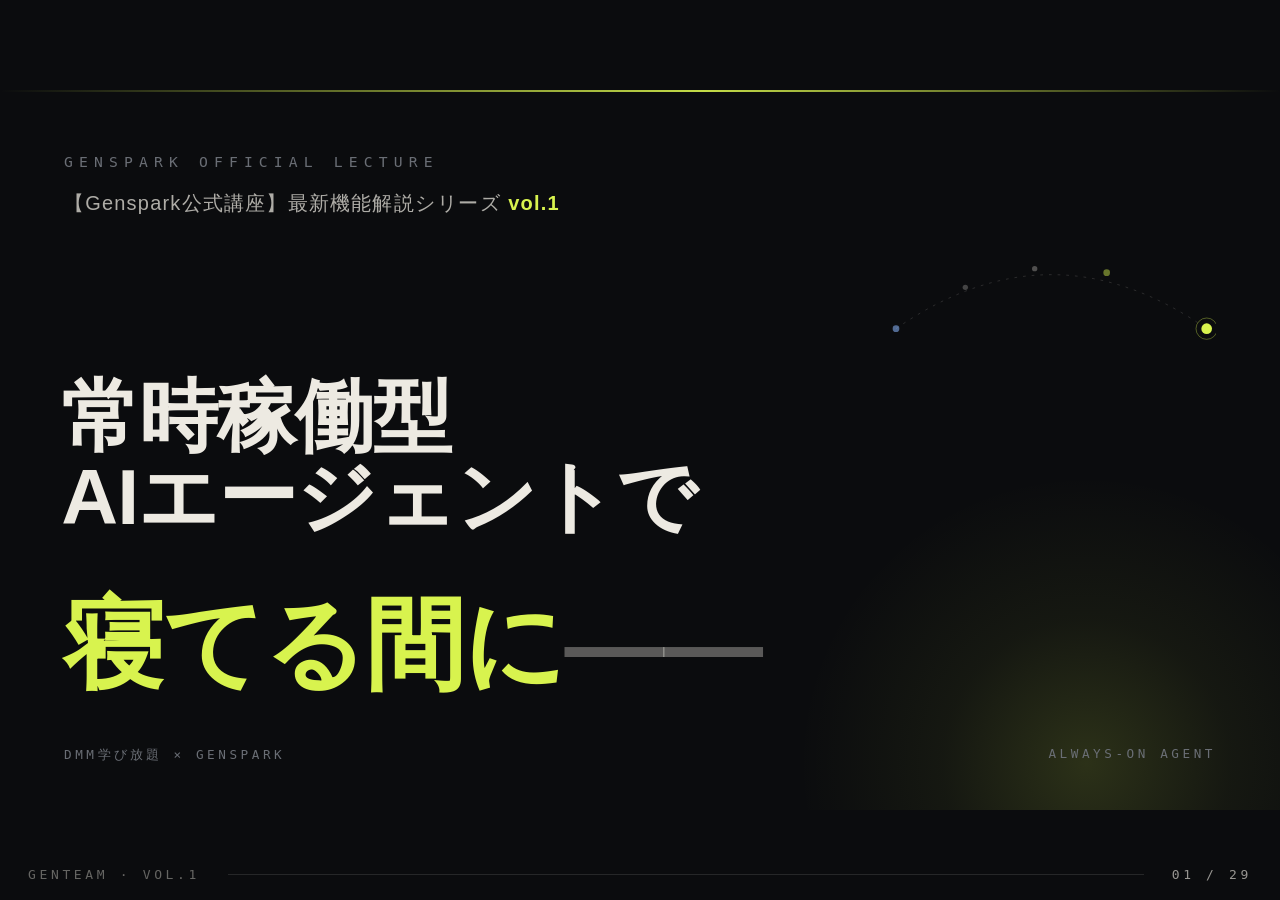
==== dmm-vol1-20261117/index.html @ b6a0b274 "update: 並び替え（表紙→質問→自己紹介→本編）＋全文を平易な日本語に書き直し" ====
<!doctype html>
<html lang="ja">
<head>
<meta charset="utf-8">
<meta name="robots" content="noindex">
<meta name="viewport" content="width=device-width, initial-scale=1">
<title>【Genspark公式講座】最新機能解説シリーズvol.1｜常時稼働型AIエージェントで寝てる間に</title>
<style>

*{box-sizing:border-box;}
html,body{margin:0;padding:0;height:100%;background:#050506;overflow:hidden;}
body{font-family:'Yu Gothic UI','Yu Gothic','Meiryo','Noto Sans JP',system-ui,sans-serif;color:#EDEAE2;-webkit-font-smoothing:antialiased;}
:root{--s:1;}
.slide{position:absolute;left:50%;top:50%;width:1920px;height:1080px;transform:translate(-50%,-50%) scale(var(--s));opacity:0;visibility:hidden;pointer-events:none;transition:opacity .7s cubic-bezier(.3,.1,.2,1),visibility 0s linear .7s;z-index:1;}
.slide.active{opacity:1;visibility:visible;pointer-events:auto;transition:opacity .7s cubic-bezier(.3,.1,.2,1);z-index:2;}
#hud{position:fixed;left:0;right:0;bottom:0;z-index:50;display:flex;align-items:center;gap:28px;padding:18px 28px;pointer-events:none;font-family:'SFMono-Regular','Consolas','Menlo',monospace;font-size:13px;letter-spacing:.28em;text-transform:uppercase;color:rgba(237,234,226,.4);}
#hud .brand{flex:none;}
#hud .count{flex:none;color:rgba(237,234,226,.62);}
#hud .count b{color:#D8F34E;font-weight:600;}
#hud .track{flex:1;height:1px;background:rgba(237,234,226,.12);position:relative;overflow:hidden;}
#hud .track i{position:absolute;left:0;top:0;height:100%;background:#D8F34E;width:0%;transition:width .6s cubic-bezier(.3,.1,.2,1);}
#hint{position:fixed;right:28px;bottom:52px;z-index:50;font-family:'SFMono-Regular','Consolas','Menlo',monospace;font-size:13px;letter-spacing:.28em;text-transform:uppercase;color:rgba(216,243,78,.65);transition:opacity .8s ease;pointer-events:none;}
#hint.gone{opacity:0;}


  :root{
    --ink:#0B0C0E; --paper:#EDEAE2; --muted:#6A6E75; --lime:#D8F34E;
    --st-memo:#8AB8FF; --st-mail:#D8F34E; --st-visual:#FF8A5C; --st-deck:#C9A6FF;
    --jp:'Meiryo','Yu Gothic UI','Yu Gothic','Noto Sans JP',sans-serif;
    --mono:'IBM Plex Mono','SFMono-Regular',Consolas,monospace;
  }
  *{box-sizing:border-box;}
  body{margin:0;padding:0;overflow:hidden;background:var(--ink);font-family:var(--jp);color:var(--paper);-webkit-font-smoothing:antialiased;}
  @keyframes riseQ{to{opacity:1;transform:none;}}
  .sc .rv{opacity:0;transform:translateY(28px);}
  .sc.go .rv{animation:riseQ .8s cubic-bezier(.2,.7,.2,1) forwards;animation-delay:var(--d,0s);}
  @keyframes optin{from{opacity:0;transform:translateY(22px) scale(.97);}to{opacity:1;transform:none;}}
  .sc.go .opt{opacity:0;animation:optin .6s cubic-bezier(.2,.8,.25,1.1) forwards;animation-delay:var(--d,0s);}
  @keyframes blinkQ{0%,100%{opacity:1;}50%{opacity:.3;}}
  .sc.go .live{animation:blinkQ 1.6s ease-in-out infinite;}

  :root{
    --ink:#0B0C0E; --paper:#EDEAE2; --muted:#6A6E75; --lime:#D8F34E;
    --st-memo:#8AB8FF; --st-mail:#D8F34E; --st-visual:#FF8A5C; --st-deck:#C9A6FF;
    --jp:'Meiryo','Yu Gothic UI','Yu Gothic','Noto Sans JP',sans-serif;
    --mono:'IBM Plex Mono','SFMono-Regular',Consolas,monospace;
  }
  *{box-sizing:border-box;}
  body{margin:0;padding:0;overflow:hidden;background:var(--ink);font-family:var(--jp);color:var(--paper);-webkit-font-smoothing:antialiased;}
  @keyframes riseR{to{opacity:1;transform:none;}}
  .sc .rv{opacity:0;transform:translateY(28px);}
  .sc.go .rv{animation:riseR .8s cubic-bezier(.2,.7,.2,1) forwards;animation-delay:var(--d,0s);}
  @keyframes optinR{from{opacity:0;transform:translateY(22px) scale(.97);}to{opacity:1;transform:none;}}
  .sc.go .opt{opacity:0;animation:optinR .6s cubic-bezier(.2,.8,.25,1.1) forwards;animation-delay:var(--d,0s);}
  @keyframes blinkR{0%,100%{opacity:1;}50%{opacity:.3;}}
  .sc.go .live{animation:blinkR 1.6s ease-in-out infinite;}

  :root{
    --ink:#0B0C0E; --ink2:#101215; --paper:#EDEAE2; --muted:#6A6E75;
    --lime:#D8F34E;
    --st-memo:#8AB8FF; --st-mail:#D8F34E; --st-visual:#FF8A5C; --st-deck:#C9A6FF; --human:#F5EFE0;
    --jp:'Meiryo','Yu Gothic UI','Yu Gothic','Noto Sans JP',sans-serif;
    --mono:'IBM Plex Mono','SFMono-Regular',Consolas,'Liberation Mono',monospace;
  }
  *{box-sizing:border-box;}
  body{margin:0;padding:0;overflow:hidden;background:var(--ink);font-family:var(--jp);-webkit-font-smoothing:antialiased;color:var(--paper);}
  .grid-lines{background-image:linear-gradient(rgba(237,234,226,0.045) 1px,transparent 1px),linear-gradient(90deg,rgba(237,234,226,0.045) 1px,transparent 1px);background-size:80px 80px;}

  :root{
    --ink:#0B0C0E; --paper:#EDEAE2; --muted:#6A6E75; --lime:#D8F34E;
    --st-memo:#8AB8FF; --st-mail:#D8F34E; --st-visual:#FF8A5C; --st-deck:#C9A6FF;
    --jp:'Meiryo','Yu Gothic UI','Yu Gothic','Noto Sans JP',sans-serif;
    --mono:'IBM Plex Mono','SFMono-Regular',Consolas,monospace;
  }
  *{box-sizing:border-box;}
  body{margin:0;padding:0;overflow:hidden;background:var(--ink);font-family:var(--jp);color:var(--paper);-webkit-font-smoothing:antialiased;}
  @keyframes riseH{to{opacity:1;transform:none;}}
  .sc .rv{opacity:0;transform:translateY(30px);}
  .sc.go .rv{animation:riseH .9s cubic-bezier(.2,.7,.2,1) forwards;animation-delay:var(--d,0s);}
  @keyframes cardinH{from{opacity:0;transform:translateY(26px);}to{opacity:1;transform:none;}}
  .sc.go .card{opacity:0;animation:cardinH .9s cubic-bezier(.2,.7,.2,1) forwards;animation-delay:var(--d,0s);}
  @keyframes checkpop{from{opacity:0;transform:scale(.4);}to{opacity:1;transform:scale(1);}}
  .sc.go .check{opacity:0;animation:checkpop .5s cubic-bezier(.2,.9,.3,1.5) forwards;animation-delay:var(--d,0s);}
  @keyframes dawnpulse{0%,100%{opacity:.5;}50%{opacity:1;}}
  .sc.go .dawn{animation:dawnpulse 2.6s ease-in-out infinite;}

  :root{
    --ink:#0B0C0E; --paper:#EDEAE2; --muted:#6A6E75; --lime:#D8F34E;
    --st-memo:#8AB8FF; --st-mail:#D8F34E; --st-visual:#FF8A5C; --st-deck:#C9A6FF;
    --jp:'Meiryo','Yu Gothic UI','Yu Gothic','Noto Sans JP',sans-serif;
    --mono:'IBM Plex Mono','SFMono-Regular',Consolas,monospace;
  }
  *{box-sizing:border-box;}
  body{margin:0;padding:0;overflow:hidden;background:var(--ink);font-family:var(--jp);color:var(--paper);-webkit-font-smoothing:antialiased;}
  @keyframes riseO{to{opacity:1;transform:none;}}
  .sc .rv{opacity:0;transform:translateY(28px);}
  .sc.go .rv{animation:riseO .85s cubic-bezier(.2,.7,.2,1) forwards;animation-delay:var(--d,0s);}
  @keyframes growxO{to{transform:scaleX(1);}}
  .sc.go .rule{transform:scaleX(0);transform-origin:left center;animation:growxO 1s cubic-bezier(.3,.1,.2,1) forwards;animation-delay:var(--d,0s);}
  @keyframes chipinO{from{opacity:0;transform:translateY(16px);}to{opacity:1;transform:none;}}
  .sc.go .chip{opacity:0;animation:chipinO .6s cubic-bezier(.2,.7,.2,1) forwards;animation-delay:var(--d,0s);}

  :root{
    --ink:#0B0C0E; --paper:#EDEAE2; --muted:#6A6E75; --lime:#D8F34E;
    --st-memo:#8AB8FF; --st-mail:#D8F34E; --st-visual:#FF8A5C; --st-deck:#C9A6FF;
    --jp:'Meiryo','Yu Gothic UI','Yu Gothic','Noto Sans JP',sans-serif;
    --mono:'IBM Plex Mono','SFMono-Regular',Consolas,monospace;
  }
  *{box-sizing:border-box;}
  body{margin:0;padding:0;overflow:hidden;background:var(--ink);font-family:var(--jp);color:var(--paper);-webkit-font-smoothing:antialiased;}
  @keyframes riseG{to{opacity:1;transform:none;}}
  .sc .rv{opacity:0;transform:translateY(28px);}
  .sc.go .rv{animation:riseG .85s cubic-bezier(.2,.7,.2,1) forwards;animation-delay:var(--d,0s);}
  @keyframes growxG{to{transform:scaleX(1);}}
  .sc.go .rule{transform:scaleX(0);transform-origin:left center;animation:growxG 1s cubic-bezier(.3,.1,.2,1) forwards;animation-delay:var(--d,0s);}
  @keyframes fillG{to{width:var(--w);}}
  .sc.go .bar{width:0;animation:fillG 2.6s cubic-bezier(.3,.1,.2,1) forwards;animation-delay:var(--d,0s);}
  @keyframes lidclose{to{transform:rotate(-14deg);}}
  .sc.go .lid{transform-origin:left bottom;animation:lidclose 1.1s cubic-bezier(.5,.1,.3,1) forwards;animation-delay:var(--d,0s);}
  @keyframes livepulse{0%,100%{opacity:.45;}50%{opacity:1;}}
  .sc.go .livep{animation:livepulse 2s ease-in-out infinite;}

  :root{
    --ink:#0B0C0E; --paper:#EDEAE2; --muted:#6A6E75; --lime:#D8F34E;
    --jp:'Meiryo','Yu Gothic UI','Yu Gothic','Noto Sans JP',sans-serif;
    --mono:'IBM Plex Mono','SFMono-Regular',Consolas,monospace;
  }
  *{box-sizing:border-box;}
  body{margin:0;padding:0;overflow:hidden;background:var(--ink);font-family:var(--jp);color:var(--paper);-webkit-font-smoothing:antialiased;}
  @keyframes rise3{to{opacity:1;transform:none;}}
  .sc .rv{opacity:0;transform:translateY(28px);}
  .sc.go .rv{animation:rise3 .85s cubic-bezier(.2,.7,.2,1) forwards;animation-delay:var(--d,0s);}
  @keyframes slidein3{from{opacity:0;transform:translateX(-46px);}to{opacity:1;transform:none;}}
  .sc.go .rvx{opacity:0;animation:slidein3 .9s cubic-bezier(.2,.7,.2,1) forwards;animation-delay:var(--d,0s);}

  :root{
    --ink:#0B0C0E; --paper:#EDEAE2; --muted:#6A6E75; --lime:#D8F34E;
    --st-memo:#8AB8FF; --st-mail:#D8F34E; --st-visual:#FF8A5C; --st-deck:#C9A6FF;
    --jp:'Meiryo','Yu Gothic UI','Yu Gothic','Noto Sans JP',sans-serif;
    --mono:'IBM Plex Mono','SFMono-Regular',Consolas,monospace;
  }
  *{box-sizing:border-box;}
  body{margin:0;padding:0;overflow:hidden;background:var(--ink);font-family:var(--jp);color:var(--paper);-webkit-font-smoothing:antialiased;}
  @keyframes riseA{to{opacity:1;transform:none;}}
  .sc .rv{opacity:0;transform:translateY(26px);}
  .sc.go .rv{animation:riseA .8s cubic-bezier(.2,.7,.2,1) forwards;animation-delay:var(--d,0s);}
  @keyframes growxA{to{transform:scaleX(1);}}
  .sc.go .rule{transform:scaleX(0);transform-origin:left center;animation:growxA .9s cubic-bezier(.3,.1,.2,1) forwards;animation-delay:var(--d,0s);}
  @keyframes bubbleA{from{opacity:0;transform:translateY(14px);}to{opacity:1;transform:none;}}
  .sc.go .bub{opacity:0;animation:bubbleA .6s cubic-bezier(.2,.7,.2,1) forwards;animation-delay:var(--d,0s);}
  @keyframes docinA{from{opacity:0;transform:translateX(-24px);}to{opacity:1;transform:none;}}
  .sc.go .doc{opacity:0;animation:docinA .7s cubic-bezier(.2,.7,.2,1) forwards;animation-delay:var(--d,0s);}
  @keyframes dashA{to{stroke-dashoffset:0;}}
  .sc.go .flow{stroke-dasharray:260;stroke-dashoffset:260;animation:dashA 1s ease-out forwards;animation-delay:var(--d,0s);}

  :root{
    --ink:#0B0C0E; --paper:#EDEAE2; --muted:#6A6E75; --lime:#D8F34E;
    --st-memo:#8AB8FF; --st-mail:#D8F34E; --st-visual:#FF8A5C; --st-deck:#C9A6FF;
    --jp:'Meiryo','Yu Gothic UI','Yu Gothic','Noto Sans JP',sans-serif;
    --mono:'IBM Plex Mono','SFMono-Regular',Consolas,monospace;
  }
  *{box-sizing:border-box;}
  body{margin:0;padding:0;overflow:hidden;background:var(--ink);font-family:var(--jp);color:var(--paper);-webkit-font-smoothing:antialiased;}
  @keyframes riseB{to{opacity:1;transform:none;}}
  .sc .rv{opacity:0;transform:translateY(26px);}
  .sc.go .rv{animation:riseB .8s cubic-bezier(.2,.7,.2,1) forwards;animation-delay:var(--d,0s);}
  @keyframes growxB{to{transform:scaleX(1);}}
  .sc.go .rule{transform:scaleX(0);transform-origin:left center;animation:growxB .9s cubic-bezier(.3,.1,.2,1) forwards;animation-delay:var(--d,0s);}
  @keyframes fillB{to{width:var(--w);}}
  .sc.go .bar{width:0;animation:fillB 2.2s cubic-bezier(.3,.1,.2,1) forwards;animation-delay:var(--d,0s);}
  @keyframes twinkle{0%,100%{opacity:.4;}50%{opacity:1;}}
  .sc.go .star{animation:twinkle 2.6s ease-in-out infinite;}

  :root{
    --ink:#0B0C0E; --paper:#EDEAE2; --muted:#6A6E75; --lime:#D8F34E;
    --st-memo:#8AB8FF; --st-mail:#D8F34E; --st-visual:#FF8A5C; --st-deck:#C9A6FF;
    --jp:'Meiryo','Yu Gothic UI','Yu Gothic','Noto Sans JP',sans-serif;
    --mono:'IBM Plex Mono','SFMono-Regular',Consolas,monospace;
  }
  *{box-sizing:border-box;}
  body{margin:0;padding:0;overflow:hidden;background:var(--ink);font-family:var(--jp);color:var(--paper);-webkit-font-smoothing:antialiased;}
  @keyframes riseC{to{opacity:1;transform:none;}}
  .sc .rv{opacity:0;transform:translateY(26px);}
  .sc.go .rv{animation:riseC .8s cubic-bezier(.2,.7,.2,1) forwards;animation-delay:var(--d,0s);}
  @keyframes growxC{to{transform:scaleX(1);}}
  .sc.go .rule{transform:scaleX(0);transform-origin:left center;animation:growxC .9s cubic-bezier(.3,.1,.2,1) forwards;animation-delay:var(--d,0s);}
  @keyframes segin{from{opacity:0;transform:translateX(-18px);}to{opacity:1;transform:none;}}
  .sc.go .seg{opacity:0;animation:segin .6s cubic-bezier(.2,.7,.2,1) forwards;animation-delay:var(--d,0s);}
  @keyframes drainpulse{0%,100%{opacity:.5;}50%{opacity:1;}}
  .sc.go .drain{animation:drainpulse 2.4s ease-in-out infinite;}

  :root{
    --ink:#0B0C0E; --paper:#EDEAE2; --muted:#6A6E75; --lime:#D8F34E;
    --st-memo:#8AB8FF; --st-mail:#D8F34E; --st-visual:#FF8A5C; --st-deck:#C9A6FF;
    --jp:'Meiryo','Yu Gothic UI','Yu Gothic','Noto Sans JP',sans-serif;
    --mono:'IBM Plex Mono','SFMono-Regular',Consolas,monospace;
  }
  *{box-sizing:border-box;}
  body{margin:0;padding:0;overflow:hidden;background:var(--ink);font-family:var(--jp);color:var(--paper);-webkit-font-smoothing:antialiased;}
  @keyframes riseD{to{opacity:1;transform:none;}}
  .sc .rv{opacity:0;transform:translateY(26px);}
  .sc.go .rv{animation:riseD .8s cubic-bezier(.2,.7,.2,1) forwards;animation-delay:var(--d,0s);}
  @keyframes growxD{to{transform:scaleX(1);}}
  .sc.go .rule{transform:scaleX(0);transform-origin:left center;animation:growxD .9s cubic-bezier(.3,.1,.2,1) forwards;animation-delay:var(--d,0s);}
  @keyframes msgin{from{opacity:0;transform:translateX(-30px);}to{opacity:1;transform:none;}}
  .sc.go .msg{opacity:0;animation:msgin .7s cubic-bezier(.2,.7,.2,1) forwards;animation-delay:var(--d,0s);}
  @keyframes typing{0%,100%{opacity:.3;}50%{opacity:1;}}
  .sc.go .dot{animation:typing 1.4s ease-in-out infinite;}

  :root{
    --ink:#0B0C0E; --paper:#EDEAE2; --muted:#6A6E75; --lime:#D8F34E;
    --jp:'Meiryo','Yu Gothic UI','Yu Gothic','Noto Sans JP',sans-serif;
    --mono:'IBM Plex Mono','SFMono-Regular',Consolas,monospace;
  }
  *{box-sizing:border-box;}
  body{margin:0;padding:0;overflow:hidden;background:var(--ink);font-family:var(--jp);color:var(--paper);-webkit-font-smoothing:antialiased;}
  @keyframes riseS{to{opacity:1;transform:none;}}
  .sc .rv{opacity:0;transform:translateY(28px);}
  .sc.go .rv{animation:riseS .85s cubic-bezier(.2,.7,.2,1) forwards;animation-delay:var(--d,0s);}
  @keyframes growxS{to{transform:scaleX(1);}}
  .sc.go .rule{transform:scaleX(0);transform-origin:left center;animation:growxS 1s cubic-bezier(.3,.1,.2,1) forwards;animation-delay:var(--d,0s);}

  :root{
    --ink:#0B0C0E; --paper:#EDEAE2; --muted:#6A6E75; --lime:#D8F34E;
    --jp:'Meiryo','Yu Gothic UI','Yu Gothic','Noto Sans JP',sans-serif;
    --mono:'IBM Plex Mono','SFMono-Regular',Consolas,monospace;
  }
  *{box-sizing:border-box;}
  body{margin:0;padding:0;overflow:hidden;background:var(--ink);font-family:var(--jp);color:var(--paper);-webkit-font-smoothing:antialiased;}
  @keyframes riseW{to{opacity:1;transform:none;}}
  .sc .rv{opacity:0;transform:translateY(28px);}
  .sc.go .rv{animation:riseW .85s cubic-bezier(.2,.7,.2,1) forwards;animation-delay:var(--d,0s);}
  @keyframes growxW{to{transform:scaleX(1);}}
  .sc.go .rule{transform:scaleX(0);transform-origin:left center;animation:growxW 1s cubic-bezier(.3,.1,.2,1) forwards;animation-delay:var(--d,0s);}

  :root{
    --ink:#0B0C0E; --paper:#EDEAE2; --muted:#6A6E75; --lime:#D8F34E;
    --st-memo:#8AB8FF; --st-mail:#D8F34E; --st-visual:#FF8A5C; --st-deck:#C9A6FF;
    --jp:'Meiryo','Yu Gothic UI','Yu Gothic','Noto Sans JP',sans-serif;
    --mono:'IBM Plex Mono','SFMono-Regular',Consolas,monospace;
  }
  *{box-sizing:border-box;}
  body{margin:0;padding:0;overflow:hidden;background:var(--ink);font-family:var(--jp);color:var(--paper);-webkit-font-smoothing:antialiased;}
  @keyframes riseY{to{opacity:1;transform:none;}}
  .sc .rv{opacity:0;transform:translateY(28px);}
  .sc.go .rv{animation:riseY .85s cubic-bezier(.2,.7,.2,1) forwards;animation-delay:var(--d,0s);}
  @keyframes stampinY{from{opacity:0;transform:scale(1.35) rotate(-5deg);}to{opacity:1;transform:scale(1) rotate(-2deg);}}
  .sc.go .stamp{opacity:0;animation:stampinY .55s cubic-bezier(.2,.9,.3,1.4) forwards;animation-delay:var(--d,0s);}

  :root{
    --ink:#0B0C0E; --paper:#EDEAE2; --muted:#6A6E75; --lime:#D8F34E;
    --st-memo:#8AB8FF; --st-mail:#D8F34E; --st-visual:#FF8A5C; --st-deck:#C9A6FF;
    --jp:'Meiryo','Yu Gothic UI','Yu Gothic','Noto Sans JP',sans-serif;
    --mono:'IBM Plex Mono','SFMono-Regular',Consolas,monospace;
  }
  *{box-sizing:border-box;}
  body{margin:0;padding:0;overflow:hidden;background:var(--ink);font-family:var(--jp);color:var(--paper);-webkit-font-smoothing:antialiased;}
  @keyframes riseYy{to{opacity:1;transform:none;}}
  .sc .rv{opacity:0;transform:translateY(28px);}
  .sc.go .rv{animation:riseYy .85s cubic-bezier(.2,.7,.2,1) forwards;animation-delay:var(--d,0s);}
  @keyframes growxYy{to{transform:scaleX(1);}}
  .sc.go .rule{transform:scaleX(0);transform-origin:left center;animation:growxYy 1s cubic-bezier(.3,.1,.2,1) forwards;animation-delay:var(--d,0s);}
  @keyframes ringin{from{opacity:0;transform:scale(.6);}to{opacity:1;transform:none;}}
  .sc.go .ring{opacity:0;transform-origin:center;animation:ringin .9s cubic-bezier(.2,.7,.2,1) forwards;animation-delay:var(--d,0s);}
  @keyframes glowYy{0%,100%{opacity:.35;}50%{opacity:.9;}}
  .sc.go .glowy{animation:glowYy 3s ease-in-out infinite;}

  :root{
    --ink:#0B0C0E; --paper:#EDEAE2; --muted:#6A6E75; --lime:#D8F34E;
    --st-memo:#8AB8FF; --st-mail:#D8F34E; --st-visual:#FF8A5C; --st-deck:#C9A6FF;
    --jp:'Meiryo','Yu Gothic UI','Yu Gothic','Noto Sans JP',sans-serif;
    --mono:'IBM Plex Mono','SFMono-Regular',Consolas,monospace;
  }
  *{box-sizing:border-box;}
  body{margin:0;padding:0;overflow:hidden;background:var(--ink);font-family:var(--jp);color:var(--paper);-webkit-font-smoothing:antialiased;}
  @keyframes rise6{to{opacity:1;transform:none;}}
  .sc .rv{opacity:0;transform:translateY(30px);}
  .sc.go .rv{animation:rise6 .9s cubic-bezier(.2,.7,.2,1) forwards;animation-delay:var(--d,0s);}
  @keyframes pop6{from{opacity:0;transform:translateY(18px) scale(.96);}to{opacity:1;transform:none;}}
  .sc.go .pop{opacity:0;animation:pop6 .7s cubic-bezier(.2,.7,.2,1) forwards;animation-delay:var(--d,0s);}

  :root{
    --ink:#0B0C0E; --paper:#EDEAE2; --muted:#6A6E75; --lime:#D8F34E;
    --st-memo:#8AB8FF; --st-mail:#D8F34E; --st-visual:#FF8A5C; --st-deck:#C9A6FF;
    --jp:'Meiryo','Yu Gothic UI','Yu Gothic','Noto Sans JP',sans-serif;
    --mono:'IBM Plex Mono','SFMono-Regular',Consolas,monospace;
  }
  *{box-sizing:border-box;}
  body{margin:0;padding:0;overflow:hidden;background:var(--ink);font-family:var(--jp);color:var(--paper);-webkit-font-smoothing:antialiased;}
  @keyframes riseP{to{opacity:1;transform:none;}}
  .sc .rv{opacity:0;transform:translateY(28px);}
  .sc.go .rv{animation:riseP .85s cubic-bezier(.2,.7,.2,1) forwards;animation-delay:var(--d,0s);}
  @keyframes growxP{to{transform:scaleX(1);}}
  .sc.go .rule{transform:scaleX(0);transform-origin:left center;animation:growxP 1s cubic-bezier(.3,.1,.2,1) forwards;animation-delay:var(--d,0s);}
  @keyframes syncp{0%,100%{opacity:.35;}50%{opacity:.9;}}
  .sc.go .sync{animation:syncp 2.8s ease-in-out infinite;}

  :root{
    --ink:#0B0C0E; --paper:#EDEAE2; --muted:#6A6E75; --lime:#D8F34E;
    --st-memo:#8AB8FF; --st-mail:#D8F34E; --st-visual:#FF8A5C; --st-deck:#C9A6FF;
    --jp:'Meiryo','Yu Gothic UI','Yu Gothic','Noto Sans JP',sans-serif;
    --mono:'IBM Plex Mono','SFMono-Regular',Consolas,monospace;
  }
  *{box-sizing:border-box;}
  body{margin:0;padding:0;overflow:hidden;background:var(--ink);font-family:var(--jp);color:var(--paper);-webkit-font-smoothing:antialiased;}
  @keyframes riseSp{to{opacity:1;transform:none;}}
  .sc .rv{opacity:0;transform:translateY(28px);}
  .sc.go .rv{animation:riseSp .85s cubic-bezier(.2,.7,.2,1) forwards;animation-delay:var(--d,0s);}
  @keyframes growxSp{to{transform:scaleX(1);}}
  .sc.go .rule{transform:scaleX(0);transform-origin:left center;animation:growxSp 1s cubic-bezier(.3,.1,.2,1) forwards;animation-delay:var(--d,0s);}
  @keyframes dropinSp{from{opacity:0;transform:translateY(-26px);}to{opacity:1;transform:none;}}
  .sc.go .drop{opacity:0;animation:dropinSp .7s cubic-bezier(.2,.7,.2,1) forwards;animation-delay:var(--d,0s);}
  @keyframes checkpopSp{from{opacity:0;transform:scale(.3);}to{opacity:1;transform:scale(1);}}
  .sc.go .chk{opacity:0;animation:checkpopSp .5s cubic-bezier(.2,.9,.3,1.5) forwards;animation-delay:var(--d,0s);}

  :root{
    --ink:#0B0C0E; --paper:#EDEAE2; --muted:#6A6E75; --lime:#D8F34E;
    --st-memo:#8AB8FF; --st-mail:#D8F34E; --st-visual:#FF8A5C; --st-deck:#C9A6FF;
    --jp:'Meiryo','Yu Gothic UI','Yu Gothic','Noto Sans JP',sans-serif;
    --mono:'IBM Plex Mono','SFMono-Regular',Consolas,monospace;
  }
  *{box-sizing:border-box;}
  body{margin:0;padding:0;overflow:hidden;background:var(--ink);font-family:var(--jp);color:var(--paper);-webkit-font-smoothing:antialiased;}
  @keyframes rise7{to{opacity:1;transform:none;}}
  .sc .rv{opacity:0;transform:translateY(28px);}
  .sc.go .rv{animation:rise7 .85s cubic-bezier(.2,.7,.2,1) forwards;animation-delay:var(--d,0s);}
  @keyframes growx7{to{transform:scaleX(1);}}
  .sc.go .arrowline{transform:scaleX(0);transform-origin:left center;animation:growx7 1s cubic-bezier(.3,.1,.2,1) forwards;animation-delay:var(--d,0s);}

  :root{
    --ink:#0B0C0E; --paper:#EDEAE2; --muted:#6A6E75; --lime:#D8F34E;
    --st-memo:#8AB8FF; --st-mail:#D8F34E; --st-visual:#FF8A5C; --st-deck:#C9A6FF;
    --jp:'Meiryo','Yu Gothic UI','Yu Gothic','Noto Sans JP',sans-serif;
    --mono:'IBM Plex Mono','SFMono-Regular',Consolas,monospace;
  }
  *{box-sizing:border-box;}
  body{margin:0;padding:0;overflow:hidden;background:var(--ink);font-family:var(--jp);color:var(--paper);-webkit-font-smoothing:antialiased;}
  @keyframes riseWk{to{opacity:1;transform:none;}}
  .sc .rv{opacity:0;transform:translateY(28px);}
  .sc.go .rv{animation:riseWk .8s cubic-bezier(.2,.7,.2,1) forwards;animation-delay:var(--d,0s);}
  @keyframes growxWk{to{transform:scaleX(1);}}
  .sc.go .arrowline{transform:scaleX(0);transform-origin:left center;animation:growxWk .9s cubic-bezier(.3,.1,.2,1) forwards;animation-delay:var(--d,0s);}
  @keyframes typewk{from{width:0;}to{width:100%;}}
  .sc.go .typebar{animation:typewk 1.4s steps(28) forwards;animation-delay:var(--d,0s);}

  :root{
    --ink:#0B0C0E; --paper:#EDEAE2; --muted:#6A6E75; --lime:#D8F34E;
    --st-memo:#8AB8FF; --st-mail:#D8F34E; --st-visual:#FF8A5C; --st-deck:#C9A6FF;
    --jp:'Meiryo','Yu Gothic UI','Yu Gothic','Noto Sans JP',sans-serif;
    --mono:'IBM Plex Mono','SFMono-Regular',Consolas,monospace;
  }
  *{box-sizing:border-box;}
  body{margin:0;padding:0;overflow:hidden;background:var(--ink);font-family:var(--jp);color:var(--paper);-webkit-font-smoothing:antialiased;}
  @keyframes rise8{to{opacity:1;transform:none;}}
  .sc .rv{opacity:0;transform:translateY(26px);}
  .sc.go .rv{animation:rise8 .8s cubic-bezier(.2,.7,.2,1) forwards;animation-delay:var(--d,0s);}
  @keyframes drop8{from{opacity:0;transform:translateY(-34px);}to{opacity:1;transform:none;}}
  .sc.go .drop{opacity:0;animation:drop8 .7s cubic-bezier(.2,.7,.2,1) forwards;animation-delay:var(--d,0s);}

  :root{
    --ink:#0B0C0E; --paper:#EDEAE2; --muted:#6A6E75; --lime:#D8F34E;
    --st-memo:#8AB8FF; --st-mail:#D8F34E; --st-visual:#FF8A5C; --st-deck:#C9A6FF;
    --jp:'Meiryo','Yu Gothic UI','Yu Gothic','Noto Sans JP',sans-serif;
    --mono:'IBM Plex Mono','SFMono-Regular',Consolas,monospace;
  }
  *{box-sizing:border-box;}
  body{margin:0;padding:0;overflow:hidden;background:var(--ink);font-family:var(--jp);color:var(--paper);-webkit-font-smoothing:antialiased;}
  @keyframes rise9{to{opacity:1;transform:none;}}
  .sc .rv{opacity:0;transform:translateY(26px);}
  .sc.go .rv{animation:rise9 .8s cubic-bezier(.2,.7,.2,1) forwards;animation-delay:var(--d,0s);}
  @keyframes blink9{0%,100%{opacity:1;}50%{opacity:.25;}}
  .sc.go .live-dot{animation:blink9 1.6s ease-in-out infinite;}

  :root{
    --ink:#0B0C0E; --paper:#EDEAE2; --muted:#6A6E75; --lime:#D8F34E;
    --st-memo:#8AB8FF; --st-mail:#D8F34E; --st-visual:#FF8A5C; --st-deck:#C9A6FF;
    --jp:'Meiryo','Yu Gothic UI','Yu Gothic','Noto Sans JP',sans-serif;
    --mono:'IBM Plex Mono','SFMono-Regular',Consolas,monospace;
  }
  *{box-sizing:border-box;}
  body{margin:0;padding:0;overflow:hidden;background:var(--ink);font-family:var(--jp);color:var(--paper);-webkit-font-smoothing:antialiased;}
  @keyframes rise10{to{opacity:1;transform:none;}}
  .sc .rv{opacity:0;transform:translateY(26px);}
  .sc.go .rv{animation:rise10 .8s cubic-bezier(.2,.7,.2,1) forwards;animation-delay:var(--d,0s);}
  @keyframes fill10{to{width:var(--w);}}
  .sc.go .bar{animation:fill10 2.4s cubic-bezier(.3,.1,.2,1) forwards;animation-delay:var(--d,0s);}

  :root{
    --ink:#0B0C0E; --paper:#EDEAE2; --muted:#6A6E75; --lime:#D8F34E;
    --st-memo:#8AB8FF; --st-mail:#D8F34E; --st-visual:#FF8A5C; --st-deck:#C9A6FF;
    --jp:'Meiryo','Yu Gothic UI','Yu Gothic','Noto Sans JP',sans-serif;
    --mono:'IBM Plex Mono','SFMono-Regular',Consolas,monospace;
  }
  *{box-sizing:border-box;}
  body{margin:0;padding:0;overflow:hidden;background:var(--ink);font-family:var(--jp);color:var(--paper);-webkit-font-smoothing:antialiased;}
  @keyframes rise11{to{opacity:1;transform:none;}}
  .sc .rv{opacity:0;transform:translateY(26px);}
  .sc.go .rv{animation:rise11 .75s cubic-bezier(.2,.7,.2,1) forwards;animation-delay:var(--d,0s);}
  @keyframes slidein11{from{opacity:0;transform:translateX(-56px);}to{opacity:1;transform:none;}}
  .sc.go .inl{opacity:0;animation:slidein11 .8s cubic-bezier(.2,.7,.2,1) forwards;animation-delay:var(--d,0s);}

  :root{
    --ink:#0B0C0E; --paper:#EDEAE2; --muted:#6A6E75; --lime:#D8F34E;
    --jp:'Meiryo','Yu Gothic UI','Yu Gothic','Noto Sans JP',sans-serif;
    --mono:'IBM Plex Mono','SFMono-Regular',Consolas,monospace;
  }
  *{box-sizing:border-box;}
  body{margin:0;padding:0;overflow:hidden;background:var(--ink);font-family:var(--jp);color:var(--paper);-webkit-font-smoothing:antialiased;}
  @keyframes rise12{to{opacity:1;transform:none;}}
  .sc .rv{opacity:0;transform:translateY(26px);}
  .sc.go .rv{animation:rise12 .85s cubic-bezier(.2,.7,.2,1) forwards;animation-delay:var(--d,0s);}
  @keyframes stampin12{from{opacity:0;transform:scale(1.4) rotate(-6deg);}to{opacity:1;transform:scale(1) rotate(-3deg);}}
  .sc.go .stamp{opacity:0;animation:stampin12 .55s cubic-bezier(.2,.9,.3,1.4) forwards;animation-delay:var(--d,0s);}

  :root{
    --ink:#0B0C0E; --paper:#EDEAE2; --muted:#6A6E75; --lime:#D8F34E;
    --jp:'Meiryo','Yu Gothic UI','Yu Gothic','Noto Sans JP',sans-serif;
    --mono:'IBM Plex Mono','SFMono-Regular',Consolas,monospace;
  }
  *{box-sizing:border-box;}
  body{margin:0;padding:0;overflow:hidden;background:var(--ink);font-family:var(--jp);color:var(--paper);-webkit-font-smoothing:antialiased;}
  @keyframes riseF{to{opacity:1;transform:none;}}
  .sc .rv{opacity:0;transform:translateY(28px);}
  .sc.go .rv{animation:riseF .85s cubic-bezier(.2,.7,.2,1) forwards;animation-delay:var(--d,0s);}
  @keyframes ticketin{from{opacity:0;transform:translateY(40px) rotate(1.5deg);}to{opacity:1;transform:translateY(0) rotate(-1deg);}}
  .sc.go .ticket{opacity:0;animation:ticketin .9s cubic-bezier(.2,.8,.25,1.1) forwards;animation-delay:var(--d,0s);}
  @keyframes glowpulse{0%,100%{opacity:.4;}50%{opacity:.9;}}
  .sc.go .glowp{animation:glowpulse 3s ease-in-out infinite;}

  :root{
    --ink:#0B0C0E; --paper:#EDEAE2; --muted:#6A6E75; --lime:#D8F34E;
    --jp:'Meiryo','Yu Gothic UI','Yu Gothic','Noto Sans JP',sans-serif;
    --mono:'IBM Plex Mono','SFMono-Regular',Consolas,monospace;
  }
  *{box-sizing:border-box;}
  body{margin:0;padding:0;overflow:hidden;background:var(--ink);font-family:var(--jp);color:var(--paper);-webkit-font-smoothing:antialiased;}
  @keyframes rise13{to{opacity:1;transform:none;}}
  .sc .rv{opacity:0;transform:translateY(28px);}
  .sc.go .rv{animation:rise13 .9s cubic-bezier(.2,.7,.2,1) forwards;animation-delay:var(--d,0s);}
  @keyframes strike13{to{transform:scaleX(1);}}
  .sc.go .strike{transform:scaleX(0);transform-origin:left center;animation:strike13 .7s cubic-bezier(.4,.1,.3,1) forwards;animation-delay:var(--d,0s);}

  :root{
    --ink:#0B0C0E; --paper:#EDEAE2; --muted:#6A6E75; --lime:#D8F34E;
    --st-memo:#8AB8FF; --st-mail:#D8F34E; --st-visual:#FF8A5C; --st-deck:#C9A6FF;
    --jp:'Meiryo','Yu Gothic UI','Yu Gothic','Noto Sans JP',sans-serif;
    --mono:'IBM Plex Mono','SFMono-Regular',Consolas,monospace;
  }
  *{box-sizing:border-box;}
  body{margin:0;padding:0;overflow:hidden;background:var(--ink);font-family:var(--jp);color:var(--paper);-webkit-font-smoothing:antialiased;}
  @keyframes riseE{to{opacity:1;transform:none;}}
  .sc .rv{opacity:0;transform:translateY(28px);}
  .sc.go .rv{animation:riseE .85s cubic-bezier(.2,.7,.2,1) forwards;animation-delay:var(--d,0s);}
  @keyframes growxE{to{transform:scaleX(1);}}
  .sc.go .rule{transform:scaleX(0);transform-origin:left center;animation:growxE 1s cubic-bezier(.3,.1,.2,1) forwards;animation-delay:var(--d,0s);}
  @keyframes breatheE{0%,100%{opacity:.35;}50%{opacity:.9;}}
  .sc.go .breathe{animation:breatheE 3s ease-in-out infinite;}

  :root{
    --ink:#0B0C0E; --paper:#EDEAE2; --muted:#6A6E75; --lime:#D8F34E;
    --jp:'Meiryo','Yu Gothic UI','Yu Gothic','Noto Sans JP',sans-serif;
    --mono:'IBM Plex Mono','SFMono-Regular',Consolas,monospace;
  }
  *{box-sizing:border-box;}
  body{margin:0;padding:0;overflow:hidden;background:var(--ink);font-family:var(--jp);color:var(--paper);-webkit-font-smoothing:antialiased;}
  @keyframes rise14{to{opacity:1;transform:none;}}
  .sc .rv{opacity:0;transform:translateY(28px);}
  .sc.go .rv{animation:rise14 .9s cubic-bezier(.2,.7,.2,1) forwards;animation-delay:var(--d,0s);}
  @keyframes breathe14{0%,100%{opacity:.35;}50%{opacity:.9;}}
  .sc.go .breathe{animation:breathe14 3.2s ease-in-out infinite;}

</style>
</head>
<body>
<div class="slide" data-i="0">
<div class="slide-container grid-lines" data-screen-label="03 Cover" style="position:relative; width:1920px; height:1080px; overflow:hidden; background:#0B0C0E;">

  <!-- ambient glow, bottom-right -->
  <div data-object="true" data-object-type="shape" style="position:absolute; left:1180px; top:560px; width:900px; height:900px; z-index:1; background:radial-gradient(circle at 50% 50%, rgba(216,243,78,0.16) 0%, rgba(216,243,78,0.05) 34%, transparent 68%);"></div>

  <!-- thin top hairline -->
  <div data-object="true" data-object-type="shape" style="position:absolute; left:0; top:0; width:1920px; height:3px; background:linear-gradient(90deg, rgba(216,243,78,0) 0%, rgba(216,243,78,0.9) 55%, rgba(216,243,78,0) 100%); z-index:5;"></div>

  <!-- eyebrow -->
  <div data-object="true" data-object-type="textbox" style="position:absolute; left:96px; top:96px; width:1200px; z-index:10; font-family:var(--mono); font-size:22px; letter-spacing:0.42em; text-transform:uppercase; color:var(--muted);">
    Genspark Official Lecture
  </div>

  <!-- night-to-dawn phase arc, top-right -->
  <svg data-object="true" data-object-type="icon" style="position:absolute; left:1330px; top:230px; width:494px; height:150px; z-index:2;" viewBox="0 0 494 150">
    <path d="M 14 128 Q 247 -34 480 128" fill="none" stroke="rgba(237,234,226,0.14)" stroke-width="1.5" stroke-dasharray="4 9"/>
    <circle cx="14" cy="128" r="5" fill="rgba(138,184,255,0.55)"/>
    <circle cx="118" cy="66" r="4" fill="rgba(237,234,226,0.25)"/>
    <circle cx="222" cy="38" r="4" fill="rgba(237,234,226,0.3)"/>
    <circle cx="330" cy="44" r="5" fill="rgba(216,243,78,0.45)"/>
    <circle cx="480" cy="128" r="8" fill="#D8F34E"/>
    <circle cx="480" cy="128" r="16" fill="none" stroke="rgba(216,243,78,0.35)" stroke-width="1.5"/>
  </svg>

  <!-- series tag -->
  <div data-object="true" data-object-type="textbox" style="position:absolute; left:96px; top:150px; width:1400px; z-index:10; font-family:var(--jp); font-size:30px; font-weight:500; letter-spacing:0.06em; color:rgba(237,234,226,0.72);">
    【Genspark公式講座】最新機能解説シリーズ <span style="color:var(--lime); font-weight:700;">vol.1</span>
  </div>

  <!-- hero line 1 -->
  <div data-object="true" data-object-type="textbox" style="position:absolute; left:92px; top:430px; width:1740px; z-index:10; font-family:var(--jp); font-size:118px; font-weight:900; line-height:1.02; letter-spacing:-0.01em; color:var(--paper);">
    常時稼働型<br>AIエージェントで
  </div>

  <!-- hero line 2 : the hanging clause -->
  <div data-object="true" data-object-type="textbox" style="position:absolute; left:96px; top:756px; width:1740px; z-index:10; font-family:var(--jp); font-size:150px; font-weight:900; line-height:1; letter-spacing:-0.015em; color:var(--lime);">
    寝てる間に<span style="color:rgba(237,234,226,0.35);">——</span>
  </div>

  <!-- bottom meta row -->
  <div data-object="true" data-object-type="textbox" style="position:absolute; left:96px; top:984px; width:900px; z-index:10; font-family:var(--mono); font-size:19px; letter-spacing:0.28em; text-transform:uppercase; color:var(--muted);">
    DMM学び放題 × Genspark
  </div>

  <div data-object="true" data-object-type="textbox" style="position:absolute; left:1360px; top:984px; width:464px; z-index:10; text-align:right; font-family:var(--mono); font-size:19px; letter-spacing:0.28em; text-transform:uppercase; color:var(--muted);">
    Always-On Agent
  </div>

</div>
</div><div class="slide" data-i="1">
<div class="slide-container sc" data-screen-label="01 Poll — which AI" style="position:relative; width:1920px; height:1080px; overflow:hidden; background:#0B0C0E;">

  <!-- glow -->
  <div data-object="true" data-object-type="shape" style="position:absolute; left:1150px; top:180px; width:720px; height:520px; background:radial-gradient(circle at 50% 45%, rgba(201,166,255,0.12) 0%, transparent 65%); z-index:1;"></div>

  <!-- LIVE tag -->
  <div data-object="true" data-object-type="textbox rv" style="--d:.05s; position:absolute; left:96px; top:88px; width:900px; z-index:10; display:flex; align-items:center; gap:20px;">
    <div class="live" style="width:16px; height:16px; border-radius:50%; background:var(--lime); box-shadow:0 0 24px rgba(216,243,78,0.8); flex:none;"></div>
    <div style="font-family:var(--mono); font-size:24px; letter-spacing:0.42em; text-transform:uppercase; color:var(--lime);">みなさんに質問</div>
  </div>

  <!-- ghost Q mark -->
  <div data-object="true" data-object-type="textbox" style="position:absolute; left:1420px; top:120px; width:460px; height:460px; z-index:1; overflow:hidden; font-family:var(--mono); font-size:440px; font-weight:600; line-height:0.9; color:transparent; -webkit-text-stroke:1.5px rgba(237,234,226,0.08); letter-spacing:-0.04em;">?</div>

  <!-- headline -->
  <div data-object="true" data-object-type="textbox rv" style="--d:.25s; position:absolute; left:92px; top:230px; width:1740px; z-index:10; font-size:96px; font-weight:900; line-height:1.12; letter-spacing:-0.012em; color:var(--paper);">
    普段、<span style="color:var(--lime);">どのAI</span>で<br>仕事をしている？
  </div>

  <!-- option grid: 2 rows x 3 -->
  <!-- row 1 -->
  <div data-object="true" data-object-type="shape opt" style="--d:.6s; position:absolute; left:96px; top:560px; width:520px; height:120px; border:1px solid rgba(237,234,226,0.16); border-radius:12px; background:rgba(237,234,226,0.03); z-index:2;"></div>
  <div data-object="true" data-object-type="textbox opt" style="--d:.65s; position:absolute; left:132px; top:584px; width:448px; z-index:10; display:flex; align-items:center; gap:24px;">
    <span style="font-family:var(--mono); font-size:40px; font-weight:600; color:var(--st-memo); width:64px; flex:none;">A</span>
    <span style="font-size:40px; font-weight:700; color:var(--paper);">ChatGPT</span>
  </div>

  <div data-object="true" data-object-type="shape opt" style="--d:.72s; position:absolute; left:676px; top:560px; width:520px; height:120px; border:1px solid rgba(237,234,226,0.16); border-radius:12px; background:rgba(237,234,226,0.03); z-index:2;"></div>
  <div data-object="true" data-object-type="textbox opt" style="--d:.77s; position:absolute; left:712px; top:584px; width:448px; z-index:10; display:flex; align-items:center; gap:24px;">
    <span style="font-family:var(--mono); font-size:40px; font-weight:600; color:var(--st-visual); width:64px; flex:none;">B</span>
    <span style="font-size:40px; font-weight:700; color:var(--paper);">Gemini</span>
  </div>

  <div data-object="true" data-object-type="shape opt" style="--d:.84s; position:absolute; left:1256px; top:560px; width:520px; height:120px; border:1px solid rgba(237,234,226,0.16); border-radius:12px; background:rgba(237,234,226,0.03); z-index:2;"></div>
  <div data-object="true" data-object-type="textbox opt" style="--d:.89s; position:absolute; left:1292px; top:584px; width:448px; z-index:10; display:flex; align-items:center; gap:24px;">
    <span style="font-family:var(--mono); font-size:40px; font-weight:600; color:var(--st-deck); width:64px; flex:none;">C</span>
    <span style="font-size:40px; font-weight:700; color:var(--paper);">Claude</span>
  </div>

  <!-- row 2 -->
  <div data-object="true" data-object-type="shape opt" style="--d:.96s; position:absolute; left:96px; top:712px; width:520px; height:120px; border:1.5px solid rgba(216,243,78,0.5); border-radius:12px; background:rgba(216,243,78,0.06); z-index:2;"></div>
  <div data-object="true" data-object-type="textbox opt" style="--d:1.01s; position:absolute; left:132px; top:736px; width:448px; z-index:10; display:flex; align-items:center; gap:24px;">
    <span style="font-family:var(--mono); font-size:40px; font-weight:600; color:var(--lime); width:64px; flex:none;">D</span>
    <span style="font-size:40px; font-weight:700; color:var(--lime);">Genspark</span>
  </div>

  <div data-object="true" data-object-type="shape opt" style="--d:1.1s; position:absolute; left:676px; top:712px; width:520px; height:120px; border:1px solid rgba(237,234,226,0.16); border-radius:12px; background:rgba(237,234,226,0.03); z-index:2;"></div>
  <div data-object="true" data-object-type="textbox opt" style="--d:1.15s; position:absolute; left:712px; top:736px; width:448px; z-index:10; display:flex; align-items:center; gap:24px;">
    <span style="font-family:var(--mono); font-size:40px; font-weight:600; color:var(--st-mail); width:64px; flex:none;">E</span>
    <span style="font-size:40px; font-weight:700; color:var(--paper);">Copilot</span>
  </div>

  <div data-object="true" data-object-type="shape opt" style="--d:1.24s; position:absolute; left:1256px; top:712px; width:520px; height:120px; border:1px solid rgba(237,234,226,0.16); border-radius:12px; background:rgba(237,234,226,0.03); z-index:2;"></div>
  <div data-object="true" data-object-type="textbox opt" style="--d:1.29s; position:absolute; left:1292px; top:736px; width:448px; z-index:10; display:flex; align-items:center; gap:24px;">
    <span style="font-family:var(--mono); font-size:40px; font-weight:600; color:rgba(237,234,226,0.5); width:64px; flex:none;">F</span>
    <span style="font-size:40px; font-weight:700; color:rgba(237,234,226,0.7);">その他</span>
  </div>

  <!-- bottom meta -->
  <div data-object="true" data-object-type="textbox rv" style="--d:1.5s; position:absolute; left:96px; top:984px; width:1400px; z-index:10; font-family:var(--mono); font-size:19px; letter-spacing:0.3em; text-transform:uppercase; color:var(--muted);">
    ひとつ選んで、タップしてください
  </div>

</div>
</div><div class="slide" data-i="2">
<div class="slide-container sc" data-screen-label="02 Poll — which tool" style="position:relative; width:1920px; height:1080px; overflow:hidden; background:#0B0C0E;">

  <!-- glow -->
  <div data-object="true" data-object-type="shape" style="position:absolute; left:1180px; top:200px; width:680px; height:500px; background:radial-gradient(circle at 50% 45%, rgba(255,138,92,0.12) 0%, transparent 65%); z-index:1;"></div>

  <!-- LIVE tag -->
  <div data-object="true" data-object-type="textbox rv" style="--d:.05s; position:absolute; left:96px; top:88px; width:900px; z-index:10; display:flex; align-items:center; gap:20px;">
    <div class="live" style="width:16px; height:16px; border-radius:50%; background:var(--lime); box-shadow:0 0 24px rgba(216,243,78,0.8); flex:none;"></div>
    <div style="font-family:var(--mono); font-size:24px; letter-spacing:0.42em; text-transform:uppercase; color:var(--lime);">みなさんに質問</div>
  </div>

  <!-- ghost hash, right -->
  <div data-object="true" data-object-type="textbox" style="position:absolute; left:1440px; top:140px; width:440px; height:440px; z-index:1; overflow:hidden; font-family:var(--mono); font-size:420px; font-weight:600; line-height:0.9; color:transparent; -webkit-text-stroke:1.5px rgba(237,234,226,0.08); letter-spacing:-0.04em;">#</div>

  <!-- headline -->
  <div data-object="true" data-object-type="textbox rv" style="--d:.25s; position:absolute; left:92px; top:230px; width:1740px; z-index:10; font-size:96px; font-weight:900; line-height:1.12; letter-spacing:-0.012em; color:var(--paper);">
    連絡は、<span style="color:var(--lime);">どの画面</span>で<br>動いている？
  </div>

  <!-- option grid: 2 rows x 3 -->
  <!-- row 1 -->
  <div data-object="true" data-object-type="shape opt" style="--d:.6s; position:absolute; left:96px; top:560px; width:520px; height:120px; border:1px solid rgba(237,234,226,0.16); border-radius:12px; background:rgba(237,234,226,0.03); z-index:2;"></div>
  <div data-object="true" data-object-type="textbox opt" style="--d:.65s; position:absolute; left:132px; top:584px; width:448px; z-index:10; display:flex; align-items:center; gap:24px;">
    <span style="font-family:var(--mono); font-size:40px; font-weight:600; color:var(--st-memo); width:64px; flex:none;">A</span>
    <span style="font-size:40px; font-weight:700; color:var(--paper);">Eメール</span>
  </div>

  <div data-object="true" data-object-type="shape opt" style="--d:.72s; position:absolute; left:676px; top:560px; width:520px; height:120px; border:1px solid rgba(237,234,226,0.16); border-radius:12px; background:rgba(237,234,226,0.03); z-index:2;"></div>
  <div data-object="true" data-object-type="textbox opt" style="--d:.77s; position:absolute; left:712px; top:584px; width:448px; z-index:10; display:flex; align-items:center; gap:24px;">
    <span style="font-family:var(--mono); font-size:40px; font-weight:600; color:var(--st-visual); width:64px; flex:none;">B</span>
    <span style="font-size:40px; font-weight:700; color:var(--paper);">LINE</span>
  </div>

  <div data-object="true" data-object-type="shape opt" style="--d:.84s; position:absolute; left:1256px; top:560px; width:520px; height:120px; border:1px solid rgba(237,234,226,0.16); border-radius:12px; background:rgba(237,234,226,0.03); z-index:2;"></div>
  <div data-object="true" data-object-type="textbox opt" style="--d:.89s; position:absolute; left:1292px; top:584px; width:448px; z-index:10; display:flex; align-items:center; gap:24px;">
    <span style="font-family:var(--mono); font-size:40px; font-weight:600; color:var(--st-deck); width:64px; flex:none;">C</span>
    <span style="font-size:40px; font-weight:700; color:var(--paper);">Slack</span>
  </div>

  <!-- row 2 -->
  <div data-object="true" data-object-type="shape opt" style="--d:.96s; position:absolute; left:96px; top:712px; width:520px; height:120px; border:1px solid rgba(237,234,226,0.16); border-radius:12px; background:rgba(237,234,226,0.03); z-index:2;"></div>
  <div data-object="true" data-object-type="textbox opt" style="--d:1.01s; position:absolute; left:132px; top:736px; width:448px; z-index:10; display:flex; align-items:center; gap:24px;">
    <span style="font-family:var(--mono); font-size:40px; font-weight:600; color:var(--st-mail); width:64px; flex:none;">D</span>
    <span style="font-size:40px; font-weight:700; color:var(--paper);">Chatwork</span>
  </div>

  <div data-object="true" data-object-type="shape opt" style="--d:1.1s; position:absolute; left:676px; top:712px; width:520px; height:120px; border:1px solid rgba(237,234,226,0.16); border-radius:12px; background:rgba(237,234,226,0.03); z-index:2;"></div>
  <div data-object="true" data-object-type="textbox opt" style="--d:1.15s; position:absolute; left:712px; top:736px; width:448px; z-index:10; display:flex; align-items:center; gap:24px;">
    <span style="font-family:var(--mono); font-size:40px; font-weight:600; color:var(--st-memo); width:64px; flex:none;">E</span>
    <span style="font-size:40px; font-weight:700; color:var(--paper);">Discord</span>
  </div>

  <div data-object="true" data-object-type="shape opt" style="--d:1.24s; position:absolute; left:1256px; top:712px; width:520px; height:120px; border:1px solid rgba(237,234,226,0.16); border-radius:12px; background:rgba(237,234,226,0.03); z-index:2;"></div>
  <div data-object="true" data-object-type="textbox opt" style="--d:1.29s; position:absolute; left:1292px; top:736px; width:448px; z-index:10; display:flex; align-items:center; gap:24px;">
    <span style="font-family:var(--mono); font-size:40px; font-weight:600; color:rgba(237,234,226,0.5); width:64px; flex:none;">F</span>
    <span style="font-size:40px; font-weight:700; color:rgba(237,234,226,0.7);">その他</span>
  </div>

  <!-- bottom meta -->
  <div data-object="true" data-object-type="textbox rv" style="--d:1.5s; position:absolute; left:96px; top:984px; width:1400px; z-index:10; font-family:var(--mono); font-size:19px; letter-spacing:0.3em; text-transform:uppercase; color:var(--muted);">
    ふだん連絡に使っている画面を選んでください
  </div>

</div>
</div><div class="slide" data-i="3">
<div class="slide-container sc" data-screen-label="12 Speaker — roles" style="position:relative; width:1920px; height:1080px; overflow:hidden; background:#0B0C0E;">

  <!-- lime corner block -->
  <div data-object="true" data-object-type="shape" style="position:absolute; left:1656px; top:0; width:264px; height:14px; background:var(--lime); z-index:5;"></div>

  <!-- faint grid texture right -->
  <div data-object="true" data-object-type="shape" style="position:absolute; left:1240px; top:180px; width:560px; height:560px; background-image:linear-gradient(rgba(237,234,226,0.05) 1px,transparent 1px),linear-gradient(90deg,rgba(237,234,226,0.05) 1px,transparent 1px); background-size:40px 40px; z-index:1;"></div>

  <!-- tag -->
  <div data-object="true" data-object-type="textbox rv" style="--d:.05s; position:absolute; left:96px; top:96px; width:1000px; z-index:10; font-family:var(--mono); font-size:21px; letter-spacing:0.42em; text-transform:uppercase; color:var(--muted);">
    お話しする人
  </div>

  <!-- hairline -->
  <div data-object="true" data-object-type="shape rule" style="--d:.15s; position:absolute; left:96px; top:158px; width:420px; height:2px; background:rgba(216,243,78,0.55); z-index:5;"></div>

  <!-- name -->
  <div data-object="true" data-object-type="textbox rv" style="--d:.3s; position:absolute; left:92px; top:230px; width:1400px; z-index:10; font-size:170px; font-weight:900; line-height:1.0; letter-spacing:-0.015em; color:var(--paper);">
    ウエツ<span style="color:var(--lime);">.</span>
  </div>

  <!-- Genius badge card, right -->
  <div data-object="true" data-object-type="image rv" style="--d:.5s; position:absolute; left:1352px; top:288px; width:336px; height:420px; z-index:5;">
    <img src="[data-uri]" alt="Genspark Genius badge — Kensuke Uetsuhara" style="width:336px; height:420px; display:block; border-radius:14px; box-shadow:0 24px 60px rgba(0,0,0,0.5); transform:rotate(-1.5deg); object-fit:cover; object-position:center top;">
  </div>

  <!-- role lines -->
  <div data-object="true" data-object-type="textbox rv" style="--d:.7s; position:absolute; left:96px; top:560px; width:1160px; z-index:10;">
    <div style="display:flex; align-items:baseline; gap:40px; margin-bottom:38px;">
      <div style="font-family:var(--mono); font-size:20px; letter-spacing:0.3em; color:var(--muted); width:110px; flex:none;">01</div>
      <div style="font-size:46px; font-weight:700; color:var(--paper); line-height:1.3;">three.T合同会社 代表</div>
    </div>
    <div style="display:flex; align-items:baseline; gap:40px; margin-bottom:38px;">
      <div style="font-family:var(--mono); font-size:20px; letter-spacing:0.3em; color:var(--muted); width:110px; flex:none;">02</div>
      <div style="font-size:46px; font-weight:700; color:var(--paper); line-height:1.3;">AI Dreamers Production 共同代表</div>
    </div>
    <div style="display:flex; align-items:baseline; gap:40px;">
      <div style="font-family:var(--mono); font-size:20px; letter-spacing:0.3em; color:var(--muted); width:110px; flex:none;">03</div>
      <div style="font-size:46px; font-weight:700; color:var(--lime); line-height:1.3;">Genspark Genius 日本第1期メンバー</div>
    </div>
  </div>

  <!-- bottom meta -->
  <div data-object="true" data-object-type="textbox rv" style="--d:1.2s; position:absolute; left:96px; top:984px; width:1200px; z-index:10; font-family:var(--mono); font-size:19px; letter-spacing:0.3em; text-transform:uppercase; color:var(--muted);">
    登壇者の紹介
  </div>

</div>
</div><div class="slide" data-i="4">
<div class="slide-container sc" data-screen-label="13 Speaker — what" style="position:relative; width:1920px; height:1080px; overflow:hidden; background:#0B0C0E;">

  <!-- tag -->
  <div data-object="true" data-object-type="textbox rv" style="--d:.05s; position:absolute; left:96px; top:96px; width:1000px; z-index:10; font-family:var(--mono); font-size:21px; letter-spacing:0.42em; text-transform:uppercase; color:var(--muted);">
    ふだんの仕事
  </div>

  <!-- hairline -->
  <div data-object="true" data-object-type="shape rule" style="--d:.15s; position:absolute; left:96px; top:158px; width:420px; height:2px; background:rgba(216,243,78,0.55); z-index:5;"></div>

  <!-- big statement, left-dominant -->
  <div data-object="true" data-object-type="textbox rv" style="--d:.35s; position:absolute; left:92px; top:280px; width:1150px; z-index:10; font-size:96px; font-weight:900; line-height:1.18; letter-spacing:-0.012em; color:var(--paper);">
    No.3を、<br><span style="color:var(--lime);">複数社で。</span>
  </div>

  <!-- right zone: two observed scenes -->
  <div data-object="true" data-object-type="shape" style="position:absolute; left:1330px; top:280px; width:494px; height:210px; border-left:4px solid rgba(138,184,255,0.6); background:rgba(138,184,255,0.05); border-radius:0 8px 8px 0; z-index:2;"></div>
  <div data-object="true" data-object-type="textbox rv" style="--d:.7s; position:absolute; left:1378px; top:310px; width:420px; z-index:10;">
    <div style="font-family:var(--mono); font-size:18px; letter-spacing:0.28em; text-transform:uppercase; color:rgba(138,184,255,0.8); margin-bottom:14px;">場面1</div>
    <div style="font-size:34px; font-weight:700; color:var(--paper); line-height:1.4;">社長のスキマ時間</div>
  </div>

  <div data-object="true" data-object-type="shape" style="position:absolute; left:1330px; top:540px; width:494px; height:210px; border-left:4px solid rgba(255,138,92,0.6); background:rgba(255,138,92,0.05); border-radius:0 8px 8px 0; z-index:2;"></div>
  <div data-object="true" data-object-type="textbox rv" style="--d:.9s; position:absolute; left:1378px; top:570px; width:420px; z-index:10;">
    <div style="font-family:var(--mono); font-size:18px; letter-spacing:0.28em; text-transform:uppercase; color:rgba(255,138,92,0.8); margin-bottom:14px;">場面2</div>
    <div style="font-size:34px; font-weight:700; color:var(--paper); line-height:1.4;">人手が足りない現場</div>
  </div>

  <!-- bottom connecting sentence -->
  <div data-object="true" data-object-type="textbox rv" style="--d:1.2s; position:absolute; left:96px; top:830px; width:1728px; z-index:10; font-size:36px; font-weight:400; line-height:1.65; color:rgba(237,234,226,0.68);">
    現在、<span id="company-count" style="color:var(--lime); font-weight:900;">◯社</span>の経営者の右腕として、その両方を毎日見ています。<span style="color:var(--paper); font-weight:700;">同じ「忙しい」でも中身は違います。</span>
  </div>

  <!-- bottom meta -->
  <div data-object="true" data-object-type="textbox rv" style="--d:1.45s; position:absolute; left:96px; top:984px; width:1200px; z-index:10; font-family:var(--mono); font-size:19px; letter-spacing:0.3em; text-transform:uppercase; color:var(--muted);">
    「時間がない」にも2種類ある
  </div>

</div>
</div><div class="slide" data-i="5">
<div class="slide-container sc" data-screen-label="14 Speaker — why" style="position:relative; width:1920px; height:1080px; overflow:hidden; background:#0B0C0E;">

  <!-- glow -->
  <div data-object="true" data-object-type="shape" style="position:absolute; left:1050px; top:180px; width:760px; height:620px; background:radial-gradient(circle at 50% 45%, rgba(216,243,78,0.11) 0%, transparent 65%); z-index:1;"></div>

  <!-- tag -->
  <div data-object="true" data-object-type="textbox rv" style="--d:.05s; position:absolute; left:96px; top:96px; width:1000px; z-index:10; font-family:var(--mono); font-size:21px; letter-spacing:0.42em; text-transform:uppercase; color:var(--muted);">
    なぜこの話をするか
  </div>

  <!-- headline -->
  <div data-object="true" data-object-type="textbox rv" style="--d:.3s; position:absolute; left:92px; top:250px; width:1560px; z-index:10; font-size:100px; font-weight:900; line-height:1.16; letter-spacing:-0.012em; color:var(--paper);">
    デモ用に作ったものではなく、<br><span style="color:var(--lime);">毎日動かしている実物です。</span>
  </div>

  <!-- evidence strip: four real tasks -->
  <div data-object="true" data-object-type="shape rv" style="--d:.75s; position:absolute; left:96px; top:560px; width:1728px; height:150px; background:rgba(237,234,226,0.03); border:1px solid rgba(237,234,226,0.09); border-radius:10px; z-index:2;"></div>

  <div data-object="true" data-object-type="textbox rv" style="--d:.85s; position:absolute; left:140px; top:588px; width:330px; z-index:10;">
    <div style="font-family:var(--mono); font-size:17px; letter-spacing:0.26em; text-transform:uppercase; color:rgba(138,184,255,0.8); margin-bottom:12px;">実際の仕事</div>
    <div style="font-size:32px; font-weight:700; color:var(--paper); line-height:1.3;">議事録</div>
  </div>
  <div data-object="true" data-object-type="textbox rv" style="--d:.95s; position:absolute; left:540px; top:588px; width:330px; z-index:10;">
    <div style="font-family:var(--mono); font-size:17px; letter-spacing:0.26em; text-transform:uppercase; color:rgba(216,243,78,0.8); margin-bottom:12px;">実際の仕事</div>
    <div style="font-size:32px; font-weight:700; color:var(--paper); line-height:1.3;">請求書</div>
  </div>
  <div data-object="true" data-object-type="textbox rv" style="--d:1.05s; position:absolute; left:940px; top:588px; width:330px; z-index:10;">
    <div style="font-family:var(--mono); font-size:17px; letter-spacing:0.26em; text-transform:uppercase; color:rgba(255,138,92,0.8); margin-bottom:12px;">実際の仕事</div>
    <div style="font-size:32px; font-weight:700; color:var(--paper); line-height:1.3;">メール下書き</div>
  </div>
  <div data-object="true" data-object-type="textbox rv" style="--d:1.15s; position:absolute; left:1340px; top:588px; width:380px; z-index:10;">
    <div style="font-family:var(--mono); font-size:17px; letter-spacing:0.26em; text-transform:uppercase; color:rgba(201,166,255,0.8); margin-bottom:12px;">実際の仕事</div>
    <div style="font-size:32px; font-weight:700; color:var(--paper); line-height:1.3;">SNS運用</div>
  </div>

  <!-- stamp -->
  <div data-object="true" data-object-type="shape stamp" style="--d:1.7s; position:absolute; left:1500px; top:790px; width:300px; height:110px; border:2.5px solid var(--lime); border-radius:8px; transform:rotate(-2deg); z-index:4;"></div>
  <div data-object="true" data-object-type="textbox stamp" style="--d:1.75s; position:absolute; left:1522px; top:812px; width:256px; z-index:10; transform:rotate(-2deg); font-family:var(--mono); font-size:26px; font-weight:600; letter-spacing:0.14em; color:var(--lime); line-height:1.2;">デモ用ではなく<br><span style="font-size:19px; color:rgba(237,234,226,0.5); letter-spacing:0.2em;">毎日の仕事そのもの</span></div>

  <!-- bottom meta -->
  <div data-object="true" data-object-type="textbox rv" style="--d:1.95s; position:absolute; left:96px; top:984px; width:1200px; z-index:10; font-family:var(--mono); font-size:19px; letter-spacing:0.3em; text-transform:uppercase; color:var(--muted);">
    今日見るものが、明日から動くもの
  </div>

</div>
</div><div class="slide" data-i="6">
<div class="slide-container sc" data-screen-label="15 Why you" style="position:relative; width:1920px; height:1080px; overflow:hidden; background:#0B0C0E;">

  <!-- glow -->
  <div data-object="true" data-object-type="shape" style="position:absolute; left:1080px; top:300px; width:700px; height:500px; background:radial-gradient(circle at 50% 50%, rgba(216,243,78,0.10) 0%, transparent 65%); z-index:1;"></div>

  <!-- tag -->
  <div data-object="true" data-object-type="textbox rv" style="--d:.05s; position:absolute; left:96px; top:96px; width:1000px; z-index:10; font-family:var(--mono); font-size:21px; letter-spacing:0.42em; text-transform:uppercase; color:var(--muted);">
    なぜ今日の方に向いているか
  </div>

  <!-- hairline -->
  <div data-object="true" data-object-type="shape rule" style="--d:.15s; position:absolute; left:96px; top:158px; width:420px; height:2px; background:rgba(216,243,78,0.55); z-index:5;"></div>

  <!-- headline -->
  <div data-object="true" data-object-type="textbox rv" style="--d:.3s; position:absolute; left:92px; top:250px; width:1740px; z-index:10; font-size:104px; font-weight:900; line-height:1.16; letter-spacing:-0.012em; color:var(--paper);">
    企画・経営・管理職の方なら、<br><span style="color:var(--lime);">そのまま真似できます。</span>
  </div>

  <!-- three role chips, staggered -->
  <div data-object="true" data-object-type="shape ring" style="--d:.8s; position:absolute; left:96px; top:560px; width:340px; height:110px; border:1.5px solid rgba(138,184,255,0.45); border-radius:10px; background:rgba(138,184,255,0.05); z-index:3;"></div>
  <div data-object="true" data-object-type="textbox rv" style="--d:.85s; position:absolute; left:128px; top:584px; width:280px; z-index:10; font-size:36px; font-weight:700; color:var(--st-memo); line-height:1.3;">企画</div>

  <div data-object="true" data-object-type="shape ring" style="--d:.95s; position:absolute; left:492px; top:536px; width:380px; height:110px; border:1.5px solid rgba(216,243,78,0.45); border-radius:10px; background:rgba(216,243,78,0.05); z-index:3;"></div>
  <div data-object="true" data-object-type="textbox rv" style="--d:1.0s; position:absolute; left:524px; top:560px; width:320px; z-index:10; font-size:36px; font-weight:700; color:var(--lime); line-height:1.3;">経営</div>

  <div data-object="true" data-object-type="shape ring" style="--d:1.1s; position:absolute; left:938px; top:560px; width:420px; height:110px; border:1.5px solid rgba(255,138,92,0.45); border-radius:10px; background:rgba(255,138,92,0.05); z-index:3;"></div>
  <div data-object="true" data-object-type="textbox rv" style="--d:1.15s; position:absolute; left:970px; top:584px; width:360px; z-index:10; font-size:36px; font-weight:700; color:var(--st-visual); line-height:1.3;">管理職</div>

  <!-- arrow into center mark -->
  <svg data-object="true" data-object-type="icon" style="position:absolute; left:1420px; top:560px; width:120px; height:70px; z-index:4;" viewBox="0 0 120 70">
    <line x1="4" y1="35" x2="86" y2="35" stroke="rgba(216,243,78,0.6)" stroke-width="3"/>
    <polygon points="86,25 112,35 86,45" fill="rgba(216,243,78,0.8)"/>
  </svg>

  <!-- center target ring -->
  <div data-object="true" data-object-type="shape glowy" style="--d:1.35s; position:absolute; left:1568px; top:520px; width:150px; height:150px; border-radius:50%; border:2px solid rgba(216,243,78,0.55); z-index:3;"></div>
  <div data-object="true" data-object-type="shape" style="--d:1.45s; position:absolute; left:1606px; top:558px; width:74px; height:74px; border-radius:50%; background:rgba(216,243,78,0.16); z-index:3;"></div>
  <div data-object="true" data-object-type="shape" style="--d:1.55s; position:absolute; left:1634px; top:586px; width:18px; height:18px; border-radius:50%; background:var(--lime); z-index:4;"></div>

  <!-- supporting line -->
  <div data-object="true" data-object-type="textbox rv" style="--d:1.7s; position:absolute; left:96px; top:790px; width:1500px; z-index:10; font-size:36px; font-weight:400; line-height:1.7; color:rgba(237,234,226,0.7);">
    今日お見せするのは、<span style="color:var(--paper); font-weight:700;">自分の会社の仕事をAI社員に任せて回している、その中身</span>です。
  </div>

  <!-- bottom meta -->
  <div data-object="true" data-object-type="textbox rv" style="--d:1.95s; position:absolute; left:96px; top:984px; width:1200px; z-index:10; font-family:var(--mono); font-size:19px; letter-spacing:0.3em; text-transform:uppercase; color:var(--muted);">
    今日の参加者に、そのまま当てはまる話
  </div>

</div>
</div><div class="slide" data-i="7">
<div class="slide-container sc" data-screen-label="04 Hook — dawn" style="position:relative; width:1920px; height:1080px; overflow:hidden; background:#0B0C0E;">

  <!-- dawn glow, low-left -->
  <div data-object="true" data-object-type="shape" style="position:absolute; left:-260px; top:560px; width:1000px; height:640px; background:radial-gradient(circle at 35% 45%, rgba(216,243,78,0.14) 0%, rgba(216,243,78,0.04) 40%, transparent 68%); z-index:1;"></div>
  <!-- faint horizon line -->
  <div data-object="true" data-object-type="shape" style="position:absolute; left:0; top:812px; width:1920px; height:1px; background:linear-gradient(90deg, transparent 0%, rgba(237,234,226,0.14) 45%, transparent 100%); z-index:1;"></div>

  <!-- tag -->
  <div data-object="true" data-object-type="textbox rv" style="--d:.05s; position:absolute; left:96px; top:96px; width:1000px; z-index:10; font-family:var(--mono); font-size:21px; letter-spacing:0.42em; text-transform:uppercase; color:var(--muted);">
    朝7時03分
  </div>

  <!-- headline, left-dominant -->
  <div data-object="true" data-object-type="textbox rv" style="--d:.3s; position:absolute; left:92px; top:300px; width:1080px; z-index:10; font-size:104px; font-weight:900; line-height:1.12; letter-spacing:-0.012em; color:var(--paper);">
    寝ている間に、<br>昨日の仕事が<br><span style="color:var(--lime);">終わっている。</span>
  </div>

  <!-- supporting line -->
  <div data-object="true" data-object-type="textbox rv" style="--d:.9s; position:absolute; left:96px; top:700px; width:900px; z-index:10; font-size:32px; font-weight:400; line-height:1.6; color:rgba(237,234,226,0.6);">
    朝いちばんにチャットを開くと、<br>頼んだ仕事が仕上がって<span style="color:var(--paper); font-weight:700;">置いてあります</span>。
  </div>

  <!-- RIGHT: morning notification card -->
  <div data-object="true" data-object-type="shape card" style="--d:.7s; position:absolute; left:1180px; top:300px; width:544px; height:360px; border:1.5px solid rgba(237,234,226,0.14); border-radius:16px; background:linear-gradient(160deg, rgba(237,234,226,0.05) 0%, rgba(11,12,14,0.2) 100%); z-index:3;"></div>

  <!-- card inner hairline top accent -->
  <div data-object="true" data-object-type="shape card" style="--d:.7s; position:absolute; left:1180px; top:300px; width:544px; height:5px; border-radius:3px; background:linear-gradient(90deg, var(--lime) 0%, rgba(216,243,78,0.1) 100%); z-index:4;"></div>

  <!-- card header -->
  <div data-object="true" data-object-type="textbox card" style="--d:.85s; position:absolute; left:1224px; top:344px; width:456px; z-index:10; display:flex; align-items:center; gap:16px;">
    <div class="dawn" style="width:12px; height:12px; border-radius:50%; background:var(--lime); box-shadow:0 0 18px rgba(216,243,78,0.8); flex:none;"></div>
    <div style="font-family:var(--mono); font-size:19px; letter-spacing:0.28em; text-transform:uppercase; color:rgba(237,234,226,0.55);">チャットの中</div>
  </div>

  <!-- big count -->
  <div data-object="true" data-object-type="textbox card" style="--d:1.0s; position:absolute; left:1224px; top:404px; width:456px; z-index:10;">
    <span style="font-family:var(--mono); font-size:96px; font-weight:600; color:var(--lime); line-height:1; letter-spacing:-0.02em;">4</span>
    <span style="font-size:40px; font-weight:700; color:var(--paper); margin-left:14px;">つ、できています。</span>
  </div>

  <!-- item chips row -->
  <div data-object="true" data-object-type="textbox card" style="--d:1.2s; position:absolute; left:1224px; top:548px; width:456px; z-index:10; display:flex; gap:10px; flex-wrap:wrap;">
    <span style="font-size:22px; font-weight:500; color:var(--st-memo); border:1px solid rgba(138,184,255,0.35); border-radius:5px; padding:6px 12px;">メモ</span>
    <span style="font-size:22px; font-weight:500; color:var(--st-mail); border:1px solid rgba(216,243,78,0.35); border-radius:5px; padding:6px 12px;">メール</span>
    <span style="font-size:22px; font-weight:500; color:var(--st-visual); border:1px solid rgba(255,138,92,0.35); border-radius:5px; padding:6px 12px;">ビジュアル</span>
    <span style="font-size:22px; font-weight:500; color:var(--st-deck); border:1px solid rgba(201,166,255,0.35); border-radius:5px; padding:6px 12px;">骨子</span>
  </div>

  <!-- bottom meta -->
  <div data-object="true" data-object-type="textbox rv" style="--d:1.4s; position:absolute; left:96px; top:984px; width:1200px; z-index:10; font-family:var(--mono); font-size:19px; letter-spacing:0.3em; text-transform:uppercase; color:var(--muted);">
    起きたら、もうできている
  </div>

</div>
</div><div class="slide" data-i="8">
<div class="slide-container sc" data-screen-label="05 Genspark overview" style="position:relative; width:1920px; height:1080px; overflow:hidden; background:#0B0C0E;">

  <!-- glow -->
  <div data-object="true" data-object-type="shape" style="position:absolute; left:1150px; top:240px; width:760px; height:560px; background:radial-gradient(circle at 50% 45%, rgba(216,243,78,0.10) 0%, transparent 65%); z-index:1;"></div>

  <!-- tag -->
  <div data-object="true" data-object-type="textbox rv" style="--d:.05s; position:absolute; left:96px; top:96px; width:1000px; z-index:10; font-family:var(--mono); font-size:21px; letter-spacing:0.42em; text-transform:uppercase; color:var(--muted);">
    まずGensparkそのものの話
  </div>

  <!-- hairline -->
  <div data-object="true" data-object-type="shape rule" style="--d:.15s; position:absolute; left:96px; top:158px; width:420px; height:2px; background:rgba(216,243,78,0.55); z-index:5;"></div>

  <!-- headline -->
  <div data-object="true" data-object-type="textbox rv" style="--d:.3s; position:absolute; left:92px; top:250px; width:1740px; z-index:10; font-size:104px; font-weight:900; line-height:1.14; letter-spacing:-0.012em; color:var(--paper);">
    質問するのではなく、<br><span style="color:var(--lime);">仕事ごと、おまかせする。</span>
  </div>

  <!-- audience fit line -->
  <div data-object="true" data-object-type="textbox rv" style="--d:.55s; position:absolute; left:96px; top:512px; width:1560px; z-index:10; font-size:30px; font-weight:400; line-height:1.5; color:rgba(237,234,226,0.55);">
    今日は、企画・経営・現場を回している方が多いと思います。<span style="color:var(--paper); font-weight:700;">そういう方のための話です。</span>
  </div>

  <!-- deliverable chips -->
  <div data-object="true" data-object-type="textbox rv" style="--d:.8s; position:absolute; left:96px; top:620px; width:1728px; z-index:10; font-size:26px; font-weight:400; letter-spacing:0.02em; color:rgba(237,234,226,0.5); line-height:1.4; margin-bottom:8px;">
    返ってくるのは、そのまま開けるファイルです。
  </div>

  <div data-object="true" data-object-type="shape chip" style="--d:.95s; position:absolute; left:96px; top:690px; width:250px; height:96px; border:1px solid rgba(138,184,255,0.4); border-radius:8px; background:rgba(138,184,255,0.05); z-index:3;"></div>
  <div data-object="true" data-object-type="textbox chip" style="--d:1.0s; position:absolute; left:120px; top:712px; width:210px; z-index:10; font-size:30px; font-weight:700; color:var(--st-memo);">レポート</div>

  <div data-object="true" data-object-type="shape chip" style="--d:1.1s; position:absolute; left:372px; top:690px; width:250px; height:96px; border:1px solid rgba(216,243,78,0.4); border-radius:8px; background:rgba(216,243,78,0.05); z-index:3;"></div>
  <div data-object="true" data-object-type="textbox chip" style="--d:1.15s; position:absolute; left:396px; top:712px; width:210px; z-index:10; font-size:30px; font-weight:700; color:var(--st-mail);">スライド</div>

  <div data-object="true" data-object-type="shape chip" style="--d:1.25s; position:absolute; left:648px; top:690px; width:300px; height:96px; border:1px solid rgba(255,138,92,0.4); border-radius:8px; background:rgba(255,138,92,0.05); z-index:3;"></div>
  <div data-object="true" data-object-type="textbox chip" style="--d:1.3s; position:absolute; left:672px; top:712px; width:260px; z-index:10; font-size:30px; font-weight:700; color:var(--st-visual);">表計算</div>

  <div data-object="true" data-object-type="shape chip" style="--d:1.4s; position:absolute; left:974px; top:690px; width:300px; height:96px; border:1px solid rgba(201,166,255,0.4); border-radius:8px; background:rgba(201,166,255,0.05); z-index:3;"></div>
  <div data-object="true" data-object-type="textbox chip" style="--d:1.45s; position:absolute; left:998px; top:712px; width:260px; z-index:10; font-size:30px; font-weight:700; color:var(--st-deck);">Webページ</div>

  <div data-object="true" data-object-type="shape chip" style="--d:1.55s; position:absolute; left:1300px; top:690px; width:250px; height:96px; border:1px solid rgba(237,234,226,0.28); border-radius:8px; background:rgba(237,234,226,0.04); z-index:3;"></div>
  <div data-object="true" data-object-type="textbox chip" style="--d:1.6s; position:absolute; left:1324px; top:712px; width:210px; z-index:10; font-size:30px; font-weight:700; color:var(--paper);">画像</div>

  <!-- bottom meta -->
  <div data-object="true" data-object-type="textbox rv" style="--d:2.0s; position:absolute; left:96px; top:984px; width:1200px; z-index:10; font-family:var(--mono); font-size:19px; letter-spacing:0.3em; text-transform:uppercase; color:var(--muted);">
    仕事ごと渡すと、開けるファイルが返ってくる
  </div>

</div>
</div><div class="slide" data-i="9">
<div class="slide-container sc" data-screen-label="06 Genspark — still running" style="position:relative; width:1920px; height:1080px; overflow:hidden; background:#0B0C0E;">

  <!-- glow -->
  <div data-object="true" data-object-type="shape" style="position:absolute; left:1050px; top:380px; width:760px; height:460px; background:radial-gradient(circle at 50% 50%, rgba(216,243,78,0.10) 0%, transparent 65%); z-index:1;"></div>

  <!-- tag -->
  <div data-object="true" data-object-type="textbox rv" style="--d:.05s; position:absolute; left:96px; top:96px; width:1000px; z-index:10; font-family:var(--mono); font-size:21px; letter-spacing:0.42em; text-transform:uppercase; color:var(--muted);">
    まずGensparkそのものの話
  </div>

  <!-- hairline -->
  <div data-object="true" data-object-type="shape rule" style="--d:.15s; position:absolute; left:96px; top:158px; width:420px; height:2px; background:rgba(216,243,78,0.55); z-index:5;"></div>

  <!-- headline -->
  <div data-object="true" data-object-type="textbox rv" style="--d:.3s; position:absolute; left:92px; top:250px; width:1740px; z-index:10; font-size:100px; font-weight:900; line-height:1.16; letter-spacing:-0.012em; color:var(--paper);">
    ブラウザを閉じても、<br><span style="color:var(--lime);">作業は続きます。</span>
  </div>

  <!-- LEFT: closing laptop mock -->
  <!-- base -->
  <div data-object="true" data-object-type="shape rv" style="--d:.7s; position:absolute; left:120px; top:676px; width:380px; height:14px; background:rgba(237,234,226,0.22); border-radius:7px; z-index:3;"></div>
  <!-- screen (closes) -->
  <div data-object="true" data-object-type="shape lid" style="--d:.9s; position:absolute; left:140px; top:560px; width:320px; height:112px; border:1.5px solid rgba(237,234,226,0.3); border-radius:8px; background:rgba(237,234,226,0.05); z-index:4;"></div>
  <!-- x mark on screen -->
  <div data-object="true" data-object-type="textbox rv" style="--d:.75s; position:absolute; left:140px; top:566px; width:320px; z-index:5; text-align:center; font-family:var(--mono); font-size:34px; color:rgba(237,234,226,0.4); letter-spacing:0.2em;">閉じた</div>

  <!-- caption under laptop -->
  <div data-object="true" data-object-type="textbox rv" style="--d:1.2s; position:absolute; left:120px; top:740px; width:420px; z-index:10; font-size:28px; font-weight:400; line-height:1.5; color:rgba(237,234,226,0.5);">
    パソコンは閉じた。
  </div>

  <!-- RIGHT: work keeps moving -->
  <!-- track -->
  <div data-object="true" data-object-type="shape" style="position:absolute; left:680px; top:600px; width:1144px; height:10px; background:rgba(237,234,226,0.08); border-radius:5px; z-index:2;"></div>
  <!-- filling bar -->
  <div data-object="true" data-object-type="shape bar" style="--d:1.0s; --w:82%; position:absolute; left:680px; top:600px; height:10px; background:linear-gradient(90deg, rgba(216,243,78,0.95), rgba(216,243,78,0.35)); border-radius:5px; z-index:3;"></div>

  <!-- live dot at bar head -->
  <div data-object="true" data-object-type="shape livep" style="--d:1.4s; position:absolute; left:1596px; top:592px; width:26px; height:26px; border-radius:50%; background:var(--lime); box-shadow:0 0 26px rgba(216,243,78,0.8); z-index:4;"></div>

  <!-- stage ticks -->
  <div data-object="true" data-object-type="textbox rv" style="--d:1.3s; position:absolute; left:680px; top:648px; width:200px; z-index:10; font-family:var(--mono); font-size:19px; letter-spacing:0.2em; color:rgba(237,234,226,0.4);">PLAN</div>
  <div data-object="true" data-object-type="textbox rv" style="--d:1.45s; position:absolute; left:1010px; top:648px; width:200px; z-index:10; font-family:var(--mono); font-size:19px; letter-spacing:0.2em; color:rgba(237,234,226,0.4);">BUILD</div>
  <div data-object="true" data-object-type="textbox rv" style="--d:1.6s; position:absolute; left:1340px; top:648px; width:200px; z-index:10; font-family:var(--mono); font-size:19px; letter-spacing:0.2em; color:rgba(216,243,78,0.8);">DONE?</div>

  <!-- connecting sentence -->
  <div data-object="true" data-object-type="textbox rv" style="--d:1.8s; position:absolute; left:680px; top:740px; width:1144px; z-index:10; font-size:34px; font-weight:400; line-height:1.55; color:rgba(237,234,226,0.7);">
    時間のかかる作業は、<span style="color:var(--paper); font-weight:700;">あなたが見ていない間も進みます。</span>
  </div>

  <!-- bottom meta -->
  <div data-object="true" data-object-type="textbox rv" style="--d:2.0s; position:absolute; left:96px; top:984px; width:1200px; z-index:10; font-family:var(--mono); font-size:19px; letter-spacing:0.3em; text-transform:uppercase; color:var(--muted);">
    画面を閉じても、作業は続く
  </div>

</div>
</div><div class="slide" data-i="10">
<div class="slide-container sc" data-screen-label="07 Definition" style="position:relative; width:1920px; height:1080px; overflow:hidden; background:#0B0C0E;">

  <!-- right zone tint -->
  <div data-object="true" data-object-type="shape" style="position:absolute; left:1180px; top:0; width:740px; height:1080px; background:linear-gradient(90deg, rgba(216,243,78,0) 0%, rgba(216,243,78,0.05) 100%); z-index:1;"></div>
  <!-- divider hairline -->
  <div data-object="true" data-object-type="shape" style="position:absolute; left:1120px; top:270px; width:2px; height:430px; background:linear-gradient(180deg, rgba(237,234,226,0) 0%, rgba(237,234,226,0.28) 50%, rgba(237,234,226,0) 100%); z-index:2;"></div>

  <!-- tag -->
  <div data-object="true" data-object-type="textbox rv" style="--d:.05s; position:absolute; left:96px; top:96px; width:1000px; z-index:10; font-family:var(--mono); font-size:21px; letter-spacing:0.42em; text-transform:uppercase; color:var(--muted);">
    ことばの意味
  </div>

  <!-- LEFT: old pattern, muted, narrow -->
  <div data-object="true" data-object-type="textbox rvx" style="--d:.3s; position:absolute; left:96px; top:330px; width:460px; z-index:10;">
    <div style="font-family:var(--mono); font-size:19px; letter-spacing:0.3em; text-transform:uppercase; color:var(--muted); margin-bottom:28px;">これまで</div>
    <div style="font-size:44px; font-weight:700; line-height:1.5; color:rgba(237,234,226,0.45);">
      質問して<br>答えが返る。<br>
      <span style="display:block; margin-top:22px; font-size:34px; font-weight:400; color:rgba(237,234,226,0.32); line-height:1.7;">
        画面を閉じたら<br>そこで終わり。
      </span>
    </div>
  </div>

  <!-- RIGHT: new pattern, dominant -->
  <div data-object="true" data-object-type="textbox rv" style="--d:.65s; position:absolute; left:1240px; top:308px; width:580px; z-index:10;">
    <div style="font-family:var(--mono); font-size:19px; letter-spacing:0.3em; text-transform:uppercase; color:var(--lime); margin-bottom:28px;">これから</div>
    <div style="font-size:58px; font-weight:900; line-height:1.42; letter-spacing:-0.01em; color:var(--paper);">
      頼んだら<br>
      <span style="color:var(--lime);">席を立っても</span><br>
      進み続ける。
    </div>
  </div>

  <!-- mini diagrams under each side -->
  <!-- BEFORE: ping-pong that stops -->
  <svg data-object="true" data-object-type="icon" style="position:absolute; left:96px; top:560px; width:460px; height:88px; z-index:4;" viewBox="0 0 460 88">
    <circle cx="24" cy="30" r="7" fill="rgba(237,234,226,0.4)"/>
    <circle cx="24" cy="62" r="7" fill="rgba(237,234,226,0.2)"/>
    <line x1="44" y1="30" x2="150" y2="30" stroke="rgba(237,234,226,0.28)" stroke-width="2"/>
    <line x1="150" y1="30" x2="150" y2="62" stroke="rgba(237,234,226,0.18)" stroke-width="2"/>
    <line x1="150" y1="62" x2="256" y2="62" stroke="rgba(237,234,226,0.28)" stroke-width="2"/>
    <rect x="286" y="20" width="46" height="52" rx="6" fill="none" stroke="rgba(237,234,226,0.3)" stroke-width="2"/>
    <line x1="292" y1="26" x2="326" y2="66" stroke="rgba(255,138,92,0.7)" stroke-width="3"/>
    <line x1="326" y1="26" x2="292" y2="66" stroke="rgba(255,138,92,0.7)" stroke-width="3"/>
  </svg>

  <!-- AFTER: line keeps moving past a closed window -->
  <svg data-object="true" data-object-type="icon" style="position:absolute; left:1240px; top:560px; width:580px; height:88px; z-index:4;" viewBox="0 0 580 88">
    <circle cx="24" cy="44" r="8" fill="#D8F34E"/>
    <line x1="48" y1="44" x2="556" y2="44" stroke="rgba(216,243,78,0.5)" stroke-width="2.5" stroke-dasharray="10 8"/>
    <rect x="230" y="18" width="86" height="52" rx="8" fill="none" stroke="rgba(237,234,226,0.25)" stroke-width="2"/>
    <line x1="240" y1="24" x2="306" y2="64" stroke="rgba(237,234,226,0.3)" stroke-width="2.5"/>
    <polygon points="548,34 572,44 548,54" fill="#D8F34E"/>
  </svg>

  <!-- bottom sentence spanning -->
  <div data-object="true" data-object-type="textbox rv" style="--d:1.15s; position:absolute; left:96px; top:868px; width:1728px; z-index:10; font-size:34px; font-weight:400; line-height:1.6; color:rgba(237,234,226,0.66);">
    「常時稼働型AIエージェント」とは、<span style="color:var(--paper); font-weight:700;">あなたが見ていない間も仕事を進めてくれるAI</span>のこと。
  </div>

</div>
</div><div class="slide" data-i="11">
<div class="slide-container sc" data-screen-label="08 Vocab — agent" style="position:relative; width:1920px; height:1080px; overflow:hidden; background:#0B0C0E;">

  <!-- glow -->
  <div data-object="true" data-object-type="shape" style="position:absolute; left:1150px; top:300px; width:640px; height:460px; background:radial-gradient(circle at 50% 50%, rgba(138,184,255,0.10) 0%, transparent 65%); z-index:1;"></div>

  <!-- tag -->
  <div data-object="true" data-object-type="textbox rv" style="--d:.05s; position:absolute; left:96px; top:96px; width:1000px; z-index:10; font-family:var(--mono); font-size:21px; letter-spacing:0.42em; text-transform:uppercase; color:var(--muted);">
    覚えることば 1／4
  </div>

  <!-- hairline -->
  <div data-object="true" data-object-type="shape rule" style="--d:.15s; position:absolute; left:96px; top:158px; width:420px; height:2px; background:rgba(216,243,78,0.55); z-index:5;"></div>

  <!-- headline -->
  <div data-object="true" data-object-type="textbox rv" style="--d:.3s; position:absolute; left:92px; top:240px; width:1740px; z-index:10; font-size:110px; font-weight:900; line-height:1.12; letter-spacing:-0.012em; color:var(--paper);">
    エージェント<span style="color:var(--st-memo);">.</span>
  </div>

  <!-- definition -->
  <div data-object="true" data-object-type="textbox rv" style="--d:.6s; position:absolute; left:96px; top:470px; width:1500px; z-index:10; font-size:44px; font-weight:400; line-height:1.55; color:rgba(237,234,226,0.72);">
    頼むと、<span style="color:var(--paper); font-weight:700;">自分で最後までやってくれるAI。</span>
  </div>

  <!-- diagram: chat bubble -> arrow -> output doc -->
  <!-- bubble -->
  <div data-object="true" data-object-type="shape bub" style="--d:.9s; position:absolute; left:96px; top:650px; width:520px; height:132px; border:1.5px solid rgba(237,234,226,0.28); border-radius:14px 14px 14px 4px; background:rgba(237,234,226,0.04); z-index:3;"></div>
  <div data-object="true" data-object-type="textbox bub" style="--d:.95s; position:absolute; left:132px; top:678px; width:452px; z-index:10; font-size:34px; font-weight:700; color:var(--paper); line-height:1.3;">
    「議事録、まとめて」
  </div>

  <!-- arrow -->
  <svg data-object="true" data-object-type="icon" style="position:absolute; left:660px; top:690px; width:220px; height:56px; z-index:4;" viewBox="0 0 220 56">
    <line class="flow" style="--d:1.15s;" x1="4" y1="28" x2="196" y2="28" stroke="rgba(216,243,78,0.75)" stroke-width="3"/>
    <polygon points="196,18 216,28 196,38" fill="rgba(216,243,78,0.85)"/>
  </svg>

  <!-- output doc mock -->
  <div data-object="true" data-object-type="shape doc" style="--d:1.35s; position:absolute; left:930px; top:616px; width:460px; height:200px; border:1px solid rgba(138,184,255,0.4); border-radius:10px; background:rgba(138,184,255,0.05); z-index:3;"></div>
  <div data-object="true" data-object-type="textbox doc" style="--d:1.45s; position:absolute; left:966px; top:648px; width:388px; z-index:10;">
    <div style="font-family:var(--mono); font-size:17px; letter-spacing:0.28em; text-transform:uppercase; color:rgba(138,184,255,0.8); margin-bottom:16px;">できあがるもの</div>
    <div style="display:flex; flex-direction:column; gap:10px;">
      <div style="height:8px; width:340px; background:rgba(237,234,226,0.22); border-radius:4px;"></div>
      <div style="height:8px; width:280px; background:rgba(237,234,226,0.14); border-radius:4px;"></div>
      <div style="height:8px; width:308px; background:rgba(237,234,226,0.14); border-radius:4px;"></div>
    </div>
  </div>

  <!-- example line -->
  <div data-object="true" data-object-type="textbox rv" style="--d:1.7s; position:absolute; left:1450px; top:668px; width:374px; z-index:10; font-size:29px; font-weight:700; color:var(--st-memo); line-height:1.45;">
    あとは<br>おまかせ。
  </div>

  <!-- bottom meta -->
  <div data-object="true" data-object-type="textbox rv" style="--d:1.9s; position:absolute; left:96px; top:984px; width:1200px; z-index:10; font-family:var(--mono); font-size:19px; letter-spacing:0.3em; text-transform:uppercase; color:var(--muted);">
    一度頼めば、あとは自分で進む
  </div>

</div>
</div><div class="slide" data-i="12">
<div class="slide-container sc" data-screen-label="09 Vocab — always-on" style="position:relative; width:1920px; height:1080px; overflow:hidden; background:#0B0C0E;">

  <!-- night glow -->
  <div data-object="true" data-object-type="shape" style="position:absolute; left:-180px; top:420px; width:900px; height:560px; background:radial-gradient(circle at 40% 45%, rgba(138,184,255,0.10) 0%, transparent 65%); z-index:1;"></div>
  <div data-object="true" data-object-type="shape" style="position:absolute; left:1240px; top:460px; width:760px; height:520px; background:radial-gradient(circle at 50% 50%, rgba(216,243,78,0.12) 0%, transparent 65%); z-index:1;"></div>

  <!-- tag -->
  <div data-object="true" data-object-type="textbox rv" style="--d:.05s; position:absolute; left:96px; top:96px; width:1000px; z-index:10; font-family:var(--mono); font-size:21px; letter-spacing:0.42em; text-transform:uppercase; color:var(--muted);">
    覚えることば 2／4
  </div>

  <!-- hairline -->
  <div data-object="true" data-object-type="shape rule" style="--d:.15s; position:absolute; left:96px; top:158px; width:420px; height:2px; background:rgba(216,243,78,0.55); z-index:5;"></div>

  <!-- headline -->
  <div data-object="true" data-object-type="textbox rv" style="--d:.3s; position:absolute; left:92px; top:240px; width:1740px; z-index:10; font-size:104px; font-weight:900; line-height:1.14; letter-spacing:-0.012em; color:var(--paper);">
    常時稼働<span style="color:var(--lime);">.</span>
  </div>

  <!-- definition -->
  <div data-object="true" data-object-type="textbox rv" style="--d:.6s; position:absolute; left:96px; top:462px; width:1500px; z-index:10; font-size:44px; font-weight:400; line-height:1.55; color:rgba(237,234,226,0.72);">
    パソコンを閉じても、<span style="color:var(--paper); font-weight:700;">作業は続きます。</span>
  </div>

  <!-- night-to-dawn arc diagram -->
  <svg data-object="true" data-object-type="icon" style="position:absolute; left:96px; top:600px; width:1728px; height:180px; z-index:4;" viewBox="0 0 1728 180">
    <path d="M 20 150 Q 864 -60 1708 150" fill="none" stroke="rgba(237,234,226,0.14)" stroke-width="2" stroke-dasharray="6 10"/>
    <circle cx="20" cy="150" r="7" fill="rgba(138,184,255,0.9)"/>
    <circle cx="1708" cy="150" r="9" fill="#D8F34E"/>
    <circle class="star" cx="430" cy="52" r="4" fill="rgba(237,234,226,0.5)"/>
    <circle class="star" cx="700" cy="26" r="3" fill="rgba(237,234,226,0.4)"/>
    <circle class="star" cx="1050" cy="34" r="4" fill="rgba(237,234,226,0.45)"/>
    <circle class="star" cx="1330" cy="66" r="3" fill="rgba(216,243,78,0.6)"/>
  </svg>

  <!-- clock labels -->
  <div data-object="true" data-object-type="textbox rv" style="--d:.9s; position:absolute; left:96px; top:790px; width:300px; z-index:10; font-family:var(--mono); font-size:30px; letter-spacing:0.12em; color:rgba(138,184,255,0.85);">
    23:00
  </div>
  <div data-object="true" data-object-type="textbox rv" style="--d:1.0s; position:absolute; left:1540px; top:790px; width:284px; z-index:10; text-align:right; font-family:var(--mono); font-size:30px; letter-spacing:0.12em; color:var(--lime);">
    07:00
  </div>

  <!-- progress bar under arc -->
  <div data-object="true" data-object-type="shape" style="position:absolute; left:96px; top:868px; width:1728px; height:6px; background:rgba(237,234,226,0.08); border-radius:3px; z-index:2;"></div>
  <div data-object="true" data-object-type="shape bar" style="--d:1.15s; --w:100%; position:absolute; left:96px; top:868px; height:6px; background:linear-gradient(90deg, rgba(138,184,255,0.85) 0%, rgba(216,243,78,0.9) 100%); border-radius:3px; z-index:3;"></div>

  <!-- example -->
  <div data-object="true" data-object-type="textbox rv" style="--d:1.5s; position:absolute; left:96px; top:906px; width:1728px; z-index:10; font-size:30px; font-weight:400; line-height:1.5; color:rgba(237,234,226,0.6);">
    例：<span style="color:var(--paper); font-weight:700;">夜に頼むと、朝には請求書ができています。</span>
  </div>

</div>
</div><div class="slide" data-i="13">
<div class="slide-container sc" data-screen-label="10 Vocab — credits" style="position:relative; width:1920px; height:1080px; overflow:hidden; background:#0B0C0E;">

  <!-- glow -->
  <div data-object="true" data-object-type="shape" style="position:absolute; left:1180px; top:340px; width:600px; height:420px; background:radial-gradient(circle at 50% 50%, rgba(255,138,92,0.10) 0%, transparent 65%); z-index:1;"></div>

  <!-- tag -->
  <div data-object="true" data-object-type="textbox rv" style="--d:.05s; position:absolute; left:96px; top:96px; width:1000px; z-index:10; font-family:var(--mono); font-size:21px; letter-spacing:0.42em; text-transform:uppercase; color:var(--muted);">
    覚えることば 3／4
  </div>

  <!-- hairline -->
  <div data-object="true" data-object-type="shape rule" style="--d:.15s; position:absolute; left:96px; top:158px; width:420px; height:2px; background:rgba(216,243,78,0.55); z-index:5;"></div>

  <!-- headline -->
  <div data-object="true" data-object-type="textbox rv" style="--d:.3s; position:absolute; left:92px; top:240px; width:1740px; z-index:10; font-size:110px; font-weight:900; line-height:1.12; letter-spacing:-0.012em; color:var(--paper);">
    クレジット<span style="color:var(--st-visual);">.</span>
  </div>

  <!-- definition -->
  <div data-object="true" data-object-type="textbox rv" style="--d:.6s; position:absolute; left:96px; top:462px; width:1560px; z-index:10; font-size:44px; font-weight:400; line-height:1.55; color:rgba(237,234,226,0.72);">
    AIを動かすための<span style="color:var(--paper); font-weight:700;">ガソリンのようなもの。</span><span style="color:rgba(237,234,226,0.45);">使った分だけ減ります。</span>
  </div>

  <!-- fuel gauge -->
  <!-- track -->
  <div data-object="true" data-object-type="shape" style="position:absolute; left:96px; top:668px; width:1300px; height:56px; border:1px solid rgba(237,234,226,0.14); border-radius:28px; background:rgba(237,234,226,0.03); z-index:2;"></div>

  <!-- consumed segments -->
  <div data-object="true" data-object-type="shape seg" style="--d:.95s; position:absolute; left:104px; top:676px; width:280px; height:40px; border-radius:20px; background:linear-gradient(90deg, rgba(138,184,255,0.75), rgba(138,184,255,0.35)); z-index:3;"></div>
  <div data-object="true" data-object-type="shape seg" style="--d:1.15s; position:absolute; left:404px; top:676px; width:220px; height:40px; border-radius:20px; background:linear-gradient(90deg, rgba(216,243,78,0.75), rgba(216,243,78,0.35)); z-index:3;"></div>
  <div data-object="true" data-object-type="shape seg" style="--d:1.35s; position:absolute; left:644px; top:676px; width:300px; height:40px; border-radius:20px; background:linear-gradient(90deg, rgba(255,138,92,0.75), rgba(255,138,92,0.35)); z-index:3;"></div>

  <!-- remaining fuel, pulsing -->
  <div data-object="true" data-object-type="shape drain" style="--d:1.55s; position:absolute; left:964px; top:676px; width:412px; height:40px; border-radius:20px; background:linear-gradient(90deg, rgba(216,243,78,0.5), rgba(216,243,78,0.08)); z-index:3;"></div>

  <!-- segment labels -->
  <div data-object="true" data-object-type="textbox rv" style="--d:1.0s; position:absolute; left:104px; top:756px; width:280px; z-index:10; font-family:var(--mono); font-size:19px; letter-spacing:0.18em; color:rgba(138,184,255,0.8);">議事録</div>
  <div data-object="true" data-object-type="textbox rv" style="--d:1.2s; position:absolute; left:404px; top:756px; width:220px; z-index:10; font-family:var(--mono); font-size:19px; letter-spacing:0.18em; color:rgba(216,243,78,0.8);">メール</div>
  <div data-object="true" data-object-type="textbox rv" style="--d:1.4s; position:absolute; left:644px; top:756px; width:300px; z-index:10; font-family:var(--mono); font-size:19px; letter-spacing:0.18em; color:rgba(255,138,92,0.8);">ビジュアル</div>
  <div data-object="true" data-object-type="textbox rv" style="--d:1.6s; position:absolute; left:964px; top:756px; width:412px; z-index:10; font-family:var(--mono); font-size:19px; letter-spacing:0.18em; color:rgba(237,234,226,0.4);">まだ残っている</div>

  <!-- example -->
  <div data-object="true" data-object-type="textbox rv" style="--d:1.85s; position:absolute; left:96px; top:876px; width:1728px; z-index:10; font-size:32px; font-weight:400; line-height:1.5; color:rgba(237,234,226,0.6);">
    例：メールの下書き1通で、これくらい<span style="color:var(--paper); font-weight:700;">減ります。</span>
  </div>

  <!-- bottom meta -->
  <div data-object="true" data-object-type="textbox rv" style="--d:2.05s; position:absolute; left:96px; top:984px; width:1200px; z-index:10; font-family:var(--mono); font-size:19px; letter-spacing:0.3em; text-transform:uppercase; color:var(--muted);">
    回数制限ではなく、使った分だけ減る
  </div>

</div>
</div><div class="slide" data-i="14">
<div class="slide-container sc" data-screen-label="11 Vocab — chat" style="position:relative; width:1920px; height:1080px; overflow:hidden; background:#0B0C0E;">

  <!-- glow -->
  <div data-object="true" data-object-type="shape" style="position:absolute; left:1100px; top:280px; width:700px; height:520px; background:radial-gradient(circle at 50% 45%, rgba(201,166,255,0.10) 0%, transparent 65%); z-index:1;"></div>

  <!-- tag -->
  <div data-object="true" data-object-type="textbox rv" style="--d:.05s; position:absolute; left:96px; top:96px; width:1000px; z-index:10; font-family:var(--mono); font-size:21px; letter-spacing:0.42em; text-transform:uppercase; color:var(--muted);">
    覚えることば 4／4
  </div>

  <!-- hairline -->
  <div data-object="true" data-object-type="shape rule" style="--d:.15s; position:absolute; left:96px; top:158px; width:420px; height:2px; background:rgba(216,243,78,0.55); z-index:5;"></div>

  <!-- headline -->
  <div data-object="true" data-object-type="textbox rv" style="--d:.3s; position:absolute; left:92px; top:240px; width:1740px; z-index:10; font-size:104px; font-weight:900; line-height:1.14; letter-spacing:-0.012em; color:var(--paper);">
    チャットで依頼<span style="color:var(--st-deck);">.</span>
  </div>

  <!-- definition -->
  <div data-object="true" data-object-type="textbox rv" style="--d:.6s; position:absolute; left:96px; top:452px; width:1500px; z-index:10; font-size:44px; font-weight:400; line-height:1.55; color:rgba(237,234,226,0.72);">
    グループチャットに1回書くだけで、<span style="color:var(--paper); font-weight:700;">担当が分かれます。</span>
  </div>

  <!-- chat mock: panel -->
  <div data-object="true" data-object-type="shape" style="position:absolute; left:96px; top:600px; width:1180px; height:252px; border:1px solid rgba(237,234,226,0.12); border-radius:16px; background:rgba(237,234,226,0.025); z-index:2;"></div>

  <!-- your bubble (right-aligned inside panel) -->
  <div data-object="true" data-object-type="shape msg" style="--d:.9s; position:absolute; left:560px; top:628px; width:684px; height:72px; border-radius:14px 14px 4px 14px; background:rgba(245,239,224,0.10); border:1px solid rgba(245,239,224,0.25); z-index:3;"></div>
  <div data-object="true" data-object-type="textbox msg" style="--d:.95s; position:absolute; left:588px; top:640px; width:628px; z-index:10; font-size:30px; font-weight:700; color:var(--paper); line-height:1.3;">
    これまとめて
  </div>

  <!-- reply row: three small avatars + typing dots -->
  <div data-object="true" data-object-type="shape msg" style="--d:1.3s; position:absolute; left:132px; top:736px; width:14px; height:14px; border-radius:50%; background:var(--st-memo); z-index:4;"></div>
  <div data-object="true" data-object-type="shape msg" style="--d:1.38s; position:absolute; left:158px; top:736px; width:14px; height:14px; border-radius:50%; background:var(--st-mail); z-index:4;"></div>
  <div data-object="true" data-object-type="shape msg" style="--d:1.46s; position:absolute; left:184px; top:736px; width:14px; height:14px; border-radius:50%; background:var(--st-visual); z-index:4;"></div>

  <div data-object="true" data-object-type="shape msg" style="--d:1.55s; position:absolute; left:224px; top:724px; width:300px; height:40px; border-radius:20px; background:rgba(237,234,226,0.05); border:1px solid rgba(237,234,226,0.12); z-index:3;"></div>
  <div data-object="true" data-object-type="textbox msg" style="--d:1.6s; position:absolute; left:248px; top:730px; width:252px; z-index:10; display:flex; gap:10px; align-items:center;">
    <span class="dot" style="width:8px;height:8px;border-radius:50%;background:rgba(237,234,226,0.7);display:block;"></span>
    <span class="dot" style="width:8px;height:8px;border-radius:50%;background:rgba(237,234,226,0.7);display:block;animation-delay:.2s;"></span>
    <span class="dot" style="width:8px;height:8px;border-radius:50%;background:rgba(237,234,226,0.7);display:block;animation-delay:.4s;"></span>
  </div>

  <!-- right annotation -->
  <div data-object="true" data-object-type="textbox rv" style="--d:1.8s; position:absolute; left:1360px; top:640px; width:464px; z-index:10; text-align:right;">
    <div style="font-size:40px; font-weight:900; color:var(--paper); line-height:1.35; letter-spacing:-0.01em;">書くだけ。<br>
    <span style="color:var(--st-deck);">担当分けは自動。</span></div>
  </div>

  <!-- bottom meta -->
  <div data-object="true" data-object-type="textbox rv" style="--d:2.0s; position:absolute; left:96px; top:984px; width:1200px; z-index:10; font-family:var(--mono); font-size:19px; letter-spacing:0.3em; text-transform:uppercase; color:var(--muted);">
    1回書けば、担当が分かれる
  </div>

</div>
</div><div class="slide" data-i="15">
<div class="slide-container sc" data-screen-label="16 GenTeam reveal" style="position:relative; width:1920px; height:1080px; overflow:hidden; background:#0B0C0E;">

  <!-- lime glow behind wordmark -->
  <div data-object="true" data-object-type="shape" style="position:absolute; left:240px; top:180px; width:1100px; height:560px; background:radial-gradient(ellipse at 45% 50%, rgba(216,243,78,0.13) 0%, transparent 65%); z-index:1;"></div>

  <!-- tag -->
  <div data-object="true" data-object-type="textbox rv" style="--d:.05s; position:absolute; left:96px; top:96px; width:1000px; z-index:10; font-family:var(--mono); font-size:21px; letter-spacing:0.42em; text-transform:uppercase; color:var(--muted);">
    チームの紹介
  </div>

  <!-- product name -->
  <div data-object="true" data-object-type="textbox rv" style="--d:.3s; position:absolute; left:88px; top:248px; width:1744px; z-index:10; font-family:var(--mono); font-size:190px; font-weight:600; line-height:1; letter-spacing:-0.04em; color:var(--paper);">
    Gen<span style="color:var(--lime);">Team</span>
  </div>

  <!-- subline -->
  <div data-object="true" data-object-type="textbox rv" style="--d:.7s; position:absolute; left:96px; top:560px; width:1500px; z-index:10; font-size:46px; font-weight:400; line-height:1.55; color:rgba(237,234,226,0.72);">
    仕事ごとに担当のAI社員を雇うイメージ。<br>
    <span style="color:var(--paper); font-weight:700;">グループチャットで頼むと、担当が分かれて動きます。</span>
  </div>

  <!-- four role chips, staggered -->
  <div data-object="true" data-object-type="shape pop" style="--d:1.0s; position:absolute; left:96px; top:790px; width:330px; height:118px; border:1.5px solid rgba(138,184,255,0.5); border-radius:6px; background:rgba(138,184,255,0.06); z-index:3;"></div>
  <div data-object="true" data-object-type="textbox pop" style="--d:1.05s; position:absolute; left:120px; top:812px; width:290px; z-index:10; font-size:30px; font-weight:700; color:var(--st-memo); line-height:1.3;">会議メモ担当</div>

  <div data-object="true" data-object-type="shape pop" style="--d:1.15s; position:absolute; left:470px; top:772px; width:330px; height:118px; border:1.5px solid rgba(216,243,78,0.5); border-radius:6px; background:rgba(216,243,78,0.06); z-index:3;"></div>
  <div data-object="true" data-object-type="textbox pop" style="--d:1.2s; position:absolute; left:494px; top:794px; width:290px; z-index:10; font-size:30px; font-weight:700; color:var(--st-mail); line-height:1.3;">メール担当</div>

  <div data-object="true" data-object-type="shape pop" style="--d:1.3s; position:absolute; left:844px; top:790px; width:360px; height:118px; border:1.5px solid rgba(255,138,92,0.5); border-radius:6px; background:rgba(255,138,92,0.06); z-index:3;"></div>
  <div data-object="true" data-object-type="textbox pop" style="--d:1.35s; position:absolute; left:868px; top:812px; width:320px; z-index:10; font-size:30px; font-weight:700; color:var(--st-visual); line-height:1.3;">画像担当</div>

  <div data-object="true" data-object-type="shape pop" style="--d:1.45s; position:absolute; left:1252px; top:772px; width:330px; height:118px; border:1.5px solid rgba(201,166,255,0.5); border-radius:6px; background:rgba(201,166,255,0.06); z-index:3;"></div>
  <div data-object="true" data-object-type="textbox pop" style="--d:1.5s; position:absolute; left:1276px; top:794px; width:290px; z-index:10; font-size:30px; font-weight:700; color:var(--st-deck); line-height:1.3;">スライド担当</div>

  <!-- bottom meta -->
  <div data-object="true" data-object-type="textbox rv" style="--d:1.7s; position:absolute; left:96px; top:984px; width:1200px; z-index:10; font-family:var(--mono); font-size:19px; letter-spacing:0.3em; text-transform:uppercase; color:var(--muted);">
    ひとつのチャットに、4人の担当
  </div>

</div>
</div><div class="slide" data-i="16">
<div class="slide-container sc" data-screen-label="17 GenTeam surfaces" style="position:relative; width:1920px; height:1080px; overflow:hidden; background:#0B0C0E;">

  <!-- glow -->
  <div data-object="true" data-object-type="shape" style="position:absolute; left:1080px; top:300px; width:760px; height:520px; background:radial-gradient(circle at 50% 50%, rgba(216,243,78,0.10) 0%, transparent 65%); z-index:1;"></div>

  <!-- tag -->
  <div data-object="true" data-object-type="textbox rv" style="--d:.05s; position:absolute; left:96px; top:96px; width:1000px; z-index:10; font-family:var(--mono); font-size:21px; letter-spacing:0.42em; text-transform:uppercase; color:var(--muted);">
    どこで使えるか
  </div>

  <!-- hairline -->
  <div data-object="true" data-object-type="shape rule" style="--d:.15s; position:absolute; left:96px; top:158px; width:420px; height:2px; background:rgba(216,243,78,0.55); z-index:5;"></div>

  <!-- headline -->
  <div data-object="true" data-object-type="textbox rv" style="--d:.3s; position:absolute; left:92px; top:248px; width:1740px; z-index:10; font-size:98px; font-weight:900; line-height:1.14; letter-spacing:-0.012em; color:var(--paper);">
    パソコンでもスマホでも、<br><span style="color:var(--lime);">同じように使えます。</span>
  </div>

  <!-- three surface cards, staggered -->
  <!-- card 1 web -->
  <div data-object="true" data-object-type="shape rv" style="--d:.7s; position:absolute; left:96px; top:560px; width:440px; height:200px; border:1px solid rgba(237,234,226,0.14); border-radius:12px; background:rgba(237,234,226,0.03); z-index:2;"></div>
  <div data-object="true" data-object-type="textbox rv" style="--d:.75s; position:absolute; left:132px; top:592px; width:368px; z-index:10;">
    <div style="font-family:var(--mono); font-size:18px; letter-spacing:0.28em; text-transform:uppercase; color:var(--st-memo); margin-bottom:16px;">Web</div>
    <div style="font-size:34px; font-weight:700; color:var(--paper); line-height:1.35;">ブラウザで、<br>そのまま開けます。</div>
  </div>

  <!-- card 2 phone -->
  <div data-object="true" data-object-type="shape rv" style="--d:.9s; position:absolute; left:576px; top:540px; width:440px; height:200px; border:1px solid rgba(237,234,226,0.14); border-radius:12px; background:rgba(237,234,226,0.03); z-index:2;"></div>
  <div data-object="true" data-object-type="textbox rv" style="--d:.95s; position:absolute; left:612px; top:572px; width:368px; z-index:10;">
    <div style="font-family:var(--mono); font-size:18px; letter-spacing:0.28em; text-transform:uppercase; color:var(--st-visual); margin-bottom:16px;">Phone</div>
    <div style="font-size:34px; font-weight:700; color:var(--paper); line-height:1.35;">スマホのアプリでも<br>確認できます。</div>
  </div>

  <!-- card 3 desktop super app -->
  <div data-object="true" data-object-type="shape rv" style="--d:1.1s; position:absolute; left:1056px; top:560px; width:568px; height:200px; border:1.5px solid rgba(216,243,78,0.4); border-radius:12px; background:rgba(216,243,78,0.05); z-index:2;"></div>
  <div data-object="true" data-object-type="textbox rv" style="--d:1.15s; position:absolute; left:1092px; top:588px; width:496px; z-index:10;">
    <div style="font-family:var(--mono); font-size:18px; letter-spacing:0.28em; text-transform:uppercase; color:var(--lime); margin-bottom:16px;">Desktop &middot; Super App</div>
    <div style="font-size:34px; font-weight:700; color:var(--paper); line-height:1.35;">パソコン用アプリなら<br><span style="color:var(--lime);">仕事が一覧で並びます。</span></div>
  </div>

  <!-- sync line -->
  <div data-object="true" data-object-type="shape sync" style="position:absolute; left:96px; top:812px; width:1528px; height:2px; background:linear-gradient(90deg, rgba(216,243,78,0.7) 0%, rgba(216,243,78,0.1) 100%); z-index:3;"></div>
  <div data-object="true" data-object-type="textbox rv" style="--d:1.4s; position:absolute; left:96px; top:840px; width:1728px; z-index:10; font-size:31px; font-weight:400; line-height:1.5; color:rgba(237,234,226,0.72);">
    どこから開いても、中身は<span style="color:var(--paper); font-weight:700;">同じです。</span>
  </div>

  <!-- bottom meta -->
  <div data-object="true" data-object-type="textbox rv" style="--d:1.6s; position:absolute; left:96px; top:984px; width:1200px; z-index:10; font-family:var(--mono); font-size:19px; letter-spacing:0.3em; text-transform:uppercase; color:var(--muted);">
    どの画面からでも、同じチーム
  </div>

</div>
</div><div class="slide" data-i="17">
<div class="slide-container sc" data-screen-label="18 Super App — prep" style="position:relative; width:1920px; height:1080px; overflow:hidden; background:#0B0C0E;">

  <!-- glow -->
  <div data-object="true" data-object-type="shape" style="position:absolute; left:1120px; top:300px; width:680px; height:480px; background:radial-gradient(circle at 50% 50%, rgba(216,243,78,0.10) 0%, transparent 65%); z-index:1;"></div>

  <!-- tag -->
  <div data-object="true" data-object-type="textbox rv" style="--d:.05s; position:absolute; left:96px; top:96px; width:1000px; z-index:10; font-family:var(--mono); font-size:21px; letter-spacing:0.42em; text-transform:uppercase; color:var(--muted);">
    実演の前に
  </div>

  <!-- hairline -->
  <div data-object="true" data-object-type="shape rule" style="--d:.15s; position:absolute; left:96px; top:158px; width:420px; height:2px; background:rgba(216,243,78,0.55); z-index:5;"></div>

  <!-- headline -->
  <div data-object="true" data-object-type="textbox rv" style="--d:.3s; position:absolute; left:92px; top:248px; width:1740px; z-index:10; font-size:96px; font-weight:900; line-height:1.16; letter-spacing:-0.012em; color:var(--paper);">
    むずかしい準備は<span style="color:var(--lime);">いりません。</span>
  </div>

  <!-- diagram: download flow -->
  <!-- cloud/source node -->
  <div data-object="true" data-object-type="shape drop" style="--d:.7s; position:absolute; left:96px; top:520px; width:300px; height:120px; border:1.5px solid rgba(237,234,226,0.25); border-radius:14px; background:rgba(237,234,226,0.04); z-index:3;"></div>
  <div data-object="true" data-object-type="textbox drop" style="--d:.75s; position:absolute; left:128px; top:544px; width:240px; z-index:10; font-size:30px; font-weight:700; color:var(--paper); line-height:1.3;">Super App</div>

  <!-- down arrow -->
  <svg data-object="true" data-object-type="icon" style="position:absolute; left:452px; top:540px; width:150px; height:80px; z-index:4;" viewBox="0 0 150 80">
    <line x1="4" y1="40" x2="118" y2="40" stroke="rgba(216,243,78,0.7)" stroke-width="3"/>
    <polygon points="118,30 142,40 118,50" fill="rgba(216,243,78,0.85)"/>
  </svg>

  <!-- device node -->
  <div data-object="true" data-object-type="shape drop" style="--d:.95s; position:absolute; left:648px; top:496px; width:220px; height:168px; border:1.5px solid rgba(216,243,78,0.45); border-radius:18px; background:rgba(216,243,78,0.05); z-index:3;"></div>
  <div data-object="true" data-object-type="textbox drop" style="--d:1.0s; position:absolute; left:672px; top:530px; width:172px; z-index:10; font-family:var(--mono); font-size:18px; letter-spacing:0.22em; color:rgba(216,243,78,0.85); line-height:1.5;">YOUR<br>DEVICE</div>

  <!-- OR branch -->
  <div data-object="true" data-object-type="textbox rv" style="--d:1.25s; position:absolute; left:940px; top:548px; width:120px; z-index:10; text-align:center; font-family:var(--mono); font-size:26px; letter-spacing:0.2em; color:rgba(237,234,226,0.4);">OR</div>

  <!-- browser node -->
  <div data-object="true" data-object-type="shape drop" style="--d:1.35s; position:absolute; left:1080px; top:500px; width:300px; height:120px; border:1.5px solid rgba(237,234,226,0.2); border-radius:14px; background:rgba(237,234,226,0.03); z-index:3;"></div>
  <div data-object="true" data-object-type="textbox drop" style="--d:1.4s; position:absolute; left:1108px; top:524px; width:244px; z-index:10; font-size:28px; font-weight:500; color:rgba(237,234,226,0.75); line-height:1.35;">ブラウザだけ<br>でもOK</div>

  <!-- checkmark landing -->
  <div data-object="true" data-object-type="shape chk" style="--d:1.7s; position:absolute; left:1470px; top:508px; width:104px; height:104px; border-radius:50%; border:2px solid rgba(216,243,78,0.6); background:rgba(216,243,78,0.08); z-index:3;"></div>
  <svg data-object="true" data-object-type="icon" style="position:absolute; left:1494px; top:532px; width:56px; height:56px; z-index:5;" viewBox="0 0 56 56">
    <path d="M10 30 L22 42 L46 14" fill="none" stroke="#D8F34E" stroke-width="5" stroke-linecap="round" stroke-linejoin="round"/>
  </svg>

  <!-- key sentence -->
  <div data-object="true" data-object-type="textbox rv" style="--d:1.95s; position:absolute; left:96px; top:756px; width:1728px; z-index:10; font-size:40px; font-weight:400; line-height:1.6; color:rgba(237,234,226,0.72);">
    希望する方は<span style="color:var(--paper); font-weight:700;">アプリを入れておくと見やすいです</span>。<span style="color:var(--lime); font-weight:700;">ブラウザだけでも参加できます。</span>
  </div>

  <!-- bottom meta -->
  <div data-object="true" data-object-type="textbox rv" style="--d:2.15s; position:absolute; left:96px; top:984px; width:1200px; z-index:10; font-family:var(--mono); font-size:19px; letter-spacing:0.3em; text-transform:uppercase; color:var(--muted);">
    今入れてもいいし、当日そのまま来てもいい
  </div>

</div>
</div><div class="slide" data-i="18">
<div class="slide-container sc" data-screen-label="19 How it works" style="position:relative; width:1920px; height:1080px; overflow:hidden; background:#0B0C0E;">

  <!-- tag -->
  <div data-object="true" data-object-type="textbox rv" style="--d:.05s; position:absolute; left:96px; top:96px; width:1000px; z-index:10; font-family:var(--mono); font-size:21px; letter-spacing:0.42em; text-transform:uppercase; color:var(--muted);">
    使い方
  </div>

  <!-- headline -->
  <div data-object="true" data-object-type="textbox rv" style="--d:.25s; position:absolute; left:92px; top:190px; width:1740px; z-index:10; font-size:88px; font-weight:900; line-height:1.15; letter-spacing:-0.01em; color:var(--paper);">
    チャットに<span style="color:var(--lime);">投げるだけ。</span>
  </div>

  <!-- step row: three big steps -->
  <!-- STEP 1 -->
  <div data-object="true" data-object-type="textbox rv" style="--d:.55s; position:absolute; left:96px; top:470px; width:430px; z-index:10;">
    <div style="font-family:var(--mono); font-size:88px; font-weight:600; line-height:1; color:rgba(237,234,226,0.22); letter-spacing:-0.03em;">01</div>
    <div style="margin-top:26px; font-size:42px; font-weight:700; line-height:1.4; color:var(--paper);">やってほしいことを<br>グループチャットに書く。</div>
  </div>

  <!-- arrow 1 -->
  <div data-object="true" data-object-type="shape arrowline" style="--d:.8s; position:absolute; left:560px; top:560px; width:110px; height:3px; background:linear-gradient(90deg, rgba(216,243,78,0.9), rgba(216,243,78,0.1)); z-index:5;"></div>
  <div data-object="true" data-object-type="shape" style="position:absolute; left:664px; top:553px; width:14px; height:17px; border-left:3px solid rgba(216,243,78,0.7); border-bottom:3px solid rgba(216,243,78,0.7); transform:rotate(-45deg); z-index:5;"></div>

  <!-- STEP 2 -->
  <div data-object="true" data-object-type="textbox rv" style="--d:.95s; position:absolute; left:740px; top:470px; width:430px; z-index:10;">
    <div style="font-family:var(--mono); font-size:88px; font-weight:600; line-height:1; color:rgba(237,234,226,0.22); letter-spacing:-0.03em;">02</div>
    <div style="margin-top:26px; font-size:42px; font-weight:700; line-height:1.4; color:var(--paper);">担当のAI社員が、<br><span style="color:var(--lime);">自分で引き受ける。</span></div>
  </div>

  <!-- arrow 2 -->
  <div data-object="true" data-object-type="shape arrowline" style="--d:1.2s; position:absolute; left:1210px; top:560px; width:110px; height:3px; background:linear-gradient(90deg, rgba(216,243,78,0.9), rgba(216,243,78,0.1)); z-index:5;"></div>
  <div data-object="true" data-object-type="shape" style="position:absolute; left:1314px; top:553px; width:14px; height:17px; border-left:3px solid rgba(216,243,78,0.7); border-bottom:3px solid rgba(216,243,78,0.7); transform:rotate(-45deg); z-index:5;"></div>

  <!-- STEP 3 -->
  <div data-object="true" data-object-type="textbox rv" style="--d:1.35s; position:absolute; left:1390px; top:470px; width:434px; z-index:10;">
    <div style="font-family:var(--mono); font-size:88px; font-weight:600; line-height:1; color:rgba(237,234,226,0.22); letter-spacing:-0.03em;">03</div>
    <div style="margin-top:26px; font-size:42px; font-weight:700; line-height:1.4; color:var(--paper);">できたものが、<br><span style="color:var(--lime);">チャットに並ぶ。</span></div>
  </div>

  <!-- role strip under steps -->
  <div data-object="true" data-object-type="shape" style="position:absolute; left:96px; top:756px; width:1728px; height:120px; background:rgba(237,234,226,0.03); border:1px solid rgba(237,234,226,0.09); border-radius:8px; z-index:2;"></div>

  <div data-object="true" data-object-type="textbox rv" style="--d:1.55s; position:absolute; left:136px; top:782px; width:280px; z-index:10; font-size:29px; font-weight:700; color:var(--st-memo);">会議メモ</div>
  <div data-object="true" data-object-type="textbox rv" style="--d:1.65s; position:absolute; left:480px; top:782px; width:240px; z-index:10; font-size:29px; font-weight:700; color:var(--st-mail);">メール案</div>
  <div data-object="true" data-object-type="textbox rv" style="--d:1.75s; position:absolute; left:780px; top:782px; width:330px; z-index:10; font-size:29px; font-weight:700; color:var(--st-visual);">告知用の画像</div>
  <div data-object="true" data-object-type="textbox rv" style="--d:1.85s; position:absolute; left:1170px; top:782px; width:280px; z-index:10; font-size:29px; font-weight:700; color:var(--st-deck);">スライドの構成案</div>
  <div data-object="true" data-object-type="textbox rv" style="--d:1.95s; position:absolute; left:1520px; top:782px; width:260px; z-index:10; font-size:29px; font-weight:400; color:rgba(237,234,226,0.45); line-height:1.4;">最後にあなたが<br>確認してOKを出す。</div>

  <!-- bottom meta -->
  <div data-object="true" data-object-type="textbox rv" style="--d:2.1s; position:absolute; left:96px; top:984px; width:1200px; z-index:10; font-family:var(--mono); font-size:19px; letter-spacing:0.3em; text-transform:uppercase; color:var(--muted);">
    頼むだけで、担当が分かれる
  </div>

</div>
</div><div class="slide" data-i="19">
<div class="slide-container sc" data-screen-label="20 Workshop — make agent" style="position:relative; width:1920px; height:1080px; overflow:hidden; background:#0B0C0E;">

  <!-- glow -->
  <div data-object="true" data-object-type="shape" style="position:absolute; left:1120px; top:220px; width:720px; height:520px; background:radial-gradient(circle at 50% 45%, rgba(216,243,78,0.10) 0%, transparent 65%); z-index:1;"></div>

  <!-- tag -->
  <div data-object="true" data-object-type="textbox rv" style="--d:.05s; position:absolute; left:96px; top:96px; width:1000px; z-index:10; font-family:var(--mono); font-size:21px; letter-spacing:0.42em; text-transform:uppercase; color:var(--muted);">
    実習・自分で作ってみる
  </div>

  <!-- headline -->
  <div data-object="true" data-object-type="textbox rv" style="--d:.25s; position:absolute; left:92px; top:230px; width:1740px; z-index:10; font-size:92px; font-weight:900; line-height:1.12; letter-spacing:-0.012em; color:var(--paper);">
    AI社員は、<span style="color:var(--lime);">文章1つで作れます。</span>
  </div>

  <!-- three-step rail -->
  <!-- step 1 -->
  <div data-object="true" data-object-type="textbox rv" style="--d:.6s; position:absolute; left:96px; top:470px; width:400px; z-index:10;">
    <div style="font-family:var(--mono); font-size:76px; font-weight:600; line-height:1; color:rgba(237,234,226,0.2); letter-spacing:-0.03em;">01</div>
    <div style="margin-top:20px; font-size:38px; font-weight:700; line-height:1.4; color:var(--paper);">名前と役割を書く。</div>
  </div>

  <div data-object="true" data-object-type="shape arrowline" style="--d:.85s; position:absolute; left:520px; top:548px; width:96px; height:3px; background:linear-gradient(90deg, rgba(216,243,78,0.9), rgba(216,243,78,0.1)); z-index:5;"></div>
  <div data-object="true" data-object-type="shape" style="position:absolute; left:610px; top:541px; width:13px; height:16px; border-left:3px solid rgba(216,243,78,0.7); border-bottom:3px solid rgba(216,243,78,0.7); transform:rotate(-45deg); z-index:5;"></div>

  <!-- step 2 -->
  <div data-object="true" data-object-type="textbox rv" style="--d:1.0s; position:absolute; left:672px; top:470px; width:400px; z-index:10;">
    <div style="font-family:var(--mono); font-size:76px; font-weight:600; line-height:1; color:rgba(237,234,226,0.2); letter-spacing:-0.03em;">02</div>
    <div style="margin-top:20px; font-size:38px; font-weight:700; line-height:1.4; color:var(--paper);">何をしてほしいかを<br><span style="color:var(--lime);">ふつうの日本語で書く。</span></div>
  </div>

  <div data-object="true" data-object-type="shape arrowline" style="--d:1.25s; position:absolute; left:1104px; top:548px; width:96px; height:3px; background:linear-gradient(90deg, rgba(216,243,78,0.9), rgba(216,243,78,0.1)); z-index:5;"></div>
  <div data-object="true" data-object-type="shape" style="position:absolute; left:1194px; top:541px; width:13px; height:16px; border-left:3px solid rgba(216,243,78,0.7); border-bottom:3px solid rgba(216,243,78,0.7); transform:rotate(-45deg); z-index:5;"></div>

  <!-- step 3 -->
  <div data-object="true" data-object-type="textbox rv" style="--d:1.4s; position:absolute; left:1256px; top:470px; width:470px; z-index:10;">
    <div style="font-family:var(--mono); font-size:76px; font-weight:600; line-height:1; color:rgba(237,234,226,0.2); letter-spacing:-0.03em;">03</div>
    <div style="margin-top:20px; font-size:38px; font-weight:700; line-height:1.4; color:var(--paper);">試して、直す。<br><span style="color:var(--lime);">それだけで完成。</span></div>
  </div>

  <!-- example prompt box -->
  <div data-object="true" data-object-type="shape rv" style="--d:1.7s; position:absolute; left:96px; top:712px; width:1728px; height:132px; border-left:4px solid var(--lime); background:rgba(216,243,78,0.05); border-radius:0 8px 8px 0; z-index:2;"></div>
  <div data-object="true" data-object-type="textbox rv" style="--d:1.8s; position:absolute; left:140px; top:734px; width:1640px; z-index:10;">
    <div style="font-family:var(--mono); font-size:17px; letter-spacing:0.28em; text-transform:uppercase; color:rgba(216,243,78,0.8); margin-bottom:12px;">書き方の例</div>
    <div style="font-size:30px; font-weight:400; line-height:1.4; color:rgba(237,234,226,0.85);">
      「毎週、業界の資金調達動向をまとめてくれるアナリストを作って」
    </div>
  </div>

  <!-- bottom meta -->
  <div data-object="true" data-object-type="textbox rv" style="--d:2.05s; position:absolute; left:96px; top:984px; width:1200px; z-index:10; font-family:var(--mono); font-size:19px; letter-spacing:0.3em; text-transform:uppercase; color:var(--muted);">
    役割と仕事を書くだけ。プログラムは不要
  </div>

</div>
</div><div class="slide" data-i="20">
<div class="slide-container sc" data-screen-label="21 Demo flow" style="position:relative; width:1920px; height:1080px; overflow:hidden; background:#0B0C0E;">

  <!-- tag -->
  <div data-object="true" data-object-type="textbox rv" style="--d:.05s; position:absolute; left:96px; top:96px; width:1000px; z-index:10; font-family:var(--mono); font-size:21px; letter-spacing:0.42em; text-transform:uppercase; color:var(--muted);">
    実演・ひとつ頼むと4人が動く
  </div>

  <!-- headline -->
  <div data-object="true" data-object-type="textbox rv" style="--d:.25s; position:absolute; left:92px; top:186px; width:1740px; z-index:10; font-size:80px; font-weight:900; line-height:1.15; letter-spacing:-0.01em; color:var(--paper);">
    頼むのは<span style="color:var(--lime);">ひとつだけ。</span>
  </div>

  <!-- request bubble -->
  <div data-object="true" data-object-type="shape drop" style="--d:.5s; position:absolute; left:96px; top:414px; width:640px; height:176px; border:1.5px solid rgba(245,239,224,0.4); border-radius:10px; background:rgba(245,239,224,0.05); z-index:3;"></div>
  <div data-object="true" data-object-type="textbox drop" style="--d:.55s; position:absolute; left:128px; top:444px; width:580px; z-index:10;">
    <div style="font-family:var(--mono); font-size:18px; letter-spacing:0.3em; text-transform:uppercase; color:rgba(237,234,226,0.45); margin-bottom:14px;">You &rarr; GenTeam</div>
    <div style="font-size:34px; font-weight:700; color:var(--paper); line-height:1.35;">「これをまとめて<br>準備して」</div>
  </div>

  <!-- branching lines -->
  <div data-object="true" data-object-type="shape" style="position:absolute; left:736px; top:502px; width:70px; height:2px; background:rgba(216,243,78,0.6); z-index:4;"></div>
  <div data-object="true" data-object-type="shape" style="position:absolute; left:806px; top:330px; width:2px; height:380px; background:linear-gradient(180deg, rgba(216,243,78,0.55), rgba(216,243,78,0.15)); z-index:4;"></div>

  <!-- four lanes -->
  <!-- lane 1 -->
  <div data-object="true" data-object-type="shape rv" style="--d:.8s; position:absolute; left:880px; top:318px; width:944px; height:76px; border-left:4px solid var(--st-memo); background:rgba(138,184,255,0.05); z-index:3;"></div>
  <div data-object="true" data-object-type="textbox rv" style="--d:.85s; position:absolute; left:916px; top:330px; width:860px; z-index:10; display:flex; align-items:center; gap:28px;">
    <div style="font-size:30px; font-weight:700; color:var(--st-memo); width:330px; flex:none; line-height:1.2;">会議メモの整理</div>
    <div style="flex:1; height:1px; background:linear-gradient(90deg, rgba(138,184,255,0.5), transparent);"></div>
    <div style="font-family:var(--mono); font-size:18px; letter-spacing:0.2em; color:rgba(237,234,226,0.4); flex:none;">MEMO</div>
  </div>

  <!-- lane 2 -->
  <div data-object="true" data-object-type="shape rv" style="--d:.95s; position:absolute; left:880px; top:428px; width:944px; height:76px; border-left:4px solid var(--st-mail); background:rgba(216,243,78,0.05); z-index:3;"></div>
  <div data-object="true" data-object-type="textbox rv" style="--d:1.0s; position:absolute; left:916px; top:440px; width:860px; z-index:10; display:flex; align-items:center; gap:28px;">
    <div style="font-size:30px; font-weight:700; color:var(--st-mail); width:330px; flex:none; line-height:1.2;">メールの下書き</div>
    <div style="flex:1; height:1px; background:linear-gradient(90deg, rgba(216,243,78,0.5), transparent);"></div>
    <div style="font-family:var(--mono); font-size:18px; letter-spacing:0.2em; color:rgba(237,234,226,0.4); flex:none;">MAIL</div>
  </div>

  <!-- lane 3 -->
  <div data-object="true" data-object-type="shape rv" style="--d:1.1s; position:absolute; left:880px; top:538px; width:944px; height:76px; border-left:4px solid var(--st-visual); background:rgba(255,138,92,0.05); z-index:3;"></div>
  <div data-object="true" data-object-type="textbox rv" style="--d:1.15s; position:absolute; left:916px; top:550px; width:860px; z-index:10; display:flex; align-items:center; gap:28px;">
    <div style="font-size:30px; font-weight:700; color:var(--st-visual); width:330px; flex:none; line-height:1.2;">告知用の画像</div>
    <div style="flex:1; height:1px; background:linear-gradient(90deg, rgba(255,138,92,0.5), transparent);"></div>
    <div style="font-family:var(--mono); font-size:18px; letter-spacing:0.2em; color:rgba(237,234,226,0.4); flex:none;">VISUAL</div>
  </div>

  <!-- lane 4 -->
  <div data-object="true" data-object-type="shape rv" style="--d:1.25s; position:absolute; left:880px; top:648px; width:944px; height:76px; border-left:4px solid var(--st-deck); background:rgba(201,166,255,0.05); z-index:3;"></div>
  <div data-object="true" data-object-type="textbox rv" style="--d:1.3s; position:absolute; left:916px; top:660px; width:860px; z-index:10; display:flex; align-items:center; gap:28px;">
    <div style="font-size:30px; font-weight:700; color:var(--st-deck); width:330px; flex:none; line-height:1.2;">スライドの構成案</div>
    <div style="flex:1; height:1px; background:linear-gradient(90deg, rgba(201,166,255,0.5), transparent);"></div>
    <div style="font-family:var(--mono); font-size:18px; letter-spacing:0.2em; color:rgba(237,234,226,0.4); flex:none;">DECK</div>
  </div>

  <!-- bottom note -->
  <div data-object="true" data-object-type="textbox rv" style="--d:1.6s; position:absolute; left:96px; top:880px; width:1728px; z-index:10; font-size:34px; font-weight:400; line-height:1.6; color:rgba(237,234,226,0.66);">
    やりとりも、引き継ぎも、催促もいりません。<span style="color:var(--paper); font-weight:700;">1つのチャットの中で、最後までできます。</span>
  </div>

  <!-- bottom meta -->
  <div data-object="true" data-object-type="textbox rv" style="--d:1.8s; position:absolute; left:96px; top:984px; width:1200px; z-index:10; font-family:var(--mono); font-size:19px; letter-spacing:0.3em; text-transform:uppercase; color:var(--muted);">
    頼むのは1回、返ってくるのは4つ
  </div>

</div>
</div><div class="slide" data-i="21">
<div class="slide-container sc" data-screen-label="22 Live demo" style="position:relative; width:1920px; height:1080px; overflow:hidden; background:#0B0C0E;">

  <!-- lime strip top -->
  <div data-object="true" data-object-type="shape" style="position:absolute; left:0; top:0; width:1920px; height:14px; background:linear-gradient(90deg, var(--lime) 0%, rgba(216,243,78,0.15) 60%, transparent 100%); z-index:5;"></div>

  <!-- LIVE tag -->
  <div data-object="true" data-object-type="textbox rv" style="--d:.05s; position:absolute; left:96px; top:88px; width:700px; z-index:10; display:flex; align-items:center; gap:20px;">
    <div class="live-dot" style="width:16px; height:16px; border-radius:50%; background:var(--lime); box-shadow:0 0 24px rgba(216,243,78,0.8); flex:none;"></div>
    <div style="font-family:var(--mono); font-size:24px; letter-spacing:0.42em; text-transform:uppercase; color:var(--lime);">実演</div>
  </div>

  <!-- headline -->
  <div data-object="true" data-object-type="textbox rv" style="--d:.25s; position:absolute; left:92px; top:170px; width:1740px; z-index:10; font-size:92px; font-weight:900; line-height:1.1; letter-spacing:-0.01em; color:var(--paper);">
    ここから、<span style="color:var(--lime);">画面で。</span>
  </div>

  <!-- four output frames (placeholders for the live screen) -->
  <!-- frame 1 -->
  <div data-object="true" data-object-type="shape rv" style="--d:.5s; position:absolute; left:96px; top:420px; width:386px; height:330px; border:1.5px solid rgba(138,184,255,0.45); border-radius:10px; background:
    repeating-linear-gradient(45deg, rgba(138,184,255,0.03) 0 14px, transparent 14px 28px); z-index:3;"></div>
  <div data-object="true" data-object-type="textbox rv" style="--d:.55s; position:absolute; left:120px; top:444px; width:340px; z-index:10;">
    <div style="font-family:var(--mono); font-size:17px; letter-spacing:0.26em; text-transform:uppercase; color:rgba(138,184,255,0.75); margin-bottom:10px;">できあがるもの1</div>
    <div style="font-size:32px; font-weight:700; color:var(--st-memo); line-height:1.3;">会議メモ整理</div>
  </div>

  <!-- frame 2 -->
  <div data-object="true" data-object-type="shape rv" style="--d:.65s; position:absolute; left:522px; top:420px; width:386px; height:330px; border:1.5px solid rgba(216,243,78,0.45); border-radius:10px; background:
    repeating-linear-gradient(45deg, rgba(216,243,78,0.03) 0 14px, transparent 14px 28px); z-index:3;"></div>
  <div data-object="true" data-object-type="textbox rv" style="--d:.7s; position:absolute; left:546px; top:444px; width:340px; z-index:10;">
    <div style="font-family:var(--mono); font-size:17px; letter-spacing:0.26em; text-transform:uppercase; color:rgba(216,243,78,0.75); margin-bottom:10px;">できあがるもの2</div>
    <div style="font-size:32px; font-weight:700; color:var(--st-mail); line-height:1.3;">メール案</div>
  </div>

  <!-- frame 3 -->
  <div data-object="true" data-object-type="shape rv" style="--d:.8s; position:absolute; left:948px; top:420px; width:386px; height:330px; border:1.5px solid rgba(255,138,92,0.45); border-radius:10px; background:
    repeating-linear-gradient(45deg, rgba(255,138,92,0.03) 0 14px, transparent 14px 28px); z-index:3;"></div>
  <div data-object="true" data-object-type="textbox rv" style="--d:.85s; position:absolute; left:972px; top:444px; width:340px; z-index:10;">
    <div style="font-family:var(--mono); font-size:17px; letter-spacing:0.26em; text-transform:uppercase; color:rgba(255,138,92,0.75); margin-bottom:10px;">できあがるもの3</div>
    <div style="font-size:32px; font-weight:700; color:var(--st-visual); line-height:1.3;">告知用の画像</div>
  </div>

  <!-- frame 4 -->
  <div data-object="true" data-object-type="shape rv" style="--d:.95s; position:absolute; left:1374px; top:420px; width:386px; height:330px; border:1.5px solid rgba(201,166,255,0.45); border-radius:10px; background:
    repeating-linear-gradient(45deg, rgba(201,166,255,0.03) 0 14px, transparent 14px 28px); z-index:3;"></div>
  <div data-object="true" data-object-type="textbox rv" style="--d:1.0s; position:absolute; left:1398px; top:444px; width:340px; z-index:10;">
    <div style="font-family:var(--mono); font-size:17px; letter-spacing:0.26em; text-transform:uppercase; color:rgba(201,166,255,0.75); margin-bottom:10px;">できあがるもの4</div>
    <div style="font-size:32px; font-weight:700; color:var(--st-deck); line-height:1.3;">スライドの構成案</div>
  </div>

  <!-- bottom instruction -->
  <div data-object="true" data-object-type="textbox rv" style="--d:1.3s; position:absolute; left:96px; top:850px; width:1728px; z-index:10; font-size:34px; font-weight:400; line-height:1.6; color:rgba(237,234,226,0.66);">
    この4つが、さっきの頼みごとだけで<span style="color:var(--paper); font-weight:700;">埋まっていく</span>ところをご覧ください。
  </div>

  <!-- bottom meta -->
  <div data-object="true" data-object-type="textbox rv" style="--d:1.5s; position:absolute; left:96px; top:984px; width:1200px; z-index:10; font-family:var(--mono); font-size:19px; letter-spacing:0.3em; text-transform:uppercase; color:var(--muted);">
    ここから画面でお見せします
  </div>

</div>
</div><div class="slide" data-i="22">
<div class="slide-container sc" data-screen-label="23 Parallel night" style="position:relative; width:1920px; height:1080px; overflow:hidden; background:#0B0C0E;">

  <!-- tag -->
  <div data-object="true" data-object-type="textbox rv" style="--d:.05s; position:absolute; left:96px; top:96px; width:1000px; z-index:10; font-family:var(--mono); font-size:21px; letter-spacing:0.42em; text-transform:uppercase; color:var(--muted);">
    席を外している間
  </div>

  <!-- headline -->
  <div data-object="true" data-object-type="textbox rv" style="--d:.25s; position:absolute; left:92px; top:190px; width:1740px; z-index:10; font-size:92px; font-weight:900; line-height:1.15; letter-spacing:-0.01em; color:var(--paper);">
    席を外している間も、<span style="color:var(--lime);">同時に進みます。</span>
  </div>

  <!-- progress rows -->
  <!-- row bg tracks -->
  <div data-object="true" data-object-type="shape" style="position:absolute; left:96px; top:470px; width:1300px; height:6px; background:rgba(237,234,226,0.08); border-radius:3px; z-index:2;"></div>
  <div data-object="true" data-object-type="shape bar" style="--d:.6s; --w:100%; position:absolute; left:96px; top:470px; width:0px; height:6px; background:linear-gradient(90deg, rgba(138,184,255,0.9), rgba(138,184,255,0.4)); border-radius:3px; z-index:3;"></div>

  <div data-object="true" data-object-type="shape" style="position:absolute; left:96px; top:570px; width:1300px; height:6px; background:rgba(237,234,226,0.08); border-radius:3px; z-index:2;"></div>
  <div data-object="true" data-object-type="shape bar" style="--d:.8s; --w:86%; position:absolute; left:96px; top:570px; width:0px; height:6px; background:linear-gradient(90deg, rgba(216,243,78,0.9), rgba(216,243,78,0.4)); border-radius:3px; z-index:3;"></div>

  <div data-object="true" data-object-type="shape" style="position:absolute; left:96px; top:670px; width:1300px; height:6px; background:rgba(237,234,226,0.08); border-radius:3px; z-index:2;"></div>
  <div data-object="true" data-object-type="shape bar" style="--d:1.0s; --w:64%; position:absolute; left:96px; top:670px; width:0px; height:6px; background:linear-gradient(90deg, rgba(255,138,92,0.9), rgba(255,138,92,0.4)); border-radius:3px; z-index:3;"></div>

  <div data-object="true" data-object-type="shape" style="position:absolute; left:96px; top:770px; width:1300px; height:6px; background:rgba(237,234,226,0.08); border-radius:3px; z-index:2;"></div>
  <div data-object="true" data-object-type="shape bar" style="--d:1.2s; --w:42%; position:absolute; left:96px; top:770px; width:0px; height:6px; background:linear-gradient(90deg, rgba(201,166,255,0.9), rgba(201,166,255,0.4)); border-radius:3px; z-index:3;"></div>

  <!-- row labels -->
  <div data-object="true" data-object-type="textbox rv" style="--d:.5s; position:absolute; left:1460px; top:448px; width:364px; z-index:10; text-align:right; font-size:28px; font-weight:700; color:var(--st-memo); line-height:1.3;">会議メモ整理</div>
  <div data-object="true" data-object-type="textbox rv" style="--d:.7s; position:absolute; left:1460px; top:548px; width:364px; z-index:10; text-align:right; font-size:28px; font-weight:700; color:var(--st-mail); line-height:1.3;">メール案</div>
  <div data-object="true" data-object-type="textbox rv" style="--d:.9s; position:absolute; left:1460px; top:648px; width:364px; z-index:10; text-align:right; font-size:28px; font-weight:700; color:var(--st-visual); line-height:1.3;">告知用の画像</div>
  <div data-object="true" data-object-type="textbox rv" style="--d:1.1s; position:absolute; left:1460px; top:748px; width:364px; z-index:10; text-align:right; font-size:28px; font-weight:700; color:var(--st-deck); line-height:1.3;">スライドの構成案</div>

  <!-- key point -->
  <div data-object="true" data-object-type="textbox rv" style="--d:1.6s; position:absolute; left:96px; top:880px; width:1728px; z-index:10; font-size:36px; font-weight:400; line-height:1.6; color:rgba(237,234,226,0.7);">
    順番待ちではありません。<span style="color:var(--paper); font-weight:700;">4つが同時に動いています。</span>
  </div>

  <!-- bottom meta -->
  <div data-object="true" data-object-type="textbox rv" style="--d:1.8s; position:absolute; left:96px; top:984px; width:1200px; z-index:10; font-family:var(--mono); font-size:19px; letter-spacing:0.3em; text-transform:uppercase; color:var(--muted);">
    4つが同時に、一晩で
  </div>

</div>
</div><div class="slide" data-i="23">
<div class="slide-container sc" data-screen-label="24 Morning thread" style="position:relative; width:1920px; height:1080px; overflow:hidden; background:#0B0C0E;">

  <!-- dawn glow, left edge -->
  <div data-object="true" data-object-type="shape" style="position:absolute; left:-200px; top:500px; width:900px; height:600px; background:radial-gradient(circle at 30% 40%, rgba(216,243,78,0.10) 0%, transparent 65%); z-index:1;"></div>

  <!-- tag -->
  <div data-object="true" data-object-type="textbox rv" style="--d:.05s; position:absolute; left:96px; top:96px; width:1000px; z-index:10; font-family:var(--mono); font-size:21px; letter-spacing:0.42em; text-transform:uppercase; color:var(--muted);">
    翌朝
  </div>

  <!-- headline -->
  <div data-object="true" data-object-type="textbox rv" style="--d:.25s; position:absolute; left:92px; top:190px; width:1740px; z-index:10; font-size:96px; font-weight:900; line-height:1.12; letter-spacing:-0.01em; color:var(--paper);">
    朝、チャットを開くと<span style="color:var(--lime);">もうできあがっています。</span>
  </div>

  <!-- thread stack: staggered cards -->
  <!-- card 1 -->
  <div data-object="true" data-object-type="shape inl" style="--d:.55s; position:absolute; left:96px; top:470px; width:1180px; height:96px; background:rgba(138,184,255,0.06); border:1px solid rgba(138,184,255,0.3); border-radius:8px; z-index:3;"></div>
  <div data-object="true" data-object-type="textbox inl" style="--d:.6s; position:absolute; left:132px; top:486px; width:1100px; z-index:10; display:flex; align-items:center; gap:32px;">
    <div style="font-family:var(--mono); font-size:19px; letter-spacing:0.2em; color:rgba(237,234,226,0.4); width:110px; flex:none;">06:12</div>
    <div style="font-size:30px; font-weight:700; color:var(--st-memo); width:300px; flex:none; line-height:1.2;">会議メモ整理</div>
    <div style="flex:1; font-size:26px; font-weight:400; color:rgba(237,234,226,0.55);">要点・やること・次回の議題まで、整理済み</div>
  </div>

  <!-- card 2 -->
  <div data-object="true" data-object-type="shape inl" style="--d:.75s; position:absolute; left:150px; top:596px; width:1180px; height:96px; background:rgba(216,243,78,0.06); border:1px solid rgba(216,243,78,0.3); border-radius:8px; z-index:3;"></div>
  <div data-object="true" data-object-type="textbox inl" style="--d:.8s; position:absolute; left:186px; top:612px; width:1100px; z-index:10; display:flex; align-items:center; gap:32px;">
    <div style="font-family:var(--mono); font-size:19px; letter-spacing:0.2em; color:rgba(237,234,226,0.4); width:110px; flex:none;">06:31</div>
    <div style="font-size:30px; font-weight:700; color:var(--st-mail); width:300px; flex:none; line-height:1.2;">メール案</div>
    <div style="flex:1; font-size:26px; font-weight:400; color:rgba(237,234,226,0.55);">宛名・件名・本文まで、送れる状態</div>
  </div>

  <!-- card 3 -->
  <div data-object="true" data-object-type="shape inl" style="--d:.95s; position:absolute; left:204px; top:722px; width:1180px; height:96px; background:rgba(255,138,92,0.06); border:1px solid rgba(255,138,92,0.3); border-radius:8px; z-index:3;"></div>
  <div data-object="true" data-object-type="textbox inl" style="--d:1.0s; position:absolute; left:240px; top:738px; width:1100px; z-index:10; display:flex; align-items:center; gap:32px;">
    <div style="font-family:var(--mono); font-size:19px; letter-spacing:0.2em; color:rgba(237,234,226,0.4); width:110px; flex:none;">06:47</div>
    <div style="font-size:30px; font-weight:700; color:var(--st-visual); width:300px; flex:none; line-height:1.2;">告知用の画像</div>
    <div style="flex:1; font-size:26px; font-weight:400; color:rgba(237,234,226,0.55);">SNSに投稿できるサイズで書き出し済み</div>
  </div>

  <!-- card 4 -->
  <div data-object="true" data-object-type="shape inl" style="--d:1.15s; position:absolute; left:258px; top:848px; width:1180px; height:96px; background:rgba(201,166,255,0.06); border:1px solid rgba(201,166,255,0.3); border-radius:8px; z-index:3;"></div>
  <div data-object="true" data-object-type="textbox inl" style="--d:1.2s; position:absolute; left:294px; top:864px; width:1100px; z-index:10; display:flex; align-items:center; gap:32px;">
    <div style="font-family:var(--mono); font-size:19px; letter-spacing:0.2em; color:rgba(237,234,226,0.4); width:110px; flex:none;">07:03</div>
    <div style="font-size:30px; font-weight:700; color:var(--st-deck); width:300px; flex:none; line-height:1.2;">スライドの構成案</div>
    <div style="flex:1; font-size:26px; font-weight:400; color:rgba(237,234,226,0.55);">構成案。次の打ち合わせにそのまま使える</div>
  </div>

  <!-- right-side stamp -->
  <div data-object="true" data-object-type="textbox rv" style="--d:1.5s; position:absolute; left:1500px; top:470px; width:320px; z-index:10; text-align:right;">
    <div style="font-family:var(--mono); font-size:64px; font-weight:600; color:var(--lime); line-height:1; letter-spacing:-0.02em;">できています</div>
    <div style="margin-top:14px; font-family:var(--mono); font-size:18px; letter-spacing:0.3em; text-transform:uppercase; color:var(--muted);">コーヒーを淹れる前に</div>
  </div>

  <!-- bottom meta -->
  <div data-object="true" data-object-type="textbox rv" style="--d:1.7s; position:absolute; left:96px; top:1000px; width:1200px; z-index:10; font-family:var(--mono); font-size:19px; letter-spacing:0.3em; text-transform:uppercase; color:var(--muted);">
    チャットが、整理済みの受信箱になる
  </div>

</div>
</div><div class="slide" data-i="24">
<div class="slide-container sc" data-screen-label="25 Human approval" style="position:relative; width:1920px; height:1080px; overflow:hidden; background:#0B0C0E;">

  <!-- glow -->
  <div data-object="true" data-object-type="shape" style="position:absolute; left:1100px; top:200px; width:700px; height:600px; background:radial-gradient(circle at 50% 45%, rgba(216,243,78,0.12) 0%, transparent 65%); z-index:1;"></div>

  <!-- tag -->
  <div data-object="true" data-object-type="textbox rv" style="--d:.05s; position:absolute; left:96px; top:96px; width:1000px; z-index:10; font-family:var(--mono); font-size:21px; letter-spacing:0.42em; text-transform:uppercase; color:var(--muted);">
    ここからはあなた
  </div>

  <!-- headline -->
  <div data-object="true" data-object-type="textbox rv" style="--d:.3s; position:absolute; left:92px; top:250px; width:1500px; z-index:10; font-size:110px; font-weight:900; line-height:1.15; letter-spacing:-0.01em; color:var(--paper);">
    最後に決めるのは、<br><span style="color:var(--lime);">あなたです。</span>
  </div>

  <!-- stamp box -->
  <div data-object="true" data-object-type="shape stamp" style="--d:.9s; position:absolute; left:1300px; top:560px; width:380px; height:180px; border:3px solid var(--lime); border-radius:10px; transform:rotate(-3deg); z-index:4;"></div>
  <div data-object="true" data-object-type="textbox stamp" style="--d:.95s; position:absolute; left:1330px; top:596px; width:320px; z-index:10; transform:rotate(-3deg);">
    <div style="font-family:var(--mono); font-size:44px; font-weight:600; letter-spacing:0.1em; color:var(--lime); line-height:1;">あなたが承認</div>
    <div style="margin-top:12px; font-size:24px; font-weight:400; color:rgba(237,234,226,0.55); letter-spacing:0.05em;">AIではなく、あなたが</div>
  </div>

  <!-- supporting lines -->
  <div data-object="true" data-object-type="textbox rv" style="--d:1.2s; position:absolute; left:96px; top:700px; width:1100px; z-index:10; font-size:36px; font-weight:400; line-height:1.75; color:rgba(237,234,226,0.7);">
    AIがやるのは下書きまで。<br>
    <span style="color:var(--paper); font-weight:700;">出すかどうか、どう直すかは人が決めます。</span><br>
    決めるのは人のまま、仕事だけ早くなります。
  </div>

  <!-- bottom meta -->
  <div data-object="true" data-object-type="textbox rv" style="--d:1.5s; position:absolute; left:96px; top:984px; width:1200px; z-index:10; font-family:var(--mono); font-size:19px; letter-spacing:0.3em; text-transform:uppercase; color:var(--muted);">
    決めるのは人。だから安心して速くできる
  </div>

</div>
</div><div class="slide" data-i="25">
<div class="slide-container sc" data-screen-label="26 Free credits" style="position:relative; width:1920px; height:1080px; overflow:hidden; background:#0B0C0E;">

  <!-- glow behind ticket -->
  <div data-object="true" data-object-type="shape glowp" style="position:absolute; left:600px; top:300px; width:900px; height:560px; background:radial-gradient(circle at 50% 50%, rgba(216,243,78,0.14) 0%, transparent 65%); z-index:1;"></div>

  <!-- tag -->
  <div data-object="true" data-object-type="textbox rv" style="--d:.05s; position:absolute; left:96px; top:96px; width:1000px; z-index:10; font-family:var(--mono); font-size:21px; letter-spacing:0.42em; text-transform:uppercase; color:var(--muted);">
    おみやげ
  </div>

  <!-- headline -->
  <div data-object="true" data-object-type="textbox rv" style="--d:.3s; position:absolute; left:92px; top:214px; width:1080px; z-index:10; font-size:88px; font-weight:900; line-height:1.12; letter-spacing:-0.012em; color:var(--paper);">
    試すなら、<span style="color:var(--lime);">今日。</span>
  </div>

  <!-- CREDIT_COUNT: 2026-11-16 オンボーディングで「毎回1,000クレジット」に確定 -->
  <!-- left: the amount -->
  <div data-object="true" data-object-type="textbox ticket" style="--d:.6s; position:absolute; left:96px; top:452px; width:980px; z-index:10;">
    <span id="credit-count" style="font-family:var(--mono); font-size:150px; font-weight:600; color:var(--lime); line-height:0.95; letter-spacing:-0.03em;">1,000</span>
  </div>
  <div data-object="true" data-object-type="textbox rv" style="--d:.8s; position:absolute; left:100px; top:650px; width:960px; z-index:10; font-size:46px; font-weight:900; color:var(--paper); letter-spacing:-0.01em; line-height:1.15;">
    クレジット、毎回お渡し。
  </div>
  <div data-object="true" data-object-type="textbox rv" style="--d:1.0s; position:absolute; left:100px; top:752px; width:860px; z-index:10; font-size:30px; font-weight:400; line-height:1.55; color:rgba(237,234,226,0.6);">
    この分で、今日見たGenTeamを<span style="color:var(--paper); font-weight:700;">ご自分の仕事で試せます。</span>
  </div>

  <!-- right: QR card -->
  <div data-object="true" data-object-type="textbox rv" style="--d:.7s; position:absolute; left:1216px; top:372px; width:470px; z-index:10; font-family:var(--mono); font-size:19px; letter-spacing:0.3em; text-transform:uppercase; color:var(--lime);">
    読み取って受け取る
  </div>
  <div data-object="true" data-object-type="shape rv" style="--d:.85s; position:absolute; left:1216px; top:420px; width:470px; height:470px; background:#FFFFFF; border-radius:20px; box-shadow:0 24px 70px rgba(0,0,0,0.45); z-index:2;"></div>
  <div data-object="true" data-object-type="image rv" style="--d:.95s; position:absolute; left:1256px; top:460px; width:390px; height:390px; z-index:5;">
    <img src="[data-uri]" alt="Genspark gift credits QR" style="width:390px; height:390px; display:block; border-radius:6px;">
  </div>

  <!-- bottom band -->
  <div data-object="true" data-object-type="textbox rv" style="--d:1.2s; position:absolute; left:96px; top:904px; width:1040px; z-index:10;">
    <div style="font-size:30px; font-weight:700; color:var(--paper); line-height:1.25; margin-bottom:12px;">QRコードから受け取れます。</div>
    <div style="font-family:var(--mono); font-size:19px; letter-spacing:0; line-height:1.5; color:rgba(237,234,226,0.42);">genspark.ai/genspark_event_gifts<br><span style="color:rgba(237,234,226,0.3);">?gift_credits_id=c6d736c5-7a97-4882-b006-bcbc76692263</span></div>
  </div>
  <div data-object="true" data-object-type="textbox rv" style="--d:1.3s; position:absolute; left:1216px; top:916px; width:470px; z-index:10; text-align:right; font-family:var(--mono); font-size:18px; letter-spacing:0.24em; text-transform:uppercase; color:rgba(216,243,78,0.7); line-height:1.5;">
    QRコードか、下のリンクから
  </div>

</div>
</div><div class="slide" data-i="26">
<div class="slide-container sc" data-screen-label="27 Wrap" style="position:relative; width:1920px; height:1080px; overflow:hidden; background:#0B0C0E;">

  <!-- tag -->
  <div data-object="true" data-object-type="textbox rv" style="--d:.05s; position:absolute; left:96px; top:96px; width:1000px; z-index:10; font-family:var(--mono); font-size:21px; letter-spacing:0.42em; text-transform:uppercase; color:var(--muted);">
    本当に減るもの
  </div>

  <!-- struck-out phrase -->
  <div data-object="true" data-object-type="textbox rv" style="--d:.3s; position:absolute; left:92px; top:240px; width:1740px; z-index:10; font-size:104px; font-weight:900; line-height:1.1; letter-spacing:-0.01em; color:rgba(237,234,226,0.3); position:relative;">
    「仕事がなくなる」
  </div>
  <div data-object="true" data-object-type="shape strike" style="--d:.7s; position:absolute; left:96px; top:318px; width:1180px; height:5px; background:rgba(216,243,78,0.85); z-index:11;"></div>

  <!-- the real claim -->
  <div data-object="true" data-object-type="textbox rv" style="--d:1.0s; position:absolute; left:92px; top:470px; width:1740px; z-index:10; font-size:120px; font-weight:900; line-height:1.15; letter-spacing:-0.015em; color:var(--paper);">
    減るのは、<span style="color:var(--lime);">待ち時間。</span>
  </div>

  <!-- shrink bars: wait/switch shrink, keep holds -->
  <div data-object="true" data-object-type="shape" style="position:absolute; left:96px; top:706px; width:480px; height:6px; background:rgba(237,234,226,0.08); border-radius:3px; z-index:2;"></div>
  <div data-object="true" data-object-type="shape rv" style="--d:1.3s; position:absolute; left:96px; top:706px; width:216px; height:6px; background:linear-gradient(90deg, rgba(138,184,255,0.8), rgba(138,184,255,0.2)); border-radius:3px; z-index:3;"></div>
  <div data-object="true" data-object-type="shape" style="position:absolute; left:640px; top:706px; width:480px; height:6px; background:rgba(237,234,226,0.08); border-radius:3px; z-index:2;"></div>
  <div data-object="true" data-object-type="shape rv" style="--d:1.42s; position:absolute; left:640px; top:706px; width:150px; height:6px; background:linear-gradient(90deg, rgba(255,138,92,0.8), rgba(255,138,92,0.2)); border-radius:3px; z-index:3;"></div>
  <div data-object="true" data-object-type="shape" style="position:absolute; left:1184px; top:706px; width:540px; height:6px; background:rgba(237,234,226,0.08); border-radius:3px; z-index:2;"></div>
  <div data-object="true" data-object-type="shape rv" style="--d:1.54s; position:absolute; left:1184px; top:706px; width:540px; height:6px; background:linear-gradient(90deg, rgba(216,243,78,0.9), rgba(216,243,78,0.35)); border-radius:3px; z-index:3;"></div>

  <!-- three micro-points -->
  <div data-object="true" data-object-type="textbox rv" style="--d:1.4s; position:absolute; left:96px; top:740px; width:480px; z-index:10;">
    <div style="font-family:var(--mono); font-size:19px; letter-spacing:0.3em; text-transform:uppercase; color:var(--lime); margin-bottom:16px;">待ち時間</div>
    <div style="font-size:30px; font-weight:400; line-height:1.6; color:rgba(237,234,226,0.65);">返事待ち、確認待ち、<br>やり直し待ち。</div>
  </div>
  <div data-object="true" data-object-type="textbox rv" style="--d:1.55s; position:absolute; left:640px; top:740px; width:480px; z-index:10;">
    <div style="font-family:var(--mono); font-size:19px; letter-spacing:0.3em; text-transform:uppercase; color:var(--lime); margin-bottom:16px;">切り替え</div>
    <div style="font-size:30px; font-weight:400; line-height:1.6; color:rgba(237,234,226,0.65);">作業を切り替える手間と<br>引き継ぎの手間。</div>
  </div>
  <div data-object="true" data-object-type="textbox rv" style="--d:1.7s; position:absolute; left:1184px; top:740px; width:540px; z-index:10;">
    <div style="font-family:var(--mono); font-size:19px; letter-spacing:0.3em; text-transform:uppercase; color:var(--lime); margin-bottom:16px;">変わらないもの</div>
    <div style="font-size:30px; font-weight:700; line-height:1.6; color:var(--paper);">決めることと責任は、<br>これまでどおりあなたのもの。</div>
  </div>

  <!-- bottom meta -->
  <div data-object="true" data-object-type="textbox rv" style="--d:1.95s; position:absolute; left:96px; top:984px; width:1200px; z-index:10; font-family:var(--mono); font-size:19px; letter-spacing:0.3em; text-transform:uppercase; color:var(--muted);">
    待ち時間は減る。責任はそのまま
  </div>

</div>
</div><div class="slide" data-i="27">
<div class="slide-container sc" data-screen-label="28 Genspark events" style="position:relative; width:1920px; height:1080px; overflow:hidden; background:#0B0C0E;">

  <!-- glow -->
  <div data-object="true" data-object-type="shape" style="position:absolute; left:1120px; top:260px; width:720px; height:520px; background:radial-gradient(circle at 50% 45%, rgba(216,243,78,0.12) 0%, transparent 65%); z-index:1;"></div>

  <!-- lime corner block -->
  <div data-object="true" data-object-type="shape breathe" style="position:absolute; left:0; top:0; width:264px; height:14px; background:var(--lime); z-index:5;"></div>

  <!-- ghost plus, right -->
  <div data-object="true" data-object-type="textbox" style="position:absolute; left:1400px; top:120px; width:460px; height:460px; z-index:1; overflow:hidden; font-family:var(--mono); font-size:440px; font-weight:600; line-height:0.9; color:transparent; -webkit-text-stroke:1.5px rgba(237,234,226,0.08); letter-spacing:-0.04em;">+</div>

  <!-- tag -->
  <div data-object="true" data-object-type="textbox rv" style="--d:.05s; position:absolute; left:96px; top:96px; width:1000px; z-index:10; font-family:var(--mono); font-size:21px; letter-spacing:0.42em; text-transform:uppercase; color:var(--muted);">
    この先について
  </div>

  <!-- hairline -->
  <div data-object="true" data-object-type="shape rule" style="--d:.15s; position:absolute; left:96px; top:158px; width:420px; height:2px; background:rgba(216,243,78,0.55); z-index:5;"></div>

  <!-- headline -->
  <div data-object="true" data-object-type="textbox rv" style="--d:.3s; position:absolute; left:92px; top:250px; width:1600px; z-index:10; font-size:104px; font-weight:900; line-height:1.14; letter-spacing:-0.012em; color:var(--paper);">
    今日はここまでです。<br><span style="color:var(--lime);">またお会いしましょう。</span>
  </div>

  <!-- supporting -->
  <div data-object="true" data-object-type="textbox rv" style="--d:.75s; position:absolute; left:96px; top:560px; width:1400px; z-index:10; font-size:38px; font-weight:400; line-height:1.7; color:rgba(237,234,226,0.7);">
    Gensparkでは、<span style="color:var(--paper); font-weight:700;">自主開催のイベント</span>も開いています。<br>
    使ってみた後の「どう使いこなすか」を、同じ立場の人と話せる場です。
  </div>

  <!-- detail slot (to be filled verbally / on site) -->
  <div data-object="true" data-object-type="shape rv" style="--d:1.0s; position:absolute; left:96px; top:788px; width:1728px; height:96px; border-left:4px solid rgba(216,243,78,0.6); background:rgba(216,243,78,0.04); border-radius:0 8px 8px 0; z-index:2;"></div>
  <div data-object="true" data-object-type="textbox rv" style="--d:1.05s; position:absolute; left:140px; top:806px; width:1640px; z-index:10; font-size:30px; font-weight:400; line-height:1.4; color:rgba(237,234,226,0.6);">
    次回のご案内は<span style="color:var(--paper); font-weight:700;">この場でお伝えします。</span>&nbsp;&nbsp;詳しくはSNSと公式のお知らせをご覧ください。
  </div>

  <!-- bottom meta -->
  <div data-object="true" data-object-type="textbox rv" style="--d:1.3s; position:absolute; left:96px; top:984px; width:1200px; z-index:10; font-family:var(--mono); font-size:19px; letter-spacing:0.3em; text-transform:uppercase; color:var(--muted);">
    次回もぜひご参加ください
  </div>

</div>
</div><div class="slide" data-i="28">
<div class="slide-container sc" data-screen-label="29 Q&amp;A" style="position:relative; width:1920px; height:1080px; overflow:hidden; background:#0B0C0E;">

  <!-- oversized ghost Q -->
  <div data-object="true" data-object-type="textbox" style="position:absolute; left:1050px; top:60px; width:790px; height:900px; z-index:1; overflow:hidden; font-family:var(--mono); font-size:700px; font-weight:600; line-height:0.95; color:transparent; -webkit-text-stroke:1.5px rgba(237,234,226,0.09); letter-spacing:-0.05em;">
    ?
  </div>

  <!-- lime corner block -->
  <div data-object="true" data-object-type="shape breathe" style="position:absolute; left:0; top:0; width:264px; height:14px; background:var(--lime); z-index:5;"></div>

  <!-- tag -->
  <div data-object="true" data-object-type="textbox rv" style="--d:.05s; position:absolute; left:96px; top:96px; width:1000px; z-index:10; font-family:var(--mono); font-size:21px; letter-spacing:0.42em; text-transform:uppercase; color:var(--muted);">
    質問の時間
  </div>

  <!-- headline -->
  <div data-object="true" data-object-type="textbox rv" style="--d:.3s; position:absolute; left:92px; top:330px; width:1500px; z-index:10; font-size:150px; font-weight:900; line-height:1.05; letter-spacing:-0.015em; color:var(--paper);">
    質問は、<br><span style="color:var(--lime);">いまのうちにどうぞ。</span>
  </div>

  <!-- restated thread -->
  <div data-object="true" data-object-type="textbox rv" style="--d:.8s; position:absolute; left:96px; top:760px; width:1500px; z-index:10; font-size:34px; font-weight:400; line-height:1.7; color:rgba(237,234,226,0.6);">
    寝ている間に、AIが動く。<br>
    朝には、できあがっている。<br>
    <span style="color:var(--paper); font-weight:700;">決めるのは、あなた。</span>
  </div>

  <!-- bottom meta -->
  <div data-object="true" data-object-type="textbox rv" style="--d:1.1s; position:absolute; left:96px; top:984px; width:1400px; z-index:10; font-family:var(--mono); font-size:19px; letter-spacing:0.3em; text-transform:uppercase; color:var(--muted);">
    Genspark Official Lecture &middot; vol.1 &middot; GenTeam
  </div>

</div>
</div>
<div id="hud">
  <span class="brand">GenTeam &middot; vol.1</span>
  <span class="track"><i id="hud-track"></i></span>
  <span class="count" id="hud-count">01 / 29</span>
</div>
<div id="hint">&larr; &rarr;</div>
<script>

(function(){
  var slides = Array.prototype.slice.call(document.querySelectorAll('.slide'));
  var n = slides.length, cur = 0;
  var countEl = document.getElementById('hud-count');
  var trackEl = document.getElementById('hud-track');
  var hintEl = document.getElementById('hint');
  function fit(){
    var s = Math.min(window.innerWidth/1920, window.innerHeight/1080);
    document.documentElement.style.setProperty('--s', s);
  }
  window.addEventListener('resize', fit); fit();
  function pad(x){ return (x<10?'0':'')+x; }
  function show(i){
    i = Math.max(0, Math.min(n-1, i));
    if(i===cur && slides[i].classList.contains('active')) return;
    slides.forEach(function(sl,idx){
      sl.classList.remove('active');
      var c = sl.querySelector('.slide-container');
      if(c) c.classList.remove('go');
    });
    cur = i;
    var sl = slides[cur];
    sl.classList.add('active');
    requestAnimationFrame(function(){ requestAnimationFrame(function(){
      var c = sl.querySelector('.slide-container');
      if(c) c.classList.add('go');
    });});
    countEl.innerHTML = pad(cur+1)+' / '+n;
    trackEl.style.width = ((cur)/(n-1)*100)+'%';
    hintEl.classList.add('gone');
  }
  document.addEventListener('keydown', function(e){
    if(e.key==='ArrowRight'||e.key===' '||e.key==='PageDown'){ e.preventDefault(); show(cur+1); }
    else if(e.key==='ArrowLeft'||e.key==='PageUp'){ e.preventDefault(); show(cur-1); }
    else if(e.key==='Home'){ e.preventDefault(); show(0); }
    else if(e.key==='End'){ e.preventDefault(); show(n-1); }
  });
  document.addEventListener('click', function(e){
    if(e.clientX > window.innerWidth*0.5){ show(cur+1); } else { show(cur-1); }
  });
  var tx=null, ty=null;
  document.addEventListener('touchstart', function(e){
    if(e.touches.length!==1) { tx=null; return; }
    tx = e.touches[0].clientX; ty = e.touches[0].clientY;
  }, {passive:true});
  document.addEventListener('touchend', function(e){
    if(tx===null) return;
    var t = e.changedTouches[0];
    var dx = t.clientX - tx, dy = t.clientY - ty;
    if(Math.abs(dx) > 40 && Math.abs(dx) > Math.abs(dy)){
      e.preventDefault();
      if(dx < 0){ show(cur+1); } else { show(cur-1); }
    }
    tx = null;
  }, {passive:false});
  show(0);
})();

</script>
</body>
</html>
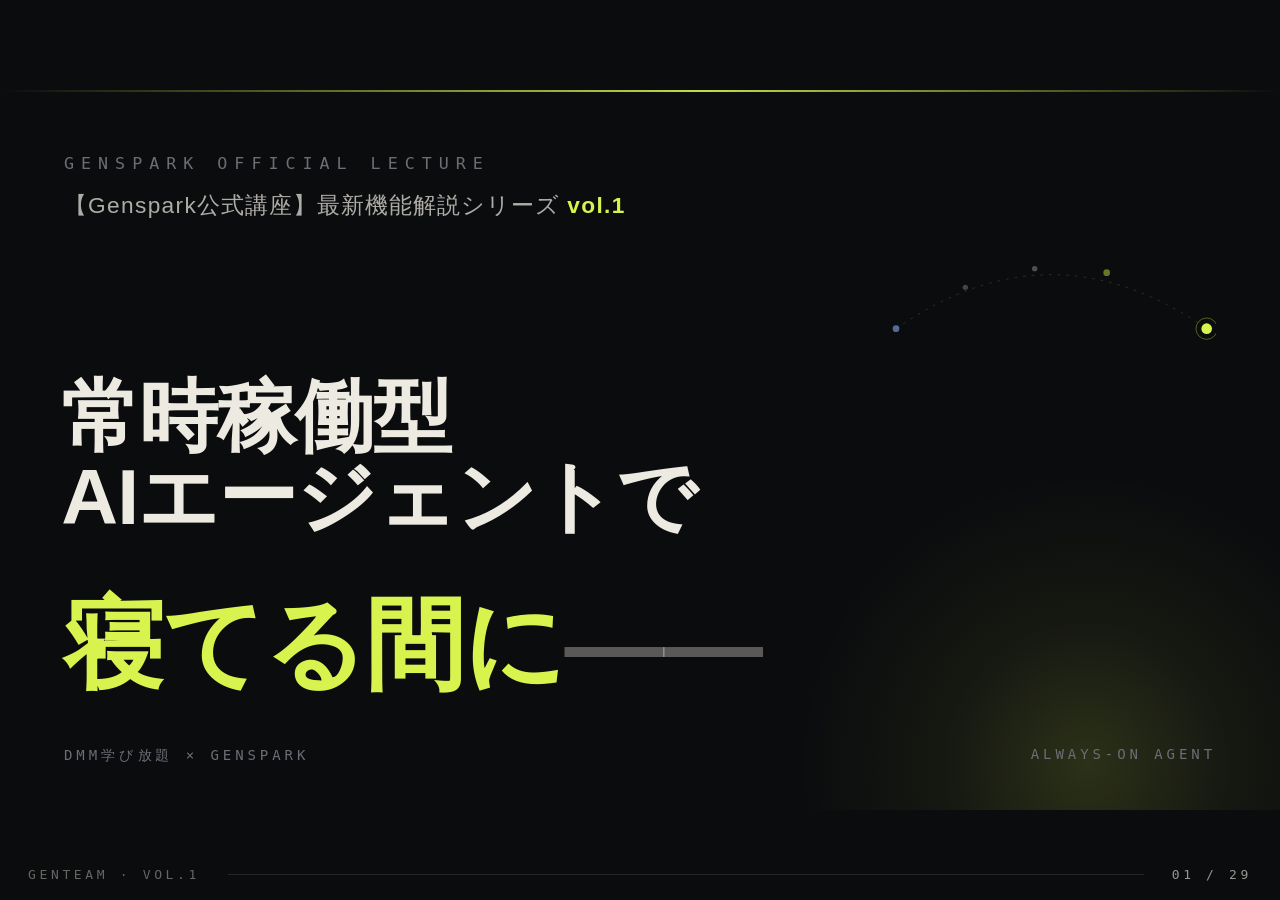
==== commit b73c9777: "update: テーマ以外の文字を拡大（12%・崩れる箇所は自動調整）／12社・東京ソロプレナーに修正" ====
--- a/dmm-vol1-20261117/index.html
+++ b/dmm-vol1-20261117/index.html
@@ -482,7 +482,7 @@
   <div data-object="true" data-object-type="shape" style="position:absolute; left:0; top:0; width:1920px; height:3px; background:linear-gradient(90deg, rgba(216,243,78,0) 0%, rgba(216,243,78,0.9) 55%, rgba(216,243,78,0) 100%); z-index:5;"></div>
 
   <!-- eyebrow -->
-  <div data-object="true" data-object-type="textbox" style="position:absolute; left:96px; top:96px; width:1200px; z-index:10; font-family:var(--mono); font-size:22px; letter-spacing:0.42em; text-transform:uppercase; color:var(--muted);">
+  <div data-object="true" data-object-type="textbox" style="position:absolute; left:96px; top:96px; width:1200px; z-index:10; font-family:var(--mono); font-size:25px; letter-spacing:0.42em; text-transform:uppercase; color:var(--muted);">
     Genspark Official Lecture
   </div>
 
@@ -498,7 +498,7 @@
   </svg>
 
   <!-- series tag -->
-  <div data-object="true" data-object-type="textbox" style="position:absolute; left:96px; top:150px; width:1400px; z-index:10; font-family:var(--jp); font-size:30px; font-weight:500; letter-spacing:0.06em; color:rgba(237,234,226,0.72);">
+  <div data-object="true" data-object-type="textbox" style="position:absolute; left:96px; top:150px; width:1400px; z-index:10; font-family:var(--jp); font-size:34px; font-weight:500; letter-spacing:0.06em; color:rgba(237,234,226,0.72);">
     【Genspark公式講座】最新機能解説シリーズ <span style="color:var(--lime); font-weight:700;">vol.1</span>
   </div>
 
@@ -513,11 +513,11 @@
   </div>
 
   <!-- bottom meta row -->
-  <div data-object="true" data-object-type="textbox" style="position:absolute; left:96px; top:984px; width:900px; z-index:10; font-family:var(--mono); font-size:19px; letter-spacing:0.28em; text-transform:uppercase; color:var(--muted);">
+  <div data-object="true" data-object-type="textbox" style="position:absolute; left:96px; top:984px; width:900px; z-index:10; font-family:var(--mono); font-size:21px; letter-spacing:0.28em; text-transform:uppercase; color:var(--muted);">
     DMM学び放題 × Genspark
   </div>
 
-  <div data-object="true" data-object-type="textbox" style="position:absolute; left:1360px; top:984px; width:464px; z-index:10; text-align:right; font-family:var(--mono); font-size:19px; letter-spacing:0.28em; text-transform:uppercase; color:var(--muted);">
+  <div data-object="true" data-object-type="textbox" style="position:absolute; left:1360px; top:984px; width:464px; z-index:10; text-align:right; font-family:var(--mono); font-size:21px; letter-spacing:0.28em; text-transform:uppercase; color:var(--muted);">
     Always-On Agent
   </div>
 
@@ -531,7 +531,7 @@
   <!-- LIVE tag -->
   <div data-object="true" data-object-type="textbox rv" style="--d:.05s; position:absolute; left:96px; top:88px; width:900px; z-index:10; display:flex; align-items:center; gap:20px;">
     <div class="live" style="width:16px; height:16px; border-radius:50%; background:var(--lime); box-shadow:0 0 24px rgba(216,243,78,0.8); flex:none;"></div>
-    <div style="font-family:var(--mono); font-size:24px; letter-spacing:0.42em; text-transform:uppercase; color:var(--lime);">みなさんに質問</div>
+    <div style="font-family:var(--mono); font-size:27px; letter-spacing:0.42em; text-transform:uppercase; color:var(--lime);">みなさんに質問</div>
   </div>
 
   <!-- ghost Q mark -->
@@ -546,43 +546,43 @@
   <!-- row 1 -->
   <div data-object="true" data-object-type="shape opt" style="--d:.6s; position:absolute; left:96px; top:560px; width:520px; height:120px; border:1px solid rgba(237,234,226,0.16); border-radius:12px; background:rgba(237,234,226,0.03); z-index:2;"></div>
   <div data-object="true" data-object-type="textbox opt" style="--d:.65s; position:absolute; left:132px; top:584px; width:448px; z-index:10; display:flex; align-items:center; gap:24px;">
-    <span style="font-family:var(--mono); font-size:40px; font-weight:600; color:var(--st-memo); width:64px; flex:none;">A</span>
-    <span style="font-size:40px; font-weight:700; color:var(--paper);">ChatGPT</span>
+    <span style="font-family:var(--mono); font-size:45px; font-weight:600; color:var(--st-memo); width:64px; flex:none;">A</span>
+    <span style="font-size:45px; font-weight:700; color:var(--paper);">ChatGPT</span>
   </div>
 
   <div data-object="true" data-object-type="shape opt" style="--d:.72s; position:absolute; left:676px; top:560px; width:520px; height:120px; border:1px solid rgba(237,234,226,0.16); border-radius:12px; background:rgba(237,234,226,0.03); z-index:2;"></div>
   <div data-object="true" data-object-type="textbox opt" style="--d:.77s; position:absolute; left:712px; top:584px; width:448px; z-index:10; display:flex; align-items:center; gap:24px;">
-    <span style="font-family:var(--mono); font-size:40px; font-weight:600; color:var(--st-visual); width:64px; flex:none;">B</span>
-    <span style="font-size:40px; font-weight:700; color:var(--paper);">Gemini</span>
+    <span style="font-family:var(--mono); font-size:45px; font-weight:600; color:var(--st-visual); width:64px; flex:none;">B</span>
+    <span style="font-size:45px; font-weight:700; color:var(--paper);">Gemini</span>
   </div>
 
   <div data-object="true" data-object-type="shape opt" style="--d:.84s; position:absolute; left:1256px; top:560px; width:520px; height:120px; border:1px solid rgba(237,234,226,0.16); border-radius:12px; background:rgba(237,234,226,0.03); z-index:2;"></div>
   <div data-object="true" data-object-type="textbox opt" style="--d:.89s; position:absolute; left:1292px; top:584px; width:448px; z-index:10; display:flex; align-items:center; gap:24px;">
-    <span style="font-family:var(--mono); font-size:40px; font-weight:600; color:var(--st-deck); width:64px; flex:none;">C</span>
-    <span style="font-size:40px; font-weight:700; color:var(--paper);">Claude</span>
+    <span style="font-family:var(--mono); font-size:45px; font-weight:600; color:var(--st-deck); width:64px; flex:none;">C</span>
+    <span style="font-size:45px; font-weight:700; color:var(--paper);">Claude</span>
   </div>
 
   <!-- row 2 -->
   <div data-object="true" data-object-type="shape opt" style="--d:.96s; position:absolute; left:96px; top:712px; width:520px; height:120px; border:1.5px solid rgba(216,243,78,0.5); border-radius:12px; background:rgba(216,243,78,0.06); z-index:2;"></div>
   <div data-object="true" data-object-type="textbox opt" style="--d:1.01s; position:absolute; left:132px; top:736px; width:448px; z-index:10; display:flex; align-items:center; gap:24px;">
-    <span style="font-family:var(--mono); font-size:40px; font-weight:600; color:var(--lime); width:64px; flex:none;">D</span>
-    <span style="font-size:40px; font-weight:700; color:var(--lime);">Genspark</span>
+    <span style="font-family:var(--mono); font-size:45px; font-weight:600; color:var(--lime); width:64px; flex:none;">D</span>
+    <span style="font-size:45px; font-weight:700; color:var(--lime);">Genspark</span>
   </div>
 
   <div data-object="true" data-object-type="shape opt" style="--d:1.1s; position:absolute; left:676px; top:712px; width:520px; height:120px; border:1px solid rgba(237,234,226,0.16); border-radius:12px; background:rgba(237,234,226,0.03); z-index:2;"></div>
   <div data-object="true" data-object-type="textbox opt" style="--d:1.15s; position:absolute; left:712px; top:736px; width:448px; z-index:10; display:flex; align-items:center; gap:24px;">
-    <span style="font-family:var(--mono); font-size:40px; font-weight:600; color:var(--st-mail); width:64px; flex:none;">E</span>
-    <span style="font-size:40px; font-weight:700; color:var(--paper);">Copilot</span>
+    <span style="font-family:var(--mono); font-size:45px; font-weight:600; color:var(--st-mail); width:64px; flex:none;">E</span>
+    <span style="font-size:45px; font-weight:700; color:var(--paper);">Copilot</span>
   </div>
 
   <div data-object="true" data-object-type="shape opt" style="--d:1.24s; position:absolute; left:1256px; top:712px; width:520px; height:120px; border:1px solid rgba(237,234,226,0.16); border-radius:12px; background:rgba(237,234,226,0.03); z-index:2;"></div>
   <div data-object="true" data-object-type="textbox opt" style="--d:1.29s; position:absolute; left:1292px; top:736px; width:448px; z-index:10; display:flex; align-items:center; gap:24px;">
-    <span style="font-family:var(--mono); font-size:40px; font-weight:600; color:rgba(237,234,226,0.5); width:64px; flex:none;">F</span>
-    <span style="font-size:40px; font-weight:700; color:rgba(237,234,226,0.7);">その他</span>
-  </div>
-
-  <!-- bottom meta -->
-  <div data-object="true" data-object-type="textbox rv" style="--d:1.5s; position:absolute; left:96px; top:984px; width:1400px; z-index:10; font-family:var(--mono); font-size:19px; letter-spacing:0.3em; text-transform:uppercase; color:var(--muted);">
+    <span style="font-family:var(--mono); font-size:45px; font-weight:600; color:rgba(237,234,226,0.5); width:64px; flex:none;">F</span>
+    <span style="font-size:45px; font-weight:700; color:rgba(237,234,226,0.7);">その他</span>
+  </div>
+
+  <!-- bottom meta -->
+  <div data-object="true" data-object-type="textbox rv" style="--d:1.5s; position:absolute; left:96px; top:984px; width:1400px; z-index:10; font-family:var(--mono); font-size:21px; letter-spacing:0.3em; text-transform:uppercase; color:var(--muted);">
     ひとつ選んで、タップしてください
   </div>
 
@@ -596,7 +596,7 @@
   <!-- LIVE tag -->
   <div data-object="true" data-object-type="textbox rv" style="--d:.05s; position:absolute; left:96px; top:88px; width:900px; z-index:10; display:flex; align-items:center; gap:20px;">
     <div class="live" style="width:16px; height:16px; border-radius:50%; background:var(--lime); box-shadow:0 0 24px rgba(216,243,78,0.8); flex:none;"></div>
-    <div style="font-family:var(--mono); font-size:24px; letter-spacing:0.42em; text-transform:uppercase; color:var(--lime);">みなさんに質問</div>
+    <div style="font-family:var(--mono); font-size:27px; letter-spacing:0.42em; text-transform:uppercase; color:var(--lime);">みなさんに質問</div>
   </div>
 
   <!-- ghost hash, right -->
@@ -611,43 +611,43 @@
   <!-- row 1 -->
   <div data-object="true" data-object-type="shape opt" style="--d:.6s; position:absolute; left:96px; top:560px; width:520px; height:120px; border:1px solid rgba(237,234,226,0.16); border-radius:12px; background:rgba(237,234,226,0.03); z-index:2;"></div>
   <div data-object="true" data-object-type="textbox opt" style="--d:.65s; position:absolute; left:132px; top:584px; width:448px; z-index:10; display:flex; align-items:center; gap:24px;">
-    <span style="font-family:var(--mono); font-size:40px; font-weight:600; color:var(--st-memo); width:64px; flex:none;">A</span>
-    <span style="font-size:40px; font-weight:700; color:var(--paper);">Eメール</span>
+    <span style="font-family:var(--mono); font-size:45px; font-weight:600; color:var(--st-memo); width:64px; flex:none;">A</span>
+    <span style="font-size:45px; font-weight:700; color:var(--paper);">Eメール</span>
   </div>
 
   <div data-object="true" data-object-type="shape opt" style="--d:.72s; position:absolute; left:676px; top:560px; width:520px; height:120px; border:1px solid rgba(237,234,226,0.16); border-radius:12px; background:rgba(237,234,226,0.03); z-index:2;"></div>
   <div data-object="true" data-object-type="textbox opt" style="--d:.77s; position:absolute; left:712px; top:584px; width:448px; z-index:10; display:flex; align-items:center; gap:24px;">
-    <span style="font-family:var(--mono); font-size:40px; font-weight:600; color:var(--st-visual); width:64px; flex:none;">B</span>
-    <span style="font-size:40px; font-weight:700; color:var(--paper);">LINE</span>
+    <span style="font-family:var(--mono); font-size:45px; font-weight:600; color:var(--st-visual); width:64px; flex:none;">B</span>
+    <span style="font-size:45px; font-weight:700; color:var(--paper);">LINE</span>
   </div>
 
   <div data-object="true" data-object-type="shape opt" style="--d:.84s; position:absolute; left:1256px; top:560px; width:520px; height:120px; border:1px solid rgba(237,234,226,0.16); border-radius:12px; background:rgba(237,234,226,0.03); z-index:2;"></div>
   <div data-object="true" data-object-type="textbox opt" style="--d:.89s; position:absolute; left:1292px; top:584px; width:448px; z-index:10; display:flex; align-items:center; gap:24px;">
-    <span style="font-family:var(--mono); font-size:40px; font-weight:600; color:var(--st-deck); width:64px; flex:none;">C</span>
-    <span style="font-size:40px; font-weight:700; color:var(--paper);">Slack</span>
+    <span style="font-family:var(--mono); font-size:45px; font-weight:600; color:var(--st-deck); width:64px; flex:none;">C</span>
+    <span style="font-size:45px; font-weight:700; color:var(--paper);">Slack</span>
   </div>
 
   <!-- row 2 -->
   <div data-object="true" data-object-type="shape opt" style="--d:.96s; position:absolute; left:96px; top:712px; width:520px; height:120px; border:1px solid rgba(237,234,226,0.16); border-radius:12px; background:rgba(237,234,226,0.03); z-index:2;"></div>
   <div data-object="true" data-object-type="textbox opt" style="--d:1.01s; position:absolute; left:132px; top:736px; width:448px; z-index:10; display:flex; align-items:center; gap:24px;">
-    <span style="font-family:var(--mono); font-size:40px; font-weight:600; color:var(--st-mail); width:64px; flex:none;">D</span>
-    <span style="font-size:40px; font-weight:700; color:var(--paper);">Chatwork</span>
+    <span style="font-family:var(--mono); font-size:45px; font-weight:600; color:var(--st-mail); width:64px; flex:none;">D</span>
+    <span style="font-size:45px; font-weight:700; color:var(--paper);">Chatwork</span>
   </div>
 
   <div data-object="true" data-object-type="shape opt" style="--d:1.1s; position:absolute; left:676px; top:712px; width:520px; height:120px; border:1px solid rgba(237,234,226,0.16); border-radius:12px; background:rgba(237,234,226,0.03); z-index:2;"></div>
   <div data-object="true" data-object-type="textbox opt" style="--d:1.15s; position:absolute; left:712px; top:736px; width:448px; z-index:10; display:flex; align-items:center; gap:24px;">
-    <span style="font-family:var(--mono); font-size:40px; font-weight:600; color:var(--st-memo); width:64px; flex:none;">E</span>
-    <span style="font-size:40px; font-weight:700; color:var(--paper);">Discord</span>
+    <span style="font-family:var(--mono); font-size:45px; font-weight:600; color:var(--st-memo); width:64px; flex:none;">E</span>
+    <span style="font-size:45px; font-weight:700; color:var(--paper);">Discord</span>
   </div>
 
   <div data-object="true" data-object-type="shape opt" style="--d:1.24s; position:absolute; left:1256px; top:712px; width:520px; height:120px; border:1px solid rgba(237,234,226,0.16); border-radius:12px; background:rgba(237,234,226,0.03); z-index:2;"></div>
   <div data-object="true" data-object-type="textbox opt" style="--d:1.29s; position:absolute; left:1292px; top:736px; width:448px; z-index:10; display:flex; align-items:center; gap:24px;">
-    <span style="font-family:var(--mono); font-size:40px; font-weight:600; color:rgba(237,234,226,0.5); width:64px; flex:none;">F</span>
-    <span style="font-size:40px; font-weight:700; color:rgba(237,234,226,0.7);">その他</span>
-  </div>
-
-  <!-- bottom meta -->
-  <div data-object="true" data-object-type="textbox rv" style="--d:1.5s; position:absolute; left:96px; top:984px; width:1400px; z-index:10; font-family:var(--mono); font-size:19px; letter-spacing:0.3em; text-transform:uppercase; color:var(--muted);">
+    <span style="font-family:var(--mono); font-size:45px; font-weight:600; color:rgba(237,234,226,0.5); width:64px; flex:none;">F</span>
+    <span style="font-size:45px; font-weight:700; color:rgba(237,234,226,0.7);">その他</span>
+  </div>
+
+  <!-- bottom meta -->
+  <div data-object="true" data-object-type="textbox rv" style="--d:1.5s; position:absolute; left:96px; top:984px; width:1400px; z-index:10; font-family:var(--mono); font-size:21px; letter-spacing:0.3em; text-transform:uppercase; color:var(--muted);">
     ふだん連絡に使っている画面を選んでください
   </div>
 
@@ -662,7 +662,7 @@
   <div data-object="true" data-object-type="shape" style="position:absolute; left:1240px; top:180px; width:560px; height:560px; background-image:linear-gradient(rgba(237,234,226,0.05) 1px,transparent 1px),linear-gradient(90deg,rgba(237,234,226,0.05) 1px,transparent 1px); background-size:40px 40px; z-index:1;"></div>
 
   <!-- tag -->
-  <div data-object="true" data-object-type="textbox rv" style="--d:.05s; position:absolute; left:96px; top:96px; width:1000px; z-index:10; font-family:var(--mono); font-size:21px; letter-spacing:0.42em; text-transform:uppercase; color:var(--muted);">
+  <div data-object="true" data-object-type="textbox rv" style="--d:.05s; position:absolute; left:96px; top:96px; width:1000px; z-index:10; font-family:var(--mono); font-size:24px; letter-spacing:0.42em; text-transform:uppercase; color:var(--muted);">
     お話しする人
   </div>
 
@@ -682,21 +682,21 @@
   <!-- role lines -->
   <div data-object="true" data-object-type="textbox rv" style="--d:.7s; position:absolute; left:96px; top:560px; width:1160px; z-index:10;">
     <div style="display:flex; align-items:baseline; gap:40px; margin-bottom:38px;">
-      <div style="font-family:var(--mono); font-size:20px; letter-spacing:0.3em; color:var(--muted); width:110px; flex:none;">01</div>
-      <div style="font-size:46px; font-weight:700; color:var(--paper); line-height:1.3;">three.T合同会社 代表</div>
+      <div style="font-family:var(--mono); font-size:22px; letter-spacing:0.3em; color:var(--muted); width:110px; flex:none;">01</div>
+      <div style="font-size:52px; font-weight:700; color:var(--paper); line-height:1.3;">three.T合同会社 代表</div>
     </div>
     <div style="display:flex; align-items:baseline; gap:40px; margin-bottom:38px;">
-      <div style="font-family:var(--mono); font-size:20px; letter-spacing:0.3em; color:var(--muted); width:110px; flex:none;">02</div>
-      <div style="font-size:46px; font-weight:700; color:var(--paper); line-height:1.3;">AI Dreamers Production 共同代表</div>
+      <div style="font-family:var(--mono); font-size:22px; letter-spacing:0.3em; color:var(--muted); width:110px; flex:none;">02</div>
+      <div style="font-size:52px; font-weight:700; color:var(--paper); line-height:1.3;">AI Dreamers Production 共同代表</div>
     </div>
     <div style="display:flex; align-items:baseline; gap:40px;">
-      <div style="font-family:var(--mono); font-size:20px; letter-spacing:0.3em; color:var(--muted); width:110px; flex:none;">03</div>
-      <div style="font-size:46px; font-weight:700; color:var(--lime); line-height:1.3;">Genspark Genius 日本第1期メンバー</div>
+      <div style="font-family:var(--mono); font-size:22px; letter-spacing:0.3em; color:var(--muted); width:110px; flex:none;">03</div>
+      <div style="font-size:52px; font-weight:700; color:var(--lime); line-height:1.3;">Genspark Genius 東京ソロプレナー</div>
     </div>
   </div>
 
   <!-- bottom meta -->
-  <div data-object="true" data-object-type="textbox rv" style="--d:1.2s; position:absolute; left:96px; top:984px; width:1200px; z-index:10; font-family:var(--mono); font-size:19px; letter-spacing:0.3em; text-transform:uppercase; color:var(--muted);">
+  <div data-object="true" data-object-type="textbox rv" style="--d:1.2s; position:absolute; left:96px; top:984px; width:1200px; z-index:10; font-family:var(--mono); font-size:21px; letter-spacing:0.3em; text-transform:uppercase; color:var(--muted);">
     登壇者の紹介
   </div>
 
@@ -705,7 +705,7 @@
 <div class="slide-container sc" data-screen-label="13 Speaker — what" style="position:relative; width:1920px; height:1080px; overflow:hidden; background:#0B0C0E;">
 
   <!-- tag -->
-  <div data-object="true" data-object-type="textbox rv" style="--d:.05s; position:absolute; left:96px; top:96px; width:1000px; z-index:10; font-family:var(--mono); font-size:21px; letter-spacing:0.42em; text-transform:uppercase; color:var(--muted);">
+  <div data-object="true" data-object-type="textbox rv" style="--d:.05s; position:absolute; left:96px; top:96px; width:1000px; z-index:10; font-family:var(--mono); font-size:24px; letter-spacing:0.42em; text-transform:uppercase; color:var(--muted);">
     ふだんの仕事
   </div>
 
@@ -720,23 +720,23 @@
   <!-- right zone: two observed scenes -->
   <div data-object="true" data-object-type="shape" style="position:absolute; left:1330px; top:280px; width:494px; height:210px; border-left:4px solid rgba(138,184,255,0.6); background:rgba(138,184,255,0.05); border-radius:0 8px 8px 0; z-index:2;"></div>
   <div data-object="true" data-object-type="textbox rv" style="--d:.7s; position:absolute; left:1378px; top:310px; width:420px; z-index:10;">
-    <div style="font-family:var(--mono); font-size:18px; letter-spacing:0.28em; text-transform:uppercase; color:rgba(138,184,255,0.8); margin-bottom:14px;">場面1</div>
-    <div style="font-size:34px; font-weight:700; color:var(--paper); line-height:1.4;">社長のスキマ時間</div>
+    <div style="font-family:var(--mono); font-size:20px; letter-spacing:0.28em; text-transform:uppercase; color:rgba(138,184,255,0.8); margin-bottom:14px;">場面1</div>
+    <div style="font-size:38px; font-weight:700; color:var(--paper); line-height:1.4;">社長のスキマ時間</div>
   </div>
 
   <div data-object="true" data-object-type="shape" style="position:absolute; left:1330px; top:540px; width:494px; height:210px; border-left:4px solid rgba(255,138,92,0.6); background:rgba(255,138,92,0.05); border-radius:0 8px 8px 0; z-index:2;"></div>
   <div data-object="true" data-object-type="textbox rv" style="--d:.9s; position:absolute; left:1378px; top:570px; width:420px; z-index:10;">
-    <div style="font-family:var(--mono); font-size:18px; letter-spacing:0.28em; text-transform:uppercase; color:rgba(255,138,92,0.8); margin-bottom:14px;">場面2</div>
-    <div style="font-size:34px; font-weight:700; color:var(--paper); line-height:1.4;">人手が足りない現場</div>
+    <div style="font-family:var(--mono); font-size:20px; letter-spacing:0.28em; text-transform:uppercase; color:rgba(255,138,92,0.8); margin-bottom:14px;">場面2</div>
+    <div style="font-size:38px; font-weight:700; color:var(--paper); line-height:1.4;">人手が足りない現場</div>
   </div>
 
   <!-- bottom connecting sentence -->
-  <div data-object="true" data-object-type="textbox rv" style="--d:1.2s; position:absolute; left:96px; top:830px; width:1728px; z-index:10; font-size:36px; font-weight:400; line-height:1.65; color:rgba(237,234,226,0.68);">
-    現在、<span id="company-count" style="color:var(--lime); font-weight:900;">◯社</span>の経営者の右腕として、その両方を毎日見ています。<span style="color:var(--paper); font-weight:700;">同じ「忙しい」でも中身は違います。</span>
-  </div>
-
-  <!-- bottom meta -->
-  <div data-object="true" data-object-type="textbox rv" style="--d:1.45s; position:absolute; left:96px; top:984px; width:1200px; z-index:10; font-family:var(--mono); font-size:19px; letter-spacing:0.3em; text-transform:uppercase; color:var(--muted);">
+  <div data-object="true" data-object-type="textbox rv" style="--d:1.2s; position:absolute; left:96px; top:830px; width:1728px; z-index:10; font-size:40px; font-weight:400; line-height:1.65; color:rgba(237,234,226,0.68);">
+    現在、<span id="company-count" style="color:var(--lime); font-weight:900;">12社</span>の経営者の右腕として、その両方を毎日見ています。<span style="color:var(--paper); font-weight:700;">中身はそれぞれ違います。</span>
+  </div>
+
+  <!-- bottom meta -->
+  <div data-object="true" data-object-type="textbox rv" style="--d:1.45s; position:absolute; left:96px; top:984px; width:1200px; z-index:10; font-family:var(--mono); font-size:21px; letter-spacing:0.3em; text-transform:uppercase; color:var(--muted);">
     「時間がない」にも2種類ある
   </div>
 
@@ -748,7 +748,7 @@
   <div data-object="true" data-object-type="shape" style="position:absolute; left:1050px; top:180px; width:760px; height:620px; background:radial-gradient(circle at 50% 45%, rgba(216,243,78,0.11) 0%, transparent 65%); z-index:1;"></div>
 
   <!-- tag -->
-  <div data-object="true" data-object-type="textbox rv" style="--d:.05s; position:absolute; left:96px; top:96px; width:1000px; z-index:10; font-family:var(--mono); font-size:21px; letter-spacing:0.42em; text-transform:uppercase; color:var(--muted);">
+  <div data-object="true" data-object-type="textbox rv" style="--d:.05s; position:absolute; left:96px; top:96px; width:1000px; z-index:10; font-family:var(--mono); font-size:24px; letter-spacing:0.42em; text-transform:uppercase; color:var(--muted);">
     なぜこの話をするか
   </div>
 
@@ -761,28 +761,28 @@
   <div data-object="true" data-object-type="shape rv" style="--d:.75s; position:absolute; left:96px; top:560px; width:1728px; height:150px; background:rgba(237,234,226,0.03); border:1px solid rgba(237,234,226,0.09); border-radius:10px; z-index:2;"></div>
 
   <div data-object="true" data-object-type="textbox rv" style="--d:.85s; position:absolute; left:140px; top:588px; width:330px; z-index:10;">
-    <div style="font-family:var(--mono); font-size:17px; letter-spacing:0.26em; text-transform:uppercase; color:rgba(138,184,255,0.8); margin-bottom:12px;">実際の仕事</div>
-    <div style="font-size:32px; font-weight:700; color:var(--paper); line-height:1.3;">議事録</div>
+    <div style="font-family:var(--mono); font-size:19px; letter-spacing:0.26em; text-transform:uppercase; color:rgba(138,184,255,0.8); margin-bottom:12px;">実際の仕事</div>
+    <div style="font-size:36px; font-weight:700; color:var(--paper); line-height:1.3;">議事録</div>
   </div>
   <div data-object="true" data-object-type="textbox rv" style="--d:.95s; position:absolute; left:540px; top:588px; width:330px; z-index:10;">
-    <div style="font-family:var(--mono); font-size:17px; letter-spacing:0.26em; text-transform:uppercase; color:rgba(216,243,78,0.8); margin-bottom:12px;">実際の仕事</div>
-    <div style="font-size:32px; font-weight:700; color:var(--paper); line-height:1.3;">請求書</div>
+    <div style="font-family:var(--mono); font-size:19px; letter-spacing:0.26em; text-transform:uppercase; color:rgba(216,243,78,0.8); margin-bottom:12px;">実際の仕事</div>
+    <div style="font-size:36px; font-weight:700; color:var(--paper); line-height:1.3;">請求書</div>
   </div>
   <div data-object="true" data-object-type="textbox rv" style="--d:1.05s; position:absolute; left:940px; top:588px; width:330px; z-index:10;">
-    <div style="font-family:var(--mono); font-size:17px; letter-spacing:0.26em; text-transform:uppercase; color:rgba(255,138,92,0.8); margin-bottom:12px;">実際の仕事</div>
-    <div style="font-size:32px; font-weight:700; color:var(--paper); line-height:1.3;">メール下書き</div>
+    <div style="font-family:var(--mono); font-size:19px; letter-spacing:0.26em; text-transform:uppercase; color:rgba(255,138,92,0.8); margin-bottom:12px;">実際の仕事</div>
+    <div style="font-size:36px; font-weight:700; color:var(--paper); line-height:1.3;">メール下書き</div>
   </div>
   <div data-object="true" data-object-type="textbox rv" style="--d:1.15s; position:absolute; left:1340px; top:588px; width:380px; z-index:10;">
-    <div style="font-family:var(--mono); font-size:17px; letter-spacing:0.26em; text-transform:uppercase; color:rgba(201,166,255,0.8); margin-bottom:12px;">実際の仕事</div>
-    <div style="font-size:32px; font-weight:700; color:var(--paper); line-height:1.3;">SNS運用</div>
+    <div style="font-family:var(--mono); font-size:19px; letter-spacing:0.26em; text-transform:uppercase; color:rgba(201,166,255,0.8); margin-bottom:12px;">実際の仕事</div>
+    <div style="font-size:36px; font-weight:700; color:var(--paper); line-height:1.3;">SNS運用</div>
   </div>
 
   <!-- stamp -->
   <div data-object="true" data-object-type="shape stamp" style="--d:1.7s; position:absolute; left:1500px; top:790px; width:300px; height:110px; border:2.5px solid var(--lime); border-radius:8px; transform:rotate(-2deg); z-index:4;"></div>
-  <div data-object="true" data-object-type="textbox stamp" style="--d:1.75s; position:absolute; left:1522px; top:812px; width:256px; z-index:10; transform:rotate(-2deg); font-family:var(--mono); font-size:26px; font-weight:600; letter-spacing:0.14em; color:var(--lime); line-height:1.2;">デモ用ではなく<br><span style="font-size:19px; color:rgba(237,234,226,0.5); letter-spacing:0.2em;">毎日の仕事そのもの</span></div>
-
-  <!-- bottom meta -->
-  <div data-object="true" data-object-type="textbox rv" style="--d:1.95s; position:absolute; left:96px; top:984px; width:1200px; z-index:10; font-family:var(--mono); font-size:19px; letter-spacing:0.3em; text-transform:uppercase; color:var(--muted);">
+  <div data-object="true" data-object-type="textbox stamp" style="--d:1.75s; position:absolute; left:1522px; top:812px; width:256px; z-index:10; transform:rotate(-2deg); font-family:var(--mono); font-size:29px; font-weight:600; letter-spacing:0.14em; color:var(--lime); line-height:1.2;">デモ用ではなく<br><span style="font-size:21px; color:rgba(237,234,226,0.5); letter-spacing:0.2em;">毎日の仕事そのもの</span></div>
+
+  <!-- bottom meta -->
+  <div data-object="true" data-object-type="textbox rv" style="--d:1.95s; position:absolute; left:96px; top:984px; width:1200px; z-index:10; font-family:var(--mono); font-size:21px; letter-spacing:0.3em; text-transform:uppercase; color:var(--muted);">
     今日見るものが、明日から動くもの
   </div>
 
@@ -794,7 +794,7 @@
   <div data-object="true" data-object-type="shape" style="position:absolute; left:1080px; top:300px; width:700px; height:500px; background:radial-gradient(circle at 50% 50%, rgba(216,243,78,0.10) 0%, transparent 65%); z-index:1;"></div>
 
   <!-- tag -->
-  <div data-object="true" data-object-type="textbox rv" style="--d:.05s; position:absolute; left:96px; top:96px; width:1000px; z-index:10; font-family:var(--mono); font-size:21px; letter-spacing:0.42em; text-transform:uppercase; color:var(--muted);">
+  <div data-object="true" data-object-type="textbox rv" style="--d:.05s; position:absolute; left:96px; top:96px; width:1000px; z-index:10; font-family:var(--mono); font-size:24px; letter-spacing:0.42em; text-transform:uppercase; color:var(--muted);">
     なぜ今日の方に向いているか
   </div>
 
@@ -808,13 +808,13 @@
 
   <!-- three role chips, staggered -->
   <div data-object="true" data-object-type="shape ring" style="--d:.8s; position:absolute; left:96px; top:560px; width:340px; height:110px; border:1.5px solid rgba(138,184,255,0.45); border-radius:10px; background:rgba(138,184,255,0.05); z-index:3;"></div>
-  <div data-object="true" data-object-type="textbox rv" style="--d:.85s; position:absolute; left:128px; top:584px; width:280px; z-index:10; font-size:36px; font-weight:700; color:var(--st-memo); line-height:1.3;">企画</div>
+  <div data-object="true" data-object-type="textbox rv" style="--d:.85s; position:absolute; left:128px; top:584px; width:280px; z-index:10; font-size:40px; font-weight:700; color:var(--st-memo); line-height:1.3;">企画</div>
 
   <div data-object="true" data-object-type="shape ring" style="--d:.95s; position:absolute; left:492px; top:536px; width:380px; height:110px; border:1.5px solid rgba(216,243,78,0.45); border-radius:10px; background:rgba(216,243,78,0.05); z-index:3;"></div>
-  <div data-object="true" data-object-type="textbox rv" style="--d:1.0s; position:absolute; left:524px; top:560px; width:320px; z-index:10; font-size:36px; font-weight:700; color:var(--lime); line-height:1.3;">経営</div>
+  <div data-object="true" data-object-type="textbox rv" style="--d:1.0s; position:absolute; left:524px; top:560px; width:320px; z-index:10; font-size:40px; font-weight:700; color:var(--lime); line-height:1.3;">経営</div>
 
   <div data-object="true" data-object-type="shape ring" style="--d:1.1s; position:absolute; left:938px; top:560px; width:420px; height:110px; border:1.5px solid rgba(255,138,92,0.45); border-radius:10px; background:rgba(255,138,92,0.05); z-index:3;"></div>
-  <div data-object="true" data-object-type="textbox rv" style="--d:1.15s; position:absolute; left:970px; top:584px; width:360px; z-index:10; font-size:36px; font-weight:700; color:var(--st-visual); line-height:1.3;">管理職</div>
+  <div data-object="true" data-object-type="textbox rv" style="--d:1.15s; position:absolute; left:970px; top:584px; width:360px; z-index:10; font-size:40px; font-weight:700; color:var(--st-visual); line-height:1.3;">管理職</div>
 
   <!-- arrow into center mark -->
   <svg data-object="true" data-object-type="icon" style="position:absolute; left:1420px; top:560px; width:120px; height:70px; z-index:4;" viewBox="0 0 120 70">
@@ -828,12 +828,12 @@
   <div data-object="true" data-object-type="shape" style="--d:1.55s; position:absolute; left:1634px; top:586px; width:18px; height:18px; border-radius:50%; background:var(--lime); z-index:4;"></div>
 
   <!-- supporting line -->
-  <div data-object="true" data-object-type="textbox rv" style="--d:1.7s; position:absolute; left:96px; top:790px; width:1500px; z-index:10; font-size:36px; font-weight:400; line-height:1.7; color:rgba(237,234,226,0.7);">
-    今日お見せするのは、<span style="color:var(--paper); font-weight:700;">自分の会社の仕事をAI社員に任せて回している、その中身</span>です。
-  </div>
-
-  <!-- bottom meta -->
-  <div data-object="true" data-object-type="textbox rv" style="--d:1.95s; position:absolute; left:96px; top:984px; width:1200px; z-index:10; font-family:var(--mono); font-size:19px; letter-spacing:0.3em; text-transform:uppercase; color:var(--muted);">
+  <div data-object="true" data-object-type="textbox rv" style="--d:1.7s; position:absolute; left:96px; top:790px; width:1500px; z-index:10; font-size:40px; font-weight:400; line-height:1.7; color:rgba(237,234,226,0.7);">
+    今日お見せするのは、<span style="color:var(--paper); font-weight:700;">自分の会社の仕事をAI社員に任せている中身</span>です。
+  </div>
+
+  <!-- bottom meta -->
+  <div data-object="true" data-object-type="textbox rv" style="--d:1.95s; position:absolute; left:96px; top:984px; width:1200px; z-index:10; font-family:var(--mono); font-size:21px; letter-spacing:0.3em; text-transform:uppercase; color:var(--muted);">
     今日の参加者に、そのまま当てはまる話
   </div>
 
@@ -847,7 +847,7 @@
   <div data-object="true" data-object-type="shape" style="position:absolute; left:0; top:812px; width:1920px; height:1px; background:linear-gradient(90deg, transparent 0%, rgba(237,234,226,0.14) 45%, transparent 100%); z-index:1;"></div>
 
   <!-- tag -->
-  <div data-object="true" data-object-type="textbox rv" style="--d:.05s; position:absolute; left:96px; top:96px; width:1000px; z-index:10; font-family:var(--mono); font-size:21px; letter-spacing:0.42em; text-transform:uppercase; color:var(--muted);">
+  <div data-object="true" data-object-type="textbox rv" style="--d:.05s; position:absolute; left:96px; top:96px; width:1000px; z-index:10; font-family:var(--mono); font-size:24px; letter-spacing:0.42em; text-transform:uppercase; color:var(--muted);">
     朝7時03分
   </div>
 
@@ -857,7 +857,7 @@
   </div>
 
   <!-- supporting line -->
-  <div data-object="true" data-object-type="textbox rv" style="--d:.9s; position:absolute; left:96px; top:700px; width:900px; z-index:10; font-size:32px; font-weight:400; line-height:1.6; color:rgba(237,234,226,0.6);">
+  <div data-object="true" data-object-type="textbox rv" style="--d:.9s; position:absolute; left:96px; top:700px; width:900px; z-index:10; font-size:36px; font-weight:400; line-height:1.6; color:rgba(237,234,226,0.6);">
     朝いちばんにチャットを開くと、<br>頼んだ仕事が仕上がって<span style="color:var(--paper); font-weight:700;">置いてあります</span>。
   </div>
 
@@ -870,25 +870,25 @@
   <!-- card header -->
   <div data-object="true" data-object-type="textbox card" style="--d:.85s; position:absolute; left:1224px; top:344px; width:456px; z-index:10; display:flex; align-items:center; gap:16px;">
     <div class="dawn" style="width:12px; height:12px; border-radius:50%; background:var(--lime); box-shadow:0 0 18px rgba(216,243,78,0.8); flex:none;"></div>
-    <div style="font-family:var(--mono); font-size:19px; letter-spacing:0.28em; text-transform:uppercase; color:rgba(237,234,226,0.55);">チャットの中</div>
+    <div style="font-family:var(--mono); font-size:21px; letter-spacing:0.28em; text-transform:uppercase; color:rgba(237,234,226,0.55);">チャットの中</div>
   </div>
 
   <!-- big count -->
   <div data-object="true" data-object-type="textbox card" style="--d:1.0s; position:absolute; left:1224px; top:404px; width:456px; z-index:10;">
     <span style="font-family:var(--mono); font-size:96px; font-weight:600; color:var(--lime); line-height:1; letter-spacing:-0.02em;">4</span>
-    <span style="font-size:40px; font-weight:700; color:var(--paper); margin-left:14px;">つ、できています。</span>
+    <span style="font-size:45px; font-weight:700; color:var(--paper); margin-left:14px;">つ、完成。</span>
   </div>
 
   <!-- item chips row -->
   <div data-object="true" data-object-type="textbox card" style="--d:1.2s; position:absolute; left:1224px; top:548px; width:456px; z-index:10; display:flex; gap:10px; flex-wrap:wrap;">
-    <span style="font-size:22px; font-weight:500; color:var(--st-memo); border:1px solid rgba(138,184,255,0.35); border-radius:5px; padding:6px 12px;">メモ</span>
-    <span style="font-size:22px; font-weight:500; color:var(--st-mail); border:1px solid rgba(216,243,78,0.35); border-radius:5px; padding:6px 12px;">メール</span>
-    <span style="font-size:22px; font-weight:500; color:var(--st-visual); border:1px solid rgba(255,138,92,0.35); border-radius:5px; padding:6px 12px;">ビジュアル</span>
-    <span style="font-size:22px; font-weight:500; color:var(--st-deck); border:1px solid rgba(201,166,255,0.35); border-radius:5px; padding:6px 12px;">骨子</span>
-  </div>
-
-  <!-- bottom meta -->
-  <div data-object="true" data-object-type="textbox rv" style="--d:1.4s; position:absolute; left:96px; top:984px; width:1200px; z-index:10; font-family:var(--mono); font-size:19px; letter-spacing:0.3em; text-transform:uppercase; color:var(--muted);">
+    <span style="font-size:25px; font-weight:500; color:var(--st-memo); border:1px solid rgba(138,184,255,0.35); border-radius:5px; padding:6px 12px;">メモ</span>
+    <span style="font-size:25px; font-weight:500; color:var(--st-mail); border:1px solid rgba(216,243,78,0.35); border-radius:5px; padding:6px 12px;">メール</span>
+    <span style="font-size:25px; font-weight:500; color:var(--st-visual); border:1px solid rgba(255,138,92,0.35); border-radius:5px; padding:6px 12px;">画像</span>
+    <span style="font-size:25px; font-weight:500; color:var(--st-deck); border:1px solid rgba(201,166,255,0.35); border-radius:5px; padding:6px 12px;">構成案</span>
+  </div>
+
+  <!-- bottom meta -->
+  <div data-object="true" data-object-type="textbox rv" style="--d:1.4s; position:absolute; left:96px; top:984px; width:1200px; z-index:10; font-family:var(--mono); font-size:21px; letter-spacing:0.3em; text-transform:uppercase; color:var(--muted);">
     起きたら、もうできている
   </div>
 
@@ -900,7 +900,7 @@
   <div data-object="true" data-object-type="shape" style="position:absolute; left:1150px; top:240px; width:760px; height:560px; background:radial-gradient(circle at 50% 45%, rgba(216,243,78,0.10) 0%, transparent 65%); z-index:1;"></div>
 
   <!-- tag -->
-  <div data-object="true" data-object-type="textbox rv" style="--d:.05s; position:absolute; left:96px; top:96px; width:1000px; z-index:10; font-family:var(--mono); font-size:21px; letter-spacing:0.42em; text-transform:uppercase; color:var(--muted);">
+  <div data-object="true" data-object-type="textbox rv" style="--d:.05s; position:absolute; left:96px; top:96px; width:1000px; z-index:10; font-family:var(--mono); font-size:24px; letter-spacing:0.42em; text-transform:uppercase; color:var(--muted);">
     まずGensparkそのものの話
   </div>
 
@@ -913,32 +913,32 @@
   </div>
 
   <!-- audience fit line -->
-  <div data-object="true" data-object-type="textbox rv" style="--d:.55s; position:absolute; left:96px; top:512px; width:1560px; z-index:10; font-size:30px; font-weight:400; line-height:1.5; color:rgba(237,234,226,0.55);">
+  <div data-object="true" data-object-type="textbox rv" style="--d:.55s; position:absolute; left:96px; top:512px; width:1560px; z-index:10; font-size:34px; font-weight:400; line-height:1.5; color:rgba(237,234,226,0.55);">
     今日は、企画・経営・現場を回している方が多いと思います。<span style="color:var(--paper); font-weight:700;">そういう方のための話です。</span>
   </div>
 
   <!-- deliverable chips -->
-  <div data-object="true" data-object-type="textbox rv" style="--d:.8s; position:absolute; left:96px; top:620px; width:1728px; z-index:10; font-size:26px; font-weight:400; letter-spacing:0.02em; color:rgba(237,234,226,0.5); line-height:1.4; margin-bottom:8px;">
+  <div data-object="true" data-object-type="textbox rv" style="--d:.8s; position:absolute; left:96px; top:620px; width:1728px; z-index:10; font-size:29px; font-weight:400; letter-spacing:0.02em; color:rgba(237,234,226,0.5); line-height:1.4; margin-bottom:8px;">
     返ってくるのは、そのまま開けるファイルです。
   </div>
 
   <div data-object="true" data-object-type="shape chip" style="--d:.95s; position:absolute; left:96px; top:690px; width:250px; height:96px; border:1px solid rgba(138,184,255,0.4); border-radius:8px; background:rgba(138,184,255,0.05); z-index:3;"></div>
-  <div data-object="true" data-object-type="textbox chip" style="--d:1.0s; position:absolute; left:120px; top:712px; width:210px; z-index:10; font-size:30px; font-weight:700; color:var(--st-memo);">レポート</div>
+  <div data-object="true" data-object-type="textbox chip" style="--d:1.0s; position:absolute; left:120px; top:712px; width:210px; z-index:10; font-size:34px; font-weight:700; color:var(--st-memo);">レポート</div>
 
   <div data-object="true" data-object-type="shape chip" style="--d:1.1s; position:absolute; left:372px; top:690px; width:250px; height:96px; border:1px solid rgba(216,243,78,0.4); border-radius:8px; background:rgba(216,243,78,0.05); z-index:3;"></div>
-  <div data-object="true" data-object-type="textbox chip" style="--d:1.15s; position:absolute; left:396px; top:712px; width:210px; z-index:10; font-size:30px; font-weight:700; color:var(--st-mail);">スライド</div>
+  <div data-object="true" data-object-type="textbox chip" style="--d:1.15s; position:absolute; left:396px; top:712px; width:210px; z-index:10; font-size:34px; font-weight:700; color:var(--st-mail);">スライド</div>
 
   <div data-object="true" data-object-type="shape chip" style="--d:1.25s; position:absolute; left:648px; top:690px; width:300px; height:96px; border:1px solid rgba(255,138,92,0.4); border-radius:8px; background:rgba(255,138,92,0.05); z-index:3;"></div>
-  <div data-object="true" data-object-type="textbox chip" style="--d:1.3s; position:absolute; left:672px; top:712px; width:260px; z-index:10; font-size:30px; font-weight:700; color:var(--st-visual);">表計算</div>
+  <div data-object="true" data-object-type="textbox chip" style="--d:1.3s; position:absolute; left:672px; top:712px; width:260px; z-index:10; font-size:34px; font-weight:700; color:var(--st-visual);">表計算</div>
 
   <div data-object="true" data-object-type="shape chip" style="--d:1.4s; position:absolute; left:974px; top:690px; width:300px; height:96px; border:1px solid rgba(201,166,255,0.4); border-radius:8px; background:rgba(201,166,255,0.05); z-index:3;"></div>
-  <div data-object="true" data-object-type="textbox chip" style="--d:1.45s; position:absolute; left:998px; top:712px; width:260px; z-index:10; font-size:30px; font-weight:700; color:var(--st-deck);">Webページ</div>
+  <div data-object="true" data-object-type="textbox chip" style="--d:1.45s; position:absolute; left:998px; top:712px; width:260px; z-index:10; font-size:34px; font-weight:700; color:var(--st-deck);">Webページ</div>
 
   <div data-object="true" data-object-type="shape chip" style="--d:1.55s; position:absolute; left:1300px; top:690px; width:250px; height:96px; border:1px solid rgba(237,234,226,0.28); border-radius:8px; background:rgba(237,234,226,0.04); z-index:3;"></div>
-  <div data-object="true" data-object-type="textbox chip" style="--d:1.6s; position:absolute; left:1324px; top:712px; width:210px; z-index:10; font-size:30px; font-weight:700; color:var(--paper);">画像</div>
-
-  <!-- bottom meta -->
-  <div data-object="true" data-object-type="textbox rv" style="--d:2.0s; position:absolute; left:96px; top:984px; width:1200px; z-index:10; font-family:var(--mono); font-size:19px; letter-spacing:0.3em; text-transform:uppercase; color:var(--muted);">
+  <div data-object="true" data-object-type="textbox chip" style="--d:1.6s; position:absolute; left:1324px; top:712px; width:210px; z-index:10; font-size:34px; font-weight:700; color:var(--paper);">画像</div>
+
+  <!-- bottom meta -->
+  <div data-object="true" data-object-type="textbox rv" style="--d:2.0s; position:absolute; left:96px; top:984px; width:1200px; z-index:10; font-family:var(--mono); font-size:21px; letter-spacing:0.3em; text-transform:uppercase; color:var(--muted);">
     仕事ごと渡すと、開けるファイルが返ってくる
   </div>
 
@@ -950,7 +950,7 @@
   <div data-object="true" data-object-type="shape" style="position:absolute; left:1050px; top:380px; width:760px; height:460px; background:radial-gradient(circle at 50% 50%, rgba(216,243,78,0.10) 0%, transparent 65%); z-index:1;"></div>
 
   <!-- tag -->
-  <div data-object="true" data-object-type="textbox rv" style="--d:.05s; position:absolute; left:96px; top:96px; width:1000px; z-index:10; font-family:var(--mono); font-size:21px; letter-spacing:0.42em; text-transform:uppercase; color:var(--muted);">
+  <div data-object="true" data-object-type="textbox rv" style="--d:.05s; position:absolute; left:96px; top:96px; width:1000px; z-index:10; font-family:var(--mono); font-size:24px; letter-spacing:0.42em; text-transform:uppercase; color:var(--muted);">
     まずGensparkそのものの話
   </div>
 
@@ -968,10 +968,10 @@
   <!-- screen (closes) -->
   <div data-object="true" data-object-type="shape lid" style="--d:.9s; position:absolute; left:140px; top:560px; width:320px; height:112px; border:1.5px solid rgba(237,234,226,0.3); border-radius:8px; background:rgba(237,234,226,0.05); z-index:4;"></div>
   <!-- x mark on screen -->
-  <div data-object="true" data-object-type="textbox rv" style="--d:.75s; position:absolute; left:140px; top:566px; width:320px; z-index:5; text-align:center; font-family:var(--mono); font-size:34px; color:rgba(237,234,226,0.4); letter-spacing:0.2em;">閉じた</div>
+  <div data-object="true" data-object-type="textbox rv" style="--d:.75s; position:absolute; left:140px; top:566px; width:320px; z-index:5; text-align:center; font-family:var(--mono); font-size:38px; color:rgba(237,234,226,0.4); letter-spacing:0.2em;">閉じた</div>
 
   <!-- caption under laptop -->
-  <div data-object="true" data-object-type="textbox rv" style="--d:1.2s; position:absolute; left:120px; top:740px; width:420px; z-index:10; font-size:28px; font-weight:400; line-height:1.5; color:rgba(237,234,226,0.5);">
+  <div data-object="true" data-object-type="textbox rv" style="--d:1.2s; position:absolute; left:120px; top:740px; width:420px; z-index:10; font-size:31px; font-weight:400; line-height:1.5; color:rgba(237,234,226,0.5);">
     パソコンは閉じた。
   </div>
 
@@ -985,17 +985,17 @@
   <div data-object="true" data-object-type="shape livep" style="--d:1.4s; position:absolute; left:1596px; top:592px; width:26px; height:26px; border-radius:50%; background:var(--lime); box-shadow:0 0 26px rgba(216,243,78,0.8); z-index:4;"></div>
 
   <!-- stage ticks -->
-  <div data-object="true" data-object-type="textbox rv" style="--d:1.3s; position:absolute; left:680px; top:648px; width:200px; z-index:10; font-family:var(--mono); font-size:19px; letter-spacing:0.2em; color:rgba(237,234,226,0.4);">PLAN</div>
-  <div data-object="true" data-object-type="textbox rv" style="--d:1.45s; position:absolute; left:1010px; top:648px; width:200px; z-index:10; font-family:var(--mono); font-size:19px; letter-spacing:0.2em; color:rgba(237,234,226,0.4);">BUILD</div>
-  <div data-object="true" data-object-type="textbox rv" style="--d:1.6s; position:absolute; left:1340px; top:648px; width:200px; z-index:10; font-family:var(--mono); font-size:19px; letter-spacing:0.2em; color:rgba(216,243,78,0.8);">DONE?</div>
+  <div data-object="true" data-object-type="textbox rv" style="--d:1.3s; position:absolute; left:680px; top:648px; width:200px; z-index:10; font-family:var(--mono); font-size:21px; letter-spacing:0.2em; color:rgba(237,234,226,0.4);">PLAN</div>
+  <div data-object="true" data-object-type="textbox rv" style="--d:1.45s; position:absolute; left:1010px; top:648px; width:200px; z-index:10; font-family:var(--mono); font-size:21px; letter-spacing:0.2em; color:rgba(237,234,226,0.4);">BUILD</div>
+  <div data-object="true" data-object-type="textbox rv" style="--d:1.6s; position:absolute; left:1340px; top:648px; width:200px; z-index:10; font-family:var(--mono); font-size:21px; letter-spacing:0.2em; color:rgba(216,243,78,0.8);">DONE?</div>
 
   <!-- connecting sentence -->
-  <div data-object="true" data-object-type="textbox rv" style="--d:1.8s; position:absolute; left:680px; top:740px; width:1144px; z-index:10; font-size:34px; font-weight:400; line-height:1.55; color:rgba(237,234,226,0.7);">
+  <div data-object="true" data-object-type="textbox rv" style="--d:1.8s; position:absolute; left:680px; top:740px; width:1144px; z-index:10; font-size:38px; font-weight:400; line-height:1.55; color:rgba(237,234,226,0.7);">
     時間のかかる作業は、<span style="color:var(--paper); font-weight:700;">あなたが見ていない間も進みます。</span>
   </div>
 
   <!-- bottom meta -->
-  <div data-object="true" data-object-type="textbox rv" style="--d:2.0s; position:absolute; left:96px; top:984px; width:1200px; z-index:10; font-family:var(--mono); font-size:19px; letter-spacing:0.3em; text-transform:uppercase; color:var(--muted);">
+  <div data-object="true" data-object-type="textbox rv" style="--d:2.0s; position:absolute; left:96px; top:984px; width:1200px; z-index:10; font-family:var(--mono); font-size:21px; letter-spacing:0.3em; text-transform:uppercase; color:var(--muted);">
     画面を閉じても、作業は続く
   </div>
 
@@ -1009,16 +1009,16 @@
   <div data-object="true" data-object-type="shape" style="position:absolute; left:1120px; top:270px; width:2px; height:430px; background:linear-gradient(180deg, rgba(237,234,226,0) 0%, rgba(237,234,226,0.28) 50%, rgba(237,234,226,0) 100%); z-index:2;"></div>
 
   <!-- tag -->
-  <div data-object="true" data-object-type="textbox rv" style="--d:.05s; position:absolute; left:96px; top:96px; width:1000px; z-index:10; font-family:var(--mono); font-size:21px; letter-spacing:0.42em; text-transform:uppercase; color:var(--muted);">
+  <div data-object="true" data-object-type="textbox rv" style="--d:.05s; position:absolute; left:96px; top:96px; width:1000px; z-index:10; font-family:var(--mono); font-size:24px; letter-spacing:0.42em; text-transform:uppercase; color:var(--muted);">
     ことばの意味
   </div>
 
   <!-- LEFT: old pattern, muted, narrow -->
   <div data-object="true" data-object-type="textbox rvx" style="--d:.3s; position:absolute; left:96px; top:330px; width:460px; z-index:10;">
-    <div style="font-family:var(--mono); font-size:19px; letter-spacing:0.3em; text-transform:uppercase; color:var(--muted); margin-bottom:28px;">これまで</div>
-    <div style="font-size:44px; font-weight:700; line-height:1.5; color:rgba(237,234,226,0.45);">
+    <div style="font-family:var(--mono); font-size:21px; letter-spacing:0.3em; text-transform:uppercase; color:var(--muted); margin-bottom:28px;">これまで</div>
+    <div style="font-size:49px; font-weight:700; line-height:1.5; color:rgba(237,234,226,0.45);">
       質問して<br>答えが返る。<br>
-      <span style="display:block; margin-top:22px; font-size:34px; font-weight:400; color:rgba(237,234,226,0.32); line-height:1.7;">
+      <span style="display:block; margin-top:22px; font-size:38px; font-weight:400; color:rgba(237,234,226,0.32); line-height:1.7;">
         画面を閉じたら<br>そこで終わり。
       </span>
     </div>
@@ -1026,8 +1026,8 @@
 
   <!-- RIGHT: new pattern, dominant -->
   <div data-object="true" data-object-type="textbox rv" style="--d:.65s; position:absolute; left:1240px; top:308px; width:580px; z-index:10;">
-    <div style="font-family:var(--mono); font-size:19px; letter-spacing:0.3em; text-transform:uppercase; color:var(--lime); margin-bottom:28px;">これから</div>
-    <div style="font-size:58px; font-weight:900; line-height:1.42; letter-spacing:-0.01em; color:var(--paper);">
+    <div style="font-family:var(--mono); font-size:21px; letter-spacing:0.3em; text-transform:uppercase; color:var(--lime); margin-bottom:28px;">これから</div>
+    <div style="font-size:65px; font-weight:900; line-height:1.42; letter-spacing:-0.01em; color:var(--paper);">
       頼んだら<br>
       <span style="color:var(--lime);">席を立っても</span><br>
       進み続ける。
@@ -1057,7 +1057,7 @@
   </svg>
 
   <!-- bottom sentence spanning -->
-  <div data-object="true" data-object-type="textbox rv" style="--d:1.15s; position:absolute; left:96px; top:868px; width:1728px; z-index:10; font-size:34px; font-weight:400; line-height:1.6; color:rgba(237,234,226,0.66);">
+  <div data-object="true" data-object-type="textbox rv" style="--d:1.15s; position:absolute; left:96px; top:868px; width:1728px; z-index:10; font-size:38px; font-weight:400; line-height:1.6; color:rgba(237,234,226,0.66);">
     「常時稼働型AIエージェント」とは、<span style="color:var(--paper); font-weight:700;">あなたが見ていない間も仕事を進めてくれるAI</span>のこと。
   </div>
 
@@ -1069,7 +1069,7 @@
   <div data-object="true" data-object-type="shape" style="position:absolute; left:1150px; top:300px; width:640px; height:460px; background:radial-gradient(circle at 50% 50%, rgba(138,184,255,0.10) 0%, transparent 65%); z-index:1;"></div>
 
   <!-- tag -->
-  <div data-object="true" data-object-type="textbox rv" style="--d:.05s; position:absolute; left:96px; top:96px; width:1000px; z-index:10; font-family:var(--mono); font-size:21px; letter-spacing:0.42em; text-transform:uppercase; color:var(--muted);">
+  <div data-object="true" data-object-type="textbox rv" style="--d:.05s; position:absolute; left:96px; top:96px; width:1000px; z-index:10; font-family:var(--mono); font-size:24px; letter-spacing:0.42em; text-transform:uppercase; color:var(--muted);">
     覚えることば 1／4
   </div>
 
@@ -1082,14 +1082,14 @@
   </div>
 
   <!-- definition -->
-  <div data-object="true" data-object-type="textbox rv" style="--d:.6s; position:absolute; left:96px; top:470px; width:1500px; z-index:10; font-size:44px; font-weight:400; line-height:1.55; color:rgba(237,234,226,0.72);">
+  <div data-object="true" data-object-type="textbox rv" style="--d:.6s; position:absolute; left:96px; top:470px; width:1500px; z-index:10; font-size:49px; font-weight:400; line-height:1.55; color:rgba(237,234,226,0.72);">
     頼むと、<span style="color:var(--paper); font-weight:700;">自分で最後までやってくれるAI。</span>
   </div>
 
   <!-- diagram: chat bubble -> arrow -> output doc -->
   <!-- bubble -->
   <div data-object="true" data-object-type="shape bub" style="--d:.9s; position:absolute; left:96px; top:650px; width:520px; height:132px; border:1.5px solid rgba(237,234,226,0.28); border-radius:14px 14px 14px 4px; background:rgba(237,234,226,0.04); z-index:3;"></div>
-  <div data-object="true" data-object-type="textbox bub" style="--d:.95s; position:absolute; left:132px; top:678px; width:452px; z-index:10; font-size:34px; font-weight:700; color:var(--paper); line-height:1.3;">
+  <div data-object="true" data-object-type="textbox bub" style="--d:.95s; position:absolute; left:132px; top:678px; width:452px; z-index:10; font-size:38px; font-weight:700; color:var(--paper); line-height:1.3;">
     「議事録、まとめて」
   </div>
 
@@ -1102,7 +1102,7 @@
   <!-- output doc mock -->
   <div data-object="true" data-object-type="shape doc" style="--d:1.35s; position:absolute; left:930px; top:616px; width:460px; height:200px; border:1px solid rgba(138,184,255,0.4); border-radius:10px; background:rgba(138,184,255,0.05); z-index:3;"></div>
   <div data-object="true" data-object-type="textbox doc" style="--d:1.45s; position:absolute; left:966px; top:648px; width:388px; z-index:10;">
-    <div style="font-family:var(--mono); font-size:17px; letter-spacing:0.28em; text-transform:uppercase; color:rgba(138,184,255,0.8); margin-bottom:16px;">できあがるもの</div>
+    <div style="font-family:var(--mono); font-size:19px; letter-spacing:0.28em; text-transform:uppercase; color:rgba(138,184,255,0.8); margin-bottom:16px;">できあがるもの</div>
     <div style="display:flex; flex-direction:column; gap:10px;">
       <div style="height:8px; width:340px; background:rgba(237,234,226,0.22); border-radius:4px;"></div>
       <div style="height:8px; width:280px; background:rgba(237,234,226,0.14); border-radius:4px;"></div>
@@ -1111,12 +1111,12 @@
   </div>
 
   <!-- example line -->
-  <div data-object="true" data-object-type="textbox rv" style="--d:1.7s; position:absolute; left:1450px; top:668px; width:374px; z-index:10; font-size:29px; font-weight:700; color:var(--st-memo); line-height:1.45;">
+  <div data-object="true" data-object-type="textbox rv" style="--d:1.7s; position:absolute; left:1450px; top:668px; width:374px; z-index:10; font-size:32px; font-weight:700; color:var(--st-memo); line-height:1.45;">
     あとは<br>おまかせ。
   </div>
 
   <!-- bottom meta -->
-  <div data-object="true" data-object-type="textbox rv" style="--d:1.9s; position:absolute; left:96px; top:984px; width:1200px; z-index:10; font-family:var(--mono); font-size:19px; letter-spacing:0.3em; text-transform:uppercase; color:var(--muted);">
+  <div data-object="true" data-object-type="textbox rv" style="--d:1.9s; position:absolute; left:96px; top:984px; width:1200px; z-index:10; font-family:var(--mono); font-size:21px; letter-spacing:0.3em; text-transform:uppercase; color:var(--muted);">
     一度頼めば、あとは自分で進む
   </div>
 
@@ -1129,7 +1129,7 @@
   <div data-object="true" data-object-type="shape" style="position:absolute; left:1240px; top:460px; width:760px; height:520px; background:radial-gradient(circle at 50% 50%, rgba(216,243,78,0.12) 0%, transparent 65%); z-index:1;"></div>
 
   <!-- tag -->
-  <div data-object="true" data-object-type="textbox rv" style="--d:.05s; position:absolute; left:96px; top:96px; width:1000px; z-index:10; font-family:var(--mono); font-size:21px; letter-spacing:0.42em; text-transform:uppercase; color:var(--muted);">
+  <div data-object="true" data-object-type="textbox rv" style="--d:.05s; position:absolute; left:96px; top:96px; width:1000px; z-index:10; font-family:var(--mono); font-size:24px; letter-spacing:0.42em; text-transform:uppercase; color:var(--muted);">
     覚えることば 2／4
   </div>
 
@@ -1142,7 +1142,7 @@
   </div>
 
   <!-- definition -->
-  <div data-object="true" data-object-type="textbox rv" style="--d:.6s; position:absolute; left:96px; top:462px; width:1500px; z-index:10; font-size:44px; font-weight:400; line-height:1.55; color:rgba(237,234,226,0.72);">
+  <div data-object="true" data-object-type="textbox rv" style="--d:.6s; position:absolute; left:96px; top:462px; width:1500px; z-index:10; font-size:49px; font-weight:400; line-height:1.55; color:rgba(237,234,226,0.72);">
     パソコンを閉じても、<span style="color:var(--paper); font-weight:700;">作業は続きます。</span>
   </div>
 
@@ -1158,10 +1158,10 @@
   </svg>
 
   <!-- clock labels -->
-  <div data-object="true" data-object-type="textbox rv" style="--d:.9s; position:absolute; left:96px; top:790px; width:300px; z-index:10; font-family:var(--mono); font-size:30px; letter-spacing:0.12em; color:rgba(138,184,255,0.85);">
+  <div data-object="true" data-object-type="textbox rv" style="--d:.9s; position:absolute; left:96px; top:790px; width:300px; z-index:10; font-family:var(--mono); font-size:34px; letter-spacing:0.12em; color:rgba(138,184,255,0.85);">
     23:00
   </div>
-  <div data-object="true" data-object-type="textbox rv" style="--d:1.0s; position:absolute; left:1540px; top:790px; width:284px; z-index:10; text-align:right; font-family:var(--mono); font-size:30px; letter-spacing:0.12em; color:var(--lime);">
+  <div data-object="true" data-object-type="textbox rv" style="--d:1.0s; position:absolute; left:1540px; top:790px; width:284px; z-index:10; text-align:right; font-family:var(--mono); font-size:34px; letter-spacing:0.12em; color:var(--lime);">
     07:00
   </div>
 
@@ -1170,7 +1170,7 @@
   <div data-object="true" data-object-type="shape bar" style="--d:1.15s; --w:100%; position:absolute; left:96px; top:868px; height:6px; background:linear-gradient(90deg, rgba(138,184,255,0.85) 0%, rgba(216,243,78,0.9) 100%); border-radius:3px; z-index:3;"></div>
 
   <!-- example -->
-  <div data-object="true" data-object-type="textbox rv" style="--d:1.5s; position:absolute; left:96px; top:906px; width:1728px; z-index:10; font-size:30px; font-weight:400; line-height:1.5; color:rgba(237,234,226,0.6);">
+  <div data-object="true" data-object-type="textbox rv" style="--d:1.5s; position:absolute; left:96px; top:906px; width:1728px; z-index:10; font-size:34px; font-weight:400; line-height:1.5; color:rgba(237,234,226,0.6);">
     例：<span style="color:var(--paper); font-weight:700;">夜に頼むと、朝には請求書ができています。</span>
   </div>
 
@@ -1182,7 +1182,7 @@
   <div data-object="true" data-object-type="shape" style="position:absolute; left:1180px; top:340px; width:600px; height:420px; background:radial-gradient(circle at 50% 50%, rgba(255,138,92,0.10) 0%, transparent 65%); z-index:1;"></div>
 
   <!-- tag -->
-  <div data-object="true" data-object-type="textbox rv" style="--d:.05s; position:absolute; left:96px; top:96px; width:1000px; z-index:10; font-family:var(--mono); font-size:21px; letter-spacing:0.42em; text-transform:uppercase; color:var(--muted);">
+  <div data-object="true" data-object-type="textbox rv" style="--d:.05s; position:absolute; left:96px; top:96px; width:1000px; z-index:10; font-family:var(--mono); font-size:24px; letter-spacing:0.42em; text-transform:uppercase; color:var(--muted);">
     覚えることば 3／4
   </div>
 
@@ -1195,7 +1195,7 @@
   </div>
 
   <!-- definition -->
-  <div data-object="true" data-object-type="textbox rv" style="--d:.6s; position:absolute; left:96px; top:462px; width:1560px; z-index:10; font-size:44px; font-weight:400; line-height:1.55; color:rgba(237,234,226,0.72);">
+  <div data-object="true" data-object-type="textbox rv" style="--d:.6s; position:absolute; left:96px; top:462px; width:1560px; z-index:10; font-size:49px; font-weight:400; line-height:1.55; color:rgba(237,234,226,0.72);">
     AIを動かすための<span style="color:var(--paper); font-weight:700;">ガソリンのようなもの。</span><span style="color:rgba(237,234,226,0.45);">使った分だけ減ります。</span>
   </div>
 
@@ -1212,18 +1212,18 @@
   <div data-object="true" data-object-type="shape drain" style="--d:1.55s; position:absolute; left:964px; top:676px; width:412px; height:40px; border-radius:20px; background:linear-gradient(90deg, rgba(216,243,78,0.5), rgba(216,243,78,0.08)); z-index:3;"></div>
 
   <!-- segment labels -->
-  <div data-object="true" data-object-type="textbox rv" style="--d:1.0s; position:absolute; left:104px; top:756px; width:280px; z-index:10; font-family:var(--mono); font-size:19px; letter-spacing:0.18em; color:rgba(138,184,255,0.8);">議事録</div>
-  <div data-object="true" data-object-type="textbox rv" style="--d:1.2s; position:absolute; left:404px; top:756px; width:220px; z-index:10; font-family:var(--mono); font-size:19px; letter-spacing:0.18em; color:rgba(216,243,78,0.8);">メール</div>
-  <div data-object="true" data-object-type="textbox rv" style="--d:1.4s; position:absolute; left:644px; top:756px; width:300px; z-index:10; font-family:var(--mono); font-size:19px; letter-spacing:0.18em; color:rgba(255,138,92,0.8);">ビジュアル</div>
-  <div data-object="true" data-object-type="textbox rv" style="--d:1.6s; position:absolute; left:964px; top:756px; width:412px; z-index:10; font-family:var(--mono); font-size:19px; letter-spacing:0.18em; color:rgba(237,234,226,0.4);">まだ残っている</div>
+  <div data-object="true" data-object-type="textbox rv" style="--d:1.0s; position:absolute; left:104px; top:756px; width:280px; z-index:10; font-family:var(--mono); font-size:21px; letter-spacing:0.18em; color:rgba(138,184,255,0.8);">議事録</div>
+  <div data-object="true" data-object-type="textbox rv" style="--d:1.2s; position:absolute; left:404px; top:756px; width:220px; z-index:10; font-family:var(--mono); font-size:21px; letter-spacing:0.18em; color:rgba(216,243,78,0.8);">メール</div>
+  <div data-object="true" data-object-type="textbox rv" style="--d:1.4s; position:absolute; left:644px; top:756px; width:300px; z-index:10; font-family:var(--mono); font-size:21px; letter-spacing:0.18em; color:rgba(255,138,92,0.8);">画像</div>
+  <div data-object="true" data-object-type="textbox rv" style="--d:1.6s; position:absolute; left:964px; top:756px; width:412px; z-index:10; font-family:var(--mono); font-size:21px; letter-spacing:0.18em; color:rgba(237,234,226,0.4);">まだ残っている</div>
 
   <!-- example -->
-  <div data-object="true" data-object-type="textbox rv" style="--d:1.85s; position:absolute; left:96px; top:876px; width:1728px; z-index:10; font-size:32px; font-weight:400; line-height:1.5; color:rgba(237,234,226,0.6);">
+  <div data-object="true" data-object-type="textbox rv" style="--d:1.85s; position:absolute; left:96px; top:876px; width:1728px; z-index:10; font-size:36px; font-weight:400; line-height:1.5; color:rgba(237,234,226,0.6);">
     例：メールの下書き1通で、これくらい<span style="color:var(--paper); font-weight:700;">減ります。</span>
   </div>
 
   <!-- bottom meta -->
-  <div data-object="true" data-object-type="textbox rv" style="--d:2.05s; position:absolute; left:96px; top:984px; width:1200px; z-index:10; font-family:var(--mono); font-size:19px; letter-spacing:0.3em; text-transform:uppercase; color:var(--muted);">
+  <div data-object="true" data-object-type="textbox rv" style="--d:2.05s; position:absolute; left:96px; top:984px; width:1200px; z-index:10; font-family:var(--mono); font-size:21px; letter-spacing:0.3em; text-transform:uppercase; color:var(--muted);">
     回数制限ではなく、使った分だけ減る
   </div>
 
@@ -1235,7 +1235,7 @@
   <div data-object="true" data-object-type="shape" style="position:absolute; left:1100px; top:280px; width:700px; height:520px; background:radial-gradient(circle at 50% 45%, rgba(201,166,255,0.10) 0%, transparent 65%); z-index:1;"></div>
 
   <!-- tag -->
-  <div data-object="true" data-object-type="textbox rv" style="--d:.05s; position:absolute; left:96px; top:96px; width:1000px; z-index:10; font-family:var(--mono); font-size:21px; letter-spacing:0.42em; text-transform:uppercase; color:var(--muted);">
+  <div data-object="true" data-object-type="textbox rv" style="--d:.05s; position:absolute; left:96px; top:96px; width:1000px; z-index:10; font-family:var(--mono); font-size:24px; letter-spacing:0.42em; text-transform:uppercase; color:var(--muted);">
     覚えることば 4／4
   </div>
 
@@ -1248,7 +1248,7 @@
   </div>
 
   <!-- definition -->
-  <div data-object="true" data-object-type="textbox rv" style="--d:.6s; position:absolute; left:96px; top:452px; width:1500px; z-index:10; font-size:44px; font-weight:400; line-height:1.55; color:rgba(237,234,226,0.72);">
+  <div data-object="true" data-object-type="textbox rv" style="--d:.6s; position:absolute; left:96px; top:452px; width:1500px; z-index:10; font-size:49px; font-weight:400; line-height:1.55; color:rgba(237,234,226,0.72);">
     グループチャットに1回書くだけで、<span style="color:var(--paper); font-weight:700;">担当が分かれます。</span>
   </div>
 
@@ -1257,7 +1257,7 @@
 
   <!-- your bubble (right-aligned inside panel) -->
   <div data-object="true" data-object-type="shape msg" style="--d:.9s; position:absolute; left:560px; top:628px; width:684px; height:72px; border-radius:14px 14px 4px 14px; background:rgba(245,239,224,0.10); border:1px solid rgba(245,239,224,0.25); z-index:3;"></div>
-  <div data-object="true" data-object-type="textbox msg" style="--d:.95s; position:absolute; left:588px; top:640px; width:628px; z-index:10; font-size:30px; font-weight:700; color:var(--paper); line-height:1.3;">
+  <div data-object="true" data-object-type="textbox msg" style="--d:.95s; position:absolute; left:588px; top:640px; width:628px; z-index:10; font-size:34px; font-weight:700; color:var(--paper); line-height:1.3;">
     これまとめて
   </div>
 
@@ -1275,12 +1275,12 @@
 
   <!-- right annotation -->
   <div data-object="true" data-object-type="textbox rv" style="--d:1.8s; position:absolute; left:1360px; top:640px; width:464px; z-index:10; text-align:right;">
-    <div style="font-size:40px; font-weight:900; color:var(--paper); line-height:1.35; letter-spacing:-0.01em;">書くだけ。<br>
+    <div style="font-size:45px; font-weight:900; color:var(--paper); line-height:1.35; letter-spacing:-0.01em;">書くだけ。<br>
     <span style="color:var(--st-deck);">担当分けは自動。</span></div>
   </div>
 
   <!-- bottom meta -->
-  <div data-object="true" data-object-type="textbox rv" style="--d:2.0s; position:absolute; left:96px; top:984px; width:1200px; z-index:10; font-family:var(--mono); font-size:19px; letter-spacing:0.3em; text-transform:uppercase; color:var(--muted);">
+  <div data-object="true" data-object-type="textbox rv" style="--d:2.0s; position:absolute; left:96px; top:984px; width:1200px; z-index:10; font-family:var(--mono); font-size:21px; letter-spacing:0.3em; text-transform:uppercase; color:var(--muted);">
     1回書けば、担当が分かれる
   </div>
 
@@ -1292,7 +1292,7 @@
   <div data-object="true" data-object-type="shape" style="position:absolute; left:240px; top:180px; width:1100px; height:560px; background:radial-gradient(ellipse at 45% 50%, rgba(216,243,78,0.13) 0%, transparent 65%); z-index:1;"></div>
 
   <!-- tag -->
-  <div data-object="true" data-object-type="textbox rv" style="--d:.05s; position:absolute; left:96px; top:96px; width:1000px; z-index:10; font-family:var(--mono); font-size:21px; letter-spacing:0.42em; text-transform:uppercase; color:var(--muted);">
+  <div data-object="true" data-object-type="textbox rv" style="--d:.05s; position:absolute; left:96px; top:96px; width:1000px; z-index:10; font-family:var(--mono); font-size:24px; letter-spacing:0.42em; text-transform:uppercase; color:var(--muted);">
     チームの紹介
   </div>
 
@@ -1302,26 +1302,26 @@
   </div>
 
   <!-- subline -->
-  <div data-object="true" data-object-type="textbox rv" style="--d:.7s; position:absolute; left:96px; top:560px; width:1500px; z-index:10; font-size:46px; font-weight:400; line-height:1.55; color:rgba(237,234,226,0.72);">
+  <div data-object="true" data-object-type="textbox rv" style="--d:.7s; position:absolute; left:96px; top:560px; width:1500px; z-index:10; font-size:52px; font-weight:400; line-height:1.55; color:rgba(237,234,226,0.72);">
     仕事ごとに担当のAI社員を雇うイメージ。<br>
     <span style="color:var(--paper); font-weight:700;">グループチャットで頼むと、担当が分かれて動きます。</span>
   </div>
 
   <!-- four role chips, staggered -->
   <div data-object="true" data-object-type="shape pop" style="--d:1.0s; position:absolute; left:96px; top:790px; width:330px; height:118px; border:1.5px solid rgba(138,184,255,0.5); border-radius:6px; background:rgba(138,184,255,0.06); z-index:3;"></div>
-  <div data-object="true" data-object-type="textbox pop" style="--d:1.05s; position:absolute; left:120px; top:812px; width:290px; z-index:10; font-size:30px; font-weight:700; color:var(--st-memo); line-height:1.3;">会議メモ担当</div>
+  <div data-object="true" data-object-type="textbox pop" style="--d:1.05s; position:absolute; left:120px; top:812px; width:290px; z-index:10; font-size:34px; font-weight:700; color:var(--st-memo); line-height:1.3;">会議メモ担当</div>
 
   <div data-object="true" data-object-type="shape pop" style="--d:1.15s; position:absolute; left:470px; top:772px; width:330px; height:118px; border:1.5px solid rgba(216,243,78,0.5); border-radius:6px; background:rgba(216,243,78,0.06); z-index:3;"></div>
-  <div data-object="true" data-object-type="textbox pop" style="--d:1.2s; position:absolute; left:494px; top:794px; width:290px; z-index:10; font-size:30px; font-weight:700; color:var(--st-mail); line-height:1.3;">メール担当</div>
+  <div data-object="true" data-object-type="textbox pop" style="--d:1.2s; position:absolute; left:494px; top:794px; width:290px; z-index:10; font-size:34px; font-weight:700; color:var(--st-mail); line-height:1.3;">メール担当</div>
 
   <div data-object="true" data-object-type="shape pop" style="--d:1.3s; position:absolute; left:844px; top:790px; width:360px; height:118px; border:1.5px solid rgba(255,138,92,0.5); border-radius:6px; background:rgba(255,138,92,0.06); z-index:3;"></div>
-  <div data-object="true" data-object-type="textbox pop" style="--d:1.35s; position:absolute; left:868px; top:812px; width:320px; z-index:10; font-size:30px; font-weight:700; color:var(--st-visual); line-height:1.3;">画像担当</div>
+  <div data-object="true" data-object-type="textbox pop" style="--d:1.35s; position:absolute; left:868px; top:812px; width:320px; z-index:10; font-size:34px; font-weight:700; color:var(--st-visual); line-height:1.3;">画像担当</div>
 
   <div data-object="true" data-object-type="shape pop" style="--d:1.45s; position:absolute; left:1252px; top:772px; width:330px; height:118px; border:1.5px solid rgba(201,166,255,0.5); border-radius:6px; background:rgba(201,166,255,0.06); z-index:3;"></div>
-  <div data-object="true" data-object-type="textbox pop" style="--d:1.5s; position:absolute; left:1276px; top:794px; width:290px; z-index:10; font-size:30px; font-weight:700; color:var(--st-deck); line-height:1.3;">スライド担当</div>
-
-  <!-- bottom meta -->
-  <div data-object="true" data-object-type="textbox rv" style="--d:1.7s; position:absolute; left:96px; top:984px; width:1200px; z-index:10; font-family:var(--mono); font-size:19px; letter-spacing:0.3em; text-transform:uppercase; color:var(--muted);">
+  <div data-object="true" data-object-type="textbox pop" style="--d:1.5s; position:absolute; left:1276px; top:794px; width:290px; z-index:10; font-size:34px; font-weight:700; color:var(--st-deck); line-height:1.3;">スライド担当</div>
+
+  <!-- bottom meta -->
+  <div data-object="true" data-object-type="textbox rv" style="--d:1.7s; position:absolute; left:96px; top:984px; width:1200px; z-index:10; font-family:var(--mono); font-size:21px; letter-spacing:0.3em; text-transform:uppercase; color:var(--muted);">
     ひとつのチャットに、4人の担当
   </div>
 
@@ -1333,7 +1333,7 @@
   <div data-object="true" data-object-type="shape" style="position:absolute; left:1080px; top:300px; width:760px; height:520px; background:radial-gradient(circle at 50% 50%, rgba(216,243,78,0.10) 0%, transparent 65%); z-index:1;"></div>
 
   <!-- tag -->
-  <div data-object="true" data-object-type="textbox rv" style="--d:.05s; position:absolute; left:96px; top:96px; width:1000px; z-index:10; font-family:var(--mono); font-size:21px; letter-spacing:0.42em; text-transform:uppercase; color:var(--muted);">
+  <div data-object="true" data-object-type="textbox rv" style="--d:.05s; position:absolute; left:96px; top:96px; width:1000px; z-index:10; font-family:var(--mono); font-size:24px; letter-spacing:0.42em; text-transform:uppercase; color:var(--muted);">
     どこで使えるか
   </div>
 
@@ -1349,32 +1349,32 @@
   <!-- card 1 web -->
   <div data-object="true" data-object-type="shape rv" style="--d:.7s; position:absolute; left:96px; top:560px; width:440px; height:200px; border:1px solid rgba(237,234,226,0.14); border-radius:12px; background:rgba(237,234,226,0.03); z-index:2;"></div>
   <div data-object="true" data-object-type="textbox rv" style="--d:.75s; position:absolute; left:132px; top:592px; width:368px; z-index:10;">
-    <div style="font-family:var(--mono); font-size:18px; letter-spacing:0.28em; text-transform:uppercase; color:var(--st-memo); margin-bottom:16px;">Web</div>
-    <div style="font-size:34px; font-weight:700; color:var(--paper); line-height:1.35;">ブラウザで、<br>そのまま開けます。</div>
+    <div style="font-family:var(--mono); font-size:20px; letter-spacing:0.28em; text-transform:uppercase; color:var(--st-memo); margin-bottom:16px;">Web</div>
+    <div style="font-size:38px; font-weight:700; color:var(--paper); line-height:1.35;">ブラウザで、<br>そのまま開けます。</div>
   </div>
 
   <!-- card 2 phone -->
   <div data-object="true" data-object-type="shape rv" style="--d:.9s; position:absolute; left:576px; top:540px; width:440px; height:200px; border:1px solid rgba(237,234,226,0.14); border-radius:12px; background:rgba(237,234,226,0.03); z-index:2;"></div>
   <div data-object="true" data-object-type="textbox rv" style="--d:.95s; position:absolute; left:612px; top:572px; width:368px; z-index:10;">
-    <div style="font-family:var(--mono); font-size:18px; letter-spacing:0.28em; text-transform:uppercase; color:var(--st-visual); margin-bottom:16px;">Phone</div>
-    <div style="font-size:34px; font-weight:700; color:var(--paper); line-height:1.35;">スマホのアプリでも<br>確認できます。</div>
+    <div style="font-family:var(--mono); font-size:20px; letter-spacing:0.28em; text-transform:uppercase; color:var(--st-visual); margin-bottom:16px;">Phone</div>
+    <div style="font-size:38px; font-weight:700; color:var(--paper); line-height:1.35;">スマホのアプリでも<br>確認できます。</div>
   </div>
 
   <!-- card 3 desktop super app -->
   <div data-object="true" data-object-type="shape rv" style="--d:1.1s; position:absolute; left:1056px; top:560px; width:568px; height:200px; border:1.5px solid rgba(216,243,78,0.4); border-radius:12px; background:rgba(216,243,78,0.05); z-index:2;"></div>
   <div data-object="true" data-object-type="textbox rv" style="--d:1.15s; position:absolute; left:1092px; top:588px; width:496px; z-index:10;">
-    <div style="font-family:var(--mono); font-size:18px; letter-spacing:0.28em; text-transform:uppercase; color:var(--lime); margin-bottom:16px;">Desktop &middot; Super App</div>
-    <div style="font-size:34px; font-weight:700; color:var(--paper); line-height:1.35;">パソコン用アプリなら<br><span style="color:var(--lime);">仕事が一覧で並びます。</span></div>
+    <div style="font-family:var(--mono); font-size:20px; letter-spacing:0.28em; text-transform:uppercase; color:var(--lime); margin-bottom:16px;">Desktop &middot; Super App</div>
+    <div style="font-size:38px; font-weight:700; color:var(--paper); line-height:1.35;">パソコン用アプリなら<br><span style="color:var(--lime);">仕事が一覧で並びます。</span></div>
   </div>
 
   <!-- sync line -->
   <div data-object="true" data-object-type="shape sync" style="position:absolute; left:96px; top:812px; width:1528px; height:2px; background:linear-gradient(90deg, rgba(216,243,78,0.7) 0%, rgba(216,243,78,0.1) 100%); z-index:3;"></div>
-  <div data-object="true" data-object-type="textbox rv" style="--d:1.4s; position:absolute; left:96px; top:840px; width:1728px; z-index:10; font-size:31px; font-weight:400; line-height:1.5; color:rgba(237,234,226,0.72);">
+  <div data-object="true" data-object-type="textbox rv" style="--d:1.4s; position:absolute; left:96px; top:840px; width:1728px; z-index:10; font-size:35px; font-weight:400; line-height:1.5; color:rgba(237,234,226,0.72);">
     どこから開いても、中身は<span style="color:var(--paper); font-weight:700;">同じです。</span>
   </div>
 
   <!-- bottom meta -->
-  <div data-object="true" data-object-type="textbox rv" style="--d:1.6s; position:absolute; left:96px; top:984px; width:1200px; z-index:10; font-family:var(--mono); font-size:19px; letter-spacing:0.3em; text-transform:uppercase; color:var(--muted);">
+  <div data-object="true" data-object-type="textbox rv" style="--d:1.6s; position:absolute; left:96px; top:984px; width:1200px; z-index:10; font-family:var(--mono); font-size:21px; letter-spacing:0.3em; text-transform:uppercase; color:var(--muted);">
     どの画面からでも、同じチーム
   </div>
 
@@ -1386,7 +1386,7 @@
   <div data-object="true" data-object-type="shape" style="position:absolute; left:1120px; top:300px; width:680px; height:480px; background:radial-gradient(circle at 50% 50%, rgba(216,243,78,0.10) 0%, transparent 65%); z-index:1;"></div>
 
   <!-- tag -->
-  <div data-object="true" data-object-type="textbox rv" style="--d:.05s; position:absolute; left:96px; top:96px; width:1000px; z-index:10; font-family:var(--mono); font-size:21px; letter-spacing:0.42em; text-transform:uppercase; color:var(--muted);">
+  <div data-object="true" data-object-type="textbox rv" style="--d:.05s; position:absolute; left:96px; top:96px; width:1000px; z-index:10; font-family:var(--mono); font-size:24px; letter-spacing:0.42em; text-transform:uppercase; color:var(--muted);">
     実演の前に
   </div>
 
@@ -1401,7 +1401,7 @@
   <!-- diagram: download flow -->
   <!-- cloud/source node -->
   <div data-object="true" data-object-type="shape drop" style="--d:.7s; position:absolute; left:96px; top:520px; width:300px; height:120px; border:1.5px solid rgba(237,234,226,0.25); border-radius:14px; background:rgba(237,234,226,0.04); z-index:3;"></div>
-  <div data-object="true" data-object-type="textbox drop" style="--d:.75s; position:absolute; left:128px; top:544px; width:240px; z-index:10; font-size:30px; font-weight:700; color:var(--paper); line-height:1.3;">Super App</div>
+  <div data-object="true" data-object-type="textbox drop" style="--d:.75s; position:absolute; left:128px; top:544px; width:240px; z-index:10; font-size:34px; font-weight:700; color:var(--paper); line-height:1.3;">Super App</div>
 
   <!-- down arrow -->
   <svg data-object="true" data-object-type="icon" style="position:absolute; left:452px; top:540px; width:150px; height:80px; z-index:4;" viewBox="0 0 150 80">
@@ -1411,14 +1411,14 @@
 
   <!-- device node -->
   <div data-object="true" data-object-type="shape drop" style="--d:.95s; position:absolute; left:648px; top:496px; width:220px; height:168px; border:1.5px solid rgba(216,243,78,0.45); border-radius:18px; background:rgba(216,243,78,0.05); z-index:3;"></div>
-  <div data-object="true" data-object-type="textbox drop" style="--d:1.0s; position:absolute; left:672px; top:530px; width:172px; z-index:10; font-family:var(--mono); font-size:18px; letter-spacing:0.22em; color:rgba(216,243,78,0.85); line-height:1.5;">YOUR<br>DEVICE</div>
+  <div data-object="true" data-object-type="textbox drop" style="--d:1.0s; position:absolute; left:672px; top:530px; width:172px; z-index:10; font-family:var(--mono); font-size:20px; letter-spacing:0.22em; color:rgba(216,243,78,0.85); line-height:1.5;">YOUR<br>DEVICE</div>
 
   <!-- OR branch -->
-  <div data-object="true" data-object-type="textbox rv" style="--d:1.25s; position:absolute; left:940px; top:548px; width:120px; z-index:10; text-align:center; font-family:var(--mono); font-size:26px; letter-spacing:0.2em; color:rgba(237,234,226,0.4);">OR</div>
+  <div data-object="true" data-object-type="textbox rv" style="--d:1.25s; position:absolute; left:940px; top:548px; width:120px; z-index:10; text-align:center; font-family:var(--mono); font-size:29px; letter-spacing:0.2em; color:rgba(237,234,226,0.4);">OR</div>
 
   <!-- browser node -->
   <div data-object="true" data-object-type="shape drop" style="--d:1.35s; position:absolute; left:1080px; top:500px; width:300px; height:120px; border:1.5px solid rgba(237,234,226,0.2); border-radius:14px; background:rgba(237,234,226,0.03); z-index:3;"></div>
-  <div data-object="true" data-object-type="textbox drop" style="--d:1.4s; position:absolute; left:1108px; top:524px; width:244px; z-index:10; font-size:28px; font-weight:500; color:rgba(237,234,226,0.75); line-height:1.35;">ブラウザだけ<br>でもOK</div>
+  <div data-object="true" data-object-type="textbox drop" style="--d:1.4s; position:absolute; left:1108px; top:524px; width:244px; z-index:10; font-size:31px; font-weight:500; color:rgba(237,234,226,0.75); line-height:1.35;">ブラウザだけ<br>でもOK</div>
 
   <!-- checkmark landing -->
   <div data-object="true" data-object-type="shape chk" style="--d:1.7s; position:absolute; left:1470px; top:508px; width:104px; height:104px; border-radius:50%; border:2px solid rgba(216,243,78,0.6); background:rgba(216,243,78,0.08); z-index:3;"></div>
@@ -1427,12 +1427,12 @@
   </svg>
 
   <!-- key sentence -->
-  <div data-object="true" data-object-type="textbox rv" style="--d:1.95s; position:absolute; left:96px; top:756px; width:1728px; z-index:10; font-size:40px; font-weight:400; line-height:1.6; color:rgba(237,234,226,0.72);">
+  <div data-object="true" data-object-type="textbox rv" style="--d:1.95s; position:absolute; left:96px; top:756px; width:1728px; z-index:10; font-size:45px; font-weight:400; line-height:1.6; color:rgba(237,234,226,0.72);">
     希望する方は<span style="color:var(--paper); font-weight:700;">アプリを入れておくと見やすいです</span>。<span style="color:var(--lime); font-weight:700;">ブラウザだけでも参加できます。</span>
   </div>
 
   <!-- bottom meta -->
-  <div data-object="true" data-object-type="textbox rv" style="--d:2.15s; position:absolute; left:96px; top:984px; width:1200px; z-index:10; font-family:var(--mono); font-size:19px; letter-spacing:0.3em; text-transform:uppercase; color:var(--muted);">
+  <div data-object="true" data-object-type="textbox rv" style="--d:2.15s; position:absolute; left:96px; top:984px; width:1200px; z-index:10; font-family:var(--mono); font-size:21px; letter-spacing:0.3em; text-transform:uppercase; color:var(--muted);">
     今入れてもいいし、当日そのまま来てもいい
   </div>
 
@@ -1441,7 +1441,7 @@
 <div class="slide-container sc" data-screen-label="19 How it works" style="position:relative; width:1920px; height:1080px; overflow:hidden; background:#0B0C0E;">
 
   <!-- tag -->
-  <div data-object="true" data-object-type="textbox rv" style="--d:.05s; position:absolute; left:96px; top:96px; width:1000px; z-index:10; font-family:var(--mono); font-size:21px; letter-spacing:0.42em; text-transform:uppercase; color:var(--muted);">
+  <div data-object="true" data-object-type="textbox rv" style="--d:.05s; position:absolute; left:96px; top:96px; width:1000px; z-index:10; font-family:var(--mono); font-size:24px; letter-spacing:0.42em; text-transform:uppercase; color:var(--muted);">
     使い方
   </div>
 
@@ -1454,7 +1454,7 @@
   <!-- STEP 1 -->
   <div data-object="true" data-object-type="textbox rv" style="--d:.55s; position:absolute; left:96px; top:470px; width:430px; z-index:10;">
     <div style="font-family:var(--mono); font-size:88px; font-weight:600; line-height:1; color:rgba(237,234,226,0.22); letter-spacing:-0.03em;">01</div>
-    <div style="margin-top:26px; font-size:42px; font-weight:700; line-height:1.4; color:var(--paper);">やってほしいことを<br>グループチャットに書く。</div>
+    <div style="margin-top:26px; font-size:47px; font-weight:700; line-height:1.4; color:var(--paper);">やることを<br>チャットに書く。</div>
   </div>
 
   <!-- arrow 1 -->
@@ -1464,7 +1464,7 @@
   <!-- STEP 2 -->
   <div data-object="true" data-object-type="textbox rv" style="--d:.95s; position:absolute; left:740px; top:470px; width:430px; z-index:10;">
     <div style="font-family:var(--mono); font-size:88px; font-weight:600; line-height:1; color:rgba(237,234,226,0.22); letter-spacing:-0.03em;">02</div>
-    <div style="margin-top:26px; font-size:42px; font-weight:700; line-height:1.4; color:var(--paper);">担当のAI社員が、<br><span style="color:var(--lime);">自分で引き受ける。</span></div>
+    <div style="margin-top:26px; font-size:47px; font-weight:700; line-height:1.4; color:var(--paper);">担当のAI社員が、<br><span style="color:var(--lime);">自分で引き受ける。</span></div>
   </div>
 
   <!-- arrow 2 -->
@@ -1474,20 +1474,20 @@
   <!-- STEP 3 -->
   <div data-object="true" data-object-type="textbox rv" style="--d:1.35s; position:absolute; left:1390px; top:470px; width:434px; z-index:10;">
     <div style="font-family:var(--mono); font-size:88px; font-weight:600; line-height:1; color:rgba(237,234,226,0.22); letter-spacing:-0.03em;">03</div>
-    <div style="margin-top:26px; font-size:42px; font-weight:700; line-height:1.4; color:var(--paper);">できたものが、<br><span style="color:var(--lime);">チャットに並ぶ。</span></div>
+    <div style="margin-top:26px; font-size:47px; font-weight:700; line-height:1.4; color:var(--paper);">できたものが、<br><span style="color:var(--lime);">チャットに並ぶ。</span></div>
   </div>
 
   <!-- role strip under steps -->
   <div data-object="true" data-object-type="shape" style="position:absolute; left:96px; top:756px; width:1728px; height:120px; background:rgba(237,234,226,0.03); border:1px solid rgba(237,234,226,0.09); border-radius:8px; z-index:2;"></div>
 
-  <div data-object="true" data-object-type="textbox rv" style="--d:1.55s; position:absolute; left:136px; top:782px; width:280px; z-index:10; font-size:29px; font-weight:700; color:var(--st-memo);">会議メモ</div>
-  <div data-object="true" data-object-type="textbox rv" style="--d:1.65s; position:absolute; left:480px; top:782px; width:240px; z-index:10; font-size:29px; font-weight:700; color:var(--st-mail);">メール案</div>
-  <div data-object="true" data-object-type="textbox rv" style="--d:1.75s; position:absolute; left:780px; top:782px; width:330px; z-index:10; font-size:29px; font-weight:700; color:var(--st-visual);">告知用の画像</div>
-  <div data-object="true" data-object-type="textbox rv" style="--d:1.85s; position:absolute; left:1170px; top:782px; width:280px; z-index:10; font-size:29px; font-weight:700; color:var(--st-deck);">スライドの構成案</div>
-  <div data-object="true" data-object-type="textbox rv" style="--d:1.95s; position:absolute; left:1520px; top:782px; width:260px; z-index:10; font-size:29px; font-weight:400; color:rgba(237,234,226,0.45); line-height:1.4;">最後にあなたが<br>確認してOKを出す。</div>
-
-  <!-- bottom meta -->
-  <div data-object="true" data-object-type="textbox rv" style="--d:2.1s; position:absolute; left:96px; top:984px; width:1200px; z-index:10; font-family:var(--mono); font-size:19px; letter-spacing:0.3em; text-transform:uppercase; color:var(--muted);">
+  <div data-object="true" data-object-type="textbox rv" style="--d:1.55s; position:absolute; left:136px; top:782px; width:280px; z-index:10; font-size:32px; font-weight:700; color:var(--st-memo);">会議メモ</div>
+  <div data-object="true" data-object-type="textbox rv" style="--d:1.65s; position:absolute; left:480px; top:782px; width:240px; z-index:10; font-size:32px; font-weight:700; color:var(--st-mail);">メール案</div>
+  <div data-object="true" data-object-type="textbox rv" style="--d:1.75s; position:absolute; left:780px; top:782px; width:330px; z-index:10; font-size:32px; font-weight:700; color:var(--st-visual);">告知用の画像</div>
+  <div data-object="true" data-object-type="textbox rv" style="--d:1.85s; position:absolute; left:1170px; top:782px; width:280px; z-index:10; font-size:32px; font-weight:700; color:var(--st-deck);">スライドの構成案</div>
+  <div data-object="true" data-object-type="textbox rv" style="--d:1.95s; position:absolute; left:1520px; top:782px; width:260px; z-index:10; font-size:32px; font-weight:400; color:rgba(237,234,226,0.45); line-height:1.4;">最後にあなたが<br>確認するだけ。</div>
+
+  <!-- bottom meta -->
+  <div data-object="true" data-object-type="textbox rv" style="--d:2.1s; position:absolute; left:96px; top:984px; width:1200px; z-index:10; font-family:var(--mono); font-size:21px; letter-spacing:0.3em; text-transform:uppercase; color:var(--muted);">
     頼むだけで、担当が分かれる
   </div>
 
@@ -1499,7 +1499,7 @@
   <div data-object="true" data-object-type="shape" style="position:absolute; left:1120px; top:220px; width:720px; height:520px; background:radial-gradient(circle at 50% 45%, rgba(216,243,78,0.10) 0%, transparent 65%); z-index:1;"></div>
 
   <!-- tag -->
-  <div data-object="true" data-object-type="textbox rv" style="--d:.05s; position:absolute; left:96px; top:96px; width:1000px; z-index:10; font-family:var(--mono); font-size:21px; letter-spacing:0.42em; text-transform:uppercase; color:var(--muted);">
+  <div data-object="true" data-object-type="textbox rv" style="--d:.05s; position:absolute; left:96px; top:96px; width:1000px; z-index:10; font-family:var(--mono); font-size:24px; letter-spacing:0.42em; text-transform:uppercase; color:var(--muted);">
     実習・自分で作ってみる
   </div>
 
@@ -1512,7 +1512,7 @@
   <!-- step 1 -->
   <div data-object="true" data-object-type="textbox rv" style="--d:.6s; position:absolute; left:96px; top:470px; width:400px; z-index:10;">
     <div style="font-family:var(--mono); font-size:76px; font-weight:600; line-height:1; color:rgba(237,234,226,0.2); letter-spacing:-0.03em;">01</div>
-    <div style="margin-top:20px; font-size:38px; font-weight:700; line-height:1.4; color:var(--paper);">名前と役割を書く。</div>
+    <div style="margin-top:20px; font-size:43px; font-weight:700; line-height:1.4; color:var(--paper);">名前と役割を書く。</div>
   </div>
 
   <div data-object="true" data-object-type="shape arrowline" style="--d:.85s; position:absolute; left:520px; top:548px; width:96px; height:3px; background:linear-gradient(90deg, rgba(216,243,78,0.9), rgba(216,243,78,0.1)); z-index:5;"></div>
@@ -1521,7 +1521,7 @@
   <!-- step 2 -->
   <div data-object="true" data-object-type="textbox rv" style="--d:1.0s; position:absolute; left:672px; top:470px; width:400px; z-index:10;">
     <div style="font-family:var(--mono); font-size:76px; font-weight:600; line-height:1; color:rgba(237,234,226,0.2); letter-spacing:-0.03em;">02</div>
-    <div style="margin-top:20px; font-size:38px; font-weight:700; line-height:1.4; color:var(--paper);">何をしてほしいかを<br><span style="color:var(--lime);">ふつうの日本語で書く。</span></div>
+    <div style="margin-top:20px; font-size:43px; font-weight:700; line-height:1.4; color:var(--paper);">何をしてほしいかを<br><span style="color:var(--lime);">ふつうの言葉で。</span></div>
   </div>
 
   <div data-object="true" data-object-type="shape arrowline" style="--d:1.25s; position:absolute; left:1104px; top:548px; width:96px; height:3px; background:linear-gradient(90deg, rgba(216,243,78,0.9), rgba(216,243,78,0.1)); z-index:5;"></div>
@@ -1530,20 +1530,20 @@
   <!-- step 3 -->
   <div data-object="true" data-object-type="textbox rv" style="--d:1.4s; position:absolute; left:1256px; top:470px; width:470px; z-index:10;">
     <div style="font-family:var(--mono); font-size:76px; font-weight:600; line-height:1; color:rgba(237,234,226,0.2); letter-spacing:-0.03em;">03</div>
-    <div style="margin-top:20px; font-size:38px; font-weight:700; line-height:1.4; color:var(--paper);">試して、直す。<br><span style="color:var(--lime);">それだけで完成。</span></div>
+    <div style="margin-top:20px; font-size:43px; font-weight:700; line-height:1.4; color:var(--paper);">試して、直す。<br><span style="color:var(--lime);">それだけで完成。</span></div>
   </div>
 
   <!-- example prompt box -->
   <div data-object="true" data-object-type="shape rv" style="--d:1.7s; position:absolute; left:96px; top:712px; width:1728px; height:132px; border-left:4px solid var(--lime); background:rgba(216,243,78,0.05); border-radius:0 8px 8px 0; z-index:2;"></div>
   <div data-object="true" data-object-type="textbox rv" style="--d:1.8s; position:absolute; left:140px; top:734px; width:1640px; z-index:10;">
-    <div style="font-family:var(--mono); font-size:17px; letter-spacing:0.28em; text-transform:uppercase; color:rgba(216,243,78,0.8); margin-bottom:12px;">書き方の例</div>
-    <div style="font-size:30px; font-weight:400; line-height:1.4; color:rgba(237,234,226,0.85);">
+    <div style="font-family:var(--mono); font-size:19px; letter-spacing:0.28em; text-transform:uppercase; color:rgba(216,243,78,0.8); margin-bottom:12px;">書き方の例</div>
+    <div style="font-size:34px; font-weight:400; line-height:1.4; color:rgba(237,234,226,0.85);">
       「毎週、業界の資金調達動向をまとめてくれるアナリストを作って」
     </div>
   </div>
 
   <!-- bottom meta -->
-  <div data-object="true" data-object-type="textbox rv" style="--d:2.05s; position:absolute; left:96px; top:984px; width:1200px; z-index:10; font-family:var(--mono); font-size:19px; letter-spacing:0.3em; text-transform:uppercase; color:var(--muted);">
+  <div data-object="true" data-object-type="textbox rv" style="--d:2.05s; position:absolute; left:96px; top:984px; width:1200px; z-index:10; font-family:var(--mono); font-size:21px; letter-spacing:0.3em; text-transform:uppercase; color:var(--muted);">
     役割と仕事を書くだけ。プログラムは不要
   </div>
 
@@ -1552,7 +1552,7 @@
 <div class="slide-container sc" data-screen-label="21 Demo flow" style="position:relative; width:1920px; height:1080px; overflow:hidden; background:#0B0C0E;">
 
   <!-- tag -->
-  <div data-object="true" data-object-type="textbox rv" style="--d:.05s; position:absolute; left:96px; top:96px; width:1000px; z-index:10; font-family:var(--mono); font-size:21px; letter-spacing:0.42em; text-transform:uppercase; color:var(--muted);">
+  <div data-object="true" data-object-type="textbox rv" style="--d:.05s; position:absolute; left:96px; top:96px; width:1000px; z-index:10; font-family:var(--mono); font-size:24px; letter-spacing:0.42em; text-transform:uppercase; color:var(--muted);">
     実演・ひとつ頼むと4人が動く
   </div>
 
@@ -1564,8 +1564,8 @@
   <!-- request bubble -->
   <div data-object="true" data-object-type="shape drop" style="--d:.5s; position:absolute; left:96px; top:414px; width:640px; height:176px; border:1.5px solid rgba(245,239,224,0.4); border-radius:10px; background:rgba(245,239,224,0.05); z-index:3;"></div>
   <div data-object="true" data-object-type="textbox drop" style="--d:.55s; position:absolute; left:128px; top:444px; width:580px; z-index:10;">
-    <div style="font-family:var(--mono); font-size:18px; letter-spacing:0.3em; text-transform:uppercase; color:rgba(237,234,226,0.45); margin-bottom:14px;">You &rarr; GenTeam</div>
-    <div style="font-size:34px; font-weight:700; color:var(--paper); line-height:1.35;">「これをまとめて<br>準備して」</div>
+    <div style="font-family:var(--mono); font-size:20px; letter-spacing:0.3em; text-transform:uppercase; color:rgba(237,234,226,0.45); margin-bottom:14px;">You &rarr; GenTeam</div>
+    <div style="font-size:38px; font-weight:700; color:var(--paper); line-height:1.35;">「これをまとめて<br>準備して」</div>
   </div>
 
   <!-- branching lines -->
@@ -1576,42 +1576,42 @@
   <!-- lane 1 -->
   <div data-object="true" data-object-type="shape rv" style="--d:.8s; position:absolute; left:880px; top:318px; width:944px; height:76px; border-left:4px solid var(--st-memo); background:rgba(138,184,255,0.05); z-index:3;"></div>
   <div data-object="true" data-object-type="textbox rv" style="--d:.85s; position:absolute; left:916px; top:330px; width:860px; z-index:10; display:flex; align-items:center; gap:28px;">
-    <div style="font-size:30px; font-weight:700; color:var(--st-memo); width:330px; flex:none; line-height:1.2;">会議メモの整理</div>
+    <div style="font-size:34px; font-weight:700; color:var(--st-memo); width:330px; flex:none; line-height:1.2;">会議メモの整理</div>
     <div style="flex:1; height:1px; background:linear-gradient(90deg, rgba(138,184,255,0.5), transparent);"></div>
-    <div style="font-family:var(--mono); font-size:18px; letter-spacing:0.2em; color:rgba(237,234,226,0.4); flex:none;">MEMO</div>
+    <div style="font-family:var(--mono); font-size:20px; letter-spacing:0.2em; color:rgba(237,234,226,0.4); flex:none;">MEMO</div>
   </div>
 
   <!-- lane 2 -->
   <div data-object="true" data-object-type="shape rv" style="--d:.95s; position:absolute; left:880px; top:428px; width:944px; height:76px; border-left:4px solid var(--st-mail); background:rgba(216,243,78,0.05); z-index:3;"></div>
   <div data-object="true" data-object-type="textbox rv" style="--d:1.0s; position:absolute; left:916px; top:440px; width:860px; z-index:10; display:flex; align-items:center; gap:28px;">
-    <div style="font-size:30px; font-weight:700; color:var(--st-mail); width:330px; flex:none; line-height:1.2;">メールの下書き</div>
+    <div style="font-size:34px; font-weight:700; color:var(--st-mail); width:330px; flex:none; line-height:1.2;">メールの下書き</div>
     <div style="flex:1; height:1px; background:linear-gradient(90deg, rgba(216,243,78,0.5), transparent);"></div>
-    <div style="font-family:var(--mono); font-size:18px; letter-spacing:0.2em; color:rgba(237,234,226,0.4); flex:none;">MAIL</div>
+    <div style="font-family:var(--mono); font-size:20px; letter-spacing:0.2em; color:rgba(237,234,226,0.4); flex:none;">MAIL</div>
   </div>
 
   <!-- lane 3 -->
   <div data-object="true" data-object-type="shape rv" style="--d:1.1s; position:absolute; left:880px; top:538px; width:944px; height:76px; border-left:4px solid var(--st-visual); background:rgba(255,138,92,0.05); z-index:3;"></div>
   <div data-object="true" data-object-type="textbox rv" style="--d:1.15s; position:absolute; left:916px; top:550px; width:860px; z-index:10; display:flex; align-items:center; gap:28px;">
-    <div style="font-size:30px; font-weight:700; color:var(--st-visual); width:330px; flex:none; line-height:1.2;">告知用の画像</div>
+    <div style="font-size:34px; font-weight:700; color:var(--st-visual); width:330px; flex:none; line-height:1.2;">告知用の画像</div>
     <div style="flex:1; height:1px; background:linear-gradient(90deg, rgba(255,138,92,0.5), transparent);"></div>
-    <div style="font-family:var(--mono); font-size:18px; letter-spacing:0.2em; color:rgba(237,234,226,0.4); flex:none;">VISUAL</div>
+    <div style="font-family:var(--mono); font-size:20px; letter-spacing:0.2em; color:rgba(237,234,226,0.4); flex:none;">VISUAL</div>
   </div>
 
   <!-- lane 4 -->
   <div data-object="true" data-object-type="shape rv" style="--d:1.25s; position:absolute; left:880px; top:648px; width:944px; height:76px; border-left:4px solid var(--st-deck); background:rgba(201,166,255,0.05); z-index:3;"></div>
   <div data-object="true" data-object-type="textbox rv" style="--d:1.3s; position:absolute; left:916px; top:660px; width:860px; z-index:10; display:flex; align-items:center; gap:28px;">
-    <div style="font-size:30px; font-weight:700; color:var(--st-deck); width:330px; flex:none; line-height:1.2;">スライドの構成案</div>
+    <div style="font-size:34px; font-weight:700; color:var(--st-deck); width:330px; flex:none; line-height:1.2;">スライドの構成案</div>
     <div style="flex:1; height:1px; background:linear-gradient(90deg, rgba(201,166,255,0.5), transparent);"></div>
-    <div style="font-family:var(--mono); font-size:18px; letter-spacing:0.2em; color:rgba(237,234,226,0.4); flex:none;">DECK</div>
+    <div style="font-family:var(--mono); font-size:20px; letter-spacing:0.2em; color:rgba(237,234,226,0.4); flex:none;">DECK</div>
   </div>
 
   <!-- bottom note -->
-  <div data-object="true" data-object-type="textbox rv" style="--d:1.6s; position:absolute; left:96px; top:880px; width:1728px; z-index:10; font-size:34px; font-weight:400; line-height:1.6; color:rgba(237,234,226,0.66);">
+  <div data-object="true" data-object-type="textbox rv" style="--d:1.6s; position:absolute; left:96px; top:880px; width:1728px; z-index:10; font-size:38px; font-weight:400; line-height:1.6; color:rgba(237,234,226,0.66);">
     やりとりも、引き継ぎも、催促もいりません。<span style="color:var(--paper); font-weight:700;">1つのチャットの中で、最後までできます。</span>
   </div>
 
   <!-- bottom meta -->
-  <div data-object="true" data-object-type="textbox rv" style="--d:1.8s; position:absolute; left:96px; top:984px; width:1200px; z-index:10; font-family:var(--mono); font-size:19px; letter-spacing:0.3em; text-transform:uppercase; color:var(--muted);">
+  <div data-object="true" data-object-type="textbox rv" style="--d:1.8s; position:absolute; left:96px; top:984px; width:1200px; z-index:10; font-family:var(--mono); font-size:21px; letter-spacing:0.3em; text-transform:uppercase; color:var(--muted);">
     頼むのは1回、返ってくるのは4つ
   </div>
 
@@ -1625,7 +1625,7 @@
   <!-- LIVE tag -->
   <div data-object="true" data-object-type="textbox rv" style="--d:.05s; position:absolute; left:96px; top:88px; width:700px; z-index:10; display:flex; align-items:center; gap:20px;">
     <div class="live-dot" style="width:16px; height:16px; border-radius:50%; background:var(--lime); box-shadow:0 0 24px rgba(216,243,78,0.8); flex:none;"></div>
-    <div style="font-family:var(--mono); font-size:24px; letter-spacing:0.42em; text-transform:uppercase; color:var(--lime);">実演</div>
+    <div style="font-family:var(--mono); font-size:27px; letter-spacing:0.42em; text-transform:uppercase; color:var(--lime);">実演</div>
   </div>
 
   <!-- headline -->
@@ -1638,41 +1638,41 @@
   <div data-object="true" data-object-type="shape rv" style="--d:.5s; position:absolute; left:96px; top:420px; width:386px; height:330px; border:1.5px solid rgba(138,184,255,0.45); border-radius:10px; background:
     repeating-linear-gradient(45deg, rgba(138,184,255,0.03) 0 14px, transparent 14px 28px); z-index:3;"></div>
   <div data-object="true" data-object-type="textbox rv" style="--d:.55s; position:absolute; left:120px; top:444px; width:340px; z-index:10;">
-    <div style="font-family:var(--mono); font-size:17px; letter-spacing:0.26em; text-transform:uppercase; color:rgba(138,184,255,0.75); margin-bottom:10px;">できあがるもの1</div>
-    <div style="font-size:32px; font-weight:700; color:var(--st-memo); line-height:1.3;">会議メモ整理</div>
+    <div style="font-family:var(--mono); font-size:19px; letter-spacing:0.26em; text-transform:uppercase; color:rgba(138,184,255,0.75); margin-bottom:10px;">できあがるもの1</div>
+    <div style="font-size:36px; font-weight:700; color:var(--st-memo); line-height:1.3;">会議メモ整理</div>
   </div>
 
   <!-- frame 2 -->
   <div data-object="true" data-object-type="shape rv" style="--d:.65s; position:absolute; left:522px; top:420px; width:386px; height:330px; border:1.5px solid rgba(216,243,78,0.45); border-radius:10px; background:
     repeating-linear-gradient(45deg, rgba(216,243,78,0.03) 0 14px, transparent 14px 28px); z-index:3;"></div>
   <div data-object="true" data-object-type="textbox rv" style="--d:.7s; position:absolute; left:546px; top:444px; width:340px; z-index:10;">
-    <div style="font-family:var(--mono); font-size:17px; letter-spacing:0.26em; text-transform:uppercase; color:rgba(216,243,78,0.75); margin-bottom:10px;">できあがるもの2</div>
-    <div style="font-size:32px; font-weight:700; color:var(--st-mail); line-height:1.3;">メール案</div>
+    <div style="font-family:var(--mono); font-size:19px; letter-spacing:0.26em; text-transform:uppercase; color:rgba(216,243,78,0.75); margin-bottom:10px;">できあがるもの2</div>
+    <div style="font-size:36px; font-weight:700; color:var(--st-mail); line-height:1.3;">メール案</div>
   </div>
 
   <!-- frame 3 -->
   <div data-object="true" data-object-type="shape rv" style="--d:.8s; position:absolute; left:948px; top:420px; width:386px; height:330px; border:1.5px solid rgba(255,138,92,0.45); border-radius:10px; background:
     repeating-linear-gradient(45deg, rgba(255,138,92,0.03) 0 14px, transparent 14px 28px); z-index:3;"></div>
   <div data-object="true" data-object-type="textbox rv" style="--d:.85s; position:absolute; left:972px; top:444px; width:340px; z-index:10;">
-    <div style="font-family:var(--mono); font-size:17px; letter-spacing:0.26em; text-transform:uppercase; color:rgba(255,138,92,0.75); margin-bottom:10px;">できあがるもの3</div>
-    <div style="font-size:32px; font-weight:700; color:var(--st-visual); line-height:1.3;">告知用の画像</div>
+    <div style="font-family:var(--mono); font-size:19px; letter-spacing:0.26em; text-transform:uppercase; color:rgba(255,138,92,0.75); margin-bottom:10px;">できあがるもの3</div>
+    <div style="font-size:36px; font-weight:700; color:var(--st-visual); line-height:1.3;">告知用の画像</div>
   </div>
 
   <!-- frame 4 -->
   <div data-object="true" data-object-type="shape rv" style="--d:.95s; position:absolute; left:1374px; top:420px; width:386px; height:330px; border:1.5px solid rgba(201,166,255,0.45); border-radius:10px; background:
     repeating-linear-gradient(45deg, rgba(201,166,255,0.03) 0 14px, transparent 14px 28px); z-index:3;"></div>
   <div data-object="true" data-object-type="textbox rv" style="--d:1.0s; position:absolute; left:1398px; top:444px; width:340px; z-index:10;">
-    <div style="font-family:var(--mono); font-size:17px; letter-spacing:0.26em; text-transform:uppercase; color:rgba(201,166,255,0.75); margin-bottom:10px;">できあがるもの4</div>
-    <div style="font-size:32px; font-weight:700; color:var(--st-deck); line-height:1.3;">スライドの構成案</div>
+    <div style="font-family:var(--mono); font-size:19px; letter-spacing:0.26em; text-transform:uppercase; color:rgba(201,166,255,0.75); margin-bottom:10px;">できあがるもの4</div>
+    <div style="font-size:36px; font-weight:700; color:var(--st-deck); line-height:1.3;">スライドの構成案</div>
   </div>
 
   <!-- bottom instruction -->
-  <div data-object="true" data-object-type="textbox rv" style="--d:1.3s; position:absolute; left:96px; top:850px; width:1728px; z-index:10; font-size:34px; font-weight:400; line-height:1.6; color:rgba(237,234,226,0.66);">
+  <div data-object="true" data-object-type="textbox rv" style="--d:1.3s; position:absolute; left:96px; top:850px; width:1728px; z-index:10; font-size:38px; font-weight:400; line-height:1.6; color:rgba(237,234,226,0.66);">
     この4つが、さっきの頼みごとだけで<span style="color:var(--paper); font-weight:700;">埋まっていく</span>ところをご覧ください。
   </div>
 
   <!-- bottom meta -->
-  <div data-object="true" data-object-type="textbox rv" style="--d:1.5s; position:absolute; left:96px; top:984px; width:1200px; z-index:10; font-family:var(--mono); font-size:19px; letter-spacing:0.3em; text-transform:uppercase; color:var(--muted);">
+  <div data-object="true" data-object-type="textbox rv" style="--d:1.5s; position:absolute; left:96px; top:984px; width:1200px; z-index:10; font-family:var(--mono); font-size:21px; letter-spacing:0.3em; text-transform:uppercase; color:var(--muted);">
     ここから画面でお見せします
   </div>
 
@@ -1681,7 +1681,7 @@
 <div class="slide-container sc" data-screen-label="23 Parallel night" style="position:relative; width:1920px; height:1080px; overflow:hidden; background:#0B0C0E;">
 
   <!-- tag -->
-  <div data-object="true" data-object-type="textbox rv" style="--d:.05s; position:absolute; left:96px; top:96px; width:1000px; z-index:10; font-family:var(--mono); font-size:21px; letter-spacing:0.42em; text-transform:uppercase; color:var(--muted);">
+  <div data-object="true" data-object-type="textbox rv" style="--d:.05s; position:absolute; left:96px; top:96px; width:1000px; z-index:10; font-family:var(--mono); font-size:24px; letter-spacing:0.42em; text-transform:uppercase; color:var(--muted);">
     席を外している間
   </div>
 
@@ -1705,18 +1705,18 @@
   <div data-object="true" data-object-type="shape bar" style="--d:1.2s; --w:42%; position:absolute; left:96px; top:770px; width:0px; height:6px; background:linear-gradient(90deg, rgba(201,166,255,0.9), rgba(201,166,255,0.4)); border-radius:3px; z-index:3;"></div>
 
   <!-- row labels -->
-  <div data-object="true" data-object-type="textbox rv" style="--d:.5s; position:absolute; left:1460px; top:448px; width:364px; z-index:10; text-align:right; font-size:28px; font-weight:700; color:var(--st-memo); line-height:1.3;">会議メモ整理</div>
-  <div data-object="true" data-object-type="textbox rv" style="--d:.7s; position:absolute; left:1460px; top:548px; width:364px; z-index:10; text-align:right; font-size:28px; font-weight:700; color:var(--st-mail); line-height:1.3;">メール案</div>
-  <div data-object="true" data-object-type="textbox rv" style="--d:.9s; position:absolute; left:1460px; top:648px; width:364px; z-index:10; text-align:right; font-size:28px; font-weight:700; color:var(--st-visual); line-height:1.3;">告知用の画像</div>
-  <div data-object="true" data-object-type="textbox rv" style="--d:1.1s; position:absolute; left:1460px; top:748px; width:364px; z-index:10; text-align:right; font-size:28px; font-weight:700; color:var(--st-deck); line-height:1.3;">スライドの構成案</div>
+  <div data-object="true" data-object-type="textbox rv" style="--d:.5s; position:absolute; left:1460px; top:448px; width:364px; z-index:10; text-align:right; font-size:31px; font-weight:700; color:var(--st-memo); line-height:1.3;">会議メモ整理</div>
+  <div data-object="true" data-object-type="textbox rv" style="--d:.7s; position:absolute; left:1460px; top:548px; width:364px; z-index:10; text-align:right; font-size:31px; font-weight:700; color:var(--st-mail); line-height:1.3;">メール案</div>
+  <div data-object="true" data-object-type="textbox rv" style="--d:.9s; position:absolute; left:1460px; top:648px; width:364px; z-index:10; text-align:right; font-size:31px; font-weight:700; color:var(--st-visual); line-height:1.3;">告知用の画像</div>
+  <div data-object="true" data-object-type="textbox rv" style="--d:1.1s; position:absolute; left:1460px; top:748px; width:364px; z-index:10; text-align:right; font-size:31px; font-weight:700; color:var(--st-deck); line-height:1.3;">スライドの構成案</div>
 
   <!-- key point -->
-  <div data-object="true" data-object-type="textbox rv" style="--d:1.6s; position:absolute; left:96px; top:880px; width:1728px; z-index:10; font-size:36px; font-weight:400; line-height:1.6; color:rgba(237,234,226,0.7);">
+  <div data-object="true" data-object-type="textbox rv" style="--d:1.6s; position:absolute; left:96px; top:880px; width:1728px; z-index:10; font-size:40px; font-weight:400; line-height:1.6; color:rgba(237,234,226,0.7);">
     順番待ちではありません。<span style="color:var(--paper); font-weight:700;">4つが同時に動いています。</span>
   </div>
 
   <!-- bottom meta -->
-  <div data-object="true" data-object-type="textbox rv" style="--d:1.8s; position:absolute; left:96px; top:984px; width:1200px; z-index:10; font-family:var(--mono); font-size:19px; letter-spacing:0.3em; text-transform:uppercase; color:var(--muted);">
+  <div data-object="true" data-object-type="textbox rv" style="--d:1.8s; position:absolute; left:96px; top:984px; width:1200px; z-index:10; font-family:var(--mono); font-size:21px; letter-spacing:0.3em; text-transform:uppercase; color:var(--muted);">
     4つが同時に、一晩で
   </div>
 
@@ -1728,7 +1728,7 @@
   <div data-object="true" data-object-type="shape" style="position:absolute; left:-200px; top:500px; width:900px; height:600px; background:radial-gradient(circle at 30% 40%, rgba(216,243,78,0.10) 0%, transparent 65%); z-index:1;"></div>
 
   <!-- tag -->
-  <div data-object="true" data-object-type="textbox rv" style="--d:.05s; position:absolute; left:96px; top:96px; width:1000px; z-index:10; font-family:var(--mono); font-size:21px; letter-spacing:0.42em; text-transform:uppercase; color:var(--muted);">
+  <div data-object="true" data-object-type="textbox rv" style="--d:.05s; position:absolute; left:96px; top:96px; width:1000px; z-index:10; font-family:var(--mono); font-size:24px; letter-spacing:0.42em; text-transform:uppercase; color:var(--muted);">
     翌朝
   </div>
 
@@ -1741,43 +1741,43 @@
   <!-- card 1 -->
   <div data-object="true" data-object-type="shape inl" style="--d:.55s; position:absolute; left:96px; top:470px; width:1180px; height:96px; background:rgba(138,184,255,0.06); border:1px solid rgba(138,184,255,0.3); border-radius:8px; z-index:3;"></div>
   <div data-object="true" data-object-type="textbox inl" style="--d:.6s; position:absolute; left:132px; top:486px; width:1100px; z-index:10; display:flex; align-items:center; gap:32px;">
-    <div style="font-family:var(--mono); font-size:19px; letter-spacing:0.2em; color:rgba(237,234,226,0.4); width:110px; flex:none;">06:12</div>
-    <div style="font-size:30px; font-weight:700; color:var(--st-memo); width:300px; flex:none; line-height:1.2;">会議メモ整理</div>
-    <div style="flex:1; font-size:26px; font-weight:400; color:rgba(237,234,226,0.55);">要点・やること・次回の議題まで、整理済み</div>
+    <div style="font-family:var(--mono); font-size:21px; letter-spacing:0.2em; color:rgba(237,234,226,0.4); width:110px; flex:none;">06:12</div>
+    <div style="font-size:34px; font-weight:700; color:var(--st-memo); width:300px; flex:none; line-height:1.2;">会議メモ整理</div>
+    <div style="flex:1; font-size:29px; font-weight:400; color:rgba(237,234,226,0.55);">要点・やること・次回の議題まで、整理済み</div>
   </div>
 
   <!-- card 2 -->
   <div data-object="true" data-object-type="shape inl" style="--d:.75s; position:absolute; left:150px; top:596px; width:1180px; height:96px; background:rgba(216,243,78,0.06); border:1px solid rgba(216,243,78,0.3); border-radius:8px; z-index:3;"></div>
   <div data-object="true" data-object-type="textbox inl" style="--d:.8s; position:absolute; left:186px; top:612px; width:1100px; z-index:10; display:flex; align-items:center; gap:32px;">
-    <div style="font-family:var(--mono); font-size:19px; letter-spacing:0.2em; color:rgba(237,234,226,0.4); width:110px; flex:none;">06:31</div>
-    <div style="font-size:30px; font-weight:700; color:var(--st-mail); width:300px; flex:none; line-height:1.2;">メール案</div>
-    <div style="flex:1; font-size:26px; font-weight:400; color:rgba(237,234,226,0.55);">宛名・件名・本文まで、送れる状態</div>
+    <div style="font-family:var(--mono); font-size:21px; letter-spacing:0.2em; color:rgba(237,234,226,0.4); width:110px; flex:none;">06:31</div>
+    <div style="font-size:34px; font-weight:700; color:var(--st-mail); width:300px; flex:none; line-height:1.2;">メール案</div>
+    <div style="flex:1; font-size:29px; font-weight:400; color:rgba(237,234,226,0.55);">宛名・件名・本文まで、送れる状態</div>
   </div>
 
   <!-- card 3 -->
   <div data-object="true" data-object-type="shape inl" style="--d:.95s; position:absolute; left:204px; top:722px; width:1180px; height:96px; background:rgba(255,138,92,0.06); border:1px solid rgba(255,138,92,0.3); border-radius:8px; z-index:3;"></div>
   <div data-object="true" data-object-type="textbox inl" style="--d:1.0s; position:absolute; left:240px; top:738px; width:1100px; z-index:10; display:flex; align-items:center; gap:32px;">
-    <div style="font-family:var(--mono); font-size:19px; letter-spacing:0.2em; color:rgba(237,234,226,0.4); width:110px; flex:none;">06:47</div>
-    <div style="font-size:30px; font-weight:700; color:var(--st-visual); width:300px; flex:none; line-height:1.2;">告知用の画像</div>
-    <div style="flex:1; font-size:26px; font-weight:400; color:rgba(237,234,226,0.55);">SNSに投稿できるサイズで書き出し済み</div>
+    <div style="font-family:var(--mono); font-size:21px; letter-spacing:0.2em; color:rgba(237,234,226,0.4); width:110px; flex:none;">06:47</div>
+    <div style="font-size:34px; font-weight:700; color:var(--st-visual); width:300px; flex:none; line-height:1.2;">告知用の画像</div>
+    <div style="flex:1; font-size:29px; font-weight:400; color:rgba(237,234,226,0.55);">SNSに投稿できるサイズで書き出し済み</div>
   </div>
 
   <!-- card 4 -->
   <div data-object="true" data-object-type="shape inl" style="--d:1.15s; position:absolute; left:258px; top:848px; width:1180px; height:96px; background:rgba(201,166,255,0.06); border:1px solid rgba(201,166,255,0.3); border-radius:8px; z-index:3;"></div>
   <div data-object="true" data-object-type="textbox inl" style="--d:1.2s; position:absolute; left:294px; top:864px; width:1100px; z-index:10; display:flex; align-items:center; gap:32px;">
-    <div style="font-family:var(--mono); font-size:19px; letter-spacing:0.2em; color:rgba(237,234,226,0.4); width:110px; flex:none;">07:03</div>
-    <div style="font-size:30px; font-weight:700; color:var(--st-deck); width:300px; flex:none; line-height:1.2;">スライドの構成案</div>
-    <div style="flex:1; font-size:26px; font-weight:400; color:rgba(237,234,226,0.55);">構成案。次の打ち合わせにそのまま使える</div>
+    <div style="font-family:var(--mono); font-size:21px; letter-spacing:0.2em; color:rgba(237,234,226,0.4); width:110px; flex:none;">07:03</div>
+    <div style="font-size:34px; font-weight:700; color:var(--st-deck); width:300px; flex:none; line-height:1.2;">スライドの構成案</div>
+    <div style="flex:1; font-size:29px; font-weight:400; color:rgba(237,234,226,0.55);">構成案。次の打ち合わせにそのまま使える</div>
   </div>
 
   <!-- right-side stamp -->
   <div data-object="true" data-object-type="textbox rv" style="--d:1.5s; position:absolute; left:1500px; top:470px; width:320px; z-index:10; text-align:right;">
     <div style="font-family:var(--mono); font-size:64px; font-weight:600; color:var(--lime); line-height:1; letter-spacing:-0.02em;">できています</div>
-    <div style="margin-top:14px; font-family:var(--mono); font-size:18px; letter-spacing:0.3em; text-transform:uppercase; color:var(--muted);">コーヒーを淹れる前に</div>
-  </div>
-
-  <!-- bottom meta -->
-  <div data-object="true" data-object-type="textbox rv" style="--d:1.7s; position:absolute; left:96px; top:1000px; width:1200px; z-index:10; font-family:var(--mono); font-size:19px; letter-spacing:0.3em; text-transform:uppercase; color:var(--muted);">
+    <div style="margin-top:14px; font-family:var(--mono); font-size:20px; letter-spacing:0.3em; text-transform:uppercase; color:var(--muted);">コーヒーを淹れる前に</div>
+  </div>
+
+  <!-- bottom meta -->
+  <div data-object="true" data-object-type="textbox rv" style="--d:1.7s; position:absolute; left:96px; top:1000px; width:1200px; z-index:10; font-family:var(--mono); font-size:21px; letter-spacing:0.3em; text-transform:uppercase; color:var(--muted);">
     チャットが、整理済みの受信箱になる
   </div>
 
@@ -1789,7 +1789,7 @@
   <div data-object="true" data-object-type="shape" style="position:absolute; left:1100px; top:200px; width:700px; height:600px; background:radial-gradient(circle at 50% 45%, rgba(216,243,78,0.12) 0%, transparent 65%); z-index:1;"></div>
 
   <!-- tag -->
-  <div data-object="true" data-object-type="textbox rv" style="--d:.05s; position:absolute; left:96px; top:96px; width:1000px; z-index:10; font-family:var(--mono); font-size:21px; letter-spacing:0.42em; text-transform:uppercase; color:var(--muted);">
+  <div data-object="true" data-object-type="textbox rv" style="--d:.05s; position:absolute; left:96px; top:96px; width:1000px; z-index:10; font-family:var(--mono); font-size:24px; letter-spacing:0.42em; text-transform:uppercase; color:var(--muted);">
     ここからはあなた
   </div>
 
@@ -1801,19 +1801,19 @@
   <!-- stamp box -->
   <div data-object="true" data-object-type="shape stamp" style="--d:.9s; position:absolute; left:1300px; top:560px; width:380px; height:180px; border:3px solid var(--lime); border-radius:10px; transform:rotate(-3deg); z-index:4;"></div>
   <div data-object="true" data-object-type="textbox stamp" style="--d:.95s; position:absolute; left:1330px; top:596px; width:320px; z-index:10; transform:rotate(-3deg);">
-    <div style="font-family:var(--mono); font-size:44px; font-weight:600; letter-spacing:0.1em; color:var(--lime); line-height:1;">あなたが承認</div>
-    <div style="margin-top:12px; font-size:24px; font-weight:400; color:rgba(237,234,226,0.55); letter-spacing:0.05em;">AIではなく、あなたが</div>
+    <div style="font-family:var(--mono); font-size:49px; font-weight:600; letter-spacing:0.1em; color:var(--lime); line-height:1;">あなたが承認</div>
+    <div style="margin-top:12px; font-size:27px; font-weight:400; color:rgba(237,234,226,0.55); letter-spacing:0.05em;">AIではなく、あなたが</div>
   </div>
 
   <!-- supporting lines -->
-  <div data-object="true" data-object-type="textbox rv" style="--d:1.2s; position:absolute; left:96px; top:700px; width:1100px; z-index:10; font-size:36px; font-weight:400; line-height:1.75; color:rgba(237,234,226,0.7);">
+  <div data-object="true" data-object-type="textbox rv" style="--d:1.2s; position:absolute; left:96px; top:700px; width:1100px; z-index:10; font-size:40px; font-weight:400; line-height:1.75; color:rgba(237,234,226,0.7);">
     AIがやるのは下書きまで。<br>
     <span style="color:var(--paper); font-weight:700;">出すかどうか、どう直すかは人が決めます。</span><br>
     決めるのは人のまま、仕事だけ早くなります。
   </div>
 
   <!-- bottom meta -->
-  <div data-object="true" data-object-type="textbox rv" style="--d:1.5s; position:absolute; left:96px; top:984px; width:1200px; z-index:10; font-family:var(--mono); font-size:19px; letter-spacing:0.3em; text-transform:uppercase; color:var(--muted);">
+  <div data-object="true" data-object-type="textbox rv" style="--d:1.5s; position:absolute; left:96px; top:984px; width:1200px; z-index:10; font-family:var(--mono); font-size:21px; letter-spacing:0.3em; text-transform:uppercase; color:var(--muted);">
     決めるのは人。だから安心して速くできる
   </div>
 
@@ -1825,7 +1825,7 @@
   <div data-object="true" data-object-type="shape glowp" style="position:absolute; left:600px; top:300px; width:900px; height:560px; background:radial-gradient(circle at 50% 50%, rgba(216,243,78,0.14) 0%, transparent 65%); z-index:1;"></div>
 
   <!-- tag -->
-  <div data-object="true" data-object-type="textbox rv" style="--d:.05s; position:absolute; left:96px; top:96px; width:1000px; z-index:10; font-family:var(--mono); font-size:21px; letter-spacing:0.42em; text-transform:uppercase; color:var(--muted);">
+  <div data-object="true" data-object-type="textbox rv" style="--d:.05s; position:absolute; left:96px; top:96px; width:1000px; z-index:10; font-family:var(--mono); font-size:24px; letter-spacing:0.42em; text-transform:uppercase; color:var(--muted);">
     おみやげ
   </div>
 
@@ -1839,15 +1839,15 @@
   <div data-object="true" data-object-type="textbox ticket" style="--d:.6s; position:absolute; left:96px; top:452px; width:980px; z-index:10;">
     <span id="credit-count" style="font-family:var(--mono); font-size:150px; font-weight:600; color:var(--lime); line-height:0.95; letter-spacing:-0.03em;">1,000</span>
   </div>
-  <div data-object="true" data-object-type="textbox rv" style="--d:.8s; position:absolute; left:100px; top:650px; width:960px; z-index:10; font-size:46px; font-weight:900; color:var(--paper); letter-spacing:-0.01em; line-height:1.15;">
+  <div data-object="true" data-object-type="textbox rv" style="--d:.8s; position:absolute; left:100px; top:650px; width:960px; z-index:10; font-size:52px; font-weight:900; color:var(--paper); letter-spacing:-0.01em; line-height:1.15;">
     クレジット、毎回お渡し。
   </div>
-  <div data-object="true" data-object-type="textbox rv" style="--d:1.0s; position:absolute; left:100px; top:752px; width:860px; z-index:10; font-size:30px; font-weight:400; line-height:1.55; color:rgba(237,234,226,0.6);">
+  <div data-object="true" data-object-type="textbox rv" style="--d:1.0s; position:absolute; left:100px; top:752px; width:860px; z-index:10; font-size:34px; font-weight:400; line-height:1.55; color:rgba(237,234,226,0.6);">
     この分で、今日見たGenTeamを<span style="color:var(--paper); font-weight:700;">ご自分の仕事で試せます。</span>
   </div>
 
   <!-- right: QR card -->
-  <div data-object="true" data-object-type="textbox rv" style="--d:.7s; position:absolute; left:1216px; top:372px; width:470px; z-index:10; font-family:var(--mono); font-size:19px; letter-spacing:0.3em; text-transform:uppercase; color:var(--lime);">
+  <div data-object="true" data-object-type="textbox rv" style="--d:.7s; position:absolute; left:1216px; top:372px; width:470px; z-index:10; font-family:var(--mono); font-size:21px; letter-spacing:0.3em; text-transform:uppercase; color:var(--lime);">
     読み取って受け取る
   </div>
   <div data-object="true" data-object-type="shape rv" style="--d:.85s; position:absolute; left:1216px; top:420px; width:470px; height:470px; background:#FFFFFF; border-radius:20px; box-shadow:0 24px 70px rgba(0,0,0,0.45); z-index:2;"></div>
@@ -1857,10 +1857,10 @@
 
   <!-- bottom band -->
   <div data-object="true" data-object-type="textbox rv" style="--d:1.2s; position:absolute; left:96px; top:904px; width:1040px; z-index:10;">
-    <div style="font-size:30px; font-weight:700; color:var(--paper); line-height:1.25; margin-bottom:12px;">QRコードから受け取れます。</div>
-    <div style="font-family:var(--mono); font-size:19px; letter-spacing:0; line-height:1.5; color:rgba(237,234,226,0.42);">genspark.ai/genspark_event_gifts<br><span style="color:rgba(237,234,226,0.3);">?gift_credits_id=c6d736c5-7a97-4882-b006-bcbc76692263</span></div>
-  </div>
-  <div data-object="true" data-object-type="textbox rv" style="--d:1.3s; position:absolute; left:1216px; top:916px; width:470px; z-index:10; text-align:right; font-family:var(--mono); font-size:18px; letter-spacing:0.24em; text-transform:uppercase; color:rgba(216,243,78,0.7); line-height:1.5;">
+    <div style="font-size:34px; font-weight:700; color:var(--paper); line-height:1.25; margin-bottom:12px;">QRコードから受け取れます。</div>
+    <div style="font-family:var(--mono); font-size:21px; letter-spacing:0; line-height:1.5; color:rgba(237,234,226,0.42);">genspark.ai/genspark_event_gifts<br><span style="color:rgba(237,234,226,0.3);">?gift_credits_id=c6d736c5-7a97-4882-b006-bcbc76692263</span></div>
+  </div>
+  <div data-object="true" data-object-type="textbox rv" style="--d:1.3s; position:absolute; left:1216px; top:916px; width:470px; z-index:10; text-align:right; font-family:var(--mono); font-size:20px; letter-spacing:0.24em; text-transform:uppercase; color:rgba(216,243,78,0.7); line-height:1.5;">
     QRコードか、下のリンクから
   </div>
 
@@ -1869,7 +1869,7 @@
 <div class="slide-container sc" data-screen-label="27 Wrap" style="position:relative; width:1920px; height:1080px; overflow:hidden; background:#0B0C0E;">
 
   <!-- tag -->
-  <div data-object="true" data-object-type="textbox rv" style="--d:.05s; position:absolute; left:96px; top:96px; width:1000px; z-index:10; font-family:var(--mono); font-size:21px; letter-spacing:0.42em; text-transform:uppercase; color:var(--muted);">
+  <div data-object="true" data-object-type="textbox rv" style="--d:.05s; position:absolute; left:96px; top:96px; width:1000px; z-index:10; font-family:var(--mono); font-size:24px; letter-spacing:0.42em; text-transform:uppercase; color:var(--muted);">
     本当に減るもの
   </div>
 
@@ -1894,20 +1894,20 @@
 
   <!-- three micro-points -->
   <div data-object="true" data-object-type="textbox rv" style="--d:1.4s; position:absolute; left:96px; top:740px; width:480px; z-index:10;">
-    <div style="font-family:var(--mono); font-size:19px; letter-spacing:0.3em; text-transform:uppercase; color:var(--lime); margin-bottom:16px;">待ち時間</div>
-    <div style="font-size:30px; font-weight:400; line-height:1.6; color:rgba(237,234,226,0.65);">返事待ち、確認待ち、<br>やり直し待ち。</div>
+    <div style="font-family:var(--mono); font-size:21px; letter-spacing:0.3em; text-transform:uppercase; color:var(--lime); margin-bottom:16px;">待ち時間</div>
+    <div style="font-size:34px; font-weight:400; line-height:1.6; color:rgba(237,234,226,0.65);">返事待ち、確認待ち、<br>やり直し待ち。</div>
   </div>
   <div data-object="true" data-object-type="textbox rv" style="--d:1.55s; position:absolute; left:640px; top:740px; width:480px; z-index:10;">
-    <div style="font-family:var(--mono); font-size:19px; letter-spacing:0.3em; text-transform:uppercase; color:var(--lime); margin-bottom:16px;">切り替え</div>
-    <div style="font-size:30px; font-weight:400; line-height:1.6; color:rgba(237,234,226,0.65);">作業を切り替える手間と<br>引き継ぎの手間。</div>
+    <div style="font-family:var(--mono); font-size:21px; letter-spacing:0.3em; text-transform:uppercase; color:var(--lime); margin-bottom:16px;">切り替え</div>
+    <div style="font-size:34px; font-weight:400; line-height:1.6; color:rgba(237,234,226,0.65);">作業を切り替える手間と<br>引き継ぎの手間。</div>
   </div>
   <div data-object="true" data-object-type="textbox rv" style="--d:1.7s; position:absolute; left:1184px; top:740px; width:540px; z-index:10;">
-    <div style="font-family:var(--mono); font-size:19px; letter-spacing:0.3em; text-transform:uppercase; color:var(--lime); margin-bottom:16px;">変わらないもの</div>
-    <div style="font-size:30px; font-weight:700; line-height:1.6; color:var(--paper);">決めることと責任は、<br>これまでどおりあなたのもの。</div>
-  </div>
-
-  <!-- bottom meta -->
-  <div data-object="true" data-object-type="textbox rv" style="--d:1.95s; position:absolute; left:96px; top:984px; width:1200px; z-index:10; font-family:var(--mono); font-size:19px; letter-spacing:0.3em; text-transform:uppercase; color:var(--muted);">
+    <div style="font-family:var(--mono); font-size:21px; letter-spacing:0.3em; text-transform:uppercase; color:var(--lime); margin-bottom:16px;">変わらないもの</div>
+    <div style="font-size:34px; font-weight:700; line-height:1.6; color:var(--paper);">決めることと責任は、<br>これまでどおりあなたのもの。</div>
+  </div>
+
+  <!-- bottom meta -->
+  <div data-object="true" data-object-type="textbox rv" style="--d:1.95s; position:absolute; left:96px; top:984px; width:1200px; z-index:10; font-family:var(--mono); font-size:21px; letter-spacing:0.3em; text-transform:uppercase; color:var(--muted);">
     待ち時間は減る。責任はそのまま
   </div>
 
@@ -1925,7 +1925,7 @@
   <div data-object="true" data-object-type="textbox" style="position:absolute; left:1400px; top:120px; width:460px; height:460px; z-index:1; overflow:hidden; font-family:var(--mono); font-size:440px; font-weight:600; line-height:0.9; color:transparent; -webkit-text-stroke:1.5px rgba(237,234,226,0.08); letter-spacing:-0.04em;">+</div>
 
   <!-- tag -->
-  <div data-object="true" data-object-type="textbox rv" style="--d:.05s; position:absolute; left:96px; top:96px; width:1000px; z-index:10; font-family:var(--mono); font-size:21px; letter-spacing:0.42em; text-transform:uppercase; color:var(--muted);">
+  <div data-object="true" data-object-type="textbox rv" style="--d:.05s; position:absolute; left:96px; top:96px; width:1000px; z-index:10; font-family:var(--mono); font-size:24px; letter-spacing:0.42em; text-transform:uppercase; color:var(--muted);">
     この先について
   </div>
 
@@ -1938,19 +1938,19 @@
   </div>
 
   <!-- supporting -->
-  <div data-object="true" data-object-type="textbox rv" style="--d:.75s; position:absolute; left:96px; top:560px; width:1400px; z-index:10; font-size:38px; font-weight:400; line-height:1.7; color:rgba(237,234,226,0.7);">
+  <div data-object="true" data-object-type="textbox rv" style="--d:.75s; position:absolute; left:96px; top:560px; width:1400px; z-index:10; font-size:43px; font-weight:400; line-height:1.7; color:rgba(237,234,226,0.7);">
     Gensparkでは、<span style="color:var(--paper); font-weight:700;">自主開催のイベント</span>も開いています。<br>
     使ってみた後の「どう使いこなすか」を、同じ立場の人と話せる場です。
   </div>
 
   <!-- detail slot (to be filled verbally / on site) -->
   <div data-object="true" data-object-type="shape rv" style="--d:1.0s; position:absolute; left:96px; top:788px; width:1728px; height:96px; border-left:4px solid rgba(216,243,78,0.6); background:rgba(216,243,78,0.04); border-radius:0 8px 8px 0; z-index:2;"></div>
-  <div data-object="true" data-object-type="textbox rv" style="--d:1.05s; position:absolute; left:140px; top:806px; width:1640px; z-index:10; font-size:30px; font-weight:400; line-height:1.4; color:rgba(237,234,226,0.6);">
+  <div data-object="true" data-object-type="textbox rv" style="--d:1.05s; position:absolute; left:140px; top:806px; width:1640px; z-index:10; font-size:34px; font-weight:400; line-height:1.4; color:rgba(237,234,226,0.6);">
     次回のご案内は<span style="color:var(--paper); font-weight:700;">この場でお伝えします。</span>&nbsp;&nbsp;詳しくはSNSと公式のお知らせをご覧ください。
   </div>
 
   <!-- bottom meta -->
-  <div data-object="true" data-object-type="textbox rv" style="--d:1.3s; position:absolute; left:96px; top:984px; width:1200px; z-index:10; font-family:var(--mono); font-size:19px; letter-spacing:0.3em; text-transform:uppercase; color:var(--muted);">
+  <div data-object="true" data-object-type="textbox rv" style="--d:1.3s; position:absolute; left:96px; top:984px; width:1200px; z-index:10; font-family:var(--mono); font-size:21px; letter-spacing:0.3em; text-transform:uppercase; color:var(--muted);">
     次回もぜひご参加ください
   </div>
 
@@ -1967,7 +1967,7 @@
   <div data-object="true" data-object-type="shape breathe" style="position:absolute; left:0; top:0; width:264px; height:14px; background:var(--lime); z-index:5;"></div>
 
   <!-- tag -->
-  <div data-object="true" data-object-type="textbox rv" style="--d:.05s; position:absolute; left:96px; top:96px; width:1000px; z-index:10; font-family:var(--mono); font-size:21px; letter-spacing:0.42em; text-transform:uppercase; color:var(--muted);">
+  <div data-object="true" data-object-type="textbox rv" style="--d:.05s; position:absolute; left:96px; top:96px; width:1000px; z-index:10; font-family:var(--mono); font-size:24px; letter-spacing:0.42em; text-transform:uppercase; color:var(--muted);">
     質問の時間
   </div>
 
@@ -1977,14 +1977,14 @@
   </div>
 
   <!-- restated thread -->
-  <div data-object="true" data-object-type="textbox rv" style="--d:.8s; position:absolute; left:96px; top:760px; width:1500px; z-index:10; font-size:34px; font-weight:400; line-height:1.7; color:rgba(237,234,226,0.6);">
+  <div data-object="true" data-object-type="textbox rv" style="--d:.8s; position:absolute; left:96px; top:760px; width:1500px; z-index:10; font-size:38px; font-weight:400; line-height:1.7; color:rgba(237,234,226,0.6);">
     寝ている間に、AIが動く。<br>
     朝には、できあがっている。<br>
     <span style="color:var(--paper); font-weight:700;">決めるのは、あなた。</span>
   </div>
 
   <!-- bottom meta -->
-  <div data-object="true" data-object-type="textbox rv" style="--d:1.1s; position:absolute; left:96px; top:984px; width:1400px; z-index:10; font-family:var(--mono); font-size:19px; letter-spacing:0.3em; text-transform:uppercase; color:var(--muted);">
+  <div data-object="true" data-object-type="textbox rv" style="--d:1.1s; position:absolute; left:96px; top:984px; width:1400px; z-index:10; font-family:var(--mono); font-size:21px; letter-spacing:0.3em; text-transform:uppercase; color:var(--muted);">
     Genspark Official Lecture &middot; vol.1 &middot; GenTeam
   </div>
 
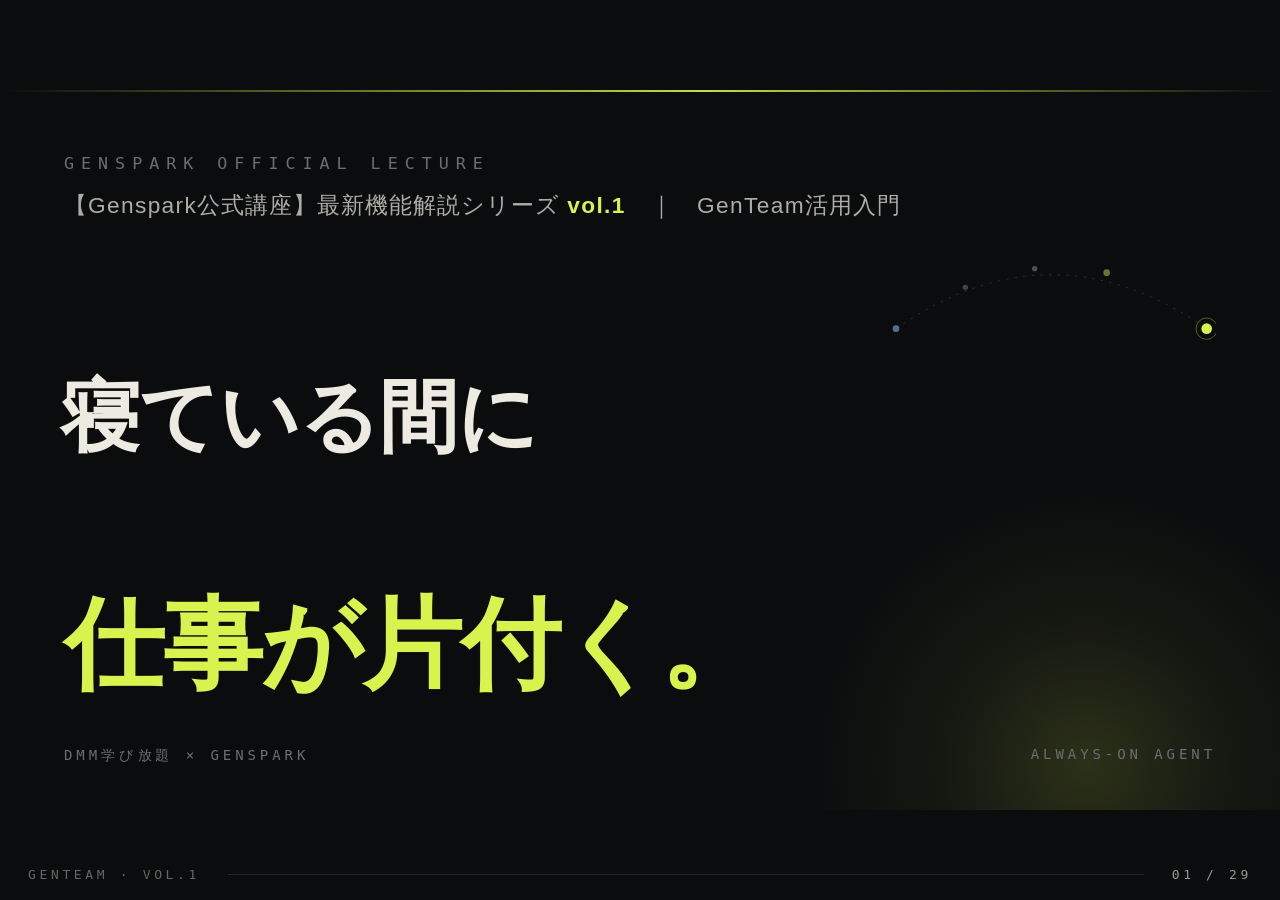
==== commit f3ff0ee7: "update: タイトル確定／LINEオープンチャットQR2点を最終ページに追加／全体のアニメーション強化" ====
--- a/dmm-vol1-20261117/index.html
+++ b/dmm-vol1-20261117/index.html
@@ -4,7 +4,7 @@
 <meta charset="utf-8">
 <meta name="robots" content="noindex">
 <meta name="viewport" content="width=device-width, initial-scale=1">
-<title>【Genspark公式講座】最新機能解説シリーズvol.1｜常時稼働型AIエージェントで寝てる間に</title>
+<title>寝ている間に仕事が片付く。GenTeam活用入門</title>
 <style>
 
 *{box-sizing:border-box;}
@@ -469,6 +469,18 @@
   @keyframes breathe14{0%,100%{opacity:.35;}50%{opacity:.9;}}
   .sc.go .breathe{animation:breathe14 3.2s ease-in-out infinite;}
 
+
+/* --- 全体のアニメーション強化 --- */
+@keyframes axin{from{opacity:0;transform:translateY(20px);}to{opacity:1;transform:none;}}
+.sc .ax{opacity:0;}
+.sc.go .ax{animation:axin .75s cubic-bezier(.2,.7,.2,1) forwards;animation-delay:var(--d,0s);}
+.slide .slide-container{transform:scale(.988);transition:transform .85s cubic-bezier(.2,.7,.2,1);}
+.slide.active .slide-container{transform:none;}
+@media (prefers-reduced-motion: reduce){
+  .sc .ax{opacity:1;}
+  .sc.go .ax{animation:none;}
+  .slide .slide-container,.slide.active .slide-container{transform:none;transition:none;}
+}
 </style>
 </head>
 <body>
@@ -476,13 +488,13 @@
 <div class="slide-container grid-lines" data-screen-label="03 Cover" style="position:relative; width:1920px; height:1080px; overflow:hidden; background:#0B0C0E;">
 
   <!-- ambient glow, bottom-right -->
-  <div data-object="true" data-object-type="shape" style="position:absolute; left:1180px; top:560px; width:900px; height:900px; z-index:1; background:radial-gradient(circle at 50% 50%, rgba(216,243,78,0.16) 0%, rgba(216,243,78,0.05) 34%, transparent 68%);"></div>
+  <div data-object="true" data-object-type="shape ax" style="--d:0.08s; position:absolute; left:1180px; top:560px; width:900px; height:900px; z-index:1; background:radial-gradient(circle at 50% 50%, rgba(216,243,78,0.16) 0%, rgba(216,243,78,0.05) 34%, transparent 68%);"></div>
 
   <!-- thin top hairline -->
-  <div data-object="true" data-object-type="shape" style="position:absolute; left:0; top:0; width:1920px; height:3px; background:linear-gradient(90deg, rgba(216,243,78,0) 0%, rgba(216,243,78,0.9) 55%, rgba(216,243,78,0) 100%); z-index:5;"></div>
+  <div data-object="true" data-object-type="shape ax" style="--d:0.16s; position:absolute; left:0; top:0; width:1920px; height:3px; background:linear-gradient(90deg, rgba(216,243,78,0) 0%, rgba(216,243,78,0.9) 55%, rgba(216,243,78,0) 100%); z-index:5;"></div>
 
   <!-- eyebrow -->
-  <div data-object="true" data-object-type="textbox" style="position:absolute; left:96px; top:96px; width:1200px; z-index:10; font-family:var(--mono); font-size:25px; letter-spacing:0.42em; text-transform:uppercase; color:var(--muted);">
+  <div data-object="true" data-object-type="textbox ax" style="--d:0.24s; position:absolute; left:96px; top:96px; width:1200px; z-index:10; font-family:var(--mono); font-size:25px; letter-spacing:0.42em; text-transform:uppercase; color:var(--muted);">
     Genspark Official Lecture
   </div>
 
@@ -498,26 +510,26 @@
   </svg>
 
   <!-- series tag -->
-  <div data-object="true" data-object-type="textbox" style="position:absolute; left:96px; top:150px; width:1400px; z-index:10; font-family:var(--jp); font-size:34px; font-weight:500; letter-spacing:0.06em; color:rgba(237,234,226,0.72);">
-    【Genspark公式講座】最新機能解説シリーズ <span style="color:var(--lime); font-weight:700;">vol.1</span>
+  <div data-object="true" data-object-type="textbox ax" style="--d:0.32s; position:absolute; left:96px; top:150px; width:1400px; z-index:10; font-family:var(--jp); font-size:34px; font-weight:500; letter-spacing:0.06em; color:rgba(237,234,226,0.72);">
+    【Genspark公式講座】最新機能解説シリーズ <span style="color:var(--lime); font-weight:700;">vol.1</span>　｜　GenTeam活用入門
   </div>
 
   <!-- hero line 1 -->
-  <div data-object="true" data-object-type="textbox" style="position:absolute; left:92px; top:430px; width:1740px; z-index:10; font-family:var(--jp); font-size:118px; font-weight:900; line-height:1.02; letter-spacing:-0.01em; color:var(--paper);">
-    常時稼働型<br>AIエージェントで
+  <div data-object="true" data-object-type="textbox ax" style="--d:0.40s; position:absolute; left:92px; top:430px; width:1740px; z-index:10; font-family:var(--jp); font-size:118px; font-weight:900; line-height:1.02; letter-spacing:-0.01em; color:var(--paper);">
+    寝ている間に
   </div>
 
   <!-- hero line 2 : the hanging clause -->
-  <div data-object="true" data-object-type="textbox" style="position:absolute; left:96px; top:756px; width:1740px; z-index:10; font-family:var(--jp); font-size:150px; font-weight:900; line-height:1; letter-spacing:-0.015em; color:var(--lime);">
-    寝てる間に<span style="color:rgba(237,234,226,0.35);">——</span>
+  <div data-object="true" data-object-type="textbox ax" style="--d:0.48s; position:absolute; left:96px; top:756px; width:1740px; z-index:10; font-family:var(--jp); font-size:150px; font-weight:900; line-height:1; letter-spacing:-0.015em; color:var(--lime);">
+    仕事が片付く。
   </div>
 
   <!-- bottom meta row -->
-  <div data-object="true" data-object-type="textbox" style="position:absolute; left:96px; top:984px; width:900px; z-index:10; font-family:var(--mono); font-size:21px; letter-spacing:0.28em; text-transform:uppercase; color:var(--muted);">
+  <div data-object="true" data-object-type="textbox ax" style="--d:0.56s; position:absolute; left:96px; top:984px; width:900px; z-index:10; font-family:var(--mono); font-size:21px; letter-spacing:0.28em; text-transform:uppercase; color:var(--muted);">
     DMM学び放題 × Genspark
   </div>
 
-  <div data-object="true" data-object-type="textbox" style="position:absolute; left:1360px; top:984px; width:464px; z-index:10; text-align:right; font-family:var(--mono); font-size:21px; letter-spacing:0.28em; text-transform:uppercase; color:var(--muted);">
+  <div data-object="true" data-object-type="textbox ax" style="--d:0.64s; position:absolute; left:1360px; top:984px; width:464px; z-index:10; text-align:right; font-family:var(--mono); font-size:21px; letter-spacing:0.28em; text-transform:uppercase; color:var(--muted);">
     Always-On Agent
   </div>
 
@@ -526,7 +538,7 @@
 <div class="slide-container sc" data-screen-label="01 Poll — which AI" style="position:relative; width:1920px; height:1080px; overflow:hidden; background:#0B0C0E;">
 
   <!-- glow -->
-  <div data-object="true" data-object-type="shape" style="position:absolute; left:1150px; top:180px; width:720px; height:520px; background:radial-gradient(circle at 50% 45%, rgba(201,166,255,0.12) 0%, transparent 65%); z-index:1;"></div>
+  <div data-object="true" data-object-type="shape ax" style="--d:0.00s; position:absolute; left:1150px; top:180px; width:720px; height:520px; background:radial-gradient(circle at 50% 45%, rgba(201,166,255,0.12) 0%, transparent 65%); z-index:1;"></div>
 
   <!-- LIVE tag -->
   <div data-object="true" data-object-type="textbox rv" style="--d:.05s; position:absolute; left:96px; top:88px; width:900px; z-index:10; display:flex; align-items:center; gap:20px;">
@@ -535,7 +547,7 @@
   </div>
 
   <!-- ghost Q mark -->
-  <div data-object="true" data-object-type="textbox" style="position:absolute; left:1420px; top:120px; width:460px; height:460px; z-index:1; overflow:hidden; font-family:var(--mono); font-size:440px; font-weight:600; line-height:0.9; color:transparent; -webkit-text-stroke:1.5px rgba(237,234,226,0.08); letter-spacing:-0.04em;">?</div>
+  <div data-object="true" data-object-type="textbox ax" style="--d:0.08s; position:absolute; left:1420px; top:120px; width:460px; height:460px; z-index:1; overflow:hidden; font-family:var(--mono); font-size:440px; font-weight:600; line-height:0.9; color:transparent; -webkit-text-stroke:1.5px rgba(237,234,226,0.08); letter-spacing:-0.04em;">?</div>
 
   <!-- headline -->
   <div data-object="true" data-object-type="textbox rv" style="--d:.25s; position:absolute; left:92px; top:230px; width:1740px; z-index:10; font-size:96px; font-weight:900; line-height:1.12; letter-spacing:-0.012em; color:var(--paper);">
@@ -591,7 +603,7 @@
 <div class="slide-container sc" data-screen-label="02 Poll — which tool" style="position:relative; width:1920px; height:1080px; overflow:hidden; background:#0B0C0E;">
 
   <!-- glow -->
-  <div data-object="true" data-object-type="shape" style="position:absolute; left:1180px; top:200px; width:680px; height:500px; background:radial-gradient(circle at 50% 45%, rgba(255,138,92,0.12) 0%, transparent 65%); z-index:1;"></div>
+  <div data-object="true" data-object-type="shape ax" style="--d:0.16s; position:absolute; left:1180px; top:200px; width:680px; height:500px; background:radial-gradient(circle at 50% 45%, rgba(255,138,92,0.12) 0%, transparent 65%); z-index:1;"></div>
 
   <!-- LIVE tag -->
   <div data-object="true" data-object-type="textbox rv" style="--d:.05s; position:absolute; left:96px; top:88px; width:900px; z-index:10; display:flex; align-items:center; gap:20px;">
@@ -600,7 +612,7 @@
   </div>
 
   <!-- ghost hash, right -->
-  <div data-object="true" data-object-type="textbox" style="position:absolute; left:1440px; top:140px; width:440px; height:440px; z-index:1; overflow:hidden; font-family:var(--mono); font-size:420px; font-weight:600; line-height:0.9; color:transparent; -webkit-text-stroke:1.5px rgba(237,234,226,0.08); letter-spacing:-0.04em;">#</div>
+  <div data-object="true" data-object-type="textbox ax" style="--d:0.24s; position:absolute; left:1440px; top:140px; width:440px; height:440px; z-index:1; overflow:hidden; font-family:var(--mono); font-size:420px; font-weight:600; line-height:0.9; color:transparent; -webkit-text-stroke:1.5px rgba(237,234,226,0.08); letter-spacing:-0.04em;">#</div>
 
   <!-- headline -->
   <div data-object="true" data-object-type="textbox rv" style="--d:.25s; position:absolute; left:92px; top:230px; width:1740px; z-index:10; font-size:96px; font-weight:900; line-height:1.12; letter-spacing:-0.012em; color:var(--paper);">
@@ -656,10 +668,10 @@
 <div class="slide-container sc" data-screen-label="12 Speaker — roles" style="position:relative; width:1920px; height:1080px; overflow:hidden; background:#0B0C0E;">
 
   <!-- lime corner block -->
-  <div data-object="true" data-object-type="shape" style="position:absolute; left:1656px; top:0; width:264px; height:14px; background:var(--lime); z-index:5;"></div>
+  <div data-object="true" data-object-type="shape ax" style="--d:0.32s; position:absolute; left:1656px; top:0; width:264px; height:14px; background:var(--lime); z-index:5;"></div>
 
   <!-- faint grid texture right -->
-  <div data-object="true" data-object-type="shape" style="position:absolute; left:1240px; top:180px; width:560px; height:560px; background-image:linear-gradient(rgba(237,234,226,0.05) 1px,transparent 1px),linear-gradient(90deg,rgba(237,234,226,0.05) 1px,transparent 1px); background-size:40px 40px; z-index:1;"></div>
+  <div data-object="true" data-object-type="shape ax" style="--d:0.40s; position:absolute; left:1240px; top:180px; width:560px; height:560px; background-image:linear-gradient(rgba(237,234,226,0.05) 1px,transparent 1px),linear-gradient(90deg,rgba(237,234,226,0.05) 1px,transparent 1px); background-size:40px 40px; z-index:1;"></div>
 
   <!-- tag -->
   <div data-object="true" data-object-type="textbox rv" style="--d:.05s; position:absolute; left:96px; top:96px; width:1000px; z-index:10; font-family:var(--mono); font-size:24px; letter-spacing:0.42em; text-transform:uppercase; color:var(--muted);">
@@ -718,13 +730,13 @@
   </div>
 
   <!-- right zone: two observed scenes -->
-  <div data-object="true" data-object-type="shape" style="position:absolute; left:1330px; top:280px; width:494px; height:210px; border-left:4px solid rgba(138,184,255,0.6); background:rgba(138,184,255,0.05); border-radius:0 8px 8px 0; z-index:2;"></div>
+  <div data-object="true" data-object-type="shape ax" style="--d:0.48s; position:absolute; left:1330px; top:280px; width:494px; height:210px; border-left:4px solid rgba(138,184,255,0.6); background:rgba(138,184,255,0.05); border-radius:0 8px 8px 0; z-index:2;"></div>
   <div data-object="true" data-object-type="textbox rv" style="--d:.7s; position:absolute; left:1378px; top:310px; width:420px; z-index:10;">
     <div style="font-family:var(--mono); font-size:20px; letter-spacing:0.28em; text-transform:uppercase; color:rgba(138,184,255,0.8); margin-bottom:14px;">場面1</div>
     <div style="font-size:38px; font-weight:700; color:var(--paper); line-height:1.4;">社長のスキマ時間</div>
   </div>
 
-  <div data-object="true" data-object-type="shape" style="position:absolute; left:1330px; top:540px; width:494px; height:210px; border-left:4px solid rgba(255,138,92,0.6); background:rgba(255,138,92,0.05); border-radius:0 8px 8px 0; z-index:2;"></div>
+  <div data-object="true" data-object-type="shape ax" style="--d:0.56s; position:absolute; left:1330px; top:540px; width:494px; height:210px; border-left:4px solid rgba(255,138,92,0.6); background:rgba(255,138,92,0.05); border-radius:0 8px 8px 0; z-index:2;"></div>
   <div data-object="true" data-object-type="textbox rv" style="--d:.9s; position:absolute; left:1378px; top:570px; width:420px; z-index:10;">
     <div style="font-family:var(--mono); font-size:20px; letter-spacing:0.28em; text-transform:uppercase; color:rgba(255,138,92,0.8); margin-bottom:14px;">場面2</div>
     <div style="font-size:38px; font-weight:700; color:var(--paper); line-height:1.4;">人手が足りない現場</div>
@@ -745,7 +757,7 @@
 <div class="slide-container sc" data-screen-label="14 Speaker — why" style="position:relative; width:1920px; height:1080px; overflow:hidden; background:#0B0C0E;">
 
   <!-- glow -->
-  <div data-object="true" data-object-type="shape" style="position:absolute; left:1050px; top:180px; width:760px; height:620px; background:radial-gradient(circle at 50% 45%, rgba(216,243,78,0.11) 0%, transparent 65%); z-index:1;"></div>
+  <div data-object="true" data-object-type="shape ax" style="--d:0.64s; position:absolute; left:1050px; top:180px; width:760px; height:620px; background:radial-gradient(circle at 50% 45%, rgba(216,243,78,0.11) 0%, transparent 65%); z-index:1;"></div>
 
   <!-- tag -->
   <div data-object="true" data-object-type="textbox rv" style="--d:.05s; position:absolute; left:96px; top:96px; width:1000px; z-index:10; font-family:var(--mono); font-size:24px; letter-spacing:0.42em; text-transform:uppercase; color:var(--muted);">
@@ -791,7 +803,7 @@
 <div class="slide-container sc" data-screen-label="15 Why you" style="position:relative; width:1920px; height:1080px; overflow:hidden; background:#0B0C0E;">
 
   <!-- glow -->
-  <div data-object="true" data-object-type="shape" style="position:absolute; left:1080px; top:300px; width:700px; height:500px; background:radial-gradient(circle at 50% 50%, rgba(216,243,78,0.10) 0%, transparent 65%); z-index:1;"></div>
+  <div data-object="true" data-object-type="shape ax" style="--d:0.00s; position:absolute; left:1080px; top:300px; width:700px; height:500px; background:radial-gradient(circle at 50% 50%, rgba(216,243,78,0.10) 0%, transparent 65%); z-index:1;"></div>
 
   <!-- tag -->
   <div data-object="true" data-object-type="textbox rv" style="--d:.05s; position:absolute; left:96px; top:96px; width:1000px; z-index:10; font-family:var(--mono); font-size:24px; letter-spacing:0.42em; text-transform:uppercase; color:var(--muted);">
@@ -824,8 +836,8 @@
 
   <!-- center target ring -->
   <div data-object="true" data-object-type="shape glowy" style="--d:1.35s; position:absolute; left:1568px; top:520px; width:150px; height:150px; border-radius:50%; border:2px solid rgba(216,243,78,0.55); z-index:3;"></div>
-  <div data-object="true" data-object-type="shape" style="--d:1.45s; position:absolute; left:1606px; top:558px; width:74px; height:74px; border-radius:50%; background:rgba(216,243,78,0.16); z-index:3;"></div>
-  <div data-object="true" data-object-type="shape" style="--d:1.55s; position:absolute; left:1634px; top:586px; width:18px; height:18px; border-radius:50%; background:var(--lime); z-index:4;"></div>
+  <div data-object="true" data-object-type="shape ax" style="--d:1.45s; position:absolute; left:1606px; top:558px; width:74px; height:74px; border-radius:50%; background:rgba(216,243,78,0.16); z-index:3;"></div>
+  <div data-object="true" data-object-type="shape ax" style="--d:1.55s; position:absolute; left:1634px; top:586px; width:18px; height:18px; border-radius:50%; background:var(--lime); z-index:4;"></div>
 
   <!-- supporting line -->
   <div data-object="true" data-object-type="textbox rv" style="--d:1.7s; position:absolute; left:96px; top:790px; width:1500px; z-index:10; font-size:40px; font-weight:400; line-height:1.7; color:rgba(237,234,226,0.7);">
@@ -842,9 +854,9 @@
 <div class="slide-container sc" data-screen-label="04 Hook — dawn" style="position:relative; width:1920px; height:1080px; overflow:hidden; background:#0B0C0E;">
 
   <!-- dawn glow, low-left -->
-  <div data-object="true" data-object-type="shape" style="position:absolute; left:-260px; top:560px; width:1000px; height:640px; background:radial-gradient(circle at 35% 45%, rgba(216,243,78,0.14) 0%, rgba(216,243,78,0.04) 40%, transparent 68%); z-index:1;"></div>
+  <div data-object="true" data-object-type="shape ax" style="--d:0.24s; position:absolute; left:-260px; top:560px; width:1000px; height:640px; background:radial-gradient(circle at 35% 45%, rgba(216,243,78,0.14) 0%, rgba(216,243,78,0.04) 40%, transparent 68%); z-index:1;"></div>
   <!-- faint horizon line -->
-  <div data-object="true" data-object-type="shape" style="position:absolute; left:0; top:812px; width:1920px; height:1px; background:linear-gradient(90deg, transparent 0%, rgba(237,234,226,0.14) 45%, transparent 100%); z-index:1;"></div>
+  <div data-object="true" data-object-type="shape ax" style="--d:0.32s; position:absolute; left:0; top:812px; width:1920px; height:1px; background:linear-gradient(90deg, transparent 0%, rgba(237,234,226,0.14) 45%, transparent 100%); z-index:1;"></div>
 
   <!-- tag -->
   <div data-object="true" data-object-type="textbox rv" style="--d:.05s; position:absolute; left:96px; top:96px; width:1000px; z-index:10; font-family:var(--mono); font-size:24px; letter-spacing:0.42em; text-transform:uppercase; color:var(--muted);">
@@ -897,7 +909,7 @@
 <div class="slide-container sc" data-screen-label="05 Genspark overview" style="position:relative; width:1920px; height:1080px; overflow:hidden; background:#0B0C0E;">
 
   <!-- glow -->
-  <div data-object="true" data-object-type="shape" style="position:absolute; left:1150px; top:240px; width:760px; height:560px; background:radial-gradient(circle at 50% 45%, rgba(216,243,78,0.10) 0%, transparent 65%); z-index:1;"></div>
+  <div data-object="true" data-object-type="shape ax" style="--d:0.40s; position:absolute; left:1150px; top:240px; width:760px; height:560px; background:radial-gradient(circle at 50% 45%, rgba(216,243,78,0.10) 0%, transparent 65%); z-index:1;"></div>
 
   <!-- tag -->
   <div data-object="true" data-object-type="textbox rv" style="--d:.05s; position:absolute; left:96px; top:96px; width:1000px; z-index:10; font-family:var(--mono); font-size:24px; letter-spacing:0.42em; text-transform:uppercase; color:var(--muted);">
@@ -947,7 +959,7 @@
 <div class="slide-container sc" data-screen-label="06 Genspark — still running" style="position:relative; width:1920px; height:1080px; overflow:hidden; background:#0B0C0E;">
 
   <!-- glow -->
-  <div data-object="true" data-object-type="shape" style="position:absolute; left:1050px; top:380px; width:760px; height:460px; background:radial-gradient(circle at 50% 50%, rgba(216,243,78,0.10) 0%, transparent 65%); z-index:1;"></div>
+  <div data-object="true" data-object-type="shape ax" style="--d:0.48s; position:absolute; left:1050px; top:380px; width:760px; height:460px; background:radial-gradient(circle at 50% 50%, rgba(216,243,78,0.10) 0%, transparent 65%); z-index:1;"></div>
 
   <!-- tag -->
   <div data-object="true" data-object-type="textbox rv" style="--d:.05s; position:absolute; left:96px; top:96px; width:1000px; z-index:10; font-family:var(--mono); font-size:24px; letter-spacing:0.42em; text-transform:uppercase; color:var(--muted);">
@@ -977,7 +989,7 @@
 
   <!-- RIGHT: work keeps moving -->
   <!-- track -->
-  <div data-object="true" data-object-type="shape" style="position:absolute; left:680px; top:600px; width:1144px; height:10px; background:rgba(237,234,226,0.08); border-radius:5px; z-index:2;"></div>
+  <div data-object="true" data-object-type="shape ax" style="--d:0.56s; position:absolute; left:680px; top:600px; width:1144px; height:10px; background:rgba(237,234,226,0.08); border-radius:5px; z-index:2;"></div>
   <!-- filling bar -->
   <div data-object="true" data-object-type="shape bar" style="--d:1.0s; --w:82%; position:absolute; left:680px; top:600px; height:10px; background:linear-gradient(90deg, rgba(216,243,78,0.95), rgba(216,243,78,0.35)); border-radius:5px; z-index:3;"></div>
 
@@ -1004,9 +1016,9 @@
 <div class="slide-container sc" data-screen-label="07 Definition" style="position:relative; width:1920px; height:1080px; overflow:hidden; background:#0B0C0E;">
 
   <!-- right zone tint -->
-  <div data-object="true" data-object-type="shape" style="position:absolute; left:1180px; top:0; width:740px; height:1080px; background:linear-gradient(90deg, rgba(216,243,78,0) 0%, rgba(216,243,78,0.05) 100%); z-index:1;"></div>
+  <div data-object="true" data-object-type="shape ax" style="--d:0.64s; position:absolute; left:1180px; top:0; width:740px; height:1080px; background:linear-gradient(90deg, rgba(216,243,78,0) 0%, rgba(216,243,78,0.05) 100%); z-index:1;"></div>
   <!-- divider hairline -->
-  <div data-object="true" data-object-type="shape" style="position:absolute; left:1120px; top:270px; width:2px; height:430px; background:linear-gradient(180deg, rgba(237,234,226,0) 0%, rgba(237,234,226,0.28) 50%, rgba(237,234,226,0) 100%); z-index:2;"></div>
+  <div data-object="true" data-object-type="shape ax" style="--d:0.00s; position:absolute; left:1120px; top:270px; width:2px; height:430px; background:linear-gradient(180deg, rgba(237,234,226,0) 0%, rgba(237,234,226,0.28) 50%, rgba(237,234,226,0) 100%); z-index:2;"></div>
 
   <!-- tag -->
   <div data-object="true" data-object-type="textbox rv" style="--d:.05s; position:absolute; left:96px; top:96px; width:1000px; z-index:10; font-family:var(--mono); font-size:24px; letter-spacing:0.42em; text-transform:uppercase; color:var(--muted);">
@@ -1066,7 +1078,7 @@
 <div class="slide-container sc" data-screen-label="08 Vocab — agent" style="position:relative; width:1920px; height:1080px; overflow:hidden; background:#0B0C0E;">
 
   <!-- glow -->
-  <div data-object="true" data-object-type="shape" style="position:absolute; left:1150px; top:300px; width:640px; height:460px; background:radial-gradient(circle at 50% 50%, rgba(138,184,255,0.10) 0%, transparent 65%); z-index:1;"></div>
+  <div data-object="true" data-object-type="shape ax" style="--d:0.08s; position:absolute; left:1150px; top:300px; width:640px; height:460px; background:radial-gradient(circle at 50% 50%, rgba(138,184,255,0.10) 0%, transparent 65%); z-index:1;"></div>
 
   <!-- tag -->
   <div data-object="true" data-object-type="textbox rv" style="--d:.05s; position:absolute; left:96px; top:96px; width:1000px; z-index:10; font-family:var(--mono); font-size:24px; letter-spacing:0.42em; text-transform:uppercase; color:var(--muted);">
@@ -1125,8 +1137,8 @@
 <div class="slide-container sc" data-screen-label="09 Vocab — always-on" style="position:relative; width:1920px; height:1080px; overflow:hidden; background:#0B0C0E;">
 
   <!-- night glow -->
-  <div data-object="true" data-object-type="shape" style="position:absolute; left:-180px; top:420px; width:900px; height:560px; background:radial-gradient(circle at 40% 45%, rgba(138,184,255,0.10) 0%, transparent 65%); z-index:1;"></div>
-  <div data-object="true" data-object-type="shape" style="position:absolute; left:1240px; top:460px; width:760px; height:520px; background:radial-gradient(circle at 50% 50%, rgba(216,243,78,0.12) 0%, transparent 65%); z-index:1;"></div>
+  <div data-object="true" data-object-type="shape ax" style="--d:0.16s; position:absolute; left:-180px; top:420px; width:900px; height:560px; background:radial-gradient(circle at 40% 45%, rgba(138,184,255,0.10) 0%, transparent 65%); z-index:1;"></div>
+  <div data-object="true" data-object-type="shape ax" style="--d:0.24s; position:absolute; left:1240px; top:460px; width:760px; height:520px; background:radial-gradient(circle at 50% 50%, rgba(216,243,78,0.12) 0%, transparent 65%); z-index:1;"></div>
 
   <!-- tag -->
   <div data-object="true" data-object-type="textbox rv" style="--d:.05s; position:absolute; left:96px; top:96px; width:1000px; z-index:10; font-family:var(--mono); font-size:24px; letter-spacing:0.42em; text-transform:uppercase; color:var(--muted);">
@@ -1166,7 +1178,7 @@
   </div>
 
   <!-- progress bar under arc -->
-  <div data-object="true" data-object-type="shape" style="position:absolute; left:96px; top:868px; width:1728px; height:6px; background:rgba(237,234,226,0.08); border-radius:3px; z-index:2;"></div>
+  <div data-object="true" data-object-type="shape ax" style="--d:0.32s; position:absolute; left:96px; top:868px; width:1728px; height:6px; background:rgba(237,234,226,0.08); border-radius:3px; z-index:2;"></div>
   <div data-object="true" data-object-type="shape bar" style="--d:1.15s; --w:100%; position:absolute; left:96px; top:868px; height:6px; background:linear-gradient(90deg, rgba(138,184,255,0.85) 0%, rgba(216,243,78,0.9) 100%); border-radius:3px; z-index:3;"></div>
 
   <!-- example -->
@@ -1179,7 +1191,7 @@
 <div class="slide-container sc" data-screen-label="10 Vocab — credits" style="position:relative; width:1920px; height:1080px; overflow:hidden; background:#0B0C0E;">
 
   <!-- glow -->
-  <div data-object="true" data-object-type="shape" style="position:absolute; left:1180px; top:340px; width:600px; height:420px; background:radial-gradient(circle at 50% 50%, rgba(255,138,92,0.10) 0%, transparent 65%); z-index:1;"></div>
+  <div data-object="true" data-object-type="shape ax" style="--d:0.40s; position:absolute; left:1180px; top:340px; width:600px; height:420px; background:radial-gradient(circle at 50% 50%, rgba(255,138,92,0.10) 0%, transparent 65%); z-index:1;"></div>
 
   <!-- tag -->
   <div data-object="true" data-object-type="textbox rv" style="--d:.05s; position:absolute; left:96px; top:96px; width:1000px; z-index:10; font-family:var(--mono); font-size:24px; letter-spacing:0.42em; text-transform:uppercase; color:var(--muted);">
@@ -1201,7 +1213,7 @@
 
   <!-- fuel gauge -->
   <!-- track -->
-  <div data-object="true" data-object-type="shape" style="position:absolute; left:96px; top:668px; width:1300px; height:56px; border:1px solid rgba(237,234,226,0.14); border-radius:28px; background:rgba(237,234,226,0.03); z-index:2;"></div>
+  <div data-object="true" data-object-type="shape ax" style="--d:0.48s; position:absolute; left:96px; top:668px; width:1300px; height:56px; border:1px solid rgba(237,234,226,0.14); border-radius:28px; background:rgba(237,234,226,0.03); z-index:2;"></div>
 
   <!-- consumed segments -->
   <div data-object="true" data-object-type="shape seg" style="--d:.95s; position:absolute; left:104px; top:676px; width:280px; height:40px; border-radius:20px; background:linear-gradient(90deg, rgba(138,184,255,0.75), rgba(138,184,255,0.35)); z-index:3;"></div>
@@ -1232,7 +1244,7 @@
 <div class="slide-container sc" data-screen-label="11 Vocab — chat" style="position:relative; width:1920px; height:1080px; overflow:hidden; background:#0B0C0E;">
 
   <!-- glow -->
-  <div data-object="true" data-object-type="shape" style="position:absolute; left:1100px; top:280px; width:700px; height:520px; background:radial-gradient(circle at 50% 45%, rgba(201,166,255,0.10) 0%, transparent 65%); z-index:1;"></div>
+  <div data-object="true" data-object-type="shape ax" style="--d:0.56s; position:absolute; left:1100px; top:280px; width:700px; height:520px; background:radial-gradient(circle at 50% 45%, rgba(201,166,255,0.10) 0%, transparent 65%); z-index:1;"></div>
 
   <!-- tag -->
   <div data-object="true" data-object-type="textbox rv" style="--d:.05s; position:absolute; left:96px; top:96px; width:1000px; z-index:10; font-family:var(--mono); font-size:24px; letter-spacing:0.42em; text-transform:uppercase; color:var(--muted);">
@@ -1253,7 +1265,7 @@
   </div>
 
   <!-- chat mock: panel -->
-  <div data-object="true" data-object-type="shape" style="position:absolute; left:96px; top:600px; width:1180px; height:252px; border:1px solid rgba(237,234,226,0.12); border-radius:16px; background:rgba(237,234,226,0.025); z-index:2;"></div>
+  <div data-object="true" data-object-type="shape ax" style="--d:0.64s; position:absolute; left:96px; top:600px; width:1180px; height:252px; border:1px solid rgba(237,234,226,0.12); border-radius:16px; background:rgba(237,234,226,0.025); z-index:2;"></div>
 
   <!-- your bubble (right-aligned inside panel) -->
   <div data-object="true" data-object-type="shape msg" style="--d:.9s; position:absolute; left:560px; top:628px; width:684px; height:72px; border-radius:14px 14px 4px 14px; background:rgba(245,239,224,0.10); border:1px solid rgba(245,239,224,0.25); z-index:3;"></div>
@@ -1289,7 +1301,7 @@
 <div class="slide-container sc" data-screen-label="16 GenTeam reveal" style="position:relative; width:1920px; height:1080px; overflow:hidden; background:#0B0C0E;">
 
   <!-- lime glow behind wordmark -->
-  <div data-object="true" data-object-type="shape" style="position:absolute; left:240px; top:180px; width:1100px; height:560px; background:radial-gradient(ellipse at 45% 50%, rgba(216,243,78,0.13) 0%, transparent 65%); z-index:1;"></div>
+  <div data-object="true" data-object-type="shape ax" style="--d:0.00s; position:absolute; left:240px; top:180px; width:1100px; height:560px; background:radial-gradient(ellipse at 45% 50%, rgba(216,243,78,0.13) 0%, transparent 65%); z-index:1;"></div>
 
   <!-- tag -->
   <div data-object="true" data-object-type="textbox rv" style="--d:.05s; position:absolute; left:96px; top:96px; width:1000px; z-index:10; font-family:var(--mono); font-size:24px; letter-spacing:0.42em; text-transform:uppercase; color:var(--muted);">
@@ -1330,7 +1342,7 @@
 <div class="slide-container sc" data-screen-label="17 GenTeam surfaces" style="position:relative; width:1920px; height:1080px; overflow:hidden; background:#0B0C0E;">
 
   <!-- glow -->
-  <div data-object="true" data-object-type="shape" style="position:absolute; left:1080px; top:300px; width:760px; height:520px; background:radial-gradient(circle at 50% 50%, rgba(216,243,78,0.10) 0%, transparent 65%); z-index:1;"></div>
+  <div data-object="true" data-object-type="shape ax" style="--d:0.08s; position:absolute; left:1080px; top:300px; width:760px; height:520px; background:radial-gradient(circle at 50% 50%, rgba(216,243,78,0.10) 0%, transparent 65%); z-index:1;"></div>
 
   <!-- tag -->
   <div data-object="true" data-object-type="textbox rv" style="--d:.05s; position:absolute; left:96px; top:96px; width:1000px; z-index:10; font-family:var(--mono); font-size:24px; letter-spacing:0.42em; text-transform:uppercase; color:var(--muted);">
@@ -1383,7 +1395,7 @@
 <div class="slide-container sc" data-screen-label="18 Super App — prep" style="position:relative; width:1920px; height:1080px; overflow:hidden; background:#0B0C0E;">
 
   <!-- glow -->
-  <div data-object="true" data-object-type="shape" style="position:absolute; left:1120px; top:300px; width:680px; height:480px; background:radial-gradient(circle at 50% 50%, rgba(216,243,78,0.10) 0%, transparent 65%); z-index:1;"></div>
+  <div data-object="true" data-object-type="shape ax" style="--d:0.16s; position:absolute; left:1120px; top:300px; width:680px; height:480px; background:radial-gradient(circle at 50% 50%, rgba(216,243,78,0.10) 0%, transparent 65%); z-index:1;"></div>
 
   <!-- tag -->
   <div data-object="true" data-object-type="textbox rv" style="--d:.05s; position:absolute; left:96px; top:96px; width:1000px; z-index:10; font-family:var(--mono); font-size:24px; letter-spacing:0.42em; text-transform:uppercase; color:var(--muted);">
@@ -1459,7 +1471,7 @@
 
   <!-- arrow 1 -->
   <div data-object="true" data-object-type="shape arrowline" style="--d:.8s; position:absolute; left:560px; top:560px; width:110px; height:3px; background:linear-gradient(90deg, rgba(216,243,78,0.9), rgba(216,243,78,0.1)); z-index:5;"></div>
-  <div data-object="true" data-object-type="shape" style="position:absolute; left:664px; top:553px; width:14px; height:17px; border-left:3px solid rgba(216,243,78,0.7); border-bottom:3px solid rgba(216,243,78,0.7); transform:rotate(-45deg); z-index:5;"></div>
+  <div data-object="true" data-object-type="shape ax" style="--d:0.24s; position:absolute; left:664px; top:553px; width:14px; height:17px; border-left:3px solid rgba(216,243,78,0.7); border-bottom:3px solid rgba(216,243,78,0.7); transform:rotate(-45deg); z-index:5;"></div>
 
   <!-- STEP 2 -->
   <div data-object="true" data-object-type="textbox rv" style="--d:.95s; position:absolute; left:740px; top:470px; width:430px; z-index:10;">
@@ -1469,7 +1481,7 @@
 
   <!-- arrow 2 -->
   <div data-object="true" data-object-type="shape arrowline" style="--d:1.2s; position:absolute; left:1210px; top:560px; width:110px; height:3px; background:linear-gradient(90deg, rgba(216,243,78,0.9), rgba(216,243,78,0.1)); z-index:5;"></div>
-  <div data-object="true" data-object-type="shape" style="position:absolute; left:1314px; top:553px; width:14px; height:17px; border-left:3px solid rgba(216,243,78,0.7); border-bottom:3px solid rgba(216,243,78,0.7); transform:rotate(-45deg); z-index:5;"></div>
+  <div data-object="true" data-object-type="shape ax" style="--d:0.32s; position:absolute; left:1314px; top:553px; width:14px; height:17px; border-left:3px solid rgba(216,243,78,0.7); border-bottom:3px solid rgba(216,243,78,0.7); transform:rotate(-45deg); z-index:5;"></div>
 
   <!-- STEP 3 -->
   <div data-object="true" data-object-type="textbox rv" style="--d:1.35s; position:absolute; left:1390px; top:470px; width:434px; z-index:10;">
@@ -1478,7 +1490,7 @@
   </div>
 
   <!-- role strip under steps -->
-  <div data-object="true" data-object-type="shape" style="position:absolute; left:96px; top:756px; width:1728px; height:120px; background:rgba(237,234,226,0.03); border:1px solid rgba(237,234,226,0.09); border-radius:8px; z-index:2;"></div>
+  <div data-object="true" data-object-type="shape ax" style="--d:0.40s; position:absolute; left:96px; top:756px; width:1728px; height:120px; background:rgba(237,234,226,0.03); border:1px solid rgba(237,234,226,0.09); border-radius:8px; z-index:2;"></div>
 
   <div data-object="true" data-object-type="textbox rv" style="--d:1.55s; position:absolute; left:136px; top:782px; width:280px; z-index:10; font-size:32px; font-weight:700; color:var(--st-memo);">会議メモ</div>
   <div data-object="true" data-object-type="textbox rv" style="--d:1.65s; position:absolute; left:480px; top:782px; width:240px; z-index:10; font-size:32px; font-weight:700; color:var(--st-mail);">メール案</div>
@@ -1496,7 +1508,7 @@
 <div class="slide-container sc" data-screen-label="20 Workshop — make agent" style="position:relative; width:1920px; height:1080px; overflow:hidden; background:#0B0C0E;">
 
   <!-- glow -->
-  <div data-object="true" data-object-type="shape" style="position:absolute; left:1120px; top:220px; width:720px; height:520px; background:radial-gradient(circle at 50% 45%, rgba(216,243,78,0.10) 0%, transparent 65%); z-index:1;"></div>
+  <div data-object="true" data-object-type="shape ax" style="--d:0.48s; position:absolute; left:1120px; top:220px; width:720px; height:520px; background:radial-gradient(circle at 50% 45%, rgba(216,243,78,0.10) 0%, transparent 65%); z-index:1;"></div>
 
   <!-- tag -->
   <div data-object="true" data-object-type="textbox rv" style="--d:.05s; position:absolute; left:96px; top:96px; width:1000px; z-index:10; font-family:var(--mono); font-size:24px; letter-spacing:0.42em; text-transform:uppercase; color:var(--muted);">
@@ -1516,7 +1528,7 @@
   </div>
 
   <div data-object="true" data-object-type="shape arrowline" style="--d:.85s; position:absolute; left:520px; top:548px; width:96px; height:3px; background:linear-gradient(90deg, rgba(216,243,78,0.9), rgba(216,243,78,0.1)); z-index:5;"></div>
-  <div data-object="true" data-object-type="shape" style="position:absolute; left:610px; top:541px; width:13px; height:16px; border-left:3px solid rgba(216,243,78,0.7); border-bottom:3px solid rgba(216,243,78,0.7); transform:rotate(-45deg); z-index:5;"></div>
+  <div data-object="true" data-object-type="shape ax" style="--d:0.56s; position:absolute; left:610px; top:541px; width:13px; height:16px; border-left:3px solid rgba(216,243,78,0.7); border-bottom:3px solid rgba(216,243,78,0.7); transform:rotate(-45deg); z-index:5;"></div>
 
   <!-- step 2 -->
   <div data-object="true" data-object-type="textbox rv" style="--d:1.0s; position:absolute; left:672px; top:470px; width:400px; z-index:10;">
@@ -1525,7 +1537,7 @@
   </div>
 
   <div data-object="true" data-object-type="shape arrowline" style="--d:1.25s; position:absolute; left:1104px; top:548px; width:96px; height:3px; background:linear-gradient(90deg, rgba(216,243,78,0.9), rgba(216,243,78,0.1)); z-index:5;"></div>
-  <div data-object="true" data-object-type="shape" style="position:absolute; left:1194px; top:541px; width:13px; height:16px; border-left:3px solid rgba(216,243,78,0.7); border-bottom:3px solid rgba(216,243,78,0.7); transform:rotate(-45deg); z-index:5;"></div>
+  <div data-object="true" data-object-type="shape ax" style="--d:0.64s; position:absolute; left:1194px; top:541px; width:13px; height:16px; border-left:3px solid rgba(216,243,78,0.7); border-bottom:3px solid rgba(216,243,78,0.7); transform:rotate(-45deg); z-index:5;"></div>
 
   <!-- step 3 -->
   <div data-object="true" data-object-type="textbox rv" style="--d:1.4s; position:absolute; left:1256px; top:470px; width:470px; z-index:10;">
@@ -1569,8 +1581,8 @@
   </div>
 
   <!-- branching lines -->
-  <div data-object="true" data-object-type="shape" style="position:absolute; left:736px; top:502px; width:70px; height:2px; background:rgba(216,243,78,0.6); z-index:4;"></div>
-  <div data-object="true" data-object-type="shape" style="position:absolute; left:806px; top:330px; width:2px; height:380px; background:linear-gradient(180deg, rgba(216,243,78,0.55), rgba(216,243,78,0.15)); z-index:4;"></div>
+  <div data-object="true" data-object-type="shape ax" style="--d:0.00s; position:absolute; left:736px; top:502px; width:70px; height:2px; background:rgba(216,243,78,0.6); z-index:4;"></div>
+  <div data-object="true" data-object-type="shape ax" style="--d:0.08s; position:absolute; left:806px; top:330px; width:2px; height:380px; background:linear-gradient(180deg, rgba(216,243,78,0.55), rgba(216,243,78,0.15)); z-index:4;"></div>
 
   <!-- four lanes -->
   <!-- lane 1 -->
@@ -1620,7 +1632,7 @@
 <div class="slide-container sc" data-screen-label="22 Live demo" style="position:relative; width:1920px; height:1080px; overflow:hidden; background:#0B0C0E;">
 
   <!-- lime strip top -->
-  <div data-object="true" data-object-type="shape" style="position:absolute; left:0; top:0; width:1920px; height:14px; background:linear-gradient(90deg, var(--lime) 0%, rgba(216,243,78,0.15) 60%, transparent 100%); z-index:5;"></div>
+  <div data-object="true" data-object-type="shape ax" style="--d:0.16s; position:absolute; left:0; top:0; width:1920px; height:14px; background:linear-gradient(90deg, var(--lime) 0%, rgba(216,243,78,0.15) 60%, transparent 100%); z-index:5;"></div>
 
   <!-- LIVE tag -->
   <div data-object="true" data-object-type="textbox rv" style="--d:.05s; position:absolute; left:96px; top:88px; width:700px; z-index:10; display:flex; align-items:center; gap:20px;">
@@ -1692,16 +1704,16 @@
 
   <!-- progress rows -->
   <!-- row bg tracks -->
-  <div data-object="true" data-object-type="shape" style="position:absolute; left:96px; top:470px; width:1300px; height:6px; background:rgba(237,234,226,0.08); border-radius:3px; z-index:2;"></div>
+  <div data-object="true" data-object-type="shape ax" style="--d:0.24s; position:absolute; left:96px; top:470px; width:1300px; height:6px; background:rgba(237,234,226,0.08); border-radius:3px; z-index:2;"></div>
   <div data-object="true" data-object-type="shape bar" style="--d:.6s; --w:100%; position:absolute; left:96px; top:470px; width:0px; height:6px; background:linear-gradient(90deg, rgba(138,184,255,0.9), rgba(138,184,255,0.4)); border-radius:3px; z-index:3;"></div>
 
-  <div data-object="true" data-object-type="shape" style="position:absolute; left:96px; top:570px; width:1300px; height:6px; background:rgba(237,234,226,0.08); border-radius:3px; z-index:2;"></div>
+  <div data-object="true" data-object-type="shape ax" style="--d:0.32s; position:absolute; left:96px; top:570px; width:1300px; height:6px; background:rgba(237,234,226,0.08); border-radius:3px; z-index:2;"></div>
   <div data-object="true" data-object-type="shape bar" style="--d:.8s; --w:86%; position:absolute; left:96px; top:570px; width:0px; height:6px; background:linear-gradient(90deg, rgba(216,243,78,0.9), rgba(216,243,78,0.4)); border-radius:3px; z-index:3;"></div>
 
-  <div data-object="true" data-object-type="shape" style="position:absolute; left:96px; top:670px; width:1300px; height:6px; background:rgba(237,234,226,0.08); border-radius:3px; z-index:2;"></div>
+  <div data-object="true" data-object-type="shape ax" style="--d:0.40s; position:absolute; left:96px; top:670px; width:1300px; height:6px; background:rgba(237,234,226,0.08); border-radius:3px; z-index:2;"></div>
   <div data-object="true" data-object-type="shape bar" style="--d:1.0s; --w:64%; position:absolute; left:96px; top:670px; width:0px; height:6px; background:linear-gradient(90deg, rgba(255,138,92,0.9), rgba(255,138,92,0.4)); border-radius:3px; z-index:3;"></div>
 
-  <div data-object="true" data-object-type="shape" style="position:absolute; left:96px; top:770px; width:1300px; height:6px; background:rgba(237,234,226,0.08); border-radius:3px; z-index:2;"></div>
+  <div data-object="true" data-object-type="shape ax" style="--d:0.48s; position:absolute; left:96px; top:770px; width:1300px; height:6px; background:rgba(237,234,226,0.08); border-radius:3px; z-index:2;"></div>
   <div data-object="true" data-object-type="shape bar" style="--d:1.2s; --w:42%; position:absolute; left:96px; top:770px; width:0px; height:6px; background:linear-gradient(90deg, rgba(201,166,255,0.9), rgba(201,166,255,0.4)); border-radius:3px; z-index:3;"></div>
 
   <!-- row labels -->
@@ -1725,7 +1737,7 @@
 <div class="slide-container sc" data-screen-label="24 Morning thread" style="position:relative; width:1920px; height:1080px; overflow:hidden; background:#0B0C0E;">
 
   <!-- dawn glow, left edge -->
-  <div data-object="true" data-object-type="shape" style="position:absolute; left:-200px; top:500px; width:900px; height:600px; background:radial-gradient(circle at 30% 40%, rgba(216,243,78,0.10) 0%, transparent 65%); z-index:1;"></div>
+  <div data-object="true" data-object-type="shape ax" style="--d:0.56s; position:absolute; left:-200px; top:500px; width:900px; height:600px; background:radial-gradient(circle at 30% 40%, rgba(216,243,78,0.10) 0%, transparent 65%); z-index:1;"></div>
 
   <!-- tag -->
   <div data-object="true" data-object-type="textbox rv" style="--d:.05s; position:absolute; left:96px; top:96px; width:1000px; z-index:10; font-family:var(--mono); font-size:24px; letter-spacing:0.42em; text-transform:uppercase; color:var(--muted);">
@@ -1786,7 +1798,7 @@
 <div class="slide-container sc" data-screen-label="25 Human approval" style="position:relative; width:1920px; height:1080px; overflow:hidden; background:#0B0C0E;">
 
   <!-- glow -->
-  <div data-object="true" data-object-type="shape" style="position:absolute; left:1100px; top:200px; width:700px; height:600px; background:radial-gradient(circle at 50% 45%, rgba(216,243,78,0.12) 0%, transparent 65%); z-index:1;"></div>
+  <div data-object="true" data-object-type="shape ax" style="--d:0.64s; position:absolute; left:1100px; top:200px; width:700px; height:600px; background:radial-gradient(circle at 50% 45%, rgba(216,243,78,0.12) 0%, transparent 65%); z-index:1;"></div>
 
   <!-- tag -->
   <div data-object="true" data-object-type="textbox rv" style="--d:.05s; position:absolute; left:96px; top:96px; width:1000px; z-index:10; font-family:var(--mono); font-size:24px; letter-spacing:0.42em; text-transform:uppercase; color:var(--muted);">
@@ -1885,11 +1897,11 @@
   </div>
 
   <!-- shrink bars: wait/switch shrink, keep holds -->
-  <div data-object="true" data-object-type="shape" style="position:absolute; left:96px; top:706px; width:480px; height:6px; background:rgba(237,234,226,0.08); border-radius:3px; z-index:2;"></div>
+  <div data-object="true" data-object-type="shape ax" style="--d:0.00s; position:absolute; left:96px; top:706px; width:480px; height:6px; background:rgba(237,234,226,0.08); border-radius:3px; z-index:2;"></div>
   <div data-object="true" data-object-type="shape rv" style="--d:1.3s; position:absolute; left:96px; top:706px; width:216px; height:6px; background:linear-gradient(90deg, rgba(138,184,255,0.8), rgba(138,184,255,0.2)); border-radius:3px; z-index:3;"></div>
-  <div data-object="true" data-object-type="shape" style="position:absolute; left:640px; top:706px; width:480px; height:6px; background:rgba(237,234,226,0.08); border-radius:3px; z-index:2;"></div>
+  <div data-object="true" data-object-type="shape ax" style="--d:0.08s; position:absolute; left:640px; top:706px; width:480px; height:6px; background:rgba(237,234,226,0.08); border-radius:3px; z-index:2;"></div>
   <div data-object="true" data-object-type="shape rv" style="--d:1.42s; position:absolute; left:640px; top:706px; width:150px; height:6px; background:linear-gradient(90deg, rgba(255,138,92,0.8), rgba(255,138,92,0.2)); border-radius:3px; z-index:3;"></div>
-  <div data-object="true" data-object-type="shape" style="position:absolute; left:1184px; top:706px; width:540px; height:6px; background:rgba(237,234,226,0.08); border-radius:3px; z-index:2;"></div>
+  <div data-object="true" data-object-type="shape ax" style="--d:0.16s; position:absolute; left:1184px; top:706px; width:540px; height:6px; background:rgba(237,234,226,0.08); border-radius:3px; z-index:2;"></div>
   <div data-object="true" data-object-type="shape rv" style="--d:1.54s; position:absolute; left:1184px; top:706px; width:540px; height:6px; background:linear-gradient(90deg, rgba(216,243,78,0.9), rgba(216,243,78,0.35)); border-radius:3px; z-index:3;"></div>
 
   <!-- three micro-points -->
@@ -1916,13 +1928,13 @@
 <div class="slide-container sc" data-screen-label="28 Genspark events" style="position:relative; width:1920px; height:1080px; overflow:hidden; background:#0B0C0E;">
 
   <!-- glow -->
-  <div data-object="true" data-object-type="shape" style="position:absolute; left:1120px; top:260px; width:720px; height:520px; background:radial-gradient(circle at 50% 45%, rgba(216,243,78,0.12) 0%, transparent 65%); z-index:1;"></div>
+  <div data-object="true" data-object-type="shape ax" style="--d:0.24s; position:absolute; left:1120px; top:260px; width:720px; height:520px; background:radial-gradient(circle at 50% 45%, rgba(216,243,78,0.12) 0%, transparent 65%); z-index:1;"></div>
 
   <!-- lime corner block -->
   <div data-object="true" data-object-type="shape breathe" style="position:absolute; left:0; top:0; width:264px; height:14px; background:var(--lime); z-index:5;"></div>
 
   <!-- ghost plus, right -->
-  <div data-object="true" data-object-type="textbox" style="position:absolute; left:1400px; top:120px; width:460px; height:460px; z-index:1; overflow:hidden; font-family:var(--mono); font-size:440px; font-weight:600; line-height:0.9; color:transparent; -webkit-text-stroke:1.5px rgba(237,234,226,0.08); letter-spacing:-0.04em;">+</div>
+  <div data-object="true" data-object-type="textbox ax" style="--d:0.32s; position:absolute; left:1400px; top:120px; width:460px; height:460px; z-index:1; overflow:hidden; font-family:var(--mono); font-size:440px; font-weight:600; line-height:0.9; color:transparent; -webkit-text-stroke:1.5px rgba(237,234,226,0.08); letter-spacing:-0.04em;">+</div>
 
   <!-- tag -->
   <div data-object="true" data-object-type="textbox rv" style="--d:.05s; position:absolute; left:96px; top:96px; width:1000px; z-index:10; font-family:var(--mono); font-size:24px; letter-spacing:0.42em; text-transform:uppercase; color:var(--muted);">
@@ -1959,7 +1971,7 @@
 <div class="slide-container sc" data-screen-label="29 Q&amp;A" style="position:relative; width:1920px; height:1080px; overflow:hidden; background:#0B0C0E;">
 
   <!-- oversized ghost Q -->
-  <div data-object="true" data-object-type="textbox" style="position:absolute; left:1050px; top:60px; width:790px; height:900px; z-index:1; overflow:hidden; font-family:var(--mono); font-size:700px; font-weight:600; line-height:0.95; color:transparent; -webkit-text-stroke:1.5px rgba(237,234,226,0.09); letter-spacing:-0.05em;">
+  <div data-object="true" data-object-type="textbox ax" style="--d:0.40s; position:absolute; left:1050px; top:60px; width:790px; height:900px; z-index:1; overflow:hidden; font-family:var(--mono); font-size:700px; font-weight:600; line-height:0.95; color:transparent; -webkit-text-stroke:1.5px rgba(237,234,226,0.09); letter-spacing:-0.05em;">
     ?
   </div>
 
@@ -1972,7 +1984,7 @@
   </div>
 
   <!-- headline -->
-  <div data-object="true" data-object-type="textbox rv" style="--d:.3s; position:absolute; left:92px; top:330px; width:1500px; z-index:10; font-size:150px; font-weight:900; line-height:1.05; letter-spacing:-0.015em; color:var(--paper);">
+  <div data-object="true" data-object-type="textbox rv" style="--d:.3s; position:absolute; left:92px; top:330px; width:1500px; z-index:10; font-size:100px; font-weight:900; line-height:1.05; letter-spacing:-0.015em; color:var(--paper);">
     質問は、<br><span style="color:var(--lime);">いまのうちにどうぞ。</span>
   </div>
 
@@ -1988,6 +2000,29 @@
     Genspark Official Lecture &middot; vol.1 &middot; GenTeam
   </div>
 
+
+  <!-- LINEオープンチャット QR -->
+  <div data-object="true" data-object-type="textbox rv" style="--d:1.45s; position:absolute; left:1180px; top:300px; width:320px; z-index:20; font-family:var(--mono); font-size:21px; letter-spacing:0.16em; color:var(--lime);">
+    GENSPARK
+  </div>
+  <div data-object="true" data-object-type="textbox rv" style="--d:1.45s; position:absolute; left:1180px; top:336px; width:340px; z-index:20; font-size:27px; font-weight:700; color:var(--paper);">
+    Genspark Labs
+  </div>
+  <div data-object="true" data-object-type="shape rv" style="--d:1.45s; position:absolute; left:1180px; top:384px; width:300px; height:300px; background:#fff; border-radius:16px; padding:12px; z-index:20;">
+    <img src="[data-uri]" alt="Genspark Labs" style="width:100%; height:100%; display:block;">
+  </div>
+  <div data-object="true" data-object-type="textbox rv" style="--d:1.60s; position:absolute; left:1530px; top:300px; width:320px; z-index:20; font-family:var(--mono); font-size:21px; letter-spacing:0.16em; color:var(--lime);">
+    GENIUS
+  </div>
+  <div data-object="true" data-object-type="textbox rv" style="--d:1.60s; position:absolute; left:1530px; top:336px; width:340px; z-index:20; font-size:27px; font-weight:700; color:var(--paper);">
+    ソロプレナー東京
+  </div>
+  <div data-object="true" data-object-type="shape rv" style="--d:1.60s; position:absolute; left:1530px; top:384px; width:300px; height:300px; background:#fff; border-radius:16px; padding:12px; z-index:20;">
+    <img src="[data-uri]" alt="ソロプレナー東京" style="width:100%; height:100%; display:block;">
+  </div>
+  <div data-object="true" data-object-type="textbox rv" style="--d:1.75s; position:absolute; left:1180px; top:706px; width:660px; z-index:20; font-size:25px; line-height:1.6; color:rgba(237,234,226,0.72);">
+    新しい機能や次回のイベントは、LINEオープンチャットで<br>先にお知らせしています。
+  </div>
 </div>
 </div>
 <div id="hud">
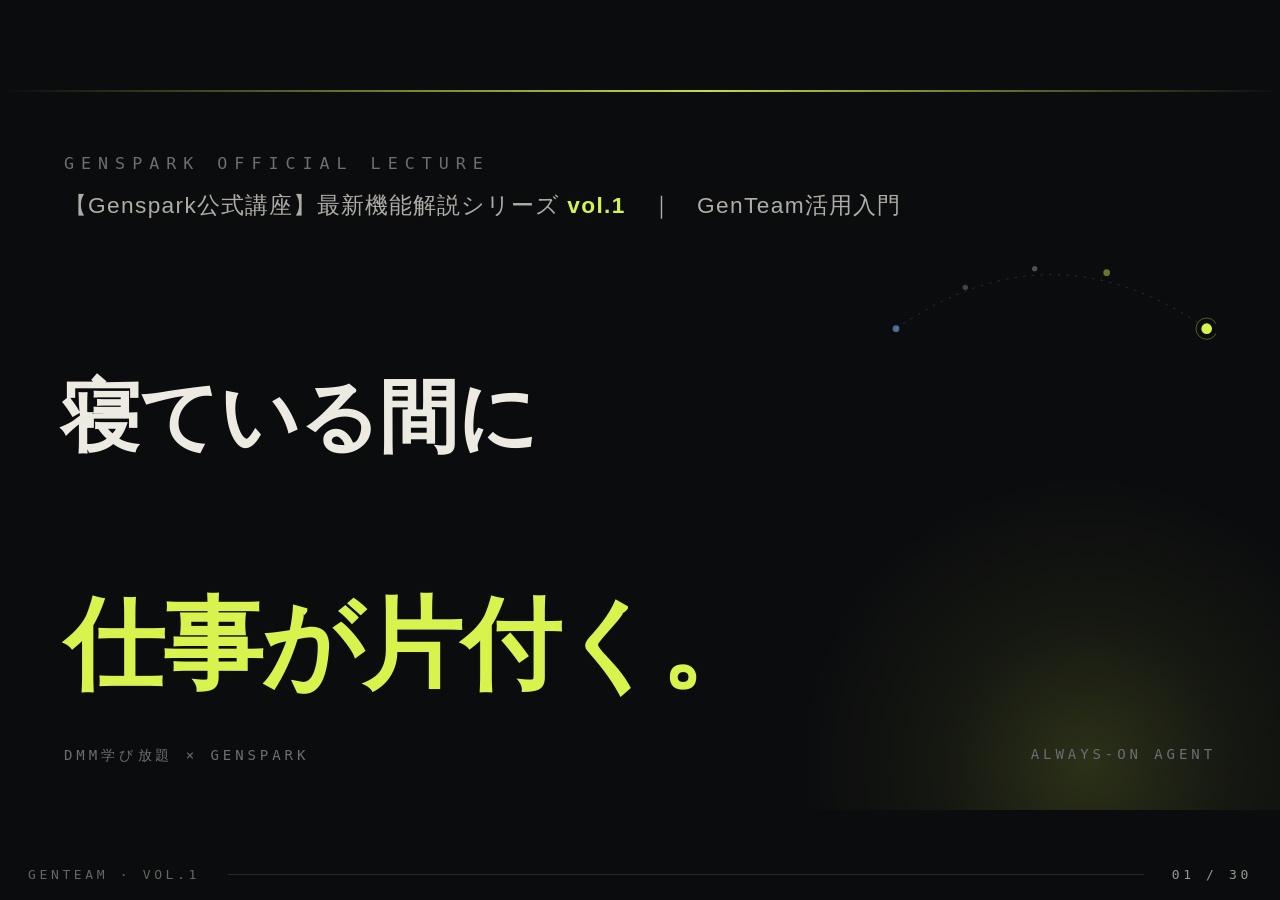
==== commit ca89a700: "add: ふだんの仕事にADP（学ぶ場づくり）のスライドを1枚追加（全30枚） Co-Authored-By: Claude Opus 5 <noreply@anthropic.com>" ====
--- a/dmm-vol1-20261117/index.html
+++ b/dmm-vol1-20261117/index.html
@@ -595,7 +595,7 @@
 
   <!-- bottom meta -->
   <div data-object="true" data-object-type="textbox rv" style="--d:1.5s; position:absolute; left:96px; top:984px; width:1400px; z-index:10; font-family:var(--mono); font-size:21px; letter-spacing:0.3em; text-transform:uppercase; color:var(--muted);">
-    ひとつ選んで、タップしてください
+    ひとつ選んで、チャットに A〜F で送ってください
   </div>
 
 </div>
@@ -660,7 +660,7 @@
 
   <!-- bottom meta -->
   <div data-object="true" data-object-type="textbox rv" style="--d:1.5s; position:absolute; left:96px; top:984px; width:1400px; z-index:10; font-family:var(--mono); font-size:21px; letter-spacing:0.3em; text-transform:uppercase; color:var(--muted);">
-    ふだん連絡に使っている画面を選んでください
+    ふだん連絡に使っている画面を、チャットに A〜F で送ってください
   </div>
 
 </div>
@@ -754,6 +754,55 @@
 
 </div>
 </div><div class="slide" data-i="5">
+<div class="slide-container sc" data-screen-label="13b Speaker — ADP" style="position:relative; width:1920px; height:1080px; overflow:hidden; background:#0B0C0E;">
+
+  <!-- glow -->
+  <div data-object="true" data-object-type="shape ax" style="--d:0.5s; position:absolute; left:1100px; top:160px; width:760px; height:560px; background:radial-gradient(circle at 50% 45%, rgba(216,243,78,0.10) 0%, transparent 65%); z-index:1;"></div>
+
+  <!-- tag -->
+  <div data-object="true" data-object-type="textbox rv" style="--d:.05s; position:absolute; left:96px; top:96px; width:1000px; z-index:10; font-family:var(--mono); font-size:24px; letter-spacing:0.42em; text-transform:uppercase; color:var(--muted);">
+    ふだんの仕事
+  </div>
+
+  <!-- hairline -->
+  <div data-object="true" data-object-type="shape rule" style="--d:.15s; position:absolute; left:96px; top:158px; width:420px; height:2px; background:rgba(216,243,78,0.55); z-index:5;"></div>
+
+  <!-- big statement -->
+  <div data-object="true" data-object-type="textbox rv" style="--d:.35s; position:absolute; left:92px; top:250px; width:1500px; z-index:10; font-size:96px; font-weight:900; line-height:1.18; letter-spacing:-0.012em; color:var(--paper);">
+    もうひとつは、<br><span style="color:var(--lime);">AIを学ぶ場づくり。</span>
+  </div>
+
+  <!-- three numbers -->
+  <div data-object="true" data-object-type="textbox rv" style="--d:.75s; position:absolute; left:96px; top:600px; width:520px; z-index:10;">
+    <div style="font-family:var(--mono); font-size:96px; font-weight:600; color:var(--lime); line-height:1; letter-spacing:-0.03em;">100<span style="font-size:44px; font-weight:700;">人以上</span></div>
+    <div style="font-size:32px; font-weight:400; color:rgba(237,234,226,0.65); margin-top:18px;">送り出したAI発信者</div>
+  </div>
+
+  <div data-object="true" data-object-type="textbox rv" style="--d:.9s; position:absolute; left:736px; top:600px; width:520px; z-index:10;">
+    <div style="font-family:var(--mono); font-size:96px; font-weight:600; color:var(--lime); line-height:1; letter-spacing:-0.03em;"><span style="font-size:44px; font-weight:700;">約</span>200<span style="font-size:44px; font-weight:700;">回</span></div>
+    <div style="font-size:32px; font-weight:400; color:rgba(237,234,226,0.65); margin-top:18px;">これまでのセミナー</div>
+  </div>
+
+  <div data-object="true" data-object-type="textbox rv" style="--d:1.05s; position:absolute; left:1376px; top:600px; width:460px; z-index:10;">
+    <div style="font-family:var(--mono); font-size:96px; font-weight:600; color:var(--lime); line-height:1; letter-spacing:-0.03em;">4<span style="font-size:44px; font-weight:700;">万人</span></div>
+    <div style="font-size:32px; font-weight:400; color:rgba(237,234,226,0.65); margin-top:18px;">延べ参加人数</div>
+  </div>
+
+  <!-- bottom sentence -->
+  <div data-object="true" data-object-type="textbox rv" style="--d:1.25s; position:absolute; left:96px; top:830px; width:1728px; z-index:10; font-size:40px; font-weight:400; line-height:1.65; color:rgba(237,234,226,0.68);">
+    <span style="color:var(--paper); font-weight:700;">AI Dreamers Production</span> の共同代表として、学ぶ場づくりと発信も毎日の仕事です。
+  </div>
+  <div data-object="true" data-object-type="textbox rv" style="--d:1.35s; position:absolute; left:96px; top:912px; width:1728px; z-index:10; font-family:var(--mono); font-size:20px; letter-spacing:0.1em; color:rgba(237,234,226,0.38);">
+    ※ 2026年10月時点・公式サイト（aidreamersproduction.jp）の公表値。約200回・延べ参加人数4万人突破
+  </div>
+
+  <!-- bottom meta -->
+  <div data-object="true" data-object-type="textbox rv" style="--d:1.5s; position:absolute; left:96px; top:984px; width:1200px; z-index:10; font-family:var(--mono); font-size:21px; letter-spacing:0.3em; text-transform:uppercase; color:var(--muted);">
+    会社の右腕と、学ぶ場づくり
+  </div>
+
+</div>
+</div><div class="slide" data-i="6">
 <div class="slide-container sc" data-screen-label="14 Speaker — why" style="position:relative; width:1920px; height:1080px; overflow:hidden; background:#0B0C0E;">
 
   <!-- glow -->
@@ -799,7 +848,7 @@
   </div>
 
 </div>
-</div><div class="slide" data-i="6">
+</div><div class="slide" data-i="7">
 <div class="slide-container sc" data-screen-label="15 Why you" style="position:relative; width:1920px; height:1080px; overflow:hidden; background:#0B0C0E;">
 
   <!-- glow -->
@@ -850,7 +899,7 @@
   </div>
 
 </div>
-</div><div class="slide" data-i="7">
+</div><div class="slide" data-i="8">
 <div class="slide-container sc" data-screen-label="04 Hook — dawn" style="position:relative; width:1920px; height:1080px; overflow:hidden; background:#0B0C0E;">
 
   <!-- dawn glow, low-left -->
@@ -905,7 +954,7 @@
   </div>
 
 </div>
-</div><div class="slide" data-i="8">
+</div><div class="slide" data-i="9">
 <div class="slide-container sc" data-screen-label="05 Genspark overview" style="position:relative; width:1920px; height:1080px; overflow:hidden; background:#0B0C0E;">
 
   <!-- glow -->
@@ -955,7 +1004,7 @@
   </div>
 
 </div>
-</div><div class="slide" data-i="9">
+</div><div class="slide" data-i="10">
 <div class="slide-container sc" data-screen-label="06 Genspark — still running" style="position:relative; width:1920px; height:1080px; overflow:hidden; background:#0B0C0E;">
 
   <!-- glow -->
@@ -1012,7 +1061,7 @@
   </div>
 
 </div>
-</div><div class="slide" data-i="10">
+</div><div class="slide" data-i="11">
 <div class="slide-container sc" data-screen-label="07 Definition" style="position:relative; width:1920px; height:1080px; overflow:hidden; background:#0B0C0E;">
 
   <!-- right zone tint -->
@@ -1074,7 +1123,7 @@
   </div>
 
 </div>
-</div><div class="slide" data-i="11">
+</div><div class="slide" data-i="12">
 <div class="slide-container sc" data-screen-label="08 Vocab — agent" style="position:relative; width:1920px; height:1080px; overflow:hidden; background:#0B0C0E;">
 
   <!-- glow -->
@@ -1133,7 +1182,7 @@
   </div>
 
 </div>
-</div><div class="slide" data-i="12">
+</div><div class="slide" data-i="13">
 <div class="slide-container sc" data-screen-label="09 Vocab — always-on" style="position:relative; width:1920px; height:1080px; overflow:hidden; background:#0B0C0E;">
 
   <!-- night glow -->
@@ -1187,7 +1236,7 @@
   </div>
 
 </div>
-</div><div class="slide" data-i="13">
+</div><div class="slide" data-i="14">
 <div class="slide-container sc" data-screen-label="10 Vocab — credits" style="position:relative; width:1920px; height:1080px; overflow:hidden; background:#0B0C0E;">
 
   <!-- glow -->
@@ -1240,7 +1289,7 @@
   </div>
 
 </div>
-</div><div class="slide" data-i="14">
+</div><div class="slide" data-i="15">
 <div class="slide-container sc" data-screen-label="11 Vocab — chat" style="position:relative; width:1920px; height:1080px; overflow:hidden; background:#0B0C0E;">
 
   <!-- glow -->
@@ -1297,7 +1346,7 @@
   </div>
 
 </div>
-</div><div class="slide" data-i="15">
+</div><div class="slide" data-i="16">
 <div class="slide-container sc" data-screen-label="16 GenTeam reveal" style="position:relative; width:1920px; height:1080px; overflow:hidden; background:#0B0C0E;">
 
   <!-- lime glow behind wordmark -->
@@ -1338,7 +1387,7 @@
   </div>
 
 </div>
-</div><div class="slide" data-i="16">
+</div><div class="slide" data-i="17">
 <div class="slide-container sc" data-screen-label="17 GenTeam surfaces" style="position:relative; width:1920px; height:1080px; overflow:hidden; background:#0B0C0E;">
 
   <!-- glow -->
@@ -1391,7 +1440,7 @@
   </div>
 
 </div>
-</div><div class="slide" data-i="17">
+</div><div class="slide" data-i="18">
 <div class="slide-container sc" data-screen-label="18 Super App — prep" style="position:relative; width:1920px; height:1080px; overflow:hidden; background:#0B0C0E;">
 
   <!-- glow -->
@@ -1449,7 +1498,7 @@
   </div>
 
 </div>
-</div><div class="slide" data-i="18">
+</div><div class="slide" data-i="19">
 <div class="slide-container sc" data-screen-label="19 How it works" style="position:relative; width:1920px; height:1080px; overflow:hidden; background:#0B0C0E;">
 
   <!-- tag -->
@@ -1504,7 +1553,7 @@
   </div>
 
 </div>
-</div><div class="slide" data-i="19">
+</div><div class="slide" data-i="20">
 <div class="slide-container sc" data-screen-label="20 Workshop — make agent" style="position:relative; width:1920px; height:1080px; overflow:hidden; background:#0B0C0E;">
 
   <!-- glow -->
@@ -1560,7 +1609,7 @@
   </div>
 
 </div>
-</div><div class="slide" data-i="20">
+</div><div class="slide" data-i="21">
 <div class="slide-container sc" data-screen-label="21 Demo flow" style="position:relative; width:1920px; height:1080px; overflow:hidden; background:#0B0C0E;">
 
   <!-- tag -->
@@ -1628,7 +1677,7 @@
   </div>
 
 </div>
-</div><div class="slide" data-i="21">
+</div><div class="slide" data-i="22">
 <div class="slide-container sc" data-screen-label="22 Live demo" style="position:relative; width:1920px; height:1080px; overflow:hidden; background:#0B0C0E;">
 
   <!-- lime strip top -->
@@ -1689,7 +1738,7 @@
   </div>
 
 </div>
-</div><div class="slide" data-i="22">
+</div><div class="slide" data-i="23">
 <div class="slide-container sc" data-screen-label="23 Parallel night" style="position:relative; width:1920px; height:1080px; overflow:hidden; background:#0B0C0E;">
 
   <!-- tag -->
@@ -1733,7 +1782,7 @@
   </div>
 
 </div>
-</div><div class="slide" data-i="23">
+</div><div class="slide" data-i="24">
 <div class="slide-container sc" data-screen-label="24 Morning thread" style="position:relative; width:1920px; height:1080px; overflow:hidden; background:#0B0C0E;">
 
   <!-- dawn glow, left edge -->
@@ -1794,7 +1843,7 @@
   </div>
 
 </div>
-</div><div class="slide" data-i="24">
+</div><div class="slide" data-i="25">
 <div class="slide-container sc" data-screen-label="25 Human approval" style="position:relative; width:1920px; height:1080px; overflow:hidden; background:#0B0C0E;">
 
   <!-- glow -->
@@ -1830,7 +1879,7 @@
   </div>
 
 </div>
-</div><div class="slide" data-i="25">
+</div><div class="slide" data-i="26">
 <div class="slide-container sc" data-screen-label="26 Free credits" style="position:relative; width:1920px; height:1080px; overflow:hidden; background:#0B0C0E;">
 
   <!-- glow behind ticket -->
@@ -1872,12 +1921,12 @@
     <div style="font-size:34px; font-weight:700; color:var(--paper); line-height:1.25; margin-bottom:12px;">QRコードから受け取れます。</div>
     <div style="font-family:var(--mono); font-size:21px; letter-spacing:0; line-height:1.5; color:rgba(237,234,226,0.42);">genspark.ai/genspark_event_gifts<br><span style="color:rgba(237,234,226,0.3);">?gift_credits_id=c6d736c5-7a97-4882-b006-bcbc76692263</span></div>
   </div>
-  <div data-object="true" data-object-type="textbox rv" style="--d:1.3s; position:absolute; left:1216px; top:916px; width:470px; z-index:10; text-align:right; font-family:var(--mono); font-size:20px; letter-spacing:0.24em; text-transform:uppercase; color:rgba(216,243,78,0.7); line-height:1.5;">
-    QRコードか、下のリンクから
-  </div>
-
-</div>
-</div><div class="slide" data-i="26">
+  <div data-object="true" data-object-type="textbox rv" style="--d:1.3s; position:absolute; left:1136px; top:910px; width:550px; z-index:10; text-align:right; font-size:30px; font-weight:700; letter-spacing:0.02em; color:var(--lime); line-height:1.4;">
+    受け取りは11月20日（金）まで
+  </div>
+
+</div>
+</div><div class="slide" data-i="27">
 <div class="slide-container sc" data-screen-label="27 Wrap" style="position:relative; width:1920px; height:1080px; overflow:hidden; background:#0B0C0E;">
 
   <!-- tag -->
@@ -1924,7 +1973,7 @@
   </div>
 
 </div>
-</div><div class="slide" data-i="27">
+</div><div class="slide" data-i="28">
 <div class="slide-container sc" data-screen-label="28 Genspark events" style="position:relative; width:1920px; height:1080px; overflow:hidden; background:#0B0C0E;">
 
   <!-- glow -->
@@ -1967,7 +2016,7 @@
   </div>
 
 </div>
-</div><div class="slide" data-i="28">
+</div><div class="slide" data-i="29">
 <div class="slide-container sc" data-screen-label="29 Q&amp;A" style="position:relative; width:1920px; height:1080px; overflow:hidden; background:#0B0C0E;">
 
   <!-- oversized ghost Q -->
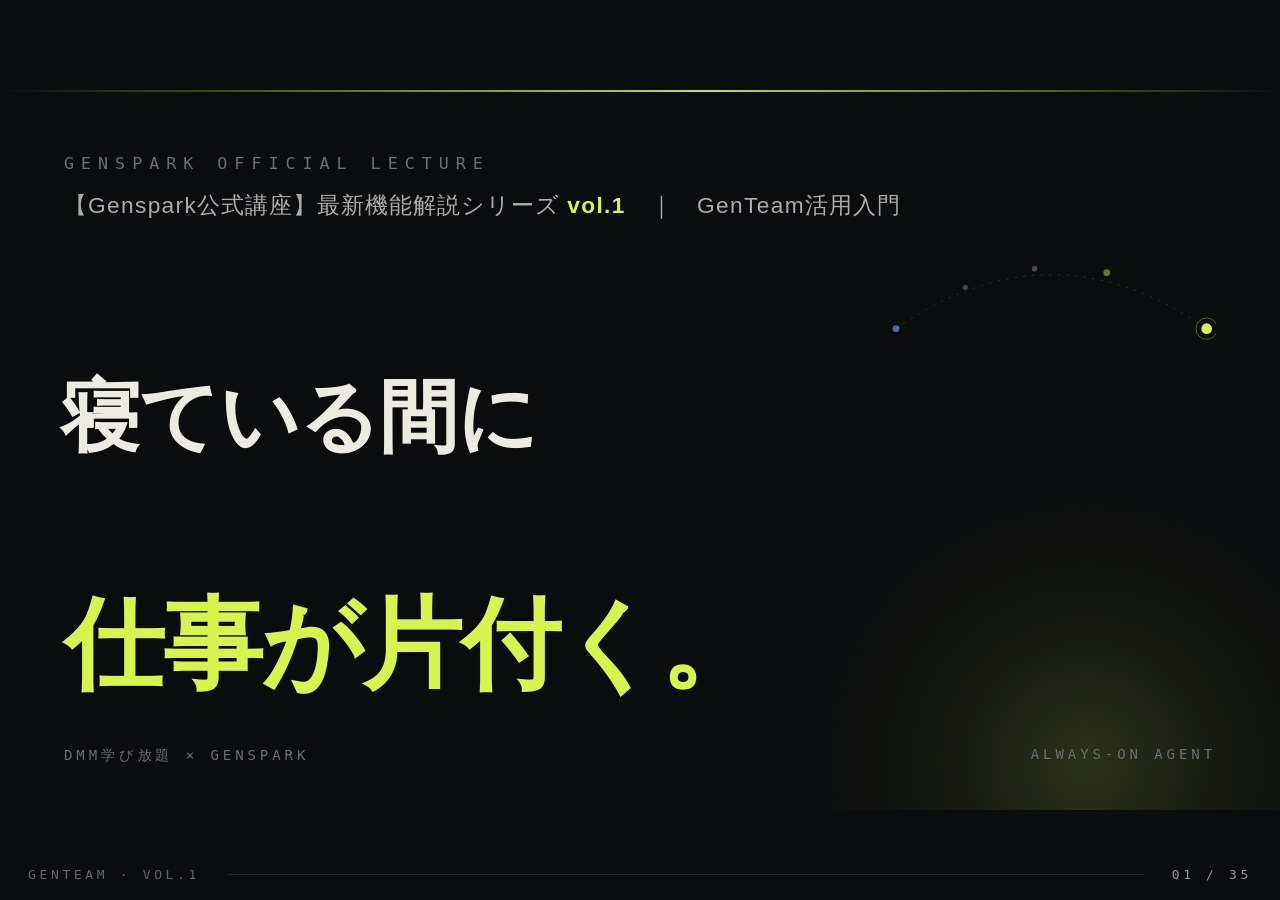
==== commit 3b212cfa: "add: 本日の流れ／Gensparkとは？3枚（オーケストレーション・総合病院・専門医）／GenTeamへの橋渡しを追加（全35枚） Co-Authored-By: Claude Opus 5 <n" ====
--- a/dmm-vol1-20261117/index.html
+++ b/dmm-vol1-20261117/index.html
@@ -900,6 +900,64 @@
 
 </div>
 </div><div class="slide" data-i="8">
+<div class="slide-container sc" data-screen-label="03b Agenda" style="position:relative; width:1920px; height:1080px; overflow:hidden; background:#0B0C0E;">
+
+  <!-- tag -->
+  <div data-object="true" data-object-type="textbox rv" style="--d:.05s; position:absolute; left:96px; top:96px; width:1100px; z-index:10; font-family:var(--mono); font-size:24px; letter-spacing:0.42em; text-transform:uppercase; color:var(--muted);">
+    本日の流れ
+  </div>
+
+  <!-- hairline -->
+  <div data-object="true" data-object-type="shape rule" style="--d:.15s; position:absolute; left:96px; top:158px; width:420px; height:2px; background:rgba(216,243,78,0.55); z-index:5;"></div>
+  <!-- headline -->
+  <div data-object="true" data-object-type="textbox rv" style="--d:.3s; position:absolute; left:92px; top:206px; width:1740px; z-index:10; font-size:72px; font-weight:900; line-height:1.14; letter-spacing:-0.012em; color:var(--paper);">
+    45分で、<span style="color:var(--lime);">ここまでやります。</span>
+  </div>
+
+  <div data-object="true" data-object-type="shape rv" style="--d:0.45s; position:absolute; left:96px; top:316px; width:1728px; height:1px; background:rgba(237,234,226,0.12); z-index:2;"></div>
+  <div data-object="true" data-object-type="textbox rv" style="--d:0.50s; position:absolute; left:96px; top:338px; width:1728px; z-index:10; display:flex; align-items:baseline; gap:40px;">
+    <span style="font-family:var(--mono); font-size:26px; letter-spacing:0.2em; color:rgba(237,234,226,0.35); width:70px; flex:none;">01</span>
+    <span style="font-size:48px; font-weight:700; color:var(--paper); flex:1;">はじめに・自己紹介</span>
+    <span style="font-family:var(--mono); font-size:36px; font-weight:600; color:rgba(237,234,226,0.45); width:120px; text-align:right; flex:none;">5分</span>
+  </div>
+  <div data-object="true" data-object-type="shape rv" style="--d:0.57s; position:absolute; left:96px; top:420px; width:1728px; height:1px; background:rgba(237,234,226,0.12); z-index:2;"></div>
+  <div data-object="true" data-object-type="textbox rv" style="--d:0.62s; position:absolute; left:96px; top:442px; width:1728px; z-index:10; display:flex; align-items:baseline; gap:40px;">
+    <span style="font-family:var(--mono); font-size:26px; letter-spacing:0.2em; color:rgba(237,234,226,0.35); width:70px; flex:none;">02</span>
+    <span style="font-size:48px; font-weight:700; color:var(--lime); flex:1;">Gensparkとは？</span>
+    <span style="font-family:var(--mono); font-size:36px; font-weight:600; color:var(--lime); width:120px; text-align:right; flex:none;">10分</span>
+  </div>
+  <div data-object="true" data-object-type="shape rv" style="--d:0.69s; position:absolute; left:96px; top:524px; width:1728px; height:1px; background:rgba(237,234,226,0.12); z-index:2;"></div>
+  <div data-object="true" data-object-type="textbox rv" style="--d:0.74s; position:absolute; left:96px; top:546px; width:1728px; z-index:10; display:flex; align-items:baseline; gap:40px;">
+    <span style="font-family:var(--mono); font-size:26px; letter-spacing:0.2em; color:rgba(237,234,226,0.35); width:70px; flex:none;">03</span>
+    <span style="font-size:48px; font-weight:700; color:var(--paper); flex:1;">GenTeamでできること</span>
+    <span style="font-family:var(--mono); font-size:36px; font-weight:600; color:rgba(237,234,226,0.45); width:120px; text-align:right; flex:none;">10分</span>
+  </div>
+  <div data-object="true" data-object-type="shape rv" style="--d:0.81s; position:absolute; left:96px; top:628px; width:1728px; height:1px; background:rgba(237,234,226,0.12); z-index:2;"></div>
+  <div data-object="true" data-object-type="textbox rv" style="--d:0.86s; position:absolute; left:96px; top:650px; width:1728px; z-index:10; display:flex; align-items:baseline; gap:40px;">
+    <span style="font-family:var(--mono); font-size:26px; letter-spacing:0.2em; color:rgba(237,234,226,0.35); width:70px; flex:none;">04</span>
+    <span style="font-size:48px; font-weight:700; color:var(--paper); flex:1;">どうやって頼む？</span>
+    <span style="font-family:var(--mono); font-size:36px; font-weight:600; color:rgba(237,234,226,0.45); width:120px; text-align:right; flex:none;">5分</span>
+  </div>
+  <div data-object="true" data-object-type="shape rv" style="--d:0.93s; position:absolute; left:96px; top:732px; width:1728px; height:1px; background:rgba(237,234,226,0.12); z-index:2;"></div>
+  <div data-object="true" data-object-type="textbox rv" style="--d:0.98s; position:absolute; left:96px; top:754px; width:1728px; z-index:10; display:flex; align-items:baseline; gap:40px;">
+    <span style="font-family:var(--mono); font-size:26px; letter-spacing:0.2em; color:rgba(237,234,226,0.35); width:70px; flex:none;">05</span>
+    <span style="font-size:48px; font-weight:700; color:var(--paper); flex:1;">自分のAI社員を作る</span>
+    <span style="font-family:var(--mono); font-size:36px; font-weight:600; color:rgba(237,234,226,0.45); width:120px; text-align:right; flex:none;">5分</span>
+  </div>
+  <div data-object="true" data-object-type="shape rv" style="--d:1.05s; position:absolute; left:96px; top:836px; width:1728px; height:1px; background:rgba(237,234,226,0.12); z-index:2;"></div>
+  <div data-object="true" data-object-type="textbox rv" style="--d:1.10s; position:absolute; left:96px; top:858px; width:1728px; z-index:10; display:flex; align-items:baseline; gap:40px;">
+    <span style="font-family:var(--mono); font-size:26px; letter-spacing:0.2em; color:rgba(237,234,226,0.35); width:70px; flex:none;">06</span>
+    <span style="font-size:48px; font-weight:700; color:var(--paper); flex:1;">実演とQ&amp;A</span>
+    <span style="font-family:var(--mono); font-size:36px; font-weight:600; color:rgba(237,234,226,0.45); width:120px; text-align:right; flex:none;">10分</span>
+  </div>
+
+  <!-- bottom meta -->
+  <div data-object="true" data-object-type="textbox rv" style="--d:1.9s; position:absolute; left:96px; top:984px; width:1400px; z-index:10; font-family:var(--mono); font-size:21px; letter-spacing:0.3em; text-transform:uppercase; color:var(--muted);">
+    今日のゴールは「明日、自分で頼めること」
+  </div>
+
+</div>
+</div><div class="slide" data-i="9">
 <div class="slide-container sc" data-screen-label="04 Hook — dawn" style="position:relative; width:1920px; height:1080px; overflow:hidden; background:#0B0C0E;">
 
   <!-- dawn glow, low-left -->
@@ -954,7 +1012,7 @@
   </div>
 
 </div>
-</div><div class="slide" data-i="9">
+</div><div class="slide" data-i="10">
 <div class="slide-container sc" data-screen-label="05 Genspark overview" style="position:relative; width:1920px; height:1080px; overflow:hidden; background:#0B0C0E;">
 
   <!-- glow -->
@@ -1004,7 +1062,150 @@
   </div>
 
 </div>
-</div><div class="slide" data-i="10">
+</div><div class="slide" data-i="11">
+<div class="slide-container sc" data-screen-label="05a Genspark — orchestration" style="position:relative; width:1920px; height:1080px; overflow:hidden; background:#0B0C0E;">
+
+  <!-- tag -->
+  <div data-object="true" data-object-type="textbox rv" style="--d:.05s; position:absolute; left:96px; top:96px; width:1100px; z-index:10; font-family:var(--mono); font-size:24px; letter-spacing:0.42em; text-transform:uppercase; color:var(--muted);">
+    Gensparkとは？
+  </div>
+
+  <!-- hairline -->
+  <div data-object="true" data-object-type="shape rule" style="--d:.15s; position:absolute; left:96px; top:158px; width:420px; height:2px; background:rgba(216,243,78,0.55); z-index:5;"></div>
+  <!-- glow -->
+  <div data-object="true" data-object-type="shape ax" style="--d:0.40s; position:absolute; left:1150px; top:200px; width:760px; height:560px; background:radial-gradient(circle at 50% 45%, rgba(216,243,78,0.10) 0%, transparent 65%); z-index:1;"></div>
+
+  <!-- headline -->
+  <div data-object="true" data-object-type="textbox rv" style="--d:.3s; position:absolute; left:92px; top:240px; width:1740px; z-index:10; font-size:104px; font-weight:900; line-height:1.14; letter-spacing:-0.012em; color:var(--paper);">
+    たくさんのAIを、<br><span style="color:var(--lime);">まとめて指揮する。</span>
+  </div>
+
+  <!-- sub -->
+  <div data-object="true" data-object-type="textbox rv" style="--d:.6s; position:absolute; left:96px; top:530px; width:1620px; z-index:10; font-size:38px; font-weight:400; line-height:1.6; color:rgba(237,234,226,0.65);">
+    AIは、得意なことがそれぞれ違います。<br><span style="color:var(--paper); font-weight:700;">Gensparkは向いているAIを選んで、組み合わせて動かします。</span>
+  </div>
+
+  <div data-object="true" data-object-type="textbox rv" style="--d:.85s; position:absolute; left:96px; top:688px; width:1620px; z-index:10; font-family:var(--mono); font-size:24px; letter-spacing:0.22em; color:rgba(216,243,78,0.85);">
+    AIのオーケストレーション
+  </div>
+
+  <div data-object="true" data-object-type="shape chip" style="--d:0.95s; position:absolute; left:96px; top:760px; width:250px; height:104px; border:1px solid rgba(138,184,255,0.4); border-radius:8px; background:rgba(138,184,255,0.05); z-index:3;"></div>
+  <div data-object="true" data-object-type="textbox chip" style="--d:1.00s; position:absolute; left:96px; top:786px; width:250px; z-index:10; font-size:36px; font-weight:700; color:var(--st-memo); text-align:center;">文章</div>
+  <div data-object="true" data-object-type="shape chip" style="--d:1.07s; position:absolute; left:372px; top:760px; width:250px; height:104px; border:1px solid rgba(255,138,92,0.4); border-radius:8px; background:rgba(255,138,92,0.05); z-index:3;"></div>
+  <div data-object="true" data-object-type="textbox chip" style="--d:1.12s; position:absolute; left:372px; top:786px; width:250px; z-index:10; font-size:36px; font-weight:700; color:var(--st-visual); text-align:center;">画像</div>
+  <div data-object="true" data-object-type="shape chip" style="--d:1.19s; position:absolute; left:648px; top:760px; width:250px; height:104px; border:1px solid rgba(201,166,255,0.4); border-radius:8px; background:rgba(201,166,255,0.05); z-index:3;"></div>
+  <div data-object="true" data-object-type="textbox chip" style="--d:1.24s; position:absolute; left:648px; top:786px; width:250px; z-index:10; font-size:36px; font-weight:700; color:var(--st-deck); text-align:center;">動画</div>
+  <div data-object="true" data-object-type="shape chip" style="--d:1.31s; position:absolute; left:924px; top:760px; width:250px; height:104px; border:1px solid rgba(216,243,78,0.4); border-radius:8px; background:rgba(216,243,78,0.05); z-index:3;"></div>
+  <div data-object="true" data-object-type="textbox chip" style="--d:1.36s; position:absolute; left:924px; top:786px; width:250px; z-index:10; font-size:36px; font-weight:700; color:var(--st-mail); text-align:center;">検索</div>
+  <div data-object="true" data-object-type="shape chip" style="--d:1.43s; position:absolute; left:1200px; top:760px; width:300px; height:104px; border:1px solid rgba(237,234,226,0.4); border-radius:8px; background:rgba(237,234,226,0.05); z-index:3;"></div>
+  <div data-object="true" data-object-type="textbox chip" style="--d:1.48s; position:absolute; left:1200px; top:786px; width:300px; z-index:10; font-size:36px; font-weight:700; color:var(--paper); text-align:center;">表計算</div>
+
+  <!-- bottom meta -->
+  <div data-object="true" data-object-type="textbox rv" style="--d:1.7s; position:absolute; left:96px; top:984px; width:1400px; z-index:10; font-family:var(--mono); font-size:21px; letter-spacing:0.3em; text-transform:uppercase; color:var(--muted);">
+    どのAIを使うかを、選ばなくていい
+  </div>
+
+</div>
+</div><div class="slide" data-i="12">
+<div class="slide-container sc" data-screen-label="05b Genspark — hospital" style="position:relative; width:1920px; height:1080px; overflow:hidden; background:#0B0C0E;">
+
+  <!-- tag -->
+  <div data-object="true" data-object-type="textbox rv" style="--d:.05s; position:absolute; left:96px; top:96px; width:1100px; z-index:10; font-family:var(--mono); font-size:24px; letter-spacing:0.42em; text-transform:uppercase; color:var(--muted);">
+    Gensparkとは？
+  </div>
+
+  <!-- hairline -->
+  <div data-object="true" data-object-type="shape rule" style="--d:.15s; position:absolute; left:96px; top:158px; width:420px; height:2px; background:rgba(216,243,78,0.55); z-index:5;"></div>
+  <!-- glow -->
+  <div data-object="true" data-object-type="shape ax" style="--d:0.40s; position:absolute; left:1180px; top:200px; width:720px; height:560px; background:radial-gradient(circle at 50% 45%, rgba(138,184,255,0.12) 0%, transparent 65%); z-index:1;"></div>
+
+  <!-- headline -->
+  <div data-object="true" data-object-type="textbox rv" style="--d:.3s; position:absolute; left:92px; top:240px; width:1200px; z-index:10; font-size:104px; font-weight:900; line-height:1.14; letter-spacing:-0.012em; color:var(--paper);">
+    たとえるなら、<br><span style="color:var(--lime);">総合病院。</span>
+  </div>
+
+  <!-- sub -->
+  <div data-object="true" data-object-type="textbox rv" style="--d:.65s; position:absolute; left:96px; top:580px; width:1180px; z-index:10; font-size:40px; font-weight:400; line-height:1.65; color:rgba(237,234,226,0.68);">
+    受付で「こういう状態です」と話すだけ。<br><span style="color:var(--paper); font-weight:700;">どの科に回すかは、向こうが決めてくれます。</span>
+  </div>
+
+  <!-- right: reception card -->
+  <div data-object="true" data-object-type="shape rv" style="--d:.8s; position:absolute; left:1330px; top:300px; width:494px; height:300px; border:1.5px solid rgba(216,243,78,0.45); border-radius:14px; background:rgba(216,243,78,0.05); z-index:2;"></div>
+  <div data-object="true" data-object-type="textbox rv" style="--d:.95s; position:absolute; left:1374px; top:338px; width:410px; z-index:10;">
+    <div style="font-family:var(--mono); font-size:20px; letter-spacing:0.28em; text-transform:uppercase; color:rgba(216,243,78,0.85); margin-bottom:18px;">総合受付</div>
+    <div style="font-size:40px; font-weight:900; color:var(--paper); line-height:1.35;">スーパー<br>エージェント</div>
+    <div style="font-size:26px; font-weight:400; color:rgba(237,234,226,0.55); margin-top:14px;">Gensparkの本体</div>
+  </div>
+
+  <!-- arrow down -->
+  <div data-object="true" data-object-type="shape rv" style="--d:1.15s; position:absolute; left:1575px; top:624px; width:2px; height:100px; background:rgba(237,234,226,0.3); z-index:3;"></div>
+  <div data-object="true" data-object-type="textbox rv" style="--d:1.3s; position:absolute; left:1330px; top:748px; width:494px; z-index:10; text-align:center; font-size:32px; font-weight:700; color:rgba(237,234,226,0.7);">担当の科へ回してくれる</div>
+
+
+  <!-- bottom meta -->
+  <div data-object="true" data-object-type="textbox rv" style="--d:1.6s; position:absolute; left:96px; top:984px; width:1400px; z-index:10; font-family:var(--mono); font-size:21px; letter-spacing:0.3em; text-transform:uppercase; color:var(--muted);">
+    症状を話せば、行き先は向こうが決める
+  </div>
+
+</div>
+</div><div class="slide" data-i="13">
+<div class="slide-container sc" data-screen-label="05c Genspark — specialists" style="position:relative; width:1920px; height:1080px; overflow:hidden; background:#0B0C0E;">
+
+  <!-- tag -->
+  <div data-object="true" data-object-type="textbox rv" style="--d:.05s; position:absolute; left:96px; top:96px; width:1100px; z-index:10; font-family:var(--mono); font-size:24px; letter-spacing:0.42em; text-transform:uppercase; color:var(--muted);">
+    Gensparkとは？
+  </div>
+
+  <!-- hairline -->
+  <div data-object="true" data-object-type="shape rule" style="--d:.15s; position:absolute; left:96px; top:158px; width:420px; height:2px; background:rgba(216,243,78,0.55); z-index:5;"></div>
+  <!-- headline -->
+  <div data-object="true" data-object-type="textbox rv" style="--d:.3s; position:absolute; left:92px; top:220px; width:1740px; z-index:10; font-size:96px; font-weight:900; line-height:1.14; letter-spacing:-0.012em; color:var(--paper);">
+    その中にいるのが、<span style="color:var(--lime);">専門医。</span>
+  </div>
+
+  <!-- sub -->
+  <div data-object="true" data-object-type="textbox rv" style="--d:.55s; position:absolute; left:96px; top:400px; width:1740px; z-index:10; font-size:36px; font-weight:400; line-height:1.55; color:rgba(237,234,226,0.62);">
+    調べる・作る・まとめる。<span style="color:var(--paper); font-weight:700;">得意分野ごとに、担当のエージェントがいます。</span>
+  </div>
+
+  <div data-object="true" data-object-type="shape pop" style="--d:0.75s; position:absolute; left:96px; top:520px; width:544px; height:190px; border:1.5px solid rgba(138,184,255,0.45); border-radius:10px; background:rgba(138,184,255,0.05); z-index:3;"></div>
+  <div data-object="true" data-object-type="textbox pop" style="--d:0.80s; position:absolute; left:128px; top:554px; width:480px; z-index:10;">
+    <div style="font-size:42px; font-weight:900; color:var(--st-memo); line-height:1.25;">リサーチ科</div>
+    <div style="font-size:28px; font-weight:400; color:rgba(237,234,226,0.55); margin-top:14px;">調べてまとめる</div>
+  </div>
+  <div data-object="true" data-object-type="shape pop" style="--d:0.87s; position:absolute; left:680px; top:520px; width:544px; height:190px; border:1.5px solid rgba(216,243,78,0.45); border-radius:10px; background:rgba(216,243,78,0.05); z-index:3;"></div>
+  <div data-object="true" data-object-type="textbox pop" style="--d:0.92s; position:absolute; left:712px; top:554px; width:480px; z-index:10;">
+    <div style="font-size:42px; font-weight:900; color:var(--st-mail); line-height:1.25;">スライド科</div>
+    <div style="font-size:28px; font-weight:400; color:rgba(237,234,226,0.55); margin-top:14px;">資料を作る</div>
+  </div>
+  <div data-object="true" data-object-type="shape pop" style="--d:0.99s; position:absolute; left:1264px; top:520px; width:544px; height:190px; border:1.5px solid rgba(255,138,92,0.45); border-radius:10px; background:rgba(255,138,92,0.05); z-index:3;"></div>
+  <div data-object="true" data-object-type="textbox pop" style="--d:1.04s; position:absolute; left:1296px; top:554px; width:480px; z-index:10;">
+    <div style="font-size:42px; font-weight:900; color:var(--st-visual); line-height:1.25;">表計算科</div>
+    <div style="font-size:28px; font-weight:400; color:rgba(237,234,226,0.55); margin-top:14px;">集計して一覧にする</div>
+  </div>
+  <div data-object="true" data-object-type="shape pop" style="--d:1.11s; position:absolute; left:96px; top:750px; width:544px; height:190px; border:1.5px solid rgba(201,166,255,0.45); border-radius:10px; background:rgba(201,166,255,0.05); z-index:3;"></div>
+  <div data-object="true" data-object-type="textbox pop" style="--d:1.16s; position:absolute; left:128px; top:784px; width:480px; z-index:10;">
+    <div style="font-size:42px; font-weight:900; color:var(--st-deck); line-height:1.25;">画像・動画科</div>
+    <div style="font-size:28px; font-weight:400; color:rgba(237,234,226,0.55); margin-top:14px;">作って編集する</div>
+  </div>
+  <div data-object="true" data-object-type="shape pop" style="--d:1.23s; position:absolute; left:680px; top:750px; width:544px; height:190px; border:1.5px solid rgba(138,184,255,0.45); border-radius:10px; background:rgba(138,184,255,0.05); z-index:3;"></div>
+  <div data-object="true" data-object-type="textbox pop" style="--d:1.28s; position:absolute; left:712px; top:784px; width:480px; z-index:10;">
+    <div style="font-size:42px; font-weight:900; color:var(--st-memo); line-height:1.25;">開発科</div>
+    <div style="font-size:28px; font-weight:400; color:rgba(237,234,226,0.55); margin-top:14px;">ページや仕組みを作る</div>
+  </div>
+  <div data-object="true" data-object-type="shape pop" style="--d:1.35s; position:absolute; left:1264px; top:750px; width:544px; height:190px; border:1.5px solid rgba(237,234,226,0.45); border-radius:10px; background:rgba(237,234,226,0.05); z-index:3;"></div>
+  <div data-object="true" data-object-type="textbox pop" style="--d:1.40s; position:absolute; left:1296px; top:784px; width:480px; z-index:10;">
+    <div style="font-size:42px; font-weight:900; color:var(--paper); line-height:1.25;">電話科</div>
+    <div style="font-size:28px; font-weight:400; color:rgba(237,234,226,0.55); margin-top:14px;">かけて要件を伝える</div>
+  </div>
+
+  <!-- bottom meta -->
+  <div data-object="true" data-object-type="textbox rv" style="--d:1.65s; position:absolute; left:96px; top:984px; width:1400px; z-index:10; font-family:var(--mono); font-size:21px; letter-spacing:0.3em; text-transform:uppercase; color:var(--muted);">
+    科を選ぶのは受付。こちらは用件を話すだけ
+  </div>
+
+</div>
+</div><div class="slide" data-i="14">
 <div class="slide-container sc" data-screen-label="06 Genspark — still running" style="position:relative; width:1920px; height:1080px; overflow:hidden; background:#0B0C0E;">
 
   <!-- glow -->
@@ -1061,7 +1262,7 @@
   </div>
 
 </div>
-</div><div class="slide" data-i="11">
+</div><div class="slide" data-i="15">
 <div class="slide-container sc" data-screen-label="07 Definition" style="position:relative; width:1920px; height:1080px; overflow:hidden; background:#0B0C0E;">
 
   <!-- right zone tint -->
@@ -1123,7 +1324,7 @@
   </div>
 
 </div>
-</div><div class="slide" data-i="12">
+</div><div class="slide" data-i="16">
 <div class="slide-container sc" data-screen-label="08 Vocab — agent" style="position:relative; width:1920px; height:1080px; overflow:hidden; background:#0B0C0E;">
 
   <!-- glow -->
@@ -1182,7 +1383,7 @@
   </div>
 
 </div>
-</div><div class="slide" data-i="13">
+</div><div class="slide" data-i="17">
 <div class="slide-container sc" data-screen-label="09 Vocab — always-on" style="position:relative; width:1920px; height:1080px; overflow:hidden; background:#0B0C0E;">
 
   <!-- night glow -->
@@ -1236,7 +1437,7 @@
   </div>
 
 </div>
-</div><div class="slide" data-i="14">
+</div><div class="slide" data-i="18">
 <div class="slide-container sc" data-screen-label="10 Vocab — credits" style="position:relative; width:1920px; height:1080px; overflow:hidden; background:#0B0C0E;">
 
   <!-- glow -->
@@ -1289,7 +1490,7 @@
   </div>
 
 </div>
-</div><div class="slide" data-i="15">
+</div><div class="slide" data-i="19">
 <div class="slide-container sc" data-screen-label="11 Vocab — chat" style="position:relative; width:1920px; height:1080px; overflow:hidden; background:#0B0C0E;">
 
   <!-- glow -->
@@ -1346,7 +1547,46 @@
   </div>
 
 </div>
-</div><div class="slide" data-i="16">
+</div><div class="slide" data-i="20">
+<div class="slide-container sc" data-screen-label="15b Bridge — Genspark to GenTeam" style="position:relative; width:1920px; height:1080px; overflow:hidden; background:#0B0C0E;">
+
+  <!-- tag -->
+  <div data-object="true" data-object-type="textbox rv" style="--d:.05s; position:absolute; left:96px; top:96px; width:1100px; z-index:10; font-family:var(--mono); font-size:24px; letter-spacing:0.42em; text-transform:uppercase; color:var(--muted);">
+    GensparkとGenTeamの関係
+  </div>
+
+  <!-- hairline -->
+  <div data-object="true" data-object-type="shape rule" style="--d:.15s; position:absolute; left:96px; top:158px; width:420px; height:2px; background:rgba(216,243,78,0.55); z-index:5;"></div>
+  <!-- glow -->
+  <div data-object="true" data-object-type="shape ax" style="--d:0.40s; position:absolute; left:1100px; top:180px; width:820px; height:600px; background:radial-gradient(circle at 50% 45%, rgba(216,243,78,0.12) 0%, transparent 65%); z-index:1;"></div>
+
+  <!-- headline -->
+  <div data-object="true" data-object-type="textbox rv" style="--d:.3s; position:absolute; left:92px; top:240px; width:1300px; z-index:10; font-size:104px; font-weight:900; line-height:1.14; letter-spacing:-0.012em; color:var(--paper);">
+    その病院を、<br><span style="color:var(--lime);">チャットの中に。</span>
+  </div>
+
+  <!-- equation -->
+  <div data-object="true" data-object-type="textbox rv" style="--d:.7s; position:absolute; left:96px; top:590px; width:1740px; z-index:10; display:flex; align-items:center; gap:32px; font-size:44px; font-weight:700; color:var(--paper);">
+    <span style="padding:18px 32px; border:1.5px solid rgba(237,234,226,0.3); border-radius:10px; background:rgba(237,234,226,0.04);">Genspark</span>
+    <span style="font-family:var(--mono); font-size:50px; color:rgba(237,234,226,0.45);">+</span>
+    <span style="padding:18px 32px; border:1.5px solid rgba(138,184,255,0.45); border-radius:10px; background:rgba(138,184,255,0.06); color:var(--st-memo);">グループチャット</span>
+    <span style="font-family:var(--mono); font-size:50px; color:rgba(237,234,226,0.45);">=</span>
+    <span style="padding:18px 32px; border:1.5px solid rgba(216,243,78,0.6); border-radius:10px; background:rgba(216,243,78,0.08); color:var(--lime);">GenTeam</span>
+  </div>
+
+  <!-- sub -->
+  <div data-object="true" data-object-type="textbox rv" style="--d:1.0s; position:absolute; left:96px; top:760px; width:1740px; z-index:10; font-size:40px; font-weight:400; line-height:1.6; color:rgba(237,234,226,0.68);">
+    新しい画面を覚える必要はありません。<br><span style="color:var(--paper); font-weight:700;">ふだんの「チャットで頼む」が、そのまま入口になります。</span>
+  </div>
+
+
+  <!-- bottom meta -->
+  <div data-object="true" data-object-type="textbox rv" style="--d:1.5s; position:absolute; left:96px; top:984px; width:1400px; z-index:10; font-family:var(--mono); font-size:21px; letter-spacing:0.3em; text-transform:uppercase; color:var(--muted);">
+    使い方は、チャットで話しかけるだけ
+  </div>
+
+</div>
+</div><div class="slide" data-i="21">
 <div class="slide-container sc" data-screen-label="16 GenTeam reveal" style="position:relative; width:1920px; height:1080px; overflow:hidden; background:#0B0C0E;">
 
   <!-- lime glow behind wordmark -->
@@ -1387,7 +1627,7 @@
   </div>
 
 </div>
-</div><div class="slide" data-i="17">
+</div><div class="slide" data-i="22">
 <div class="slide-container sc" data-screen-label="17 GenTeam surfaces" style="position:relative; width:1920px; height:1080px; overflow:hidden; background:#0B0C0E;">
 
   <!-- glow -->
@@ -1440,7 +1680,7 @@
   </div>
 
 </div>
-</div><div class="slide" data-i="18">
+</div><div class="slide" data-i="23">
 <div class="slide-container sc" data-screen-label="18 Super App — prep" style="position:relative; width:1920px; height:1080px; overflow:hidden; background:#0B0C0E;">
 
   <!-- glow -->
@@ -1498,7 +1738,7 @@
   </div>
 
 </div>
-</div><div class="slide" data-i="19">
+</div><div class="slide" data-i="24">
 <div class="slide-container sc" data-screen-label="19 How it works" style="position:relative; width:1920px; height:1080px; overflow:hidden; background:#0B0C0E;">
 
   <!-- tag -->
@@ -1553,7 +1793,7 @@
   </div>
 
 </div>
-</div><div class="slide" data-i="20">
+</div><div class="slide" data-i="25">
 <div class="slide-container sc" data-screen-label="20 Workshop — make agent" style="position:relative; width:1920px; height:1080px; overflow:hidden; background:#0B0C0E;">
 
   <!-- glow -->
@@ -1609,7 +1849,7 @@
   </div>
 
 </div>
-</div><div class="slide" data-i="21">
+</div><div class="slide" data-i="26">
 <div class="slide-container sc" data-screen-label="21 Demo flow" style="position:relative; width:1920px; height:1080px; overflow:hidden; background:#0B0C0E;">
 
   <!-- tag -->
@@ -1677,7 +1917,7 @@
   </div>
 
 </div>
-</div><div class="slide" data-i="22">
+</div><div class="slide" data-i="27">
 <div class="slide-container sc" data-screen-label="22 Live demo" style="position:relative; width:1920px; height:1080px; overflow:hidden; background:#0B0C0E;">
 
   <!-- lime strip top -->
@@ -1738,7 +1978,7 @@
   </div>
 
 </div>
-</div><div class="slide" data-i="23">
+</div><div class="slide" data-i="28">
 <div class="slide-container sc" data-screen-label="23 Parallel night" style="position:relative; width:1920px; height:1080px; overflow:hidden; background:#0B0C0E;">
 
   <!-- tag -->
@@ -1782,7 +2022,7 @@
   </div>
 
 </div>
-</div><div class="slide" data-i="24">
+</div><div class="slide" data-i="29">
 <div class="slide-container sc" data-screen-label="24 Morning thread" style="position:relative; width:1920px; height:1080px; overflow:hidden; background:#0B0C0E;">
 
   <!-- dawn glow, left edge -->
@@ -1843,7 +2083,7 @@
   </div>
 
 </div>
-</div><div class="slide" data-i="25">
+</div><div class="slide" data-i="30">
 <div class="slide-container sc" data-screen-label="25 Human approval" style="position:relative; width:1920px; height:1080px; overflow:hidden; background:#0B0C0E;">
 
   <!-- glow -->
@@ -1879,7 +2119,7 @@
   </div>
 
 </div>
-</div><div class="slide" data-i="26">
+</div><div class="slide" data-i="31">
 <div class="slide-container sc" data-screen-label="26 Free credits" style="position:relative; width:1920px; height:1080px; overflow:hidden; background:#0B0C0E;">
 
   <!-- glow behind ticket -->
@@ -1926,7 +2166,7 @@
   </div>
 
 </div>
-</div><div class="slide" data-i="27">
+</div><div class="slide" data-i="32">
 <div class="slide-container sc" data-screen-label="27 Wrap" style="position:relative; width:1920px; height:1080px; overflow:hidden; background:#0B0C0E;">
 
   <!-- tag -->
@@ -1973,7 +2213,7 @@
   </div>
 
 </div>
-</div><div class="slide" data-i="28">
+</div><div class="slide" data-i="33">
 <div class="slide-container sc" data-screen-label="28 Genspark events" style="position:relative; width:1920px; height:1080px; overflow:hidden; background:#0B0C0E;">
 
   <!-- glow -->
@@ -2016,7 +2256,7 @@
   </div>
 
 </div>
-</div><div class="slide" data-i="29">
+</div><div class="slide" data-i="34">
 <div class="slide-container sc" data-screen-label="29 Q&amp;A" style="position:relative; width:1920px; height:1080px; overflow:hidden; background:#0B0C0E;">
 
   <!-- oversized ghost Q -->
